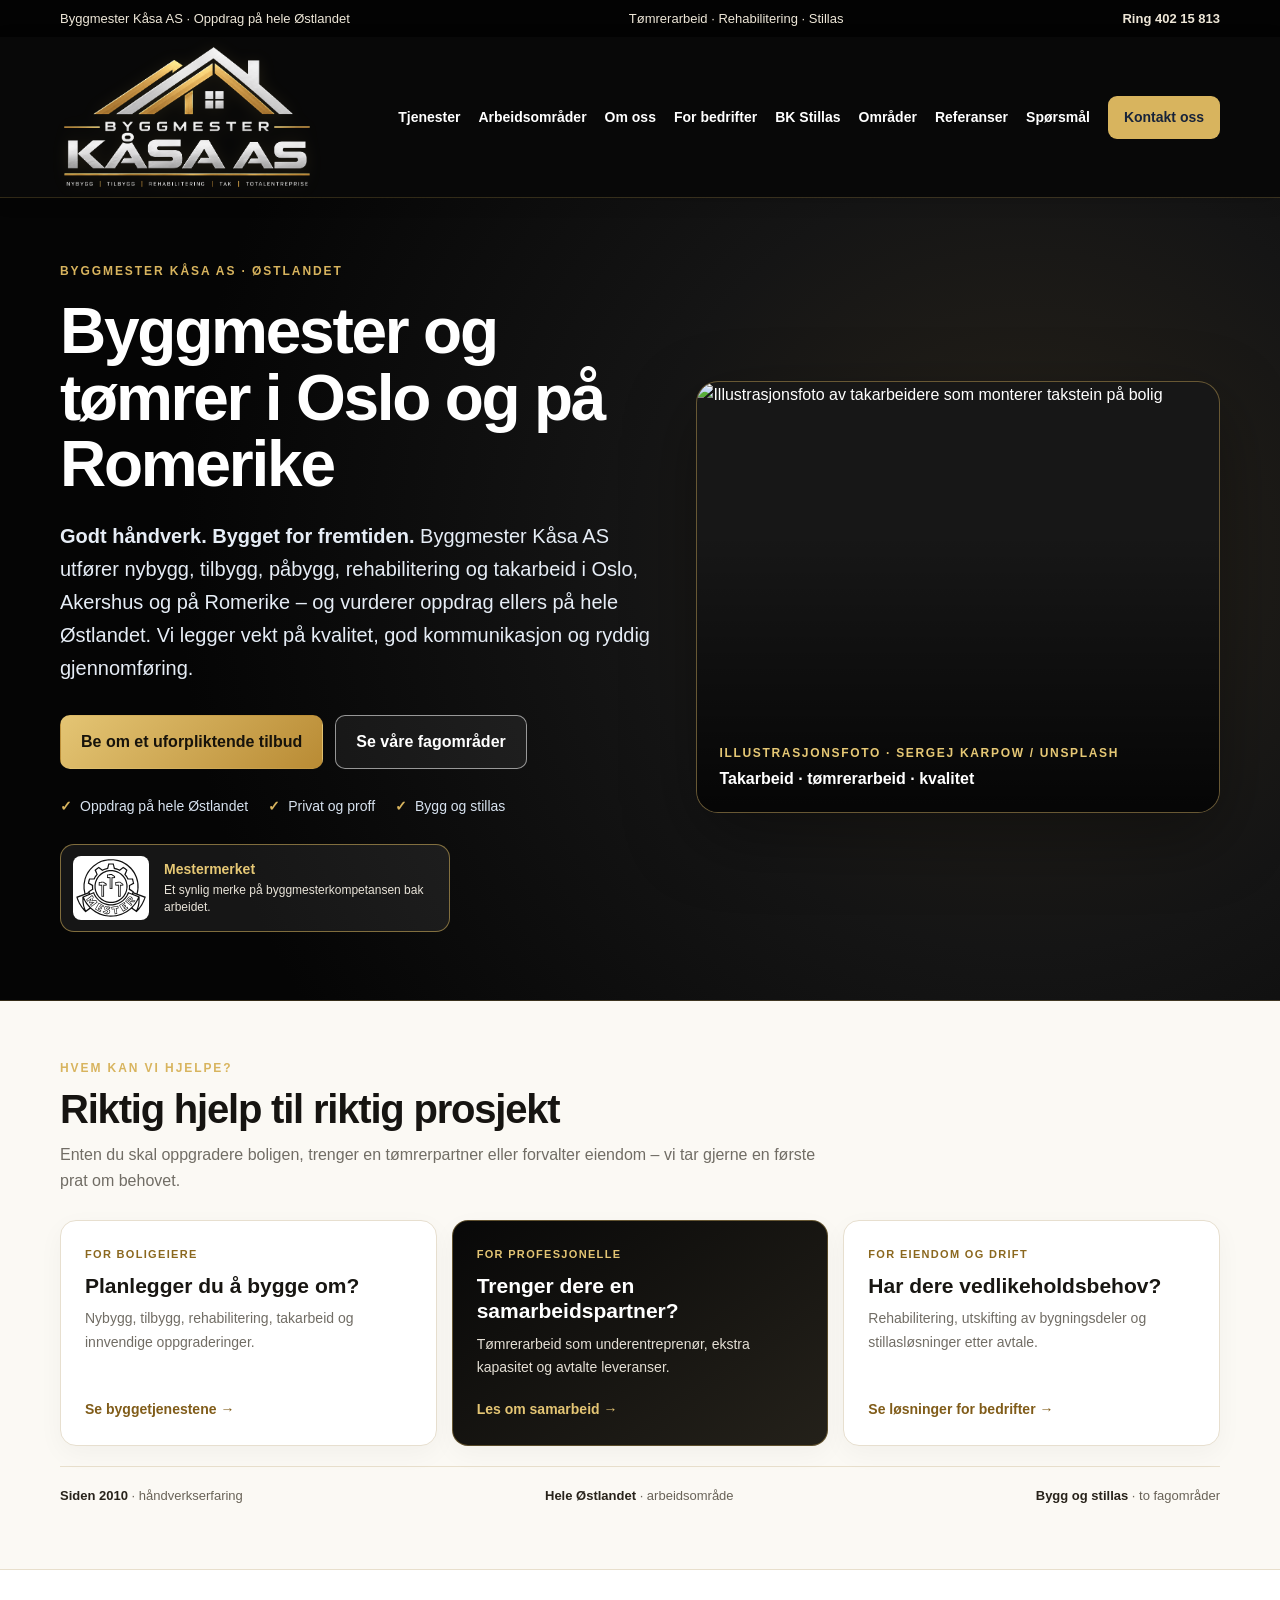
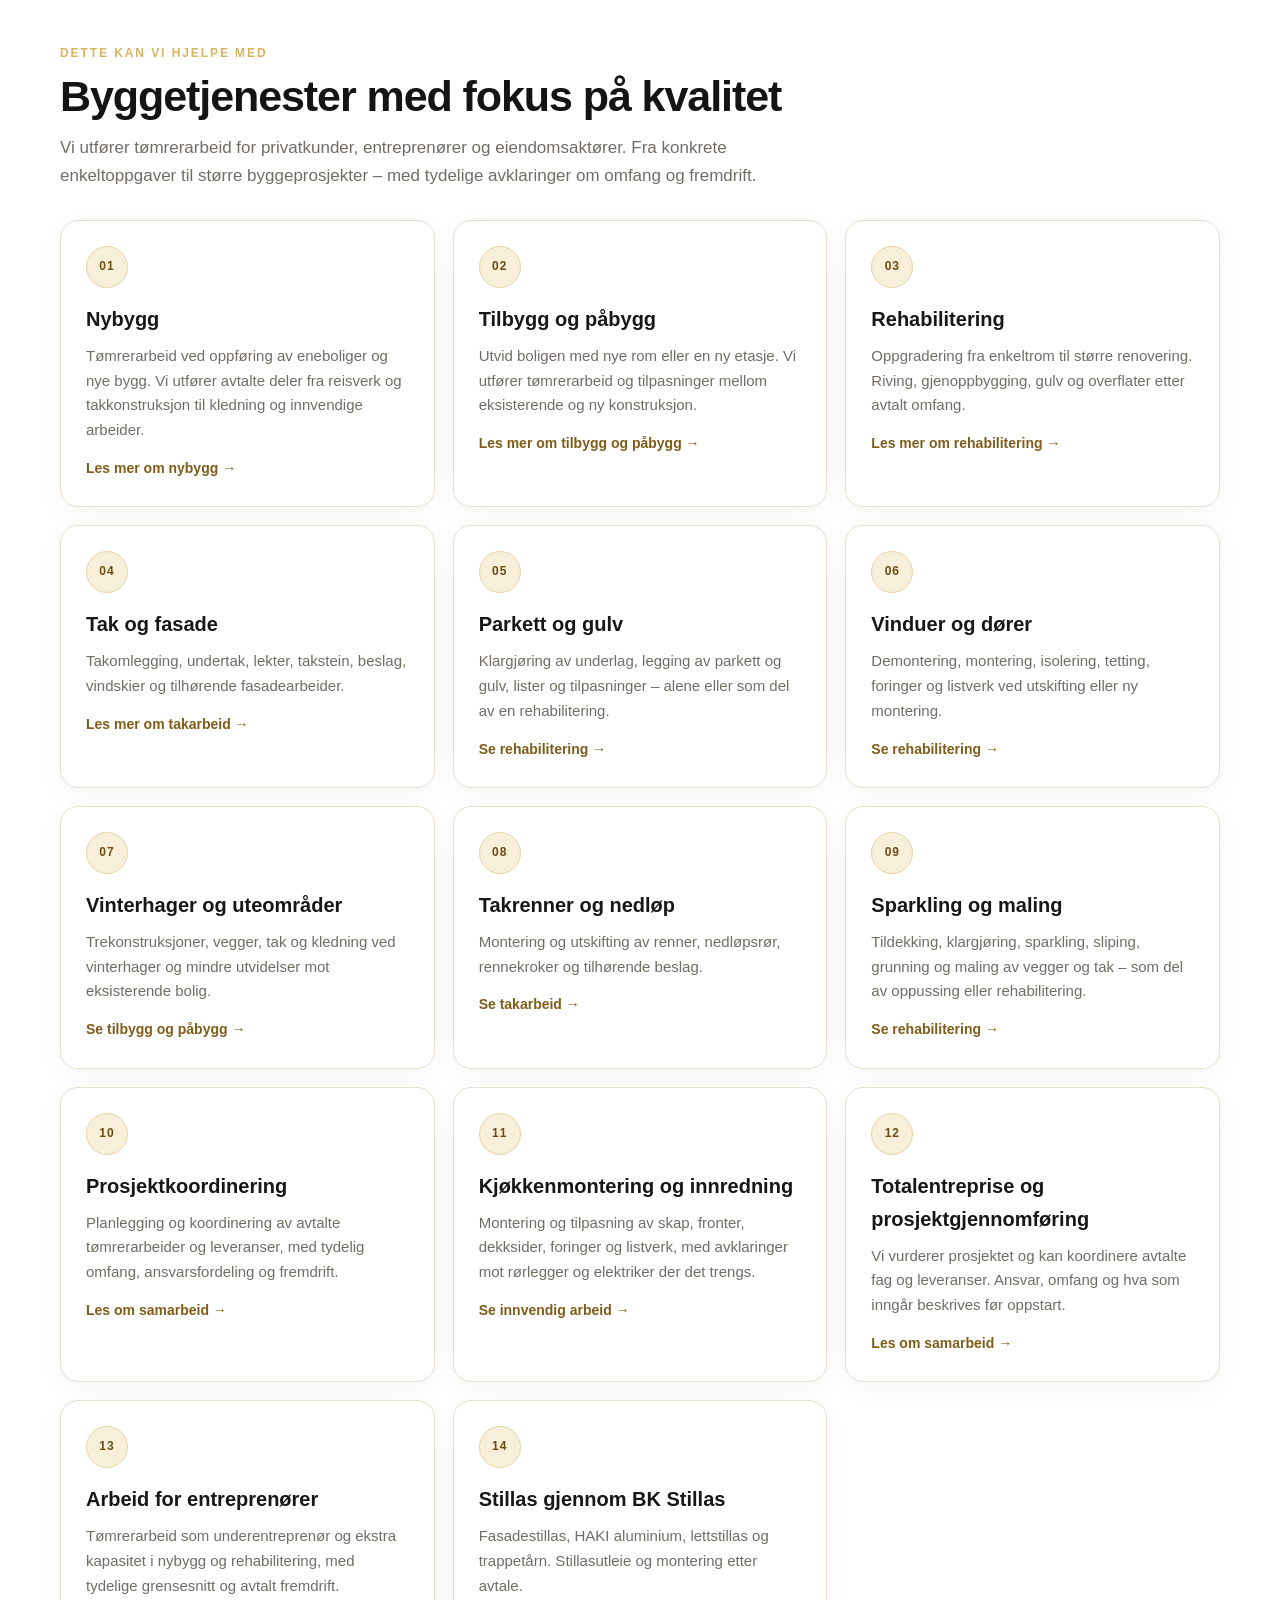
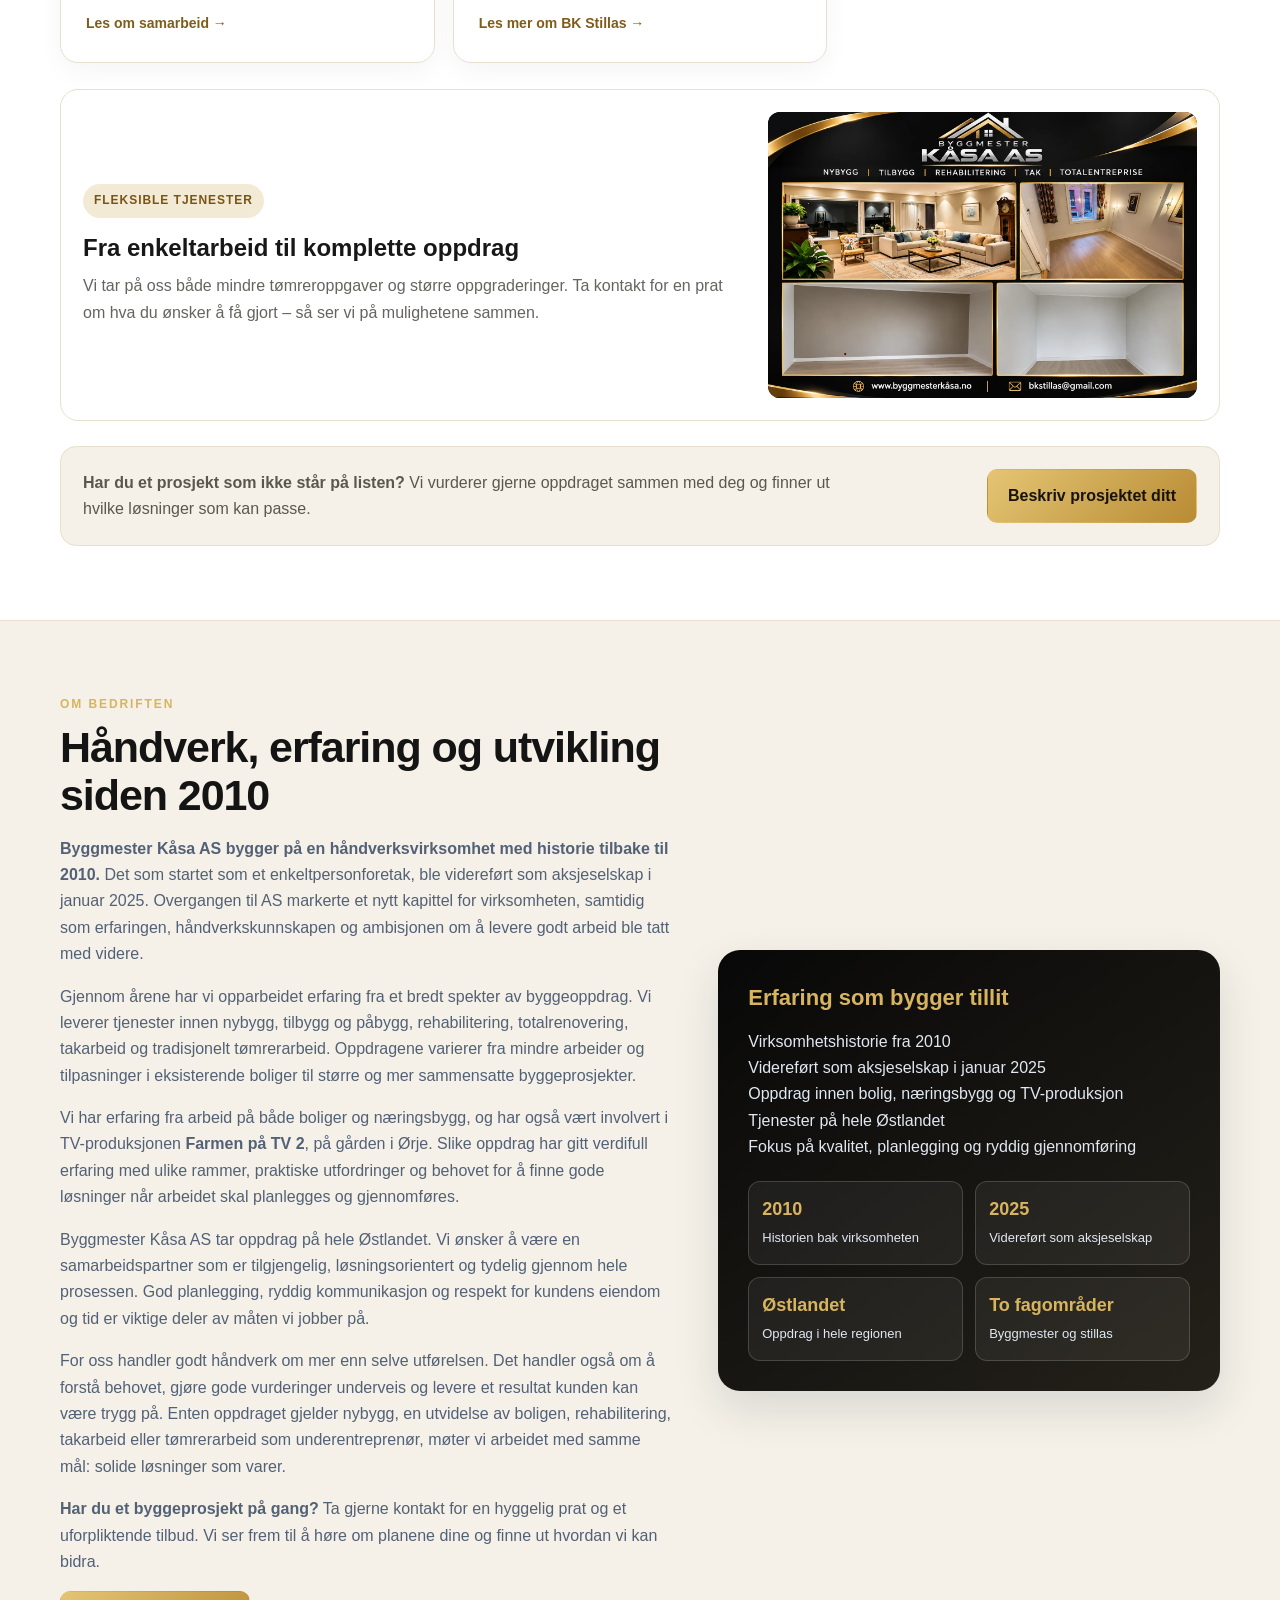
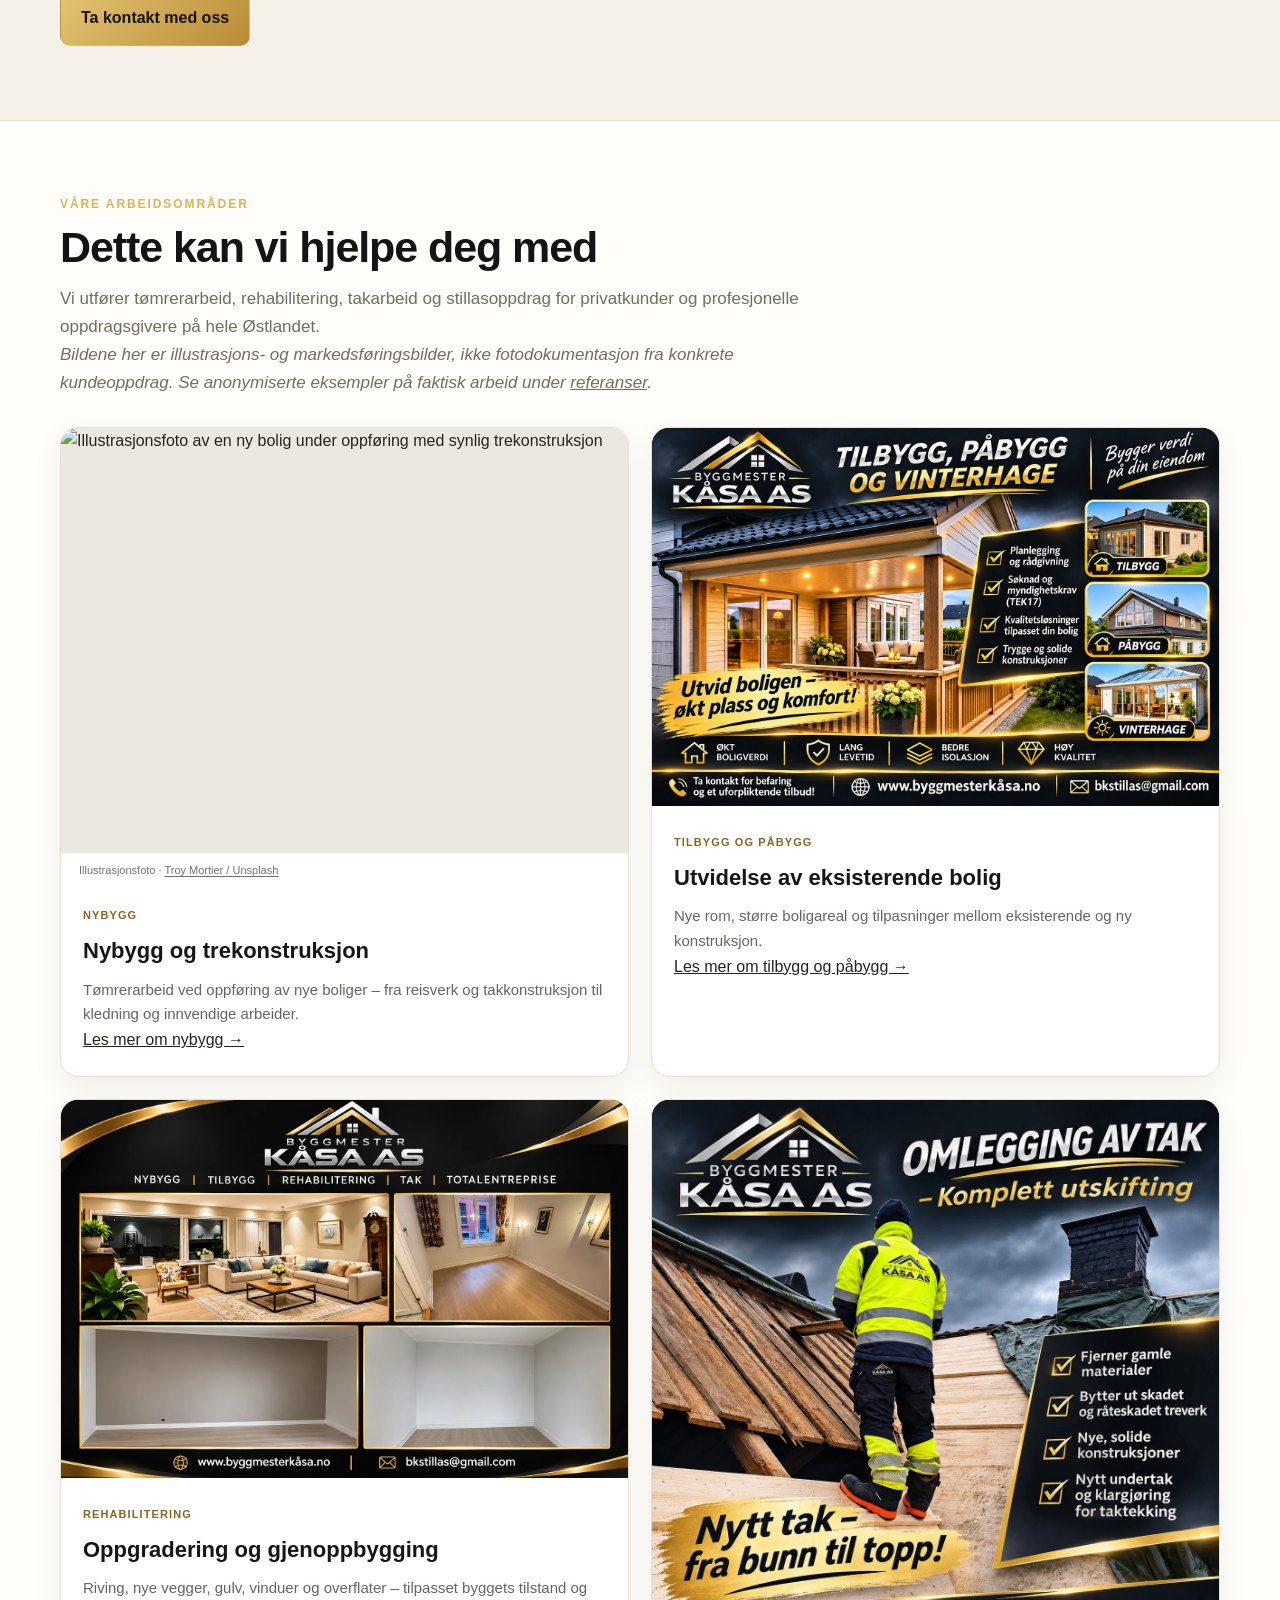
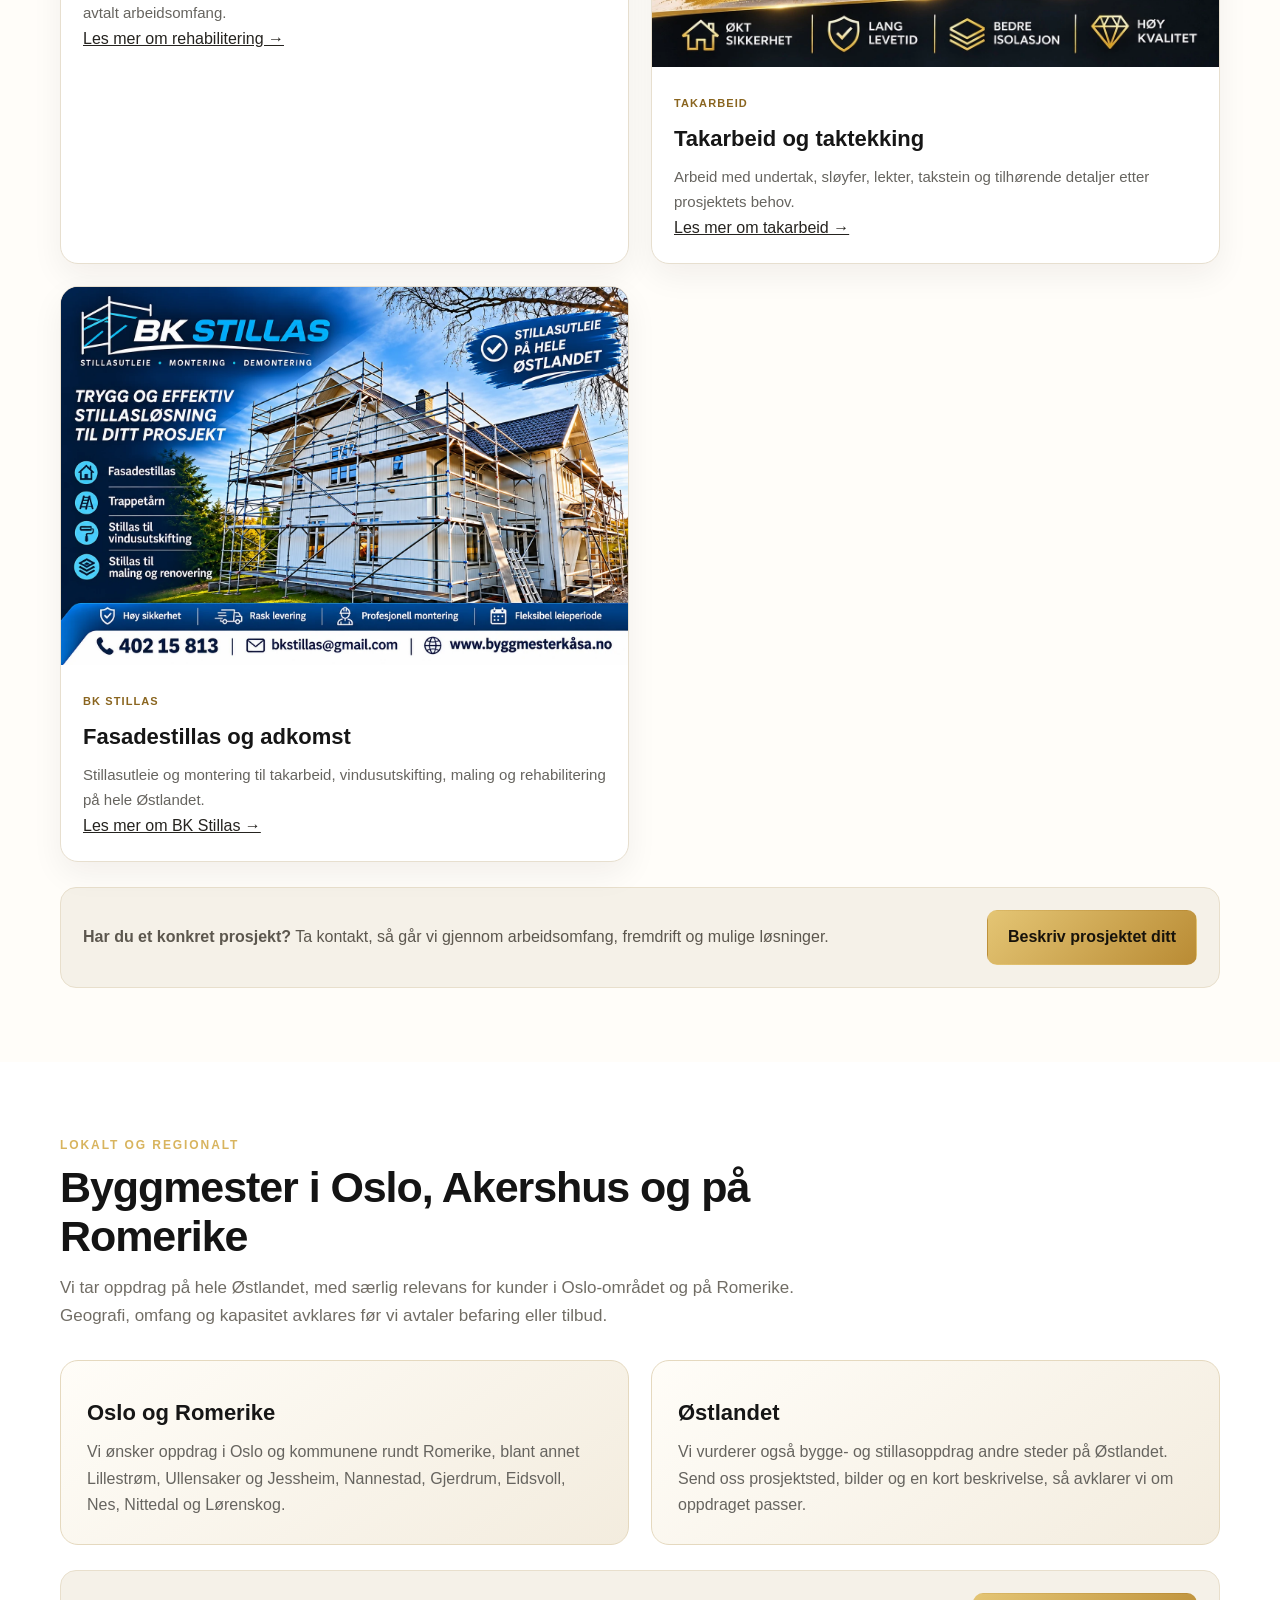
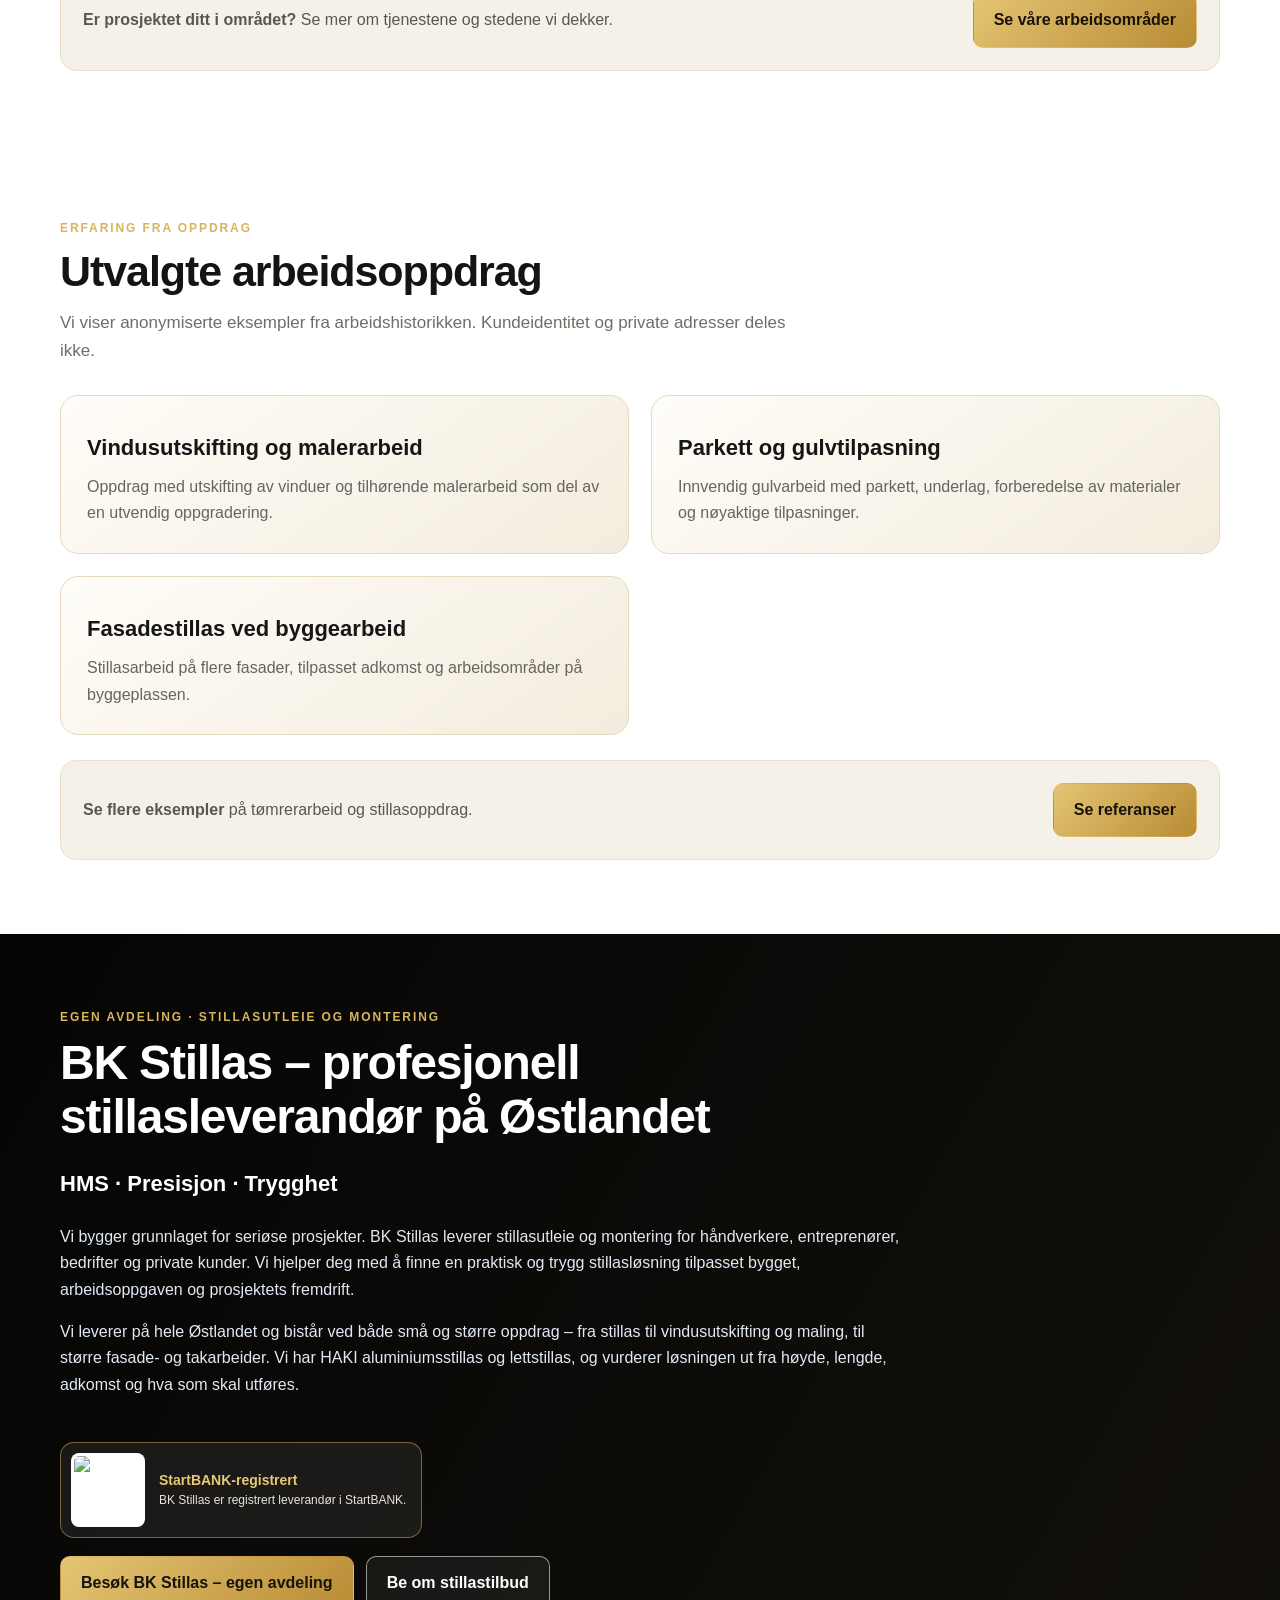
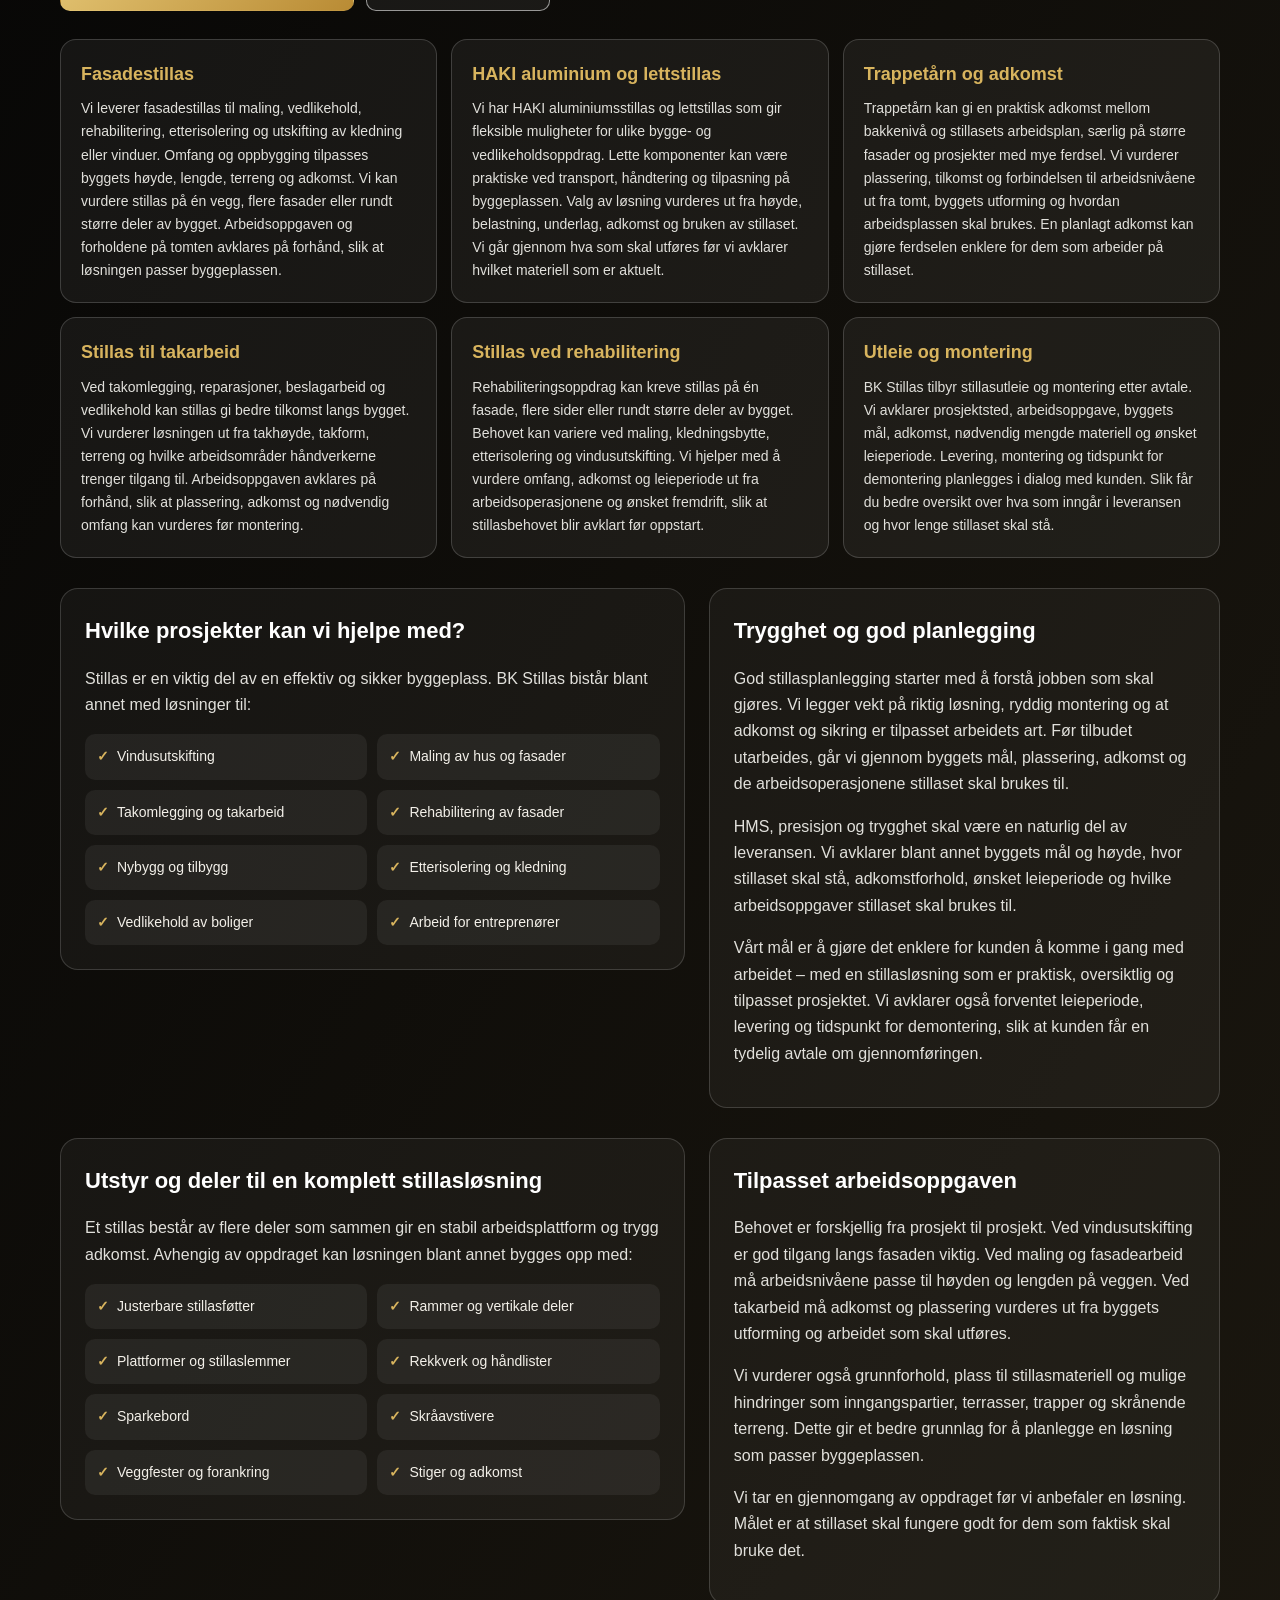
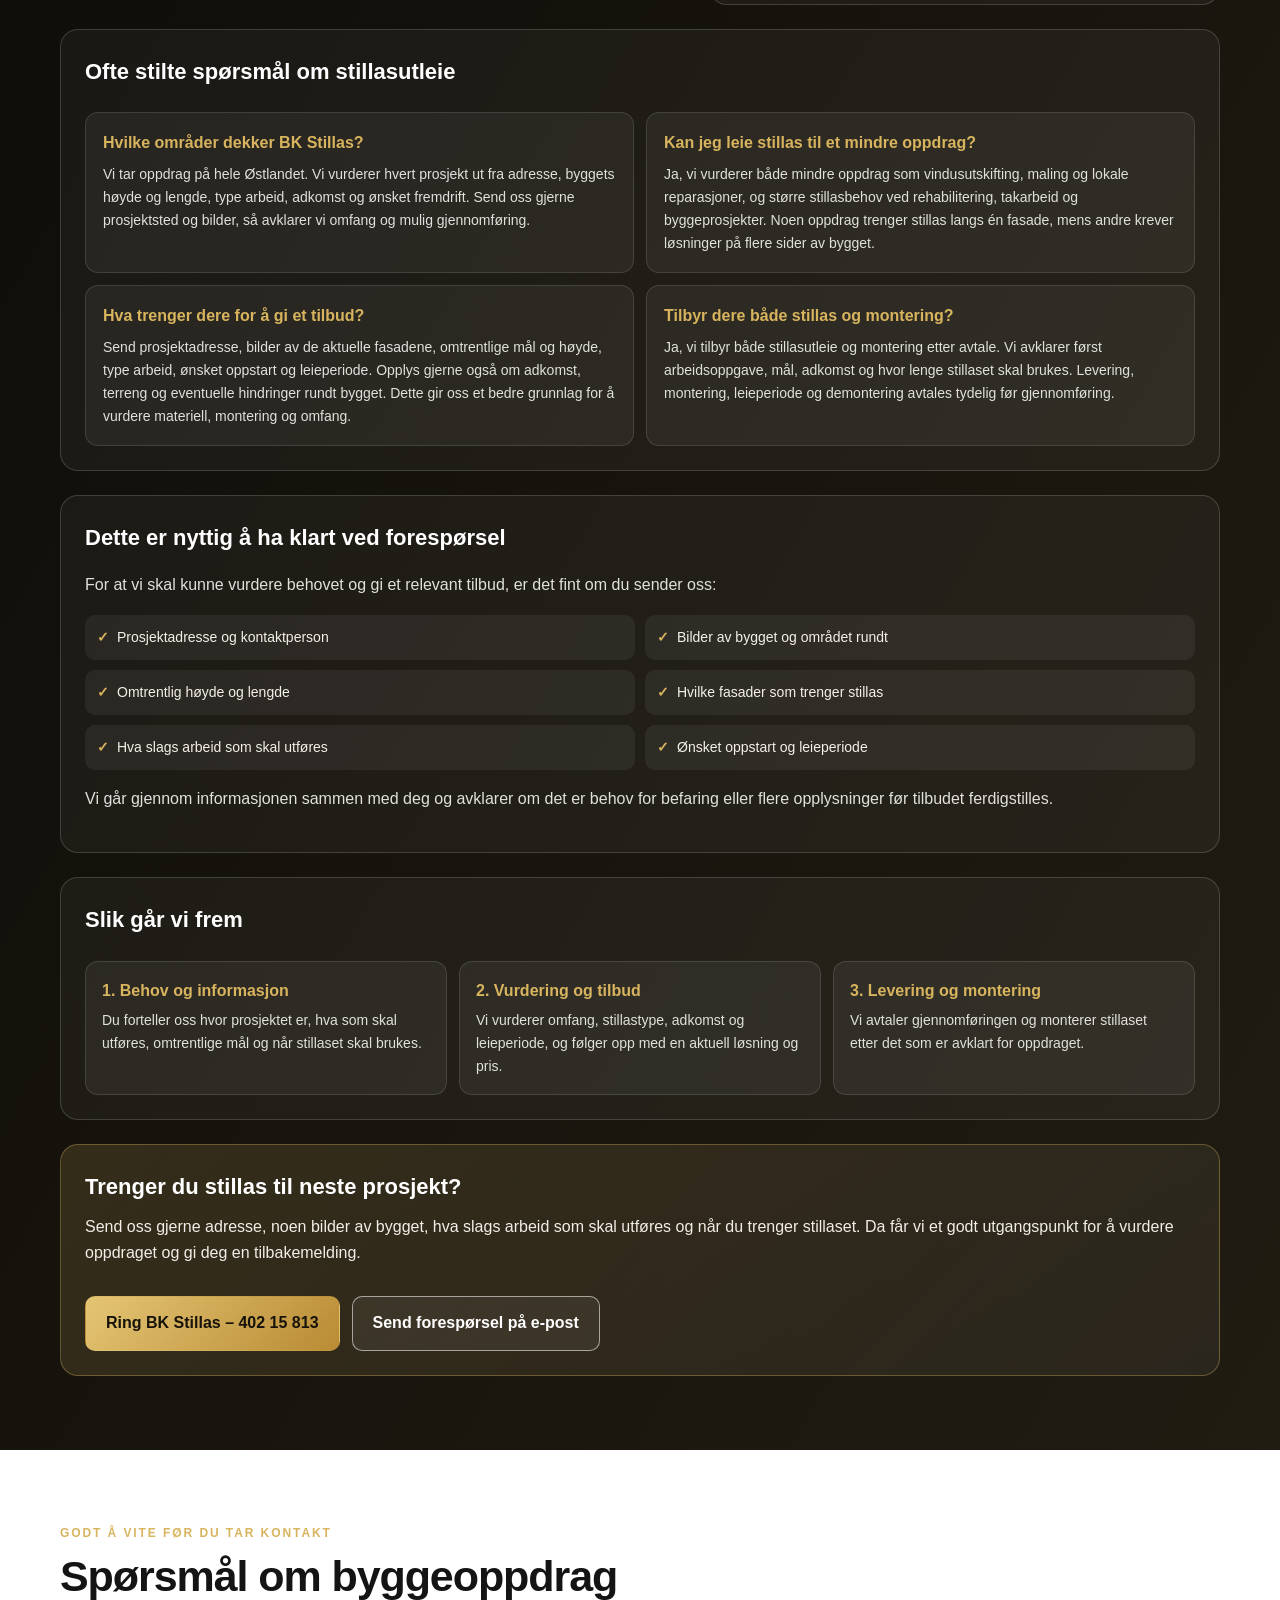
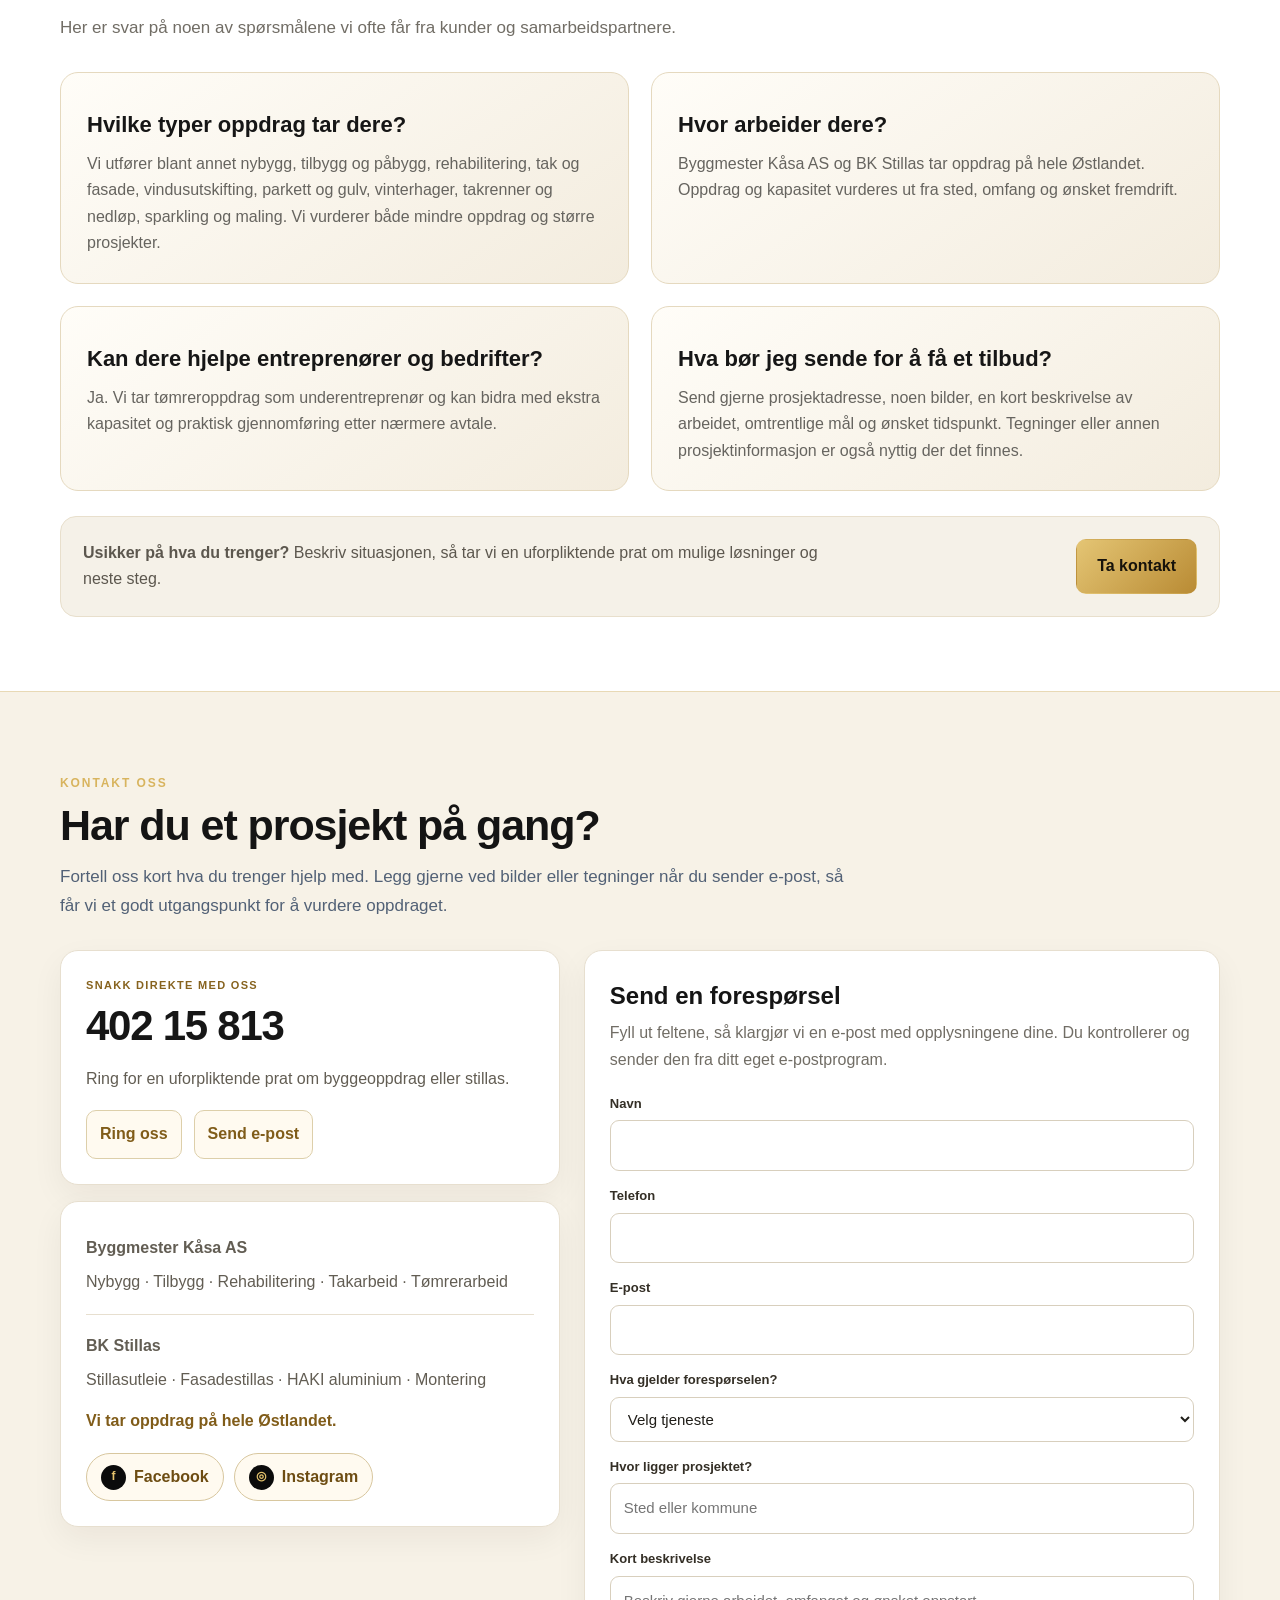
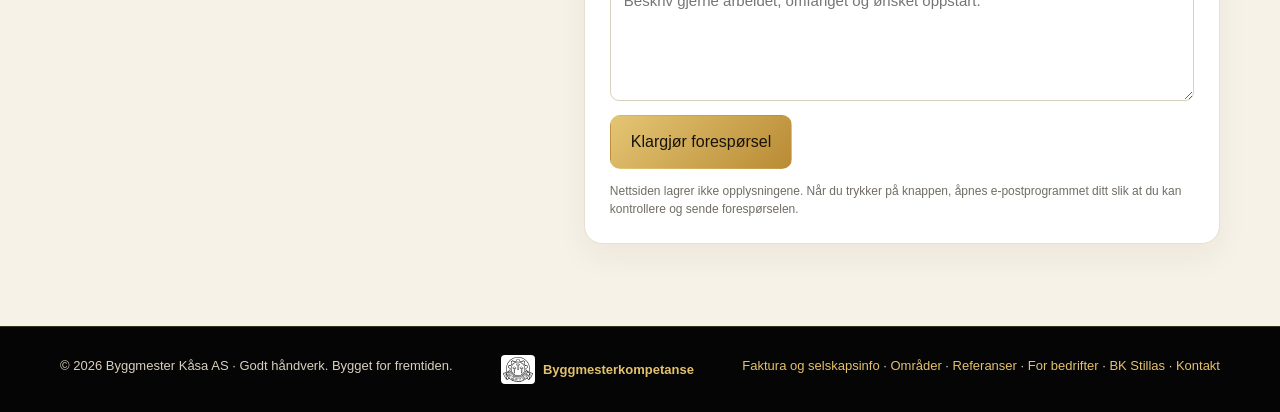
==== index.html @ 10909e26 "Styrk lokal SEO og legg til områdeside og referanser" ====
<!DOCTYPE html>
<html lang="no">
<head>
  <meta charset="UTF-8">
  <meta name="viewport" content="width=device-width, initial-scale=1">
  <meta name="theme-color" content="#080808">
  <title>Byggmester og tømrer i Oslo og på Romerike | Kåsa AS</title>
  <meta name="description" content="Byggmester Kåsa AS utfører nybygg, tilbygg, rehabilitering og takarbeid i Oslo, Akershus og på Romerike. BK Stillas tilbyr stillasutleie på Østlandet.">
  <meta property="og:title" content="Byggmester Kåsa AS – tømrer i Oslo og på Romerike">
  <meta property="og:description" content="Byggmester Kåsa AS utfører nybygg, tilbygg, rehabilitering og takarbeid i Oslo, Akershus og på Romerike. BK Stillas tilbyr stillasutleie på Østlandet.">
  <meta property="og:type" content="website">
  <meta property="og:url" content="https://xn--byggmesterksa-zfb.no/">
  <meta property="og:image" content="https://xn--byggmesterksa-zfb.no/images/tilbygg-pabygg-vinterhage-kasa.webp">
  <meta property="og:image:alt" content="Byggmester Kåsa AS – tilbygg, påbygg og vinterhager">
  <meta name="twitter:card" content="summary_large_image">
  <meta name="robots" content="index,follow,max-image-preview:large">
  <link rel="canonical" href="https://xn--byggmesterksa-zfb.no/">
  <link rel="preload" as="image" href="/byggmester-kasa-logo-transparent.png">
  <link rel="preload" as="image" href="https://images.unsplash.com/photo-1763665814538-8ba04597286c?auto=format&fit=crop&w=1800&q=82">
  <script type="application/ld+json">
  {
    "@context":"https://schema.org",
    "@type":"GeneralContractor",
    "@id":"https://xn--byggmesterksa-zfb.no/#company",
    "name":"Byggmester Kåsa AS",
    "alternateName":"Byggmester Kåsa",
    "url":"https://xn--byggmesterksa-zfb.no/",
    "logo":"https://xn--byggmesterksa-zfb.no/byggmester-kasa-logo-transparent.png",
    "image":"https://xn--byggmesterksa-zfb.no/images/tilbygg-pabygg-vinterhage-kasa.webp",
    "telephone":"+4740215813",
    "email":"bkstillas@gmail.com",
    "identifier":"934974069",
    "areaServed":[{"@type":"AdministrativeArea","name":"Oslo, Norge"},{"@type":"AdministrativeArea","name":"Akershus, Norge"},{"@type":"AdministrativeArea","name":"Romerike, Norge"},{"@type":"AdministrativeArea","name":"Østlandet, Norge"}],
    "sameAs":[
      "https://www.facebook.com/profile.php?id=61595675554910",
      "https://www.instagram.com/byggmester_kasa"
    ]
  }
  </script>
  <style>
    :root{--navy:#08090b;--navy2:#171717;--blue:#a77d2b;--blueLight:#f8f3e8;--gold:#d8b45e;--ink:#25231f;--muted:#716d65;--line:#e7dfcf;--soft:#f6f3ec}
    *{box-sizing:border-box}html{scroll-behavior:smooth}body{margin:0;font-family:Arial,Helvetica,sans-serif;color:var(--ink);line-height:1.65;background:#fff}a{color:inherit}img{max-width:100%;height:auto}
    .container{width:min(1160px,calc(100% - 40px));margin:0 auto}
    .topbar{background:#030303;color:#eee7d8;font-size:13px}.topbar .container{display:flex;justify-content:space-between;gap:16px;padding:8px 0;flex-wrap:wrap}
    header{background:#080808;color:#fff;position:sticky;top:0;z-index:20;box-shadow:0 4px 18px rgba(0,0,0,.12)}
    .nav-wrap{min-height:190px;display:flex;align-items:center;justify-content:space-between;gap:26px}
    .brand img{display:block;width:320px;max-width:100%;height:168px;object-fit:contain;object-position:left center;border-radius:0;filter:drop-shadow(0 2px 8px rgba(216,180,94,.12))}
    nav{display:flex;align-items:center;gap:18px;flex-wrap:wrap}nav a{color:#fff;text-decoration:none;font-size:14px;font-weight:700}nav a:hover{color:var(--gold)}nav .nav-cta{background:var(--gold);color:#17233a;padding:10px 16px;border-radius:9px}
    .hero{color:#fff;background:radial-gradient(circle at 78% 48%,#28231a 0,#151515 28%,#050505 72%);padding:76px 0 82px;border-top:1px solid rgba(216,180,94,.22);border-bottom:1px solid rgba(216,180,94,.22)}
    .eyebrow{letter-spacing:.16em;text-transform:uppercase;color:var(--gold);font-weight:800;font-size:12px}
    .hero h1{font-size:clamp(40px,6vw,70px);line-height:1.04;max-width:790px;margin:16px 0 22px;letter-spacing:-.035em}
    .hero p{max-width:690px;font-size:clamp(17px,2vw,20px);color:#e6edf6;margin:0}
    .actions{display:flex;flex-wrap:wrap;gap:12px;margin-top:30px}
    .btn{display:inline-flex;justify-content:center;align-items:center;padding:13px 20px;border-radius:10px;text-decoration:none;font-weight:800;border:1px solid transparent;transition:.2s}
    .btn:hover{transform:translateY(-2px)}.btn-primary{background:linear-gradient(135deg,#e4c574,#b98b34);color:#17130b}.btn-secondary{border-color:rgba(255,255,255,.55);color:#fff;background:rgba(255,255,255,.06)}.btn-blue{background:linear-gradient(135deg,#e4c574,#b98b34);color:#17130b}
    .trust-row{display:flex;flex-wrap:wrap;gap:22px;margin-top:40px;color:#d7e2ef;font-size:14px}.trust-row span:before{content:"✓";color:var(--gold);font-weight:900;margin-right:8px}
    section{padding:74px 0}.section-head{max-width:760px;margin-bottom:30px}.section-head h2,.about-copy h2,.stillas h2,.contact h2{color:#141414;font-size:clamp(30px,4vw,43px);line-height:1.12;margin:8px 0 14px;letter-spacing:-.025em}.section-head p{color:var(--muted);margin:0;font-size:17px}
    .services-grid{display:grid;grid-template-columns:repeat(3,1fr);gap:18px}.service{padding:25px;border:1px solid #e7dfcf;border-radius:18px;background:#fff;box-shadow:0 8px 26px rgba(16,16,16,.045)}
    .service .icon{width:42px;height:42px;display:grid;place-items:center;border-radius:50%;background:#f7efd9;color:#6d4c12;border:1px solid #e7d5a8;font-size:12px;font-weight:900;letter-spacing:.08em;margin-bottom:15px}.service h3{color:#171717;font-size:20px;margin:0 0 8px}.service p{color:var(--muted);margin:0;font-size:15px}
    .about{background:#f5f1e8;border-top:1px solid #e8dfcc;border-bottom:1px solid #e8dfcc}.about-grid{display:grid;grid-template-columns:1.1fr .9fr;gap:45px;align-items:center}.about-copy p{color:#526176}
    .about-panel{background:linear-gradient(145deg,#080808,#24211a);color:#fff;border-radius:22px;padding:30px;box-shadow:0 18px 45px rgba(13,31,58,.12)}.about-panel h3{margin:0 0 12px;color:var(--gold);font-size:22px}.about-panel p{margin:0;color:#e0e8f2}
    .projects{background:#fffdf9}.project-note{border:1px dashed #b7c5d6;background:#f8fafc;border-radius:18px;padding:27px;color:var(--muted)}
    .service .service-link{display:inline-block;margin-top:14px;color:#805c19;font-weight:800;text-decoration:none;font-size:14px}
    .section-kicker{display:inline-flex;align-items:center;gap:8px;padding:7px 11px;border-radius:999px;background:#f3ead5;color:#795514;font-size:12px;font-weight:800;letter-spacing:.08em;text-transform:uppercase}
    .project-grid{display:grid;grid-template-columns:repeat(2,minmax(0,1fr));gap:22px}
    .project-photo-note{margin:12px 0 0;color:#81786a;font-size:13px;font-style:italic}
    .project-card{overflow:hidden;border:1px solid #e7dfcf;background:#fff;border-radius:18px;box-shadow:0 12px 32px rgba(30,24,12,.06)}
    .project-card img{display:block;width:100%;height:auto;aspect-ratio:4/3;object-fit:cover;background:#ece8df}
    .project-photo-credit{padding:8px 18px 0;color:#77736c;font-size:11px}
    .project-photo-credit a,.service-photo-credit a{color:inherit;text-decoration:underline;text-underline-offset:2px}
    .service-photo-credit{margin:7px 0 0;color:#77736c;font-size:11px}
    .project-body{padding:22px}
    .project-body .project-type{display:inline-block;margin-bottom:9px;color:#8a651f;text-transform:uppercase;letter-spacing:.1em;font-size:11px;font-weight:800}
    .project-body h3{margin:0 0 8px;font-size:22px;color:#161616}
    .project-body p{margin:0;color:#66645f;font-size:15px}
    .project-tags{display:flex;flex-wrap:wrap;gap:7px;margin-top:14px}
    .project-tags span{padding:5px 9px;border-radius:999px;background:#f5f1e8;color:#69552e;font-size:12px;font-weight:700}
    .project-gallery{display:grid;grid-template-columns:repeat(3,minmax(0,1fr));gap:8px;padding:0 12px 12px}
    .project-gallery img{height:125px;border-radius:10px}
    .project-text-card{padding:26px;border:1px solid #e5d9bf;border-radius:18px;background:linear-gradient(145deg,#fffdf8,#f3ecde)}
    .project-text-card h3{font-size:22px;color:#161616;margin:8px 0}
    .project-text-card p{color:#66645f;margin:0}
    .project-text-card ul{padding-left:20px;color:#625d53;margin:12px 0 0}
    .service-band{margin-top:25px;padding:22px;border-radius:16px;background:#f5f1e8;border:1px solid #e8dfcc;display:flex;align-items:center;justify-content:space-between;gap:20px;flex-wrap:wrap}
    .service-band p{margin:0;color:#5c574e;max-width:760px}
    .service-promo{display:grid;grid-template-columns:minmax(0,1fr) minmax(220px,.65fr);gap:24px;align-items:center;margin-top:26px;padding:22px;border:1px solid #e7dfcf;border-radius:18px;background:#fff}
    .service-promo h3{margin:10px 0 6px;color:#171717;font-size:24px}
    .service-promo p{margin:0;color:#66645f}
    .service-promo img{display:block;width:100%;border-radius:12px}
    .service-promo-visual{min-width:0}
    .service-photo-credit{margin:7px 0 0;color:#77736c;font-size:11px}
    .service-photo-credit a{color:inherit;text-decoration:underline;text-underline-offset:2px}
    a:focus-visible,button:focus-visible{outline:3px solid #d8b45e;outline-offset:3px}
    section[id],div[id]{scroll-margin-top:210px}
    @media(prefers-reduced-motion:reduce){html{scroll-behavior:auto}*,*::before,*::after{transition-duration:.01ms!important;animation-duration:.01ms!important;animation-iteration-count:1!important}}

    .about-facts{display:grid;grid-template-columns:1fr 1fr;gap:12px;margin-top:20px}
    .about-fact{padding:13px;border:1px solid rgba(255,255,255,.16);border-radius:12px;background:rgba(255,255,255,.06)}
    .about-fact b{display:block;color:var(--gold);font-size:18px}
    .about-fact span{font-size:13px;color:#e0e8f2}
    .stillas-visuals{display:grid;grid-template-columns:1.2fr .8fr;gap:14px;margin:30px 0}
    .stillas-visuals img{display:block;width:100%;height:250px;object-fit:cover;border-radius:16px;border:1px solid rgba(255,255,255,.16)}
    .stillas-visuals .banner{object-fit:contain;background:#071b36}
    .contact-options{display:flex;gap:12px;flex-wrap:wrap;margin-top:18px}
    .contact-options a{display:inline-flex;align-items:center;gap:8px;padding:10px 13px;border:1px solid #ddcfaa;border-radius:10px;background:#fffaf0;text-decoration:none;font-weight:800;color:#775617}
    .contact-options a:hover{background:#f7edda}
    @media(max-width:820px){.project-grid{grid-template-columns:1fr}.project-card img{height:230px}.stillas-visuals{grid-template-columns:1fr}.stillas-visuals img{height:auto;max-height:340px}.project-gallery img{height:120px}}
    @media(max-width:520px){.project-gallery{grid-template-columns:repeat(2,minmax(0,1fr))}.project-gallery img{height:105px}.project-body{padding:18px}.about-facts{grid-template-columns:1fr}}
    @media(max-width:640px){.service-promo{grid-template-columns:1fr}.service-promo img{max-height:240px;object-fit:cover}}

    .stillas{background:linear-gradient(120deg,#050505,#211c12);color:#fff;position:relative;overflow:hidden}.stillas h2{color:#fff;font-size:clamp(34px,4.5vw,48px)}.stillas p{color:#e1e9f4}.stillas .eyebrow{color:var(--gold)}
    .stillas-grid{display:grid;grid-template-columns:1fr 1fr;gap:46px;align-items:center;position:relative;z-index:1}.stillas-list{display:grid;grid-template-columns:1fr 1fr;gap:12px;margin:22px 0 0;padding:0;list-style:none}
    .stillas-list li{border:1px solid rgba(255,255,255,.17);border-radius:11px;padding:12px;color:#f1f5f9;background:rgba(255,255,255,.04)}
    .stillas-card{border:1px solid rgba(255,255,255,.18);background:rgba(255,255,255,.07);border-radius:20px;padding:28px}.stillas-card strong{color:var(--gold);font-size:22px;display:block;margin-bottom:8px}
    .stillas-intro{max-width:850px;margin-bottom:28px}
    .stillas-intro .lead{font-size:clamp(18px,2.2vw,22px);color:#fff;font-weight:700}
    .stillas-feature-grid{display:grid;grid-template-columns:repeat(3,1fr);gap:14px;margin:28px 0}
    .stillas-feature{border:1px solid rgba(255,255,255,.17);border-radius:16px;padding:20px;background:rgba(255,255,255,.055)}
    .stillas-feature h3{margin:0 0 8px;color:var(--gold);font-size:18px}
    .stillas-feature p{margin:0;color:#e1e0db;font-size:14px}
    .stillas-detail-grid{display:grid;grid-template-columns:1.1fr .9fr;gap:24px;align-items:start;margin-top:30px}
    .stillas-detail{border:1px solid rgba(255,255,255,.16);border-radius:18px;padding:24px;background:rgba(255,255,255,.045)}
    .stillas-detail h3{margin:0 0 14px;color:#fff;font-size:22px}
    .stillas-detail p{color:#e1e0db}
    .stillas-checks{display:grid;grid-template-columns:1fr 1fr;gap:10px;margin:0;padding:0;list-style:none}
    .stillas-checks li{padding:11px 12px;border-radius:10px;background:rgba(255,255,255,.06);color:#f3f0e9;font-size:14px}
    .stillas-checks li:before{content:"✓";color:var(--gold);font-weight:900;margin-right:8px}
    .stillas-process{display:grid;grid-template-columns:repeat(3,1fr);gap:12px;margin-top:22px}
    .stillas-step{padding:16px;border-radius:13px;background:rgba(255,255,255,.06);border:1px solid rgba(255,255,255,.12)}
    .stillas-step b{display:block;color:var(--gold);margin-bottom:5px}
    .stillas-step span{display:block;color:#e1e0db;font-size:14px}

    .stillas-faq{display:grid;grid-template-columns:repeat(2,1fr);gap:12px;margin-top:22px}
    .stillas-faq article{padding:17px;border-radius:13px;background:rgba(255,255,255,.055);border:1px solid rgba(255,255,255,.12)}
    .stillas-faq h4{margin:0 0 6px;color:var(--gold);font-size:16px}
    .stillas-faq p{margin:0;color:#e1e0db;font-size:14px}
    @media(max-width:520px){.stillas-faq{grid-template-columns:1fr}}
    .stillas-contact{margin-top:24px;padding:24px;border-radius:18px;background:linear-gradient(135deg,rgba(216,180,94,.16),rgba(255,255,255,.05));border:1px solid rgba(216,180,94,.35)}
    .stillas-contact h3{color:#fff;margin:0 0 8px;font-size:22px}
    .stillas-contact p{margin:0 0 16px;color:#f1eee7}
    @media(max-width:820px){.stillas-feature-grid{grid-template-columns:repeat(2,1fr)}.stillas-detail-grid{grid-template-columns:1fr}.stillas-process{grid-template-columns:1fr}}
    @media(max-width:520px){.stillas-feature-grid,.stillas-checks{grid-template-columns:1fr}.stillas-detail{padding:19px}}


    .master-badge{display:inline-flex;align-items:center;gap:15px;margin-top:26px;padding:11px 17px 11px 12px;border:1px solid rgba(216,180,94,.55);border-radius:14px;background:rgba(255,255,255,.07);max-width:390px;color:#fff}
    .startbank-badge{display:inline-flex;align-items:center;gap:14px;margin:16px 0 0;padding:10px 15px 10px 10px;border:1px solid rgba(216,180,94,.5);border-radius:14px;background:rgba(255,255,255,.07);max-width:390px;color:#fff}
    .startbank-badge img{width:74px;height:74px;object-fit:contain;background:#fff;border-radius:8px;padding:3px;flex:0 0 auto}
    .startbank-badge strong{display:block;color:#e6c875;font-size:14px;line-height:1.35}
    .startbank-badge span{display:block;color:#e8e3d8;font-size:12px;line-height:1.45;margin-top:3px}
    @media(max-width:520px){.startbank-badge{max-width:100%;gap:10px;padding:9px}.startbank-badge img{width:78px;height:56px}}
    .master-badge img{width:76px;height:64px;object-fit:contain;background:#fff;border-radius:8px;padding:3px;flex:0 0 auto}
    .master-badge strong{display:block;color:#e6c875;font-size:14px;line-height:1.35}
    .master-badge span{display:block;color:#e8e3d8;font-size:12px;line-height:1.45;margin-top:3px}
    .footer-master{display:inline-flex;align-items:center;gap:8px;color:#e3c16c!important;font-weight:700}
    .footer-master img{width:34px;height:29px;object-fit:contain;background:#fff;border-radius:4px;padding:2px}
    @media(max-width:520px){.master-badge{max-width:100%;margin-top:20px}.master-badge img{width:65px;height:56px}}

    .contact{background:#f7f2e7;border-top:1px solid #e8d9b5}.contact-grid{display:grid;grid-template-columns:1fr 1fr;gap:38px;align-items:start}.contact p{color:#526176}
    .contact-card{background:#fff;border-radius:18px;padding:25px;border:1px solid #d7e4f1}.contact-card p{margin:10px 0}.contact-card a{color:#805c19;font-weight:700;text-decoration:none}.contact-card a:hover{text-decoration:underline}
    .social-links{display:flex;flex-wrap:wrap;gap:10px;margin-top:18px}
    .social-links a{display:inline-flex;align-items:center;gap:8px;padding:10px 14px;border:1px solid #d8c79f;border-radius:999px;background:#fffaf0;color:#6d4c12;font-weight:800;text-decoration:none;transition:.2s}
    .social-links a:hover{background:#f5e8c6;text-decoration:none;transform:translateY(-1px)}
    .social-links .social-mark{display:inline-grid;place-items:center;width:25px;height:25px;border-radius:50%;background:#0b0b0b;color:#e5c36c;font-size:12px;font-weight:900}

    footer{background:#050505;color:#d8d0bf;border-top:1px solid rgba(216,180,94,.25);padding:28px 0;font-size:13px}.footer-inner{display:flex;justify-content:space-between;gap:15px;flex-wrap:wrap}.footer-inner a{color:#e3c16c;text-decoration:none}
    @media(max-width:820px){.nav-wrap{padding:13px 0;align-items:flex-start;flex-direction:column;gap:12px}nav{gap:14px}.services-grid{grid-template-columns:repeat(2,1fr)}.about-grid,.stillas-grid,.contact-grid{grid-template-columns:1fr;gap:26px}.hero{padding:68px 0 75px}}
    @media(max-width:520px){.container{width:calc(100% - 28px)}.brand img{width:250px;height:132px;object-position:left center}nav{gap:11px}nav a{font-size:13px}.services-grid,.stillas-list{grid-template-columns:1fr}section{padding:56px 0}.topbar .container{font-size:12px}}

    /* Oppdatert layout, tilgjengelighet og mobilopplevelse */
    .skip-link{position:absolute;left:14px;top:-60px;z-index:1000;padding:10px 14px;background:var(--gold);color:#111;border-radius:8px;font-weight:800}
    .skip-link:focus{top:12px}
    .nav-wrap{min-height:160px}
    .brand img{width:300px;height:148px}
    .hero{padding:64px 0 68px;background:radial-gradient(circle at 80% 45%,#28231a 0,#151515 35%,#050505 76%)}
    .hero-layout{display:grid;grid-template-columns:minmax(0,1.06fr) minmax(300px,.94fr);gap:46px;align-items:center}
    .hero-copy{max-width:680px}
    .hero h1{font-size:clamp(42px,5vw,66px);max-width:760px}
    .hero-visual{position:relative;min-height:390px;border:1px solid rgba(216,180,94,.42);border-radius:22px;overflow:hidden;box-shadow:0 24px 70px rgba(0,0,0,.35);background:#171717}
    .hero-visual:after{content:"";position:absolute;inset:35% 0 0;background:linear-gradient(transparent,rgba(0,0,0,.76))}
    .hero-visual img{display:block;width:100%;height:430px;object-fit:cover}
    .hero-image-label{position:absolute;z-index:1;left:22px;right:22px;bottom:20px;display:flex;flex-direction:column;gap:2px;color:#fff}
    .hero-image-label span{font-size:12px;text-transform:uppercase;letter-spacing:.14em;color:#e6c875;font-weight:800}
    .hero-image-label strong{font-size:16px}
    .hero .trust-row{margin-top:26px;gap:13px 20px}
    .service,.project-card{transition:transform .2s ease,box-shadow .2s ease}
    .service:hover,.project-card:hover{transform:translateY(-3px);box-shadow:0 16px 36px rgba(16,16,16,.09)}
    .contact{padding:82px 0}
    .contact-heading{max-width:800px}
    .contact-grid{grid-template-columns:minmax(0,.88fr) minmax(0,1.12fr);gap:24px}
    .contact-intro{display:grid;gap:16px}
    .contact-card{border:1px solid #e7dfcf;box-shadow:0 12px 32px rgba(30,24,12,.055)}
    .contact-label{display:block;color:#87631f;text-transform:uppercase;letter-spacing:.12em;font-size:11px;font-weight:800}
    .contact-phone{display:inline-block;margin:7px 0;font-size:clamp(30px,4vw,42px);line-height:1.2;font-weight:900;letter-spacing:-.03em;color:#161616!important}
    .contact-direct p,.contact-company p{margin:8px 0;color:#625d53}
    .contact-company hr{border:0;border-top:1px solid #e7dfcf;margin:18px 0}
    .contact-area{font-weight:800;color:#805c19!important;margin-top:15px!important}
    .contact-form-card h3{margin:0 0 5px;color:#151515;font-size:24px}
    .contact-form-card>p{margin:0 0 20px;color:#716d65}
    .form-row{display:grid;gap:6px;margin:0 0 14px}
    .form-row label{font-size:13px;font-weight:800;color:#342f26}
    .form-row input,.form-row select,.form-row textarea{width:100%;border:1px solid #d8cfbd;border-radius:9px;padding:12px 13px;font:inherit;font-size:15px;color:#201e19;background:#fff}
    .form-row input:focus,.form-row select:focus,.form-row textarea:focus{outline:3px solid rgba(216,180,94,.28);border-color:#a77d2b}
    .form-row textarea{resize:vertical;min-height:110px}
    .form-submit{cursor:pointer;font:inherit}
    .form-note{font-size:12px!important;line-height:1.5;color:#716d65!important;margin:13px 0 0!important}
    .menu-toggle{display:none;width:46px;height:46px;border:1px solid rgba(216,180,94,.55);border-radius:10px;background:#111;align-items:center;justify-content:center;flex-direction:column;gap:5px;cursor:pointer}
    .menu-toggle span{display:block;width:20px;height:2px;border-radius:2px;background:#f4e5bd;transition:transform .2s ease,opacity .2s ease}
    header.menu-open .menu-toggle span:first-child{transform:translateY(7px) rotate(45deg)}
    header.menu-open .menu-toggle span:nth-child(2){opacity:0}
    header.menu-open .menu-toggle span:last-child{transform:translateY(-7px) rotate(-45deg)}
    .mobile-contact-bar{display:none}
    @media(max-width:900px){
      .nav-wrap{min-height:112px;flex-direction:row;align-items:center;padding:8px 0;gap:15px}
      .brand img{width:240px;height:105px}
      .menu-toggle{display:flex;flex:0 0 auto}
      header nav{display:none;position:absolute;top:100%;left:0;right:0;flex-direction:column;align-items:stretch;gap:0;padding:10px 14px 16px;background:#080808;border:1px solid rgba(216,180,94,.28);border-top:0;border-radius:0 0 14px 14px;box-shadow:0 18px 30px rgba(0,0,0,.3)}
      header.menu-open nav{display:flex}
      header nav a{padding:12px 9px;border-bottom:1px solid rgba(255,255,255,.09);font-size:15px}
      header nav a:last-child{border-bottom:0}
      header nav .nav-cta{margin-top:8px;text-align:center}
      .hero-layout{grid-template-columns:1fr;gap:28px}
      .hero-copy{max-width:760px}
      .hero-visual{min-height:280px}
      .hero-visual img{height:330px}
      .contact-grid{grid-template-columns:1fr}
    }
    @media(max-width:520px){
      .nav-wrap{min-height:94px}
      .brand img{width:205px;height:86px}
      .hero{padding:48px 0 50px}
      .hero h1{font-size:clamp(38px,11vw,52px)}
      .hero-visual{min-height:230px;border-radius:16px}
      .hero-visual img{height:260px}
      .hero-image-label{left:15px;right:15px;bottom:14px}
      .hero .actions .btn{width:100%}
      .hero .trust-row{font-size:12px;gap:9px 14px}
      .contact{padding:58px 0 92px}
      .contact-card{padding:19px}
      .mobile-contact-bar{position:fixed;z-index:30;left:10px;right:10px;bottom:10px;display:grid;grid-template-columns:1fr 1fr;gap:8px;padding:7px;background:rgba(5,5,5,.94);border:1px solid rgba(216,180,94,.42);border-radius:14px;box-shadow:0 8px 28px rgba(0,0,0,.3);backdrop-filter:blur(12px)}
      .mobile-contact-bar a{display:flex;justify-content:center;align-items:center;min-height:44px;border-radius:9px;text-decoration:none;font-size:14px;font-weight:900}
      .mobile-contact-bar a:first-child{background:linear-gradient(135deg,#e4c574,#b98b34);color:#17130b}
      .mobile-contact-bar a:last-child{border:1px solid rgba(255,255,255,.4);color:#fff}
    }


    /* Kundeinnganger og tillitselementer */
    .audiences{padding:58px 0 62px;background:#fbf9f4;border-bottom:1px solid #e8dfcc}
    .audience-heading{max-width:760px;margin-bottom:25px}
    .audience-heading h2{font-size:clamp(29px,4vw,40px);line-height:1.12;letter-spacing:-.03em;color:#161411;margin:8px 0 10px}
    .audience-heading p{margin:0;color:#716d65;font-size:16px}
    .audience-grid{display:grid;grid-template-columns:repeat(3,minmax(0,1fr));gap:15px}
    .audience-card{padding:24px;border:1px solid #e7dfcf;border-radius:16px;background:#fff;box-shadow:0 8px 26px rgba(20,18,12,.04);display:flex;flex-direction:column;min-height:220px}
    .audience-card .audience-kicker{font-size:11px;text-transform:uppercase;letter-spacing:.12em;color:#8b681f;font-weight:900}
    .audience-card h3{font-size:21px;line-height:1.22;margin:10px 0 9px;color:#181612}
    .audience-card p{color:#716d65;font-size:14px;margin:0 0 19px}
    .audience-card a{margin-top:auto;color:#805c19;text-decoration:none;font-weight:900;font-size:14px}
    .audience-card a:hover{text-decoration:underline;text-underline-offset:3px}
    .audience-card.audience-dark{background:linear-gradient(145deg,#080808,#24211a);border-color:rgba(216,180,94,.38)}
    .audience-dark h3{color:#fff}
    .audience-dark p{color:#e4dfd5}
    .audience-dark .audience-kicker{color:#e4c574}
    .audience-dark a{color:#e4c574}
    .proof-strip{display:flex;justify-content:space-between;gap:12px 22px;flex-wrap:wrap;margin-top:20px;padding-top:18px;border-top:1px solid #e8dfcc;color:#696358;font-size:13px}
    .proof-strip strong{color:#28231b}
    @media(max-width:820px){.audience-grid{grid-template-columns:1fr 1fr}.audience-card:last-child{grid-column:1/-1}}
    @media(max-width:520px){.audiences{padding:46px 0}.audience-grid{grid-template-columns:1fr}.audience-card:last-child{grid-column:auto}.audience-card{min-height:unset;padding:21px}.proof-strip{display:grid;gap:9px}}

  </style>
  <link rel="preconnect" href="https://images.unsplash.com" crossorigin>
</head>
<body id="toppen">
  <a class="skip-link" href="#hovedinnhold">Hopp til innhold</a>
  <div class="topbar"><div class="container"><span>Byggmester Kåsa AS · Oppdrag på hele Østlandet</span><span>Tømrerarbeid · Rehabilitering · Stillas</span><span><a href="tel:+4740215813" style="color:inherit;text-decoration:none;font-weight:700">Ring 402 15 813</a></span></div></div>
  <header><div class="container nav-wrap">
    <a class="brand" href="#toppen" aria-label="Byggmester Kåsa AS – forsiden"><img src="byggmester-kasa-logo-transparent.png?v=6" alt="Byggmester Kåsa AS – original logo i gull og sølv" fetchpriority="high" decoding="async"></a>
    <button class="menu-toggle" type="button" aria-expanded="false" aria-controls="main-navigation" aria-label="Åpne meny"><span></span><span></span><span></span></button>
    <nav id="main-navigation" aria-label="Hovedmeny">
      <a href="#tjenester">Tjenester</a><a href="#prosjekter">Arbeidsområder</a><a href="#om-oss">Om oss</a><a href="samarbeid.html">For bedrifter</a><a href="#bk-stillas">BK Stillas</a><a href="omrader.html">Områder</a><a href="referanser.html">Referanser</a><a href="#sporsmal">Spørsmål</a><a class="nav-cta" href="#kontakt">Kontakt oss</a>
    </nav>
  </div></header>
  <main id="hovedinnhold">
    <section class="hero"><div class="container hero-layout">
      <div class="hero-copy">
        <div class="eyebrow">Byggmester Kåsa AS · Østlandet</div>
        <h1>Byggmester og tømrer i Oslo og på Romerike</h1>
        <p><strong>Godt håndverk. Bygget for fremtiden.</strong> Byggmester Kåsa AS utfører nybygg, tilbygg, påbygg, rehabilitering og takarbeid i Oslo, Akershus og på Romerike – og vurderer oppdrag ellers på hele Østlandet. Vi legger vekt på kvalitet, god kommunikasjon og ryddig gjennomføring.</p>
        <div class="actions"><a class="btn btn-primary" href="#kontakt">Be om et uforpliktende tilbud</a><a class="btn btn-secondary" href="#prosjekter">Se våre fagområder</a></div>
        <div class="trust-row"><span>Oppdrag på hele Østlandet</span><span>Privat og proff</span><span>Bygg og stillas</span></div>
        <div class="master-badge" aria-label="Mestermerket – byggmesterkompetanse"><img src="images/mestermerke.svg" alt="Mestermerket, kompetansemerke for byggmester" loading="eager" decoding="async"><div><strong>Mestermerket</strong><span>Et synlig merke på byggmesterkompetansen bak arbeidet.</span></div></div>
      </div>
      <div class="hero-visual">
        <img src="https://images.unsplash.com/photo-1763665814538-8ba04597286c?auto=format&fit=crop&w=1800&q=82" alt="Illustrasjonsfoto av takarbeidere som monterer takstein på bolig" fetchpriority="high" decoding="async">
        <div class="hero-image-label"><span>Illustrasjonsfoto · Sergej Karpow / Unsplash</span><strong>Takarbeid · tømrerarbeid · kvalitet</strong></div>
      </div>
    </div></section>
    <section class="audiences" aria-labelledby="kundetyper-heading">
      <div class="container">
        <div class="audience-heading">
          <div class="eyebrow">Hvem kan vi hjelpe?</div>
          <h2 id="kundetyper-heading">Riktig hjelp til riktig prosjekt</h2>
          <p>Enten du skal oppgradere boligen, trenger en tømrerpartner eller forvalter eiendom – vi tar gjerne en første prat om behovet.</p>
        </div>
        <div class="audience-grid">
          <article class="audience-card">
            <span class="audience-kicker">For boligeiere</span>
            <h3>Planlegger du å bygge om?</h3>
            <p>Nybygg, tilbygg, rehabilitering, takarbeid og innvendige oppgraderinger.</p>
            <a href="#tjenester">Se byggetjenestene <span aria-hidden="true">→</span></a>
          </article>
          <article class="audience-card audience-dark">
            <span class="audience-kicker">For profesjonelle</span>
            <h3>Trenger dere en samarbeidspartner?</h3>
            <p>Tømrerarbeid som underentreprenør, ekstra kapasitet og avtalte leveranser.</p>
            <a href="samarbeid.html">Les om samarbeid <span aria-hidden="true">→</span></a>
          </article>
          <article class="audience-card">
            <span class="audience-kicker">For eiendom og drift</span>
            <h3>Har dere vedlikeholdsbehov?</h3>
            <p>Rehabilitering, utskifting av bygningsdeler og stillasløsninger etter avtale.</p>
            <a href="samarbeid.html">Se løsninger for bedrifter <span aria-hidden="true">→</span></a>
          </article>
        </div>
        <div class="proof-strip">
          <span><strong>Siden 2010</strong> · håndverkserfaring</span>
          <span><strong>Hele Østlandet</strong> · arbeidsområde</span>
          <span><strong>Bygg og stillas</strong> · to fagområder</span>
        </div>
      </div>
    </section>
    <section id="tjenester"><div class="container">
      <div class="section-head"><div class="eyebrow">Dette kan vi hjelpe med</div><h2>Byggetjenester med fokus på kvalitet</h2><p>Vi utfører tømrerarbeid for privatkunder, entreprenører og eiendomsaktører. Fra konkrete enkeltoppgaver til større byggeprosjekter – med tydelige avklaringer om omfang og fremdrift.</p></div>
      <div class="services-grid">
        <article class="service"><div class="icon">01</div><h3>Nybygg</h3><p>Tømrerarbeid ved oppføring av eneboliger og nye bygg. Vi utfører avtalte deler fra reisverk og takkonstruksjon til kledning og innvendige arbeider.</p><a class="service-link" href="nybygg.html">Les mer om nybygg →</a></article>
        <article class="service"><div class="icon">02</div><h3>Tilbygg og påbygg</h3><p>Utvid boligen med nye rom eller en ny etasje. Vi utfører tømrerarbeid og tilpasninger mellom eksisterende og ny konstruksjon.</p><a class="service-link" href="tilbygg-pabygg.html">Les mer om tilbygg og påbygg →</a></article>
        <article class="service"><div class="icon">03</div><h3>Rehabilitering</h3><p>Oppgradering fra enkeltrom til større renovering. Riving, gjenoppbygging, gulv og overflater etter avtalt omfang.</p><a class="service-link" href="rehabilitering.html">Les mer om rehabilitering →</a></article>
        <article class="service"><div class="icon">04</div><h3>Tak og fasade</h3><p>Takomlegging, undertak, lekter, takstein, beslag, vindskier og tilhørende fasadearbeider.</p><a class="service-link" href="takarbeid.html">Les mer om takarbeid →</a></article>
        <article class="service"><div class="icon">05</div><h3>Parkett og gulv</h3><p>Klargjøring av underlag, legging av parkett og gulv, lister og tilpasninger – alene eller som del av en rehabilitering.</p><a class="service-link" href="rehabilitering.html">Se rehabilitering →</a></article>
        <article class="service"><div class="icon">06</div><h3>Vinduer og dører</h3><p>Demontering, montering, isolering, tetting, foringer og listverk ved utskifting eller ny montering.</p><a class="service-link" href="rehabilitering.html">Se rehabilitering →</a></article>
        <article class="service"><div class="icon">07</div><h3>Vinterhager og uteområder</h3><p>Trekonstruksjoner, vegger, tak og kledning ved vinterhager og mindre utvidelser mot eksisterende bolig.</p><a class="service-link" href="tilbygg-pabygg.html">Se tilbygg og påbygg →</a></article>
        <article class="service"><div class="icon">08</div><h3>Takrenner og nedløp</h3><p>Montering og utskifting av renner, nedløpsrør, rennekroker og tilhørende beslag.</p><a class="service-link" href="takarbeid.html">Se takarbeid →</a></article>
        <article class="service"><div class="icon">09</div><h3>Sparkling og maling</h3><p>Tildekking, klargjøring, sparkling, sliping, grunning og maling av vegger og tak – som del av oppussing eller rehabilitering.</p><a class="service-link" href="rehabilitering.html">Se rehabilitering →</a></article>
        <article class="service"><div class="icon">10</div><h3>Prosjektkoordinering</h3><p>Planlegging og koordinering av avtalte tømrerarbeider og leveranser, med tydelig omfang, ansvarsfordeling og fremdrift.</p><a class="service-link" href="samarbeid.html">Les om samarbeid →</a></article>
        <article class="service"><div class="icon">11</div><h3>Kjøkkenmontering og innredning</h3><p>Montering og tilpasning av skap, fronter, dekksider, foringer og listverk, med avklaringer mot rørlegger og elektriker der det trengs.</p><a class="service-link" href="rehabilitering.html">Se innvendig arbeid →</a></article>
        <article class="service"><div class="icon">12</div><h3>Totalentreprise og prosjektgjennomføring</h3><p>Vi vurderer prosjektet og kan koordinere avtalte fag og leveranser. Ansvar, omfang og hva som inngår beskrives før oppstart.</p><a class="service-link" href="samarbeid.html">Les om samarbeid →</a></article>
        <article class="service"><div class="icon">13</div><h3>Arbeid for entreprenører</h3><p>Tømrerarbeid som underentreprenør og ekstra kapasitet i nybygg og rehabilitering, med tydelige grensesnitt og avtalt fremdrift.</p><a class="service-link" href="samarbeid.html">Les om samarbeid →</a></article>
        <article class="service"><div class="icon">14</div><h3>Stillas gjennom BK Stillas</h3><p>Fasadestillas, HAKI aluminium, lettstillas og trappetårn. Stillasutleie og montering etter avtale.</p><a class="service-link" href="bk-stillas.html">Les mer om BK Stillas →</a></article>
      </div>
      <div class="service-promo">
        <div><span class="section-kicker">Fleksible tjenester</span><h3>Fra enkeltarbeid til komplette oppdrag</h3><p>Vi tar på oss både mindre tømreroppgaver og større oppgraderinger. Ta kontakt for en prat om hva du ønsker å få gjort – så ser vi på mulighetene sammen.</p></div>
        <div class="service-promo-visual">
          <img src="images/rehabilitering-innvendig-oppgradering-kasa.webp" alt="Byggmester Kåsa AS – rehabilitering og innvendige oppgraderinger" width="1536" height="1024" loading="lazy" decoding="async" style="height:auto;aspect-ratio:3/2;object-fit:contain;background:#080808;">
        </div>
      </div>
      <div class="service-band"><p><strong>Har du et prosjekt som ikke står på listen?</strong> Vi vurderer gjerne oppdraget sammen med deg og finner ut hvilke løsninger som kan passe.</p><a class="btn btn-blue" href="#kontakt">Beskriv prosjektet ditt</a></div>
    </div></section>
    <section id="om-oss" class="about"><div class="container about-grid">
      <div class="about-copy">
        <div class="eyebrow">Om bedriften</div>
        <h2>Håndverk, erfaring og utvikling siden 2010</h2>
        <p><strong>Byggmester Kåsa AS bygger på en håndverksvirksomhet med historie tilbake til 2010.</strong> Det som startet som et enkeltpersonforetak, ble videreført som aksjeselskap i januar 2025. Overgangen til AS markerte et nytt kapittel for virksomheten, samtidig som erfaringen, håndverkskunnskapen og ambisjonen om å levere godt arbeid ble tatt med videre.</p>
        <p>Gjennom årene har vi opparbeidet erfaring fra et bredt spekter av byggeoppdrag. Vi leverer tjenester innen nybygg, tilbygg og påbygg, rehabilitering, totalrenovering, takarbeid og tradisjonelt tømrerarbeid. Oppdragene varierer fra mindre arbeider og tilpasninger i eksisterende boliger til større og mer sammensatte byggeprosjekter.</p>
        <p>Vi har erfaring fra arbeid på både boliger og næringsbygg, og har også vært involvert i TV-produksjonen <strong>Farmen på TV 2</strong>, på gården i Ørje. Slike oppdrag har gitt verdifull erfaring med ulike rammer, praktiske utfordringer og behovet for å finne gode løsninger når arbeidet skal planlegges og gjennomføres.</p>
        <p>Byggmester Kåsa AS tar oppdrag på hele Østlandet. Vi ønsker å være en samarbeidspartner som er tilgjengelig, løsningsorientert og tydelig gjennom hele prosessen. God planlegging, ryddig kommunikasjon og respekt for kundens eiendom og tid er viktige deler av måten vi jobber på.</p>
        <p>For oss handler godt håndverk om mer enn selve utførelsen. Det handler også om å forstå behovet, gjøre gode vurderinger underveis og levere et resultat kunden kan være trygg på. Enten oppdraget gjelder nybygg, en utvidelse av boligen, rehabilitering, takarbeid eller tømrerarbeid som underentreprenør, møter vi arbeidet med samme mål: solide løsninger som varer.</p>
        <p><strong>Har du et byggeprosjekt på gang?</strong> Ta gjerne kontakt for en hyggelig prat og et uforpliktende tilbud. Vi ser frem til å høre om planene dine og finne ut hvordan vi kan bidra.</p>
        <a class="btn btn-blue" href="#kontakt">Ta kontakt med oss</a>
      </div>
      <aside class="about-panel">
        <h3>Erfaring som bygger tillit</h3>
        <p>Virksomhetshistorie fra 2010</p>
        <p>Videreført som aksjeselskap i januar 2025</p>
        <p>Oppdrag innen bolig, næringsbygg og TV-produksjon</p>
        <p>Tjenester på hele Østlandet</p>
        <p>Fokus på kvalitet, planlegging og ryddig gjennomføring</p>
        <div class="about-facts">
          <div class="about-fact"><b>2010</b><span>Historien bak virksomheten</span></div>
          <div class="about-fact"><b>2025</b><span>Videreført som aksjeselskap</span></div>
          <div class="about-fact"><b>Østlandet</b><span>Oppdrag i hele regionen</span></div>
          <div class="about-fact"><b>To fagområder</b><span>Byggmester og stillas</span></div>
        </div>
      </aside>
    </div></section>
    <section id="prosjekter" class="projects"><div class="container">
      <div class="section-head">
        <div class="eyebrow">Våre arbeidsområder</div>
        <h2>Dette kan vi hjelpe deg med</h2>
        <p>Vi utfører tømrerarbeid, rehabilitering, takarbeid og stillasoppdrag for privatkunder og profesjonelle oppdragsgivere på hele Østlandet.</p>
        <p class="project-photo-note">Bildene her er illustrasjons- og markedsføringsbilder, ikke fotodokumentasjon fra konkrete kundeoppdrag. Se anonymiserte eksempler på faktisk arbeid under <a href="referanser.html">referanser</a>.</p>
      </div>
      <div class="project-grid">
        <article class="project-card">
          <img src="https://images.unsplash.com/photo-1676802037786-3697d60497ae?auto=format&fit=crop&w=1800&q=82" alt="Illustrasjonsfoto av en ny bolig under oppføring med synlig trekonstruksjon" loading="lazy" decoding="async">
          <div class="project-photo-credit">Illustrasjonsfoto · <a href="https://unsplash.com/photos/a-house-under-construction-with-wooden-framing-kkdfOe0iRu8" target="_blank" rel="noopener noreferrer">Troy Mortier / Unsplash</a></div>
          <div class="project-body">
            <span class="project-type">Nybygg</span>
            <h3>Nybygg og trekonstruksjon</h3>
            <p>Tømrerarbeid ved oppføring av nye boliger – fra reisverk og takkonstruksjon til kledning og innvendige arbeider.</p>
            <a class="service-link" href="nybygg.html">Les mer om nybygg →</a>
          </div>
        </article>
        <article class="project-card">
          <img src="images/tilbygg-pabygg-vinterhage-kasa.webp" alt="Byggmester Kåsa AS – tilbygg, påbygg og vinterhager" width="1536" height="1024" loading="lazy" decoding="async" style="height:auto;aspect-ratio:3/2;object-fit:contain;background:#080808;">
          <div class="project-body">
            <span class="project-type">Tilbygg og påbygg</span>
            <h3>Utvidelse av eksisterende bolig</h3>
            <p>Nye rom, større boligareal og tilpasninger mellom eksisterende og ny konstruksjon.</p>
            <a class="service-link" href="tilbygg-pabygg.html">Les mer om tilbygg og påbygg →</a>
          </div>
        </article>
        <article class="project-card">
          <img src="images/rehabilitering-innvendig-oppgradering-kasa.webp" alt="Byggmester Kåsa AS – rehabilitering og innvendige oppgraderinger" width="1536" height="1024" loading="lazy" decoding="async" style="height:auto;aspect-ratio:3/2;object-fit:contain;background:#080808;">
          <div class="project-body">
            <span class="project-type">Rehabilitering</span>
            <h3>Oppgradering og gjenoppbygging</h3>
            <p>Riving, nye vegger, gulv, vinduer og overflater – tilpasset byggets tilstand og avtalt arbeidsomfang.</p>
            <a class="service-link" href="rehabilitering.html">Les mer om rehabilitering →</a>
          </div>
        </article>
        <article class="project-card">
          <img src="images/takarbeid-kasa-presentasjon.webp" alt="Byggmester Kåsa AS – takomlegging og komplett utskifting av tak" width="1254" height="1254" loading="lazy" decoding="async" style="height:auto;aspect-ratio:1/1;object-fit:contain;background:#080808;">
          <div class="project-body">
            <span class="project-type">Takarbeid</span>
            <h3>Takarbeid og taktekking</h3>
            <p>Arbeid med undertak, sløyfer, lekter, takstein og tilhørende detaljer etter prosjektets behov.</p>
            <a class="service-link" href="takarbeid.html">Les mer om takarbeid →</a>
          </div>
        </article>
        <article class="project-card">
          <img src="images/bk-stillas-presentasjon-final-1536.webp" alt="BK Stillas – stillasutleie, fasadestillas, trappetårn og montering på hele Østlandet" width="1536" height="1024" loading="lazy" decoding="async" style="aspect-ratio:3/2;object-fit:contain;background:#071b36;height:auto;">
          <div class="project-body">
            <span class="project-type">BK Stillas</span>
            <h3>Fasadestillas og adkomst</h3>
            <p>Stillasutleie og montering til takarbeid, vindusutskifting, maling og rehabilitering på hele Østlandet.</p>
            <a class="service-link" href="bk-stillas.html">Les mer om BK Stillas →</a>
          </div>
        </article>
      </div>
      <div class="service-band">
        <p><strong>Har du et konkret prosjekt?</strong> Ta kontakt, så går vi gjennom arbeidsomfang, fremdrift og mulige løsninger.</p>
        <a class="btn btn-blue" href="#kontakt">Beskriv prosjektet ditt</a>
      </div>
    </div></section>
        <section id="omrader">
      <div class="container">
        <div class="section-head">
          <div class="eyebrow">Lokalt og regionalt</div>
          <h2>Byggmester i Oslo, Akershus og på Romerike</h2>
          <p>Vi tar oppdrag på hele Østlandet, med særlig relevans for kunder i Oslo-området og på Romerike. Geografi, omfang og kapasitet avklares før vi avtaler befaring eller tilbud.</p>
        </div>
        <div class="project-grid">
          <article class="project-text-card"><h3>Oslo og Romerike</h3><p>Vi ønsker oppdrag i Oslo og kommunene rundt Romerike, blant annet Lillestrøm, Ullensaker og Jessheim, Nannestad, Gjerdrum, Eidsvoll, Nes, Nittedal og Lørenskog.</p></article>
          <article class="project-text-card"><h3>Østlandet</h3><p>Vi vurderer også bygge- og stillasoppdrag andre steder på Østlandet. Send oss prosjektsted, bilder og en kort beskrivelse, så avklarer vi om oppdraget passer.</p></article>
        </div>
        <div class="service-band"><p><strong>Er prosjektet ditt i området?</strong> Se mer om tjenestene og stedene vi dekker.</p><a class="btn btn-blue" href="omrader.html">Se våre arbeidsområder</a></div>
      </div>
    </section>
    <section id="referanser">
      <div class="container">
        <div class="section-head">
          <div class="eyebrow">Erfaring fra oppdrag</div>
          <h2>Utvalgte arbeidsoppdrag</h2>
          <p>Vi viser anonymiserte eksempler fra arbeidshistorikken. Kundeidentitet og private adresser deles ikke.</p>
        </div>
        <div class="project-grid">
          <article class="project-text-card"><h3>Vindusutskifting og malerarbeid</h3><p>Oppdrag med utskifting av vinduer og tilhørende malerarbeid som del av en utvendig oppgradering.</p></article>
          <article class="project-text-card"><h3>Parkett og gulvtilpasning</h3><p>Innvendig gulvarbeid med parkett, underlag, forberedelse av materialer og nøyaktige tilpasninger.</p></article>
          <article class="project-text-card"><h3>Fasadestillas ved byggearbeid</h3><p>Stillasarbeid på flere fasader, tilpasset adkomst og arbeidsområder på byggeplassen.</p></article>
        </div>
        <div class="service-band"><p><strong>Se flere eksempler</strong> på tømrerarbeid og stillasoppdrag.</p><a class="btn btn-blue" href="referanser.html">Se referanser</a></div>
      </div>
    </section>
    <section id="bk-stillas" class="stillas">
      <div class="container">
        <div class="stillas-intro">
          <div class="eyebrow">Egen avdeling · Stillasutleie og montering</div>
          <h2>BK Stillas – profesjonell stillasleverandør på Østlandet</h2>
          <p class="lead">HMS · Presisjon · Trygghet</p>
          <p>Vi bygger grunnlaget for seriøse prosjekter. BK Stillas leverer stillasutleie og montering for håndverkere, entreprenører, bedrifter og private kunder. Vi hjelper deg med å finne en praktisk og trygg stillasløsning tilpasset bygget, arbeidsoppgaven og prosjektets fremdrift.</p>
          <p>Vi leverer på hele Østlandet og bistår ved både små og større oppdrag – fra stillas til vindusutskifting og maling, til større fasade- og takarbeider. Vi har HAKI aluminiumsstillas og lettstillas, og vurderer løsningen ut fra høyde, lengde, adkomst og hva som skal utføres.</p>
        </div>
        <div class="startbank-badge" aria-label="BK Stillas er registrert leverandør i StartBANK">
          <img src="https://cdn.prod.website-files.com/64fec3b9868bc1cfae7cfbb5/6621049f15514a0073a85c6a_image005.jpg" alt="Achilles StartBANK registrert-merke" loading="lazy" decoding="async">
          <div><strong>StartBANK-registrert</strong><span>BK Stillas er registrert leverandør i StartBANK.</span></div>
        </div>

        <div class="actions" style="margin:18px 0 26px">
          <a class="btn btn-primary" href="bk-stillas.html">Besøk BK Stillas – egen avdeling</a>
          <a class="btn btn-secondary" href="#kontakt-stillas">Be om stillastilbud</a>
        </div>
        <div class="stillas-feature-grid">
          <article class="stillas-feature"><h3>Fasadestillas</h3><p>Vi leverer fasadestillas til maling, vedlikehold, rehabilitering, etterisolering og utskifting av kledning eller vinduer. Omfang og oppbygging tilpasses byggets høyde, lengde, terreng og adkomst. Vi kan vurdere stillas på én vegg, flere fasader eller rundt større deler av bygget. Arbeidsoppgaven og forholdene på tomten avklares på forhånd, slik at løsningen passer byggeplassen.</p></article>
          <article class="stillas-feature"><h3>HAKI aluminium og lettstillas</h3><p>Vi har HAKI aluminiumsstillas og lettstillas som gir fleksible muligheter for ulike bygge- og vedlikeholdsoppdrag. Lette komponenter kan være praktiske ved transport, håndtering og tilpasning på byggeplassen. Valg av løsning vurderes ut fra høyde, belastning, underlag, adkomst og bruken av stillaset. Vi går gjennom hva som skal utføres før vi avklarer hvilket materiell som er aktuelt.</p></article>
          <article class="stillas-feature"><h3>Trappetårn og adkomst</h3><p>Trappetårn kan gi en praktisk adkomst mellom bakkenivå og stillasets arbeidsplan, særlig på større fasader og prosjekter med mye ferdsel. Vi vurderer plassering, tilkomst og forbindelsen til arbeidsnivåene ut fra tomt, byggets utforming og hvordan arbeidsplassen skal brukes. En planlagt adkomst kan gjøre ferdselen enklere for dem som arbeider på stillaset.</p></article>
          <article class="stillas-feature"><h3>Stillas til takarbeid</h3><p>Ved takomlegging, reparasjoner, beslagarbeid og vedlikehold kan stillas gi bedre tilkomst langs bygget. Vi vurderer løsningen ut fra takhøyde, takform, terreng og hvilke arbeidsområder håndverkerne trenger tilgang til. Arbeidsoppgaven avklares på forhånd, slik at plassering, adkomst og nødvendig omfang kan vurderes før montering.</p></article>
          <article class="stillas-feature"><h3>Stillas ved rehabilitering</h3><p>Rehabiliteringsoppdrag kan kreve stillas på én fasade, flere sider eller rundt større deler av bygget. Behovet kan variere ved maling, kledningsbytte, etterisolering og vindusutskifting. Vi hjelper med å vurdere omfang, adkomst og leieperiode ut fra arbeidsoperasjonene og ønsket fremdrift, slik at stillasbehovet blir avklart før oppstart.</p></article>
          <article class="stillas-feature"><h3>Utleie og montering</h3><p>BK Stillas tilbyr stillasutleie og montering etter avtale. Vi avklarer prosjektsted, arbeidsoppgave, byggets mål, adkomst, nødvendig mengde materiell og ønsket leieperiode. Levering, montering og tidspunkt for demontering planlegges i dialog med kunden. Slik får du bedre oversikt over hva som inngår i leveransen og hvor lenge stillaset skal stå.</p></article>
        </div>

        <div class="stillas-detail-grid">
          <div class="stillas-detail">
            <h3>Hvilke prosjekter kan vi hjelpe med?</h3>
            <p>Stillas er en viktig del av en effektiv og sikker byggeplass. BK Stillas bistår blant annet med løsninger til:</p>
            <ul class="stillas-checks">
              <li>Vindusutskifting</li>
              <li>Maling av hus og fasader</li>
              <li>Takomlegging og takarbeid</li>
              <li>Rehabilitering av fasader</li>
              <li>Nybygg og tilbygg</li>
              <li>Etterisolering og kledning</li>
              <li>Vedlikehold av boliger</li>
              <li>Arbeid for entreprenører</li>
            </ul>
          </div>
          <div class="stillas-detail">
            <h3>Trygghet og god planlegging</h3>
            <p>God stillasplanlegging starter med å forstå jobben som skal gjøres. Vi legger vekt på riktig løsning, ryddig montering og at adkomst og sikring er tilpasset arbeidets art. Før tilbudet utarbeides, går vi gjennom byggets mål, plassering, adkomst og de arbeidsoperasjonene stillaset skal brukes til.</p>
            <p>HMS, presisjon og trygghet skal være en naturlig del av leveransen. Vi avklarer blant annet byggets mål og høyde, hvor stillaset skal stå, adkomstforhold, ønsket leieperiode og hvilke arbeidsoppgaver stillaset skal brukes til.</p>
            <p>Vårt mål er å gjøre det enklere for kunden å komme i gang med arbeidet – med en stillasløsning som er praktisk, oversiktlig og tilpasset prosjektet. Vi avklarer også forventet leieperiode, levering og tidspunkt for demontering, slik at kunden får en tydelig avtale om gjennomføringen.</p>
          </div>
        </div>

        <div class="stillas-detail-grid">
          <div class="stillas-detail">
            <h3>Utstyr og deler til en komplett stillasløsning</h3>
            <p>Et stillas består av flere deler som sammen gir en stabil arbeidsplattform og trygg adkomst. Avhengig av oppdraget kan løsningen blant annet bygges opp med:</p>
            <ul class="stillas-checks">
              <li>Justerbare stillasføtter</li>
              <li>Rammer og vertikale deler</li>
              <li>Plattformer og stillaslemmer</li>
              <li>Rekkverk og håndlister</li>
              <li>Sparkebord</li>
              <li>Skråavstivere</li>
              <li>Veggfester og forankring</li>
              <li>Stiger og adkomst</li>
            </ul>
          </div>
          <div class="stillas-detail">
            <h3>Tilpasset arbeidsoppgaven</h3>
            <p>Behovet er forskjellig fra prosjekt til prosjekt. Ved vindusutskifting er god tilgang langs fasaden viktig. Ved maling og fasadearbeid må arbeidsnivåene passe til høyden og lengden på veggen. Ved takarbeid må adkomst og plassering vurderes ut fra byggets utforming og arbeidet som skal utføres.</p>
            <p>Vi vurderer også grunnforhold, plass til stillasmateriell og mulige hindringer som inngangspartier, terrasser, trapper og skrånende terreng. Dette gir et bedre grunnlag for å planlegge en løsning som passer byggeplassen.</p>
            <p>Vi tar en gjennomgang av oppdraget før vi anbefaler en løsning. Målet er at stillaset skal fungere godt for dem som faktisk skal bruke det.</p>
          </div>
        </div>

        <div class="stillas-detail" style="margin-top:24px">
          <h3>Ofte stilte spørsmål om stillasutleie</h3>
          <div class="stillas-faq">
            <article><h4>Hvilke områder dekker BK Stillas?</h4><p>Vi tar oppdrag på hele Østlandet. Vi vurderer hvert prosjekt ut fra adresse, byggets høyde og lengde, type arbeid, adkomst og ønsket fremdrift. Send oss gjerne prosjektsted og bilder, så avklarer vi omfang og mulig gjennomføring.</p></article>
            <article><h4>Kan jeg leie stillas til et mindre oppdrag?</h4><p>Ja, vi vurderer både mindre oppdrag som vindusutskifting, maling og lokale reparasjoner, og større stillasbehov ved rehabilitering, takarbeid og byggeprosjekter. Noen oppdrag trenger stillas langs én fasade, mens andre krever løsninger på flere sider av bygget.</p></article>
            <article><h4>Hva trenger dere for å gi et tilbud?</h4><p>Send prosjektadresse, bilder av de aktuelle fasadene, omtrentlige mål og høyde, type arbeid, ønsket oppstart og leieperiode. Opplys gjerne også om adkomst, terreng og eventuelle hindringer rundt bygget. Dette gir oss et bedre grunnlag for å vurdere materiell, montering og omfang.</p></article>
            <article><h4>Tilbyr dere både stillas og montering?</h4><p>Ja, vi tilbyr både stillasutleie og montering etter avtale. Vi avklarer først arbeidsoppgave, mål, adkomst og hvor lenge stillaset skal brukes. Levering, montering, leieperiode og demontering avtales tydelig før gjennomføring.</p></article>
          </div>
        </div>

        <div class="stillas-detail" style="margin-top:24px">
          <h3>Dette er nyttig å ha klart ved forespørsel</h3>
          <p>For at vi skal kunne vurdere behovet og gi et relevant tilbud, er det fint om du sender oss:</p>
          <ul class="stillas-checks">
            <li>Prosjektadresse og kontaktperson</li>
            <li>Bilder av bygget og området rundt</li>
            <li>Omtrentlig høyde og lengde</li>
            <li>Hvilke fasader som trenger stillas</li>
            <li>Hva slags arbeid som skal utføres</li>
            <li>Ønsket oppstart og leieperiode</li>
          </ul>
          <p>Vi går gjennom informasjonen sammen med deg og avklarer om det er behov for befaring eller flere opplysninger før tilbudet ferdigstilles.</p>
        </div>

        <div class="stillas-detail" style="margin-top:24px">
          <h3>Slik går vi frem</h3>
          <div class="stillas-process">
            <div class="stillas-step"><b>1. Behov og informasjon</b><span>Du forteller oss hvor prosjektet er, hva som skal utføres, omtrentlige mål og når stillaset skal brukes.</span></div>
            <div class="stillas-step"><b>2. Vurdering og tilbud</b><span>Vi vurderer omfang, stillastype, adkomst og leieperiode, og følger opp med en aktuell løsning og pris.</span></div>
            <div class="stillas-step"><b>3. Levering og montering</b><span>Vi avtaler gjennomføringen og monterer stillaset etter det som er avklart for oppdraget.</span></div>
          </div>
        </div>

        <div class="stillas-contact" id="kontakt-stillas">
          <h3>Trenger du stillas til neste prosjekt?</h3>
          <p>Send oss gjerne adresse, noen bilder av bygget, hva slags arbeid som skal utføres og når du trenger stillaset. Da får vi et godt utgangspunkt for å vurdere oppdraget og gi deg en tilbakemelding.</p>
          <div class="actions">
            <a class="btn btn-primary" href="tel:+4740215813">Ring BK Stillas – 402 15 813</a>
            <a class="btn btn-secondary" href="mailto:bkstillas@gmail.com?subject=Foresp%C3%B8rsel%20om%20stillas">Send forespørsel på e-post</a>
          </div>
        </div>
      </div>
    </section>
    <section id="sporsmal" style="background:#fff">
      <div class="container">
        <div class="section-head">
          <div class="eyebrow">Godt å vite før du tar kontakt</div>
          <h2>Spørsmål om byggeoppdrag</h2>
          <p>Her er svar på noen av spørsmålene vi ofte får fra kunder og samarbeidspartnere.</p>
        </div>
        <div class="project-grid">
          <article class="project-text-card"><h3>Hvilke typer oppdrag tar dere?</h3><p>Vi utfører blant annet nybygg, tilbygg og påbygg, rehabilitering, tak og fasade, vindusutskifting, parkett og gulv, vinterhager, takrenner og nedløp, sparkling og maling. Vi vurderer både mindre oppdrag og større prosjekter.</p></article>
          <article class="project-text-card"><h3>Hvor arbeider dere?</h3><p>Byggmester Kåsa AS og BK Stillas tar oppdrag på hele Østlandet. Oppdrag og kapasitet vurderes ut fra sted, omfang og ønsket fremdrift.</p></article>
          <article class="project-text-card"><h3>Kan dere hjelpe entreprenører og bedrifter?</h3><p>Ja. Vi tar tømreroppdrag som underentreprenør og kan bidra med ekstra kapasitet og praktisk gjennomføring etter nærmere avtale.</p></article>
          <article class="project-text-card"><h3>Hva bør jeg sende for å få et tilbud?</h3><p>Send gjerne prosjektadresse, noen bilder, en kort beskrivelse av arbeidet, omtrentlige mål og ønsket tidspunkt. Tegninger eller annen prosjektinformasjon er også nyttig der det finnes.</p></article>
        </div>
        <div class="service-band"><p><strong>Usikker på hva du trenger?</strong> Beskriv situasjonen, så tar vi en uforpliktende prat om mulige løsninger og neste steg.</p><a class="btn btn-blue" href="#kontakt">Ta kontakt</a></div>
      </div>
    </section>
    <section id="kontakt" class="contact">
  <div class="container">
    <div class="section-head contact-heading">
      <div class="eyebrow">Kontakt oss</div>
      <h2>Har du et prosjekt på gang?</h2>
      <p>Fortell oss kort hva du trenger hjelp med. Legg gjerne ved bilder eller tegninger når du sender e-post, så får vi et godt utgangspunkt for å vurdere oppdraget.</p>
    </div>
    <div class="contact-grid">
      <div class="contact-intro">
        <div class="contact-card contact-direct">
          <span class="contact-label">Snakk direkte med oss</span>
          <a class="contact-phone" href="tel:+4740215813">402 15 813</a>
          <p>Ring for en uforpliktende prat om byggeoppdrag eller stillas.</p>
          <div class="contact-options"><a href="tel:+4740215813">Ring oss</a><a href="mailto:bkstillas@gmail.com">Send e-post</a></div>
        </div>
        <div class="contact-card contact-company">
          <p><strong>Byggmester Kåsa AS</strong></p>
          <p>Nybygg · Tilbygg · Rehabilitering · Takarbeid · Tømrerarbeid</p>
          <hr>
          <p><strong>BK Stillas</strong></p>
          <p>Stillasutleie · Fasadestillas · HAKI aluminium · Montering</p>
          <p class="contact-area">Vi tar oppdrag på hele Østlandet.</p>
          <div class="social-links">
            <a href="https://www.facebook.com/profile.php?id=61595675554910" target="_blank" rel="noopener noreferrer"><span class="social-mark">f</span> Facebook</a>
            <a href="https://www.instagram.com/byggmester_kasa" target="_blank" rel="noopener noreferrer"><span class="social-mark">◎</span> Instagram</a>
          </div>
        </div>
      </div>
      <div class="contact-card contact-form-card">
        <h3>Send en forespørsel</h3>
        <p>Fyll ut feltene, så klargjør vi en e-post med opplysningene dine. Du kontrollerer og sender den fra ditt eget e-postprogram.</p>
        <form id="contact-form">
          <div class="form-row"><label for="contact-name">Navn</label><input id="contact-name" name="name" autocomplete="name" required></div>
          <div class="form-row"><label for="contact-phone">Telefon</label><input id="contact-phone" name="phone" type="tel" autocomplete="tel"></div>
          <div class="form-row"><label for="contact-email">E-post</label><input id="contact-email" name="email" type="email" autocomplete="email" required></div>
          <div class="form-row">
            <label for="contact-service">Hva gjelder forespørselen?</label>
            <select id="contact-service" name="service" required>
              <option value="">Velg tjeneste</option><option>Nybygg</option><option>Tilbygg eller påbygg</option><option>Rehabilitering</option><option>Tak eller fasade</option><option>Kjøkken eller innredning</option><option>Arbeid for entreprenør / underentreprise</option><option>Eiendomsforvaltning eller offentlig oppdrag</option><option>Stillasutleie eller montering</option><option>Annet</option>
            </select>
          </div>
          <div class="form-row"><label for="contact-location">Hvor ligger prosjektet?</label><input id="contact-location" name="location" autocomplete="address-level2" placeholder="Sted eller kommune"></div>
          <div class="form-row"><label for="contact-message">Kort beskrivelse</label><textarea id="contact-message" name="message" rows="4" required placeholder="Beskriv gjerne arbeidet, omfanget og ønsket oppstart."></textarea></div>
          <button class="btn btn-primary form-submit" type="submit">Klargjør forespørsel</button>
          <p class="form-note">Nettsiden lagrer ikke opplysningene. Når du trykker på knappen, åpnes e-postprogrammet ditt slik at du kan kontrollere og sende forespørselen.</p>
        </form>
      </div>
    </div>
  </div>
</section>
  </main>
  <footer><div class="container footer-inner"><span>© <span id="year"></span> Byggmester Kåsa AS · Godt håndverk. Bygget for fremtiden.</span><span class="footer-master"><img src="images/mestermerke.svg" alt="" loading="lazy">Byggmesterkompetanse</span><span><a href="selskapsinformasjon.html">Faktura og selskapsinfo</a> · <a href="omrader.html">Områder</a> · <a href="referanser.html">Referanser</a> · <a href="samarbeid.html">For bedrifter</a> · <a href="#bk-stillas">BK Stillas</a> · <a href="#kontakt">Kontakt</a></span></div></footer>
  <div class="mobile-contact-bar" aria-label="Rask kontakt"><a href="tel:+4740215813">Ring oss</a><a href="#kontakt">Be om tilbud</a></div>
  <script>
    document.getElementById('year').textContent = new Date().getFullYear();
    const header = document.querySelector('header');
    const menuButton = document.querySelector('.menu-toggle');
    const mainNavigation = document.getElementById('main-navigation');
    menuButton.addEventListener('click', () => {
      const isOpen = header.classList.toggle('menu-open');
      menuButton.setAttribute('aria-expanded', String(isOpen));
      menuButton.setAttribute('aria-label', isOpen ? 'Lukk meny' : 'Åpne meny');
    });
    mainNavigation.querySelectorAll('a').forEach((link) => {
      link.addEventListener('click', () => {
        header.classList.remove('menu-open');
        menuButton.setAttribute('aria-expanded', 'false');
        menuButton.setAttribute('aria-label', 'Åpne meny');
      });
    });
    const contactForm = document.getElementById('contact-form');
    contactForm.addEventListener('submit', (event) => {
      event.preventDefault();
      if (!contactForm.reportValidity()) return;
      const data = new FormData(contactForm);
      const lines = [
        'Ny forespørsel fra nettsiden til Byggmester Kåsa AS / BK Stillas',
        '',
        'Navn: ' + data.get('name'),
        'Telefon: ' + (data.get('phone') || 'Ikke oppgitt'),
        'E-post: ' + data.get('email'),
        'Tjeneste: ' + data.get('service'),
        'Prosjektsted: ' + (data.get('location') || 'Ikke oppgitt'),
        '',
        'Beskrivelse:',
        data.get('message')
      ];
      const subject = encodeURIComponent('Forespørsel fra nettsiden – ' + data.get('service'));
      const body = encodeURIComponent(lines.join('\n'));
      window.location.href = 'mailto:bkstillas@gmail.com?subject=' + subject + '&body=' + body;
    });
  </script>
</body>
</html>
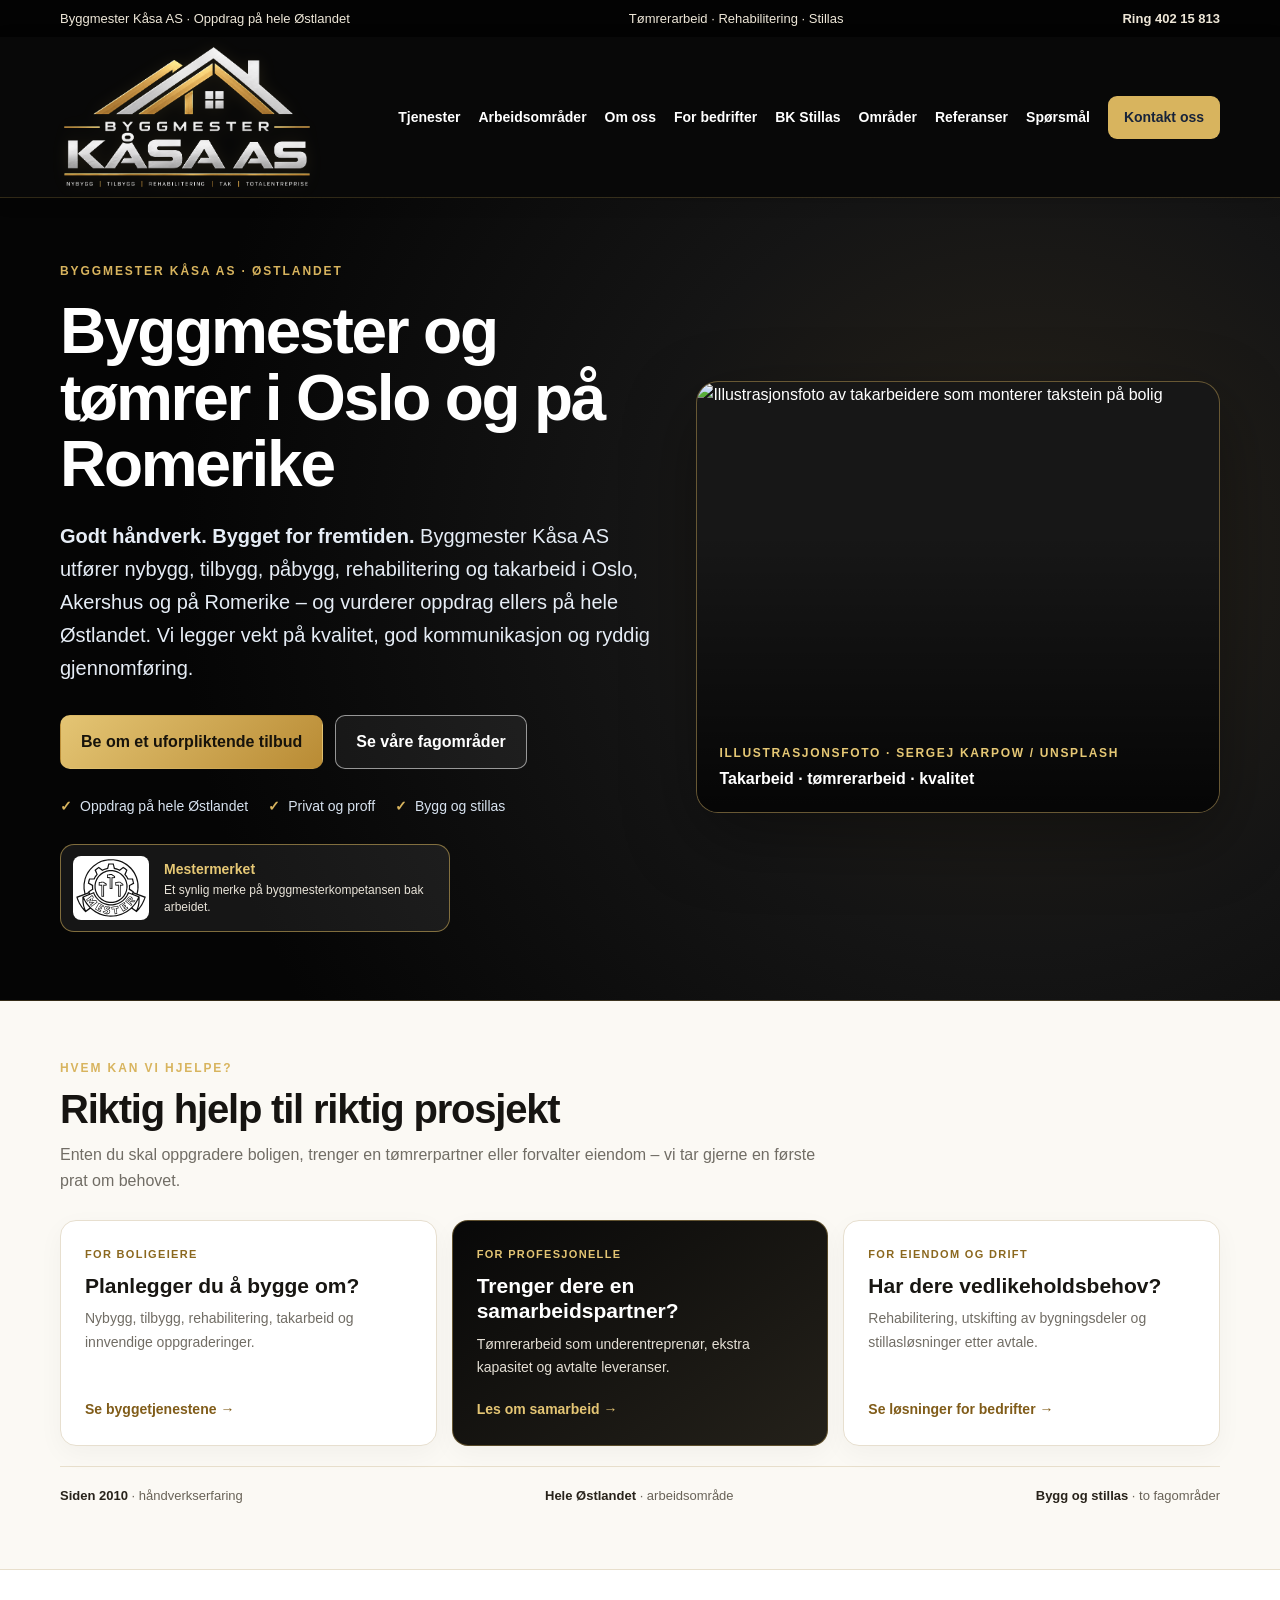
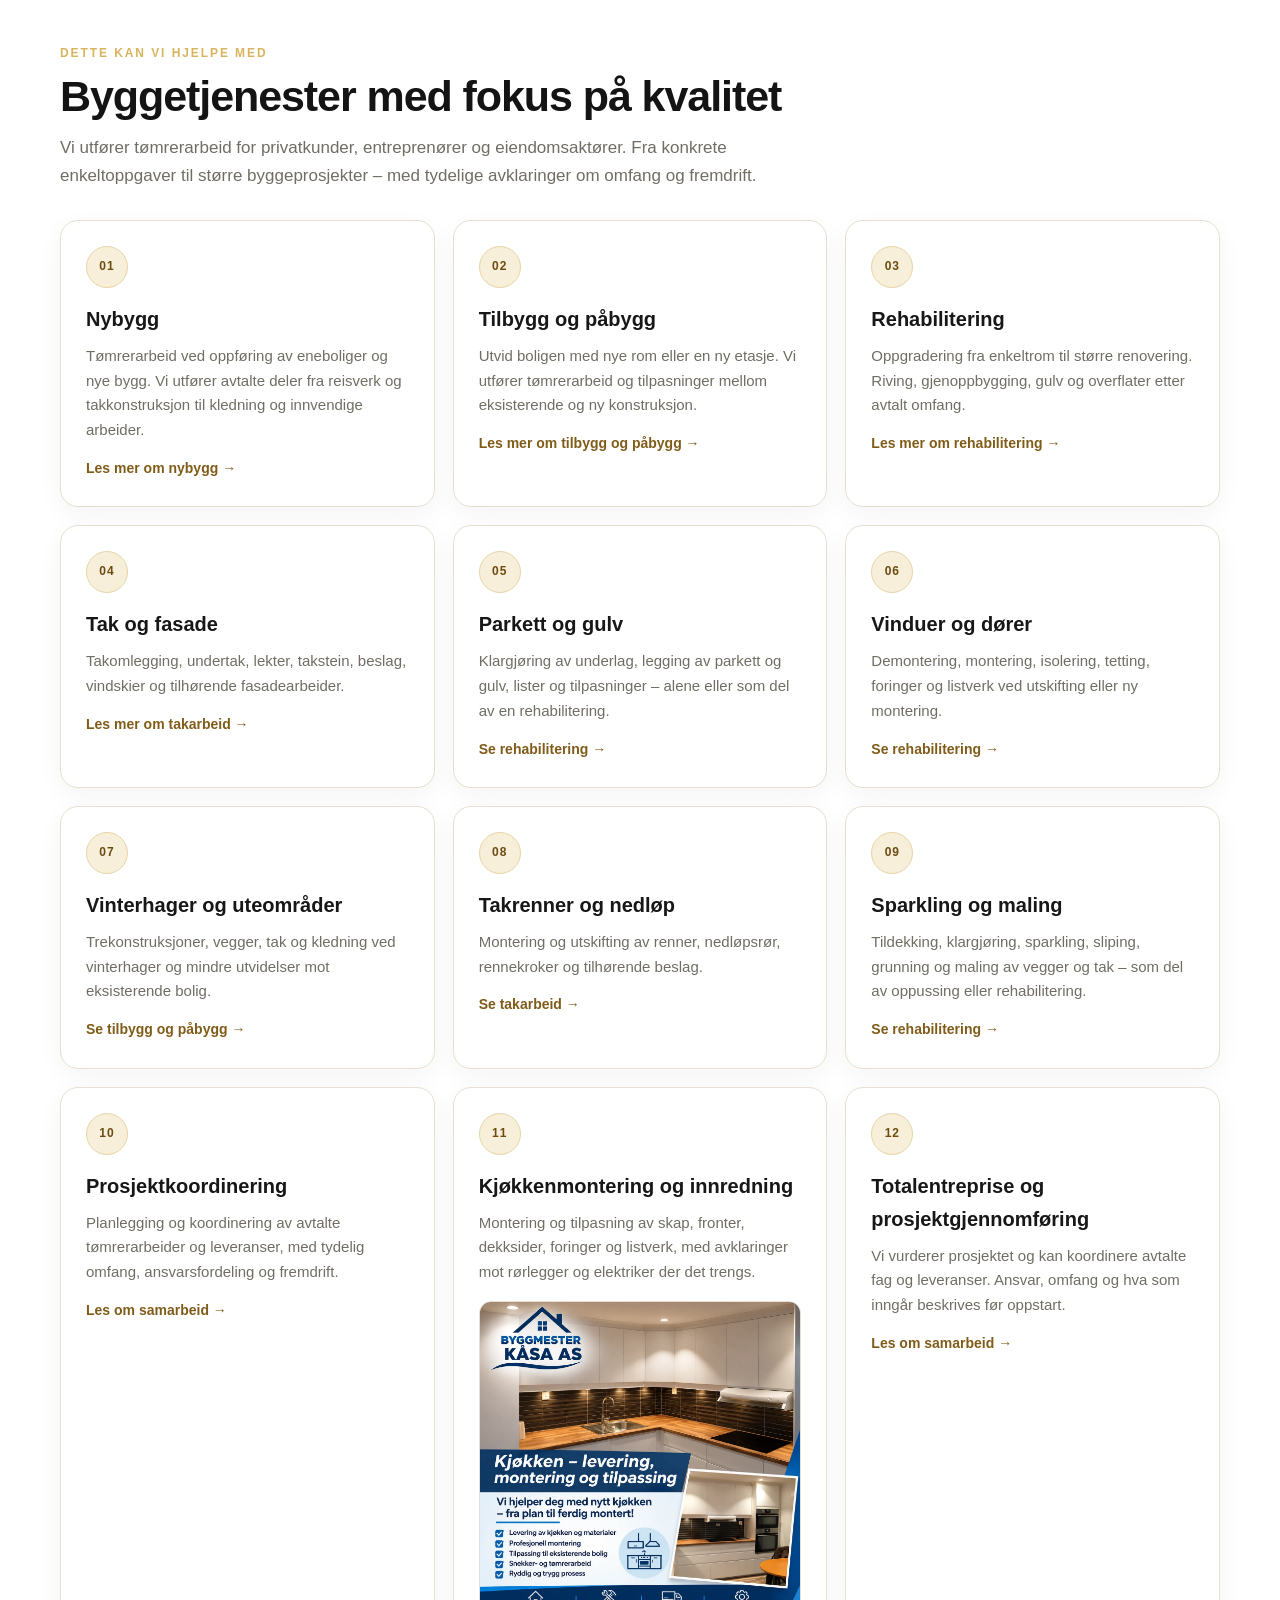
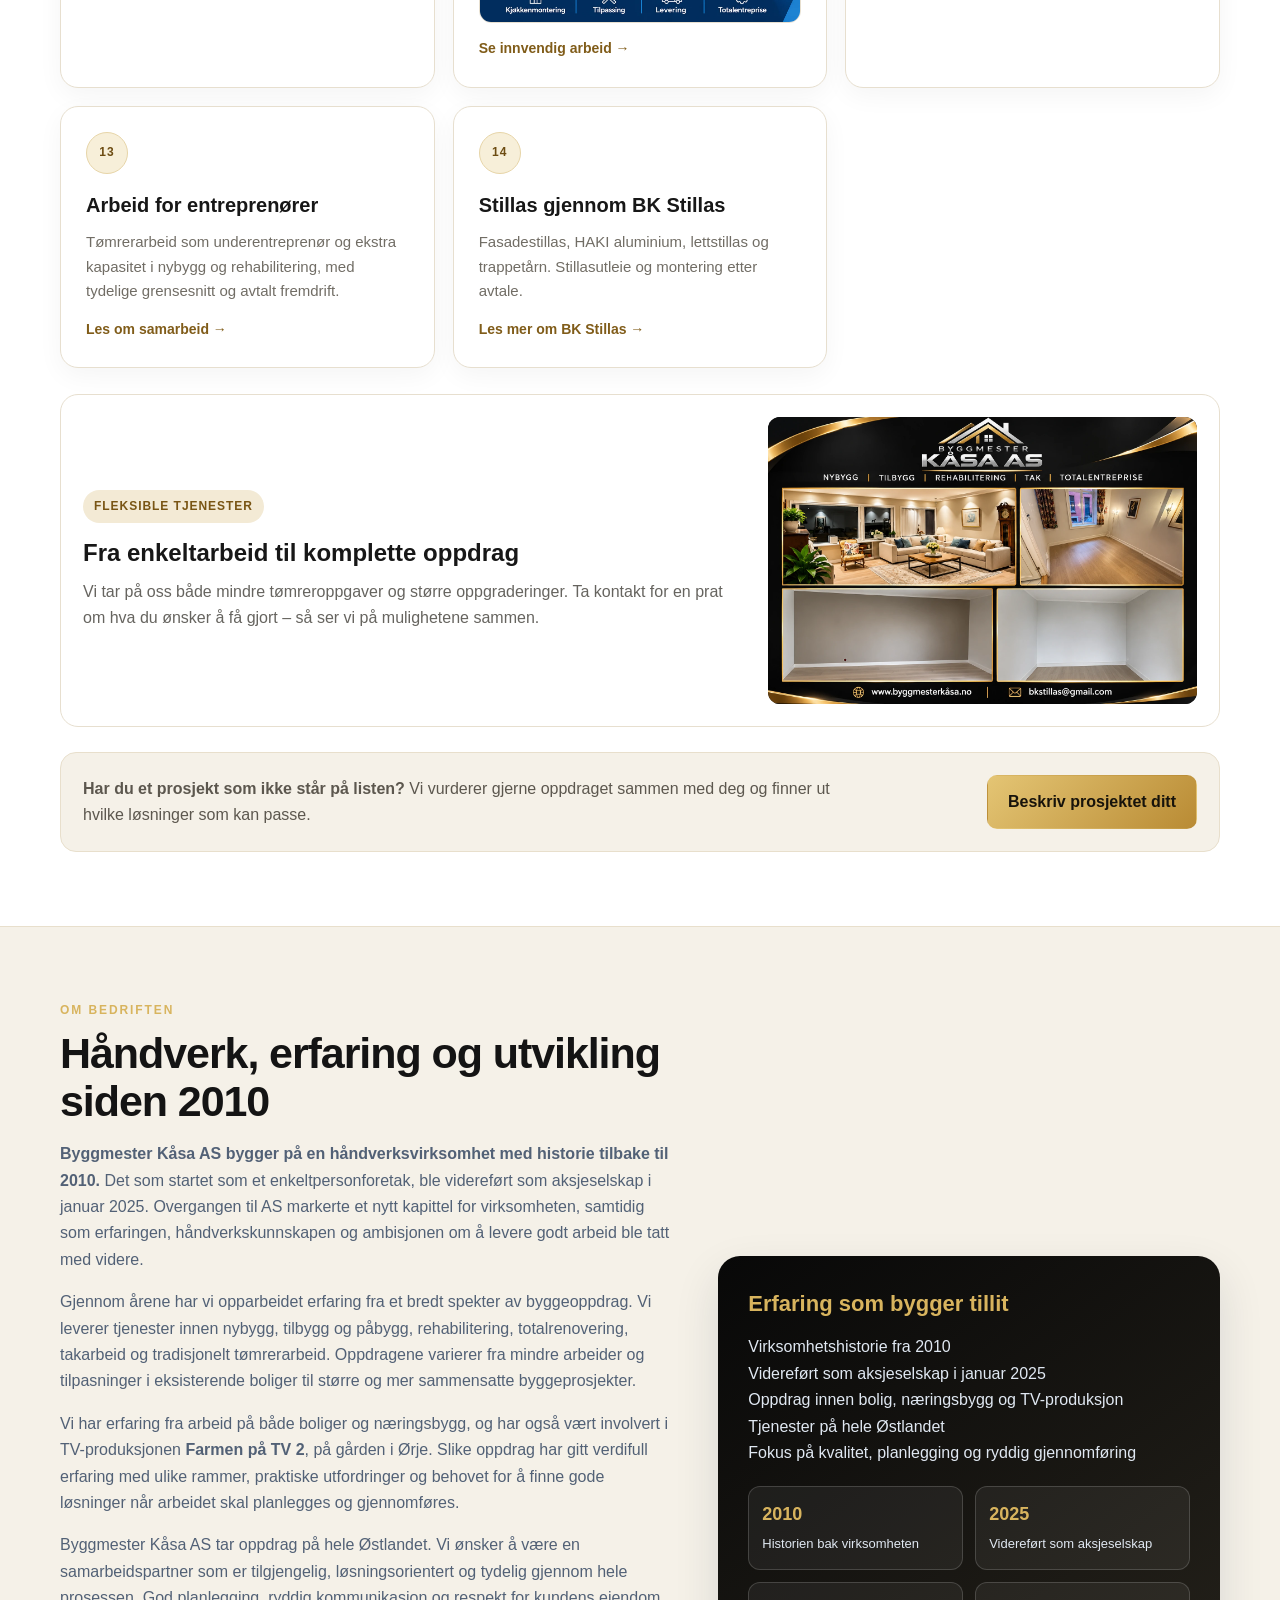
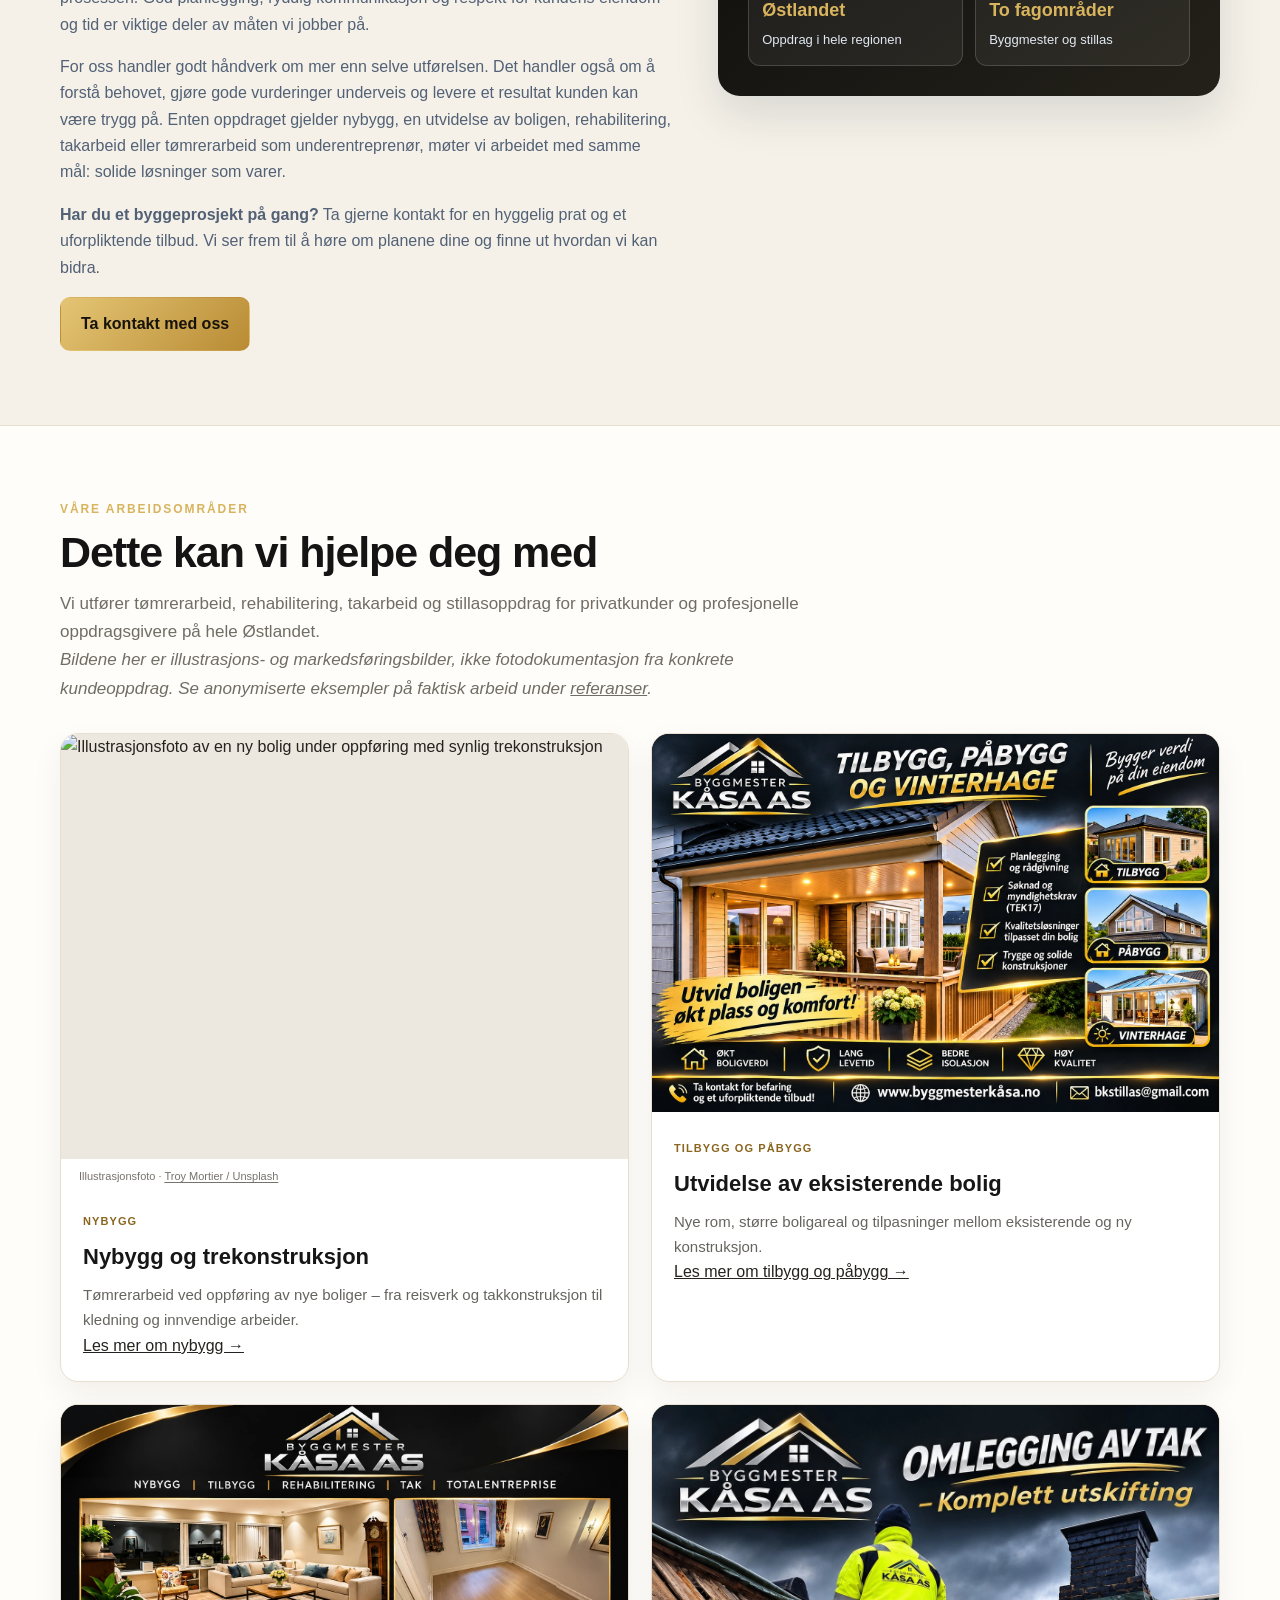
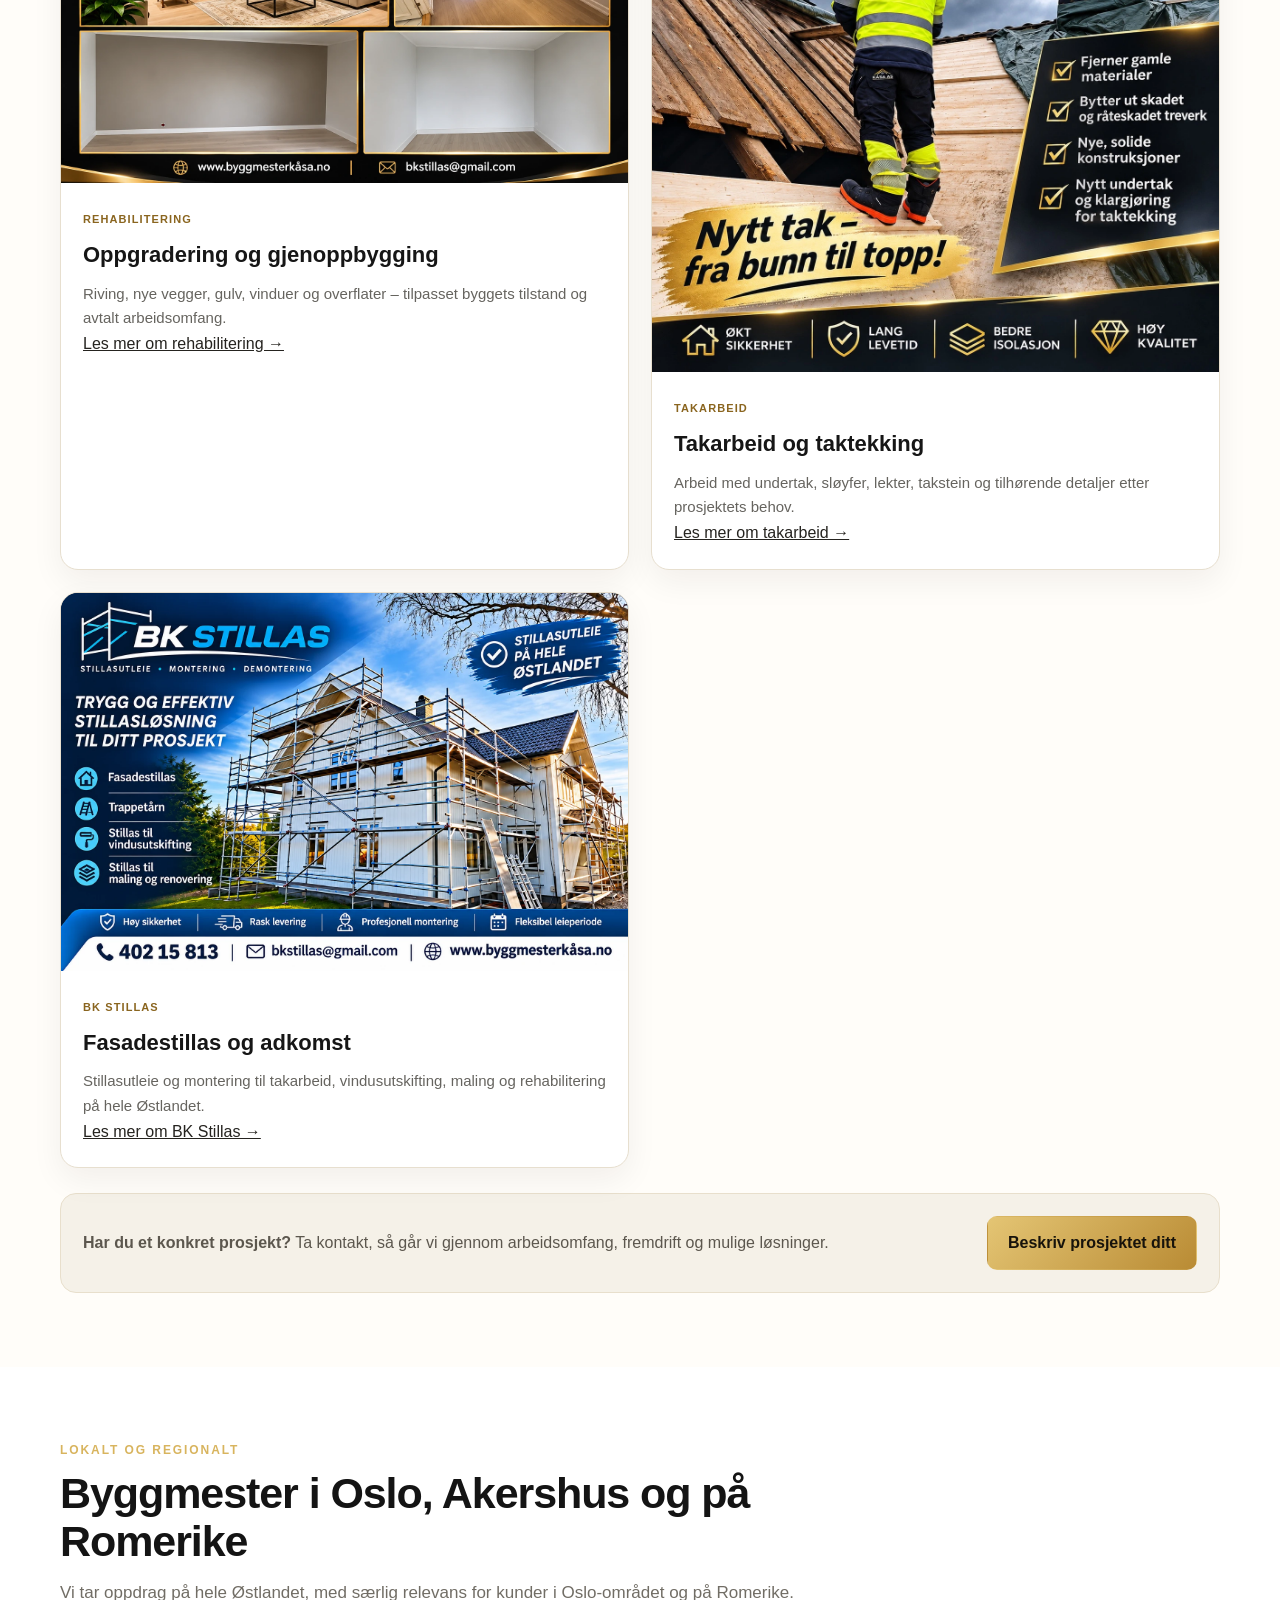
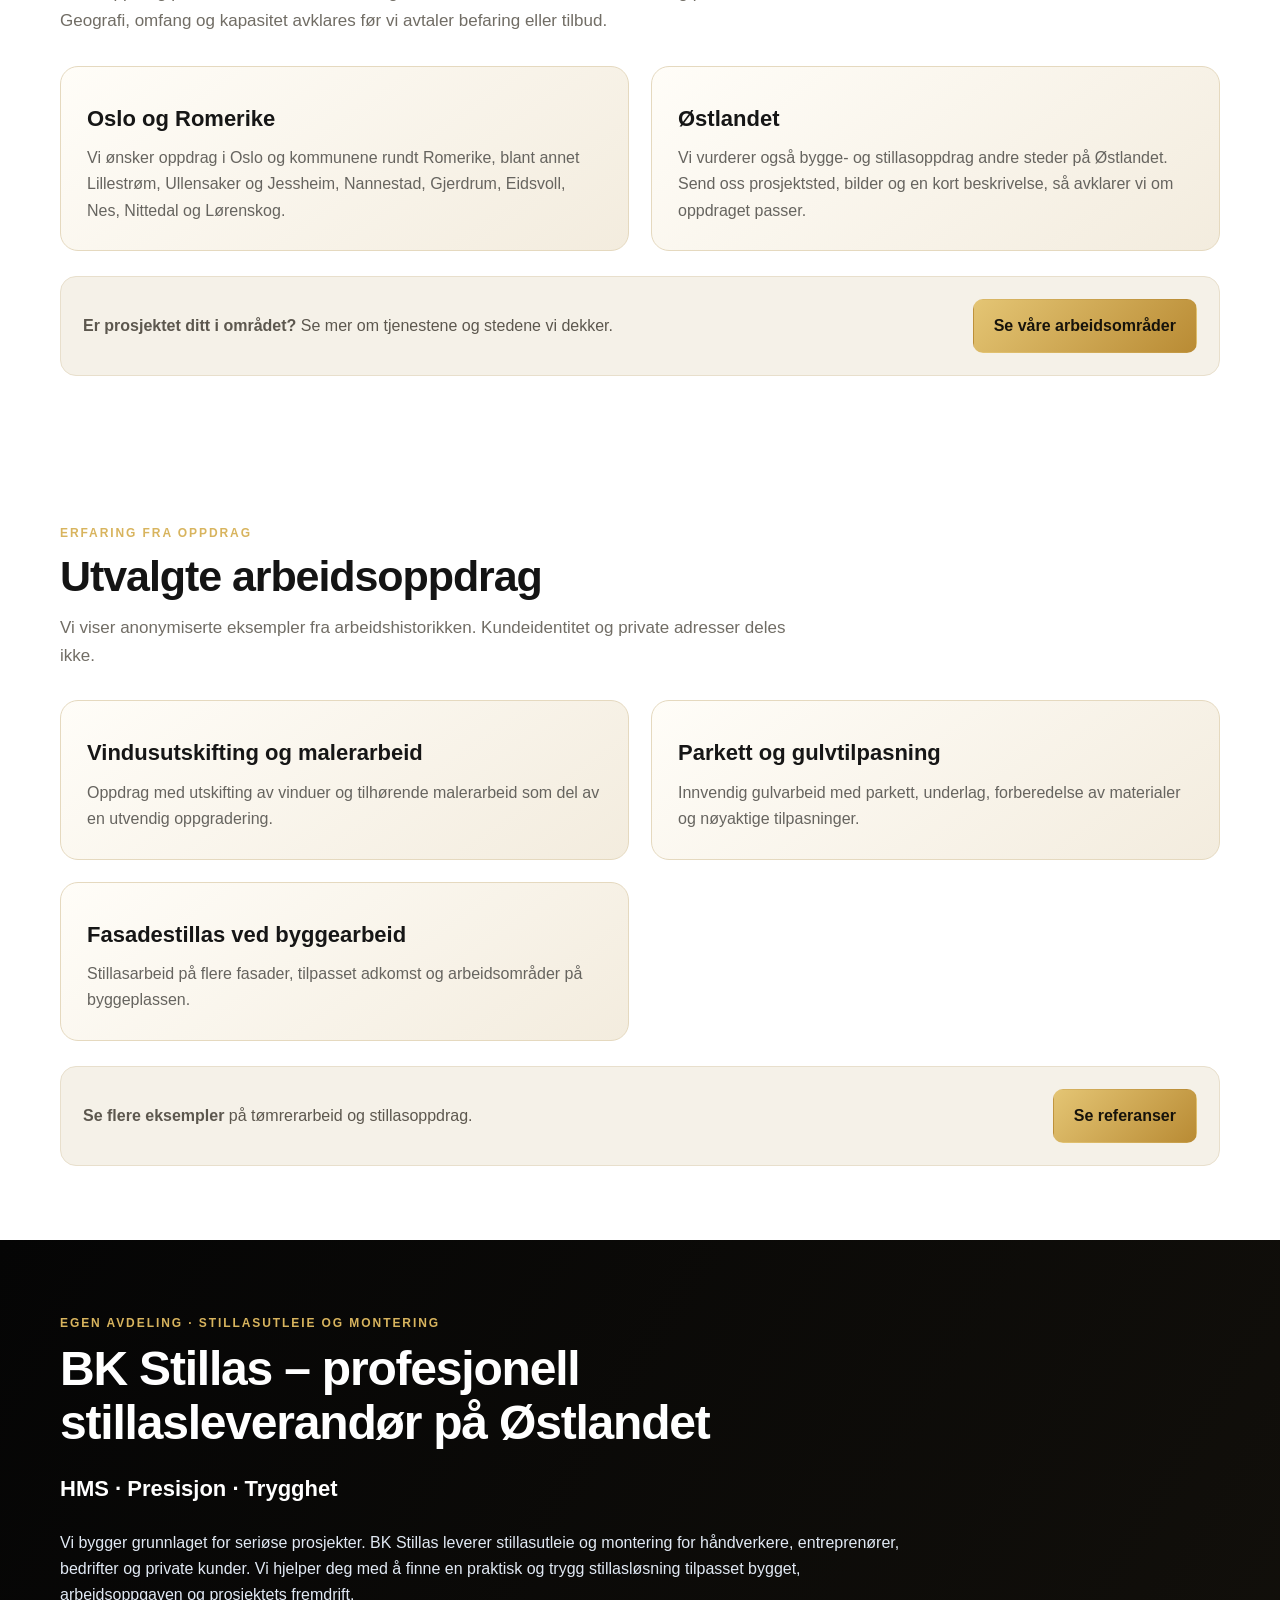
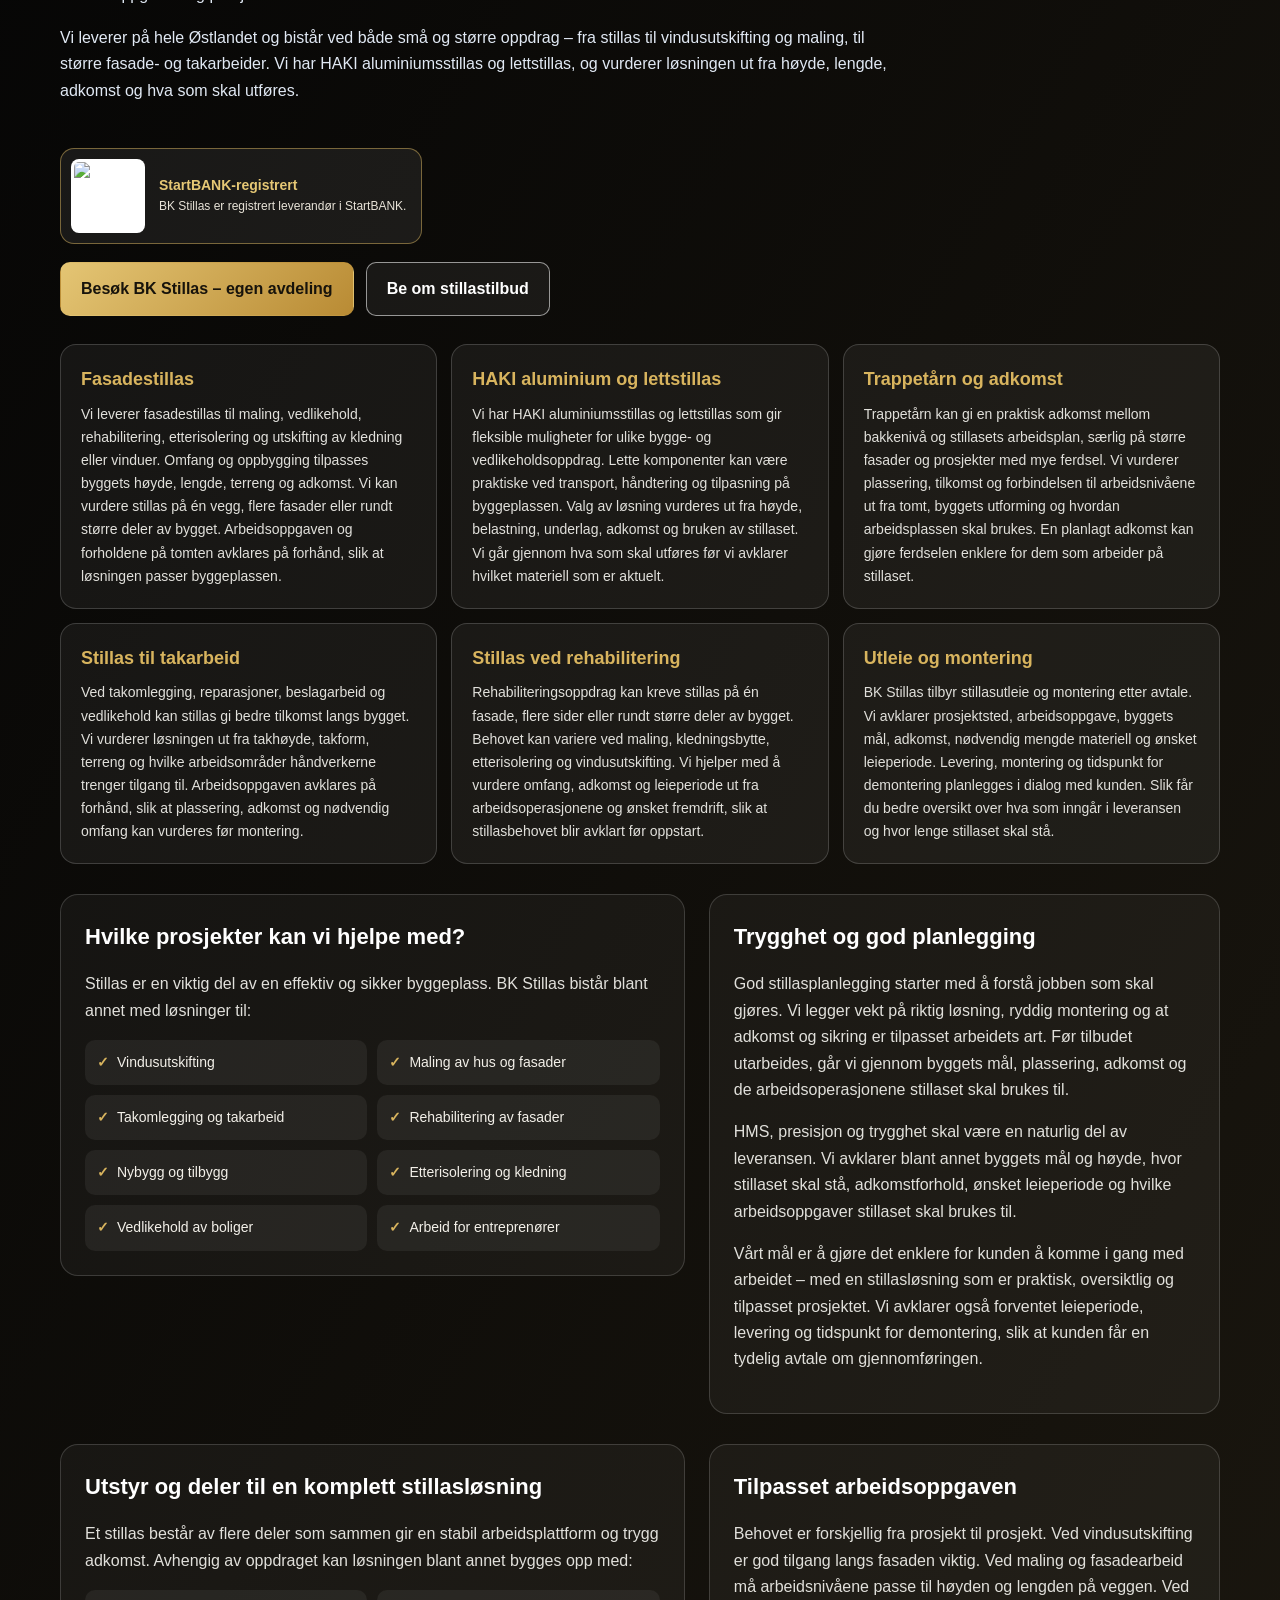
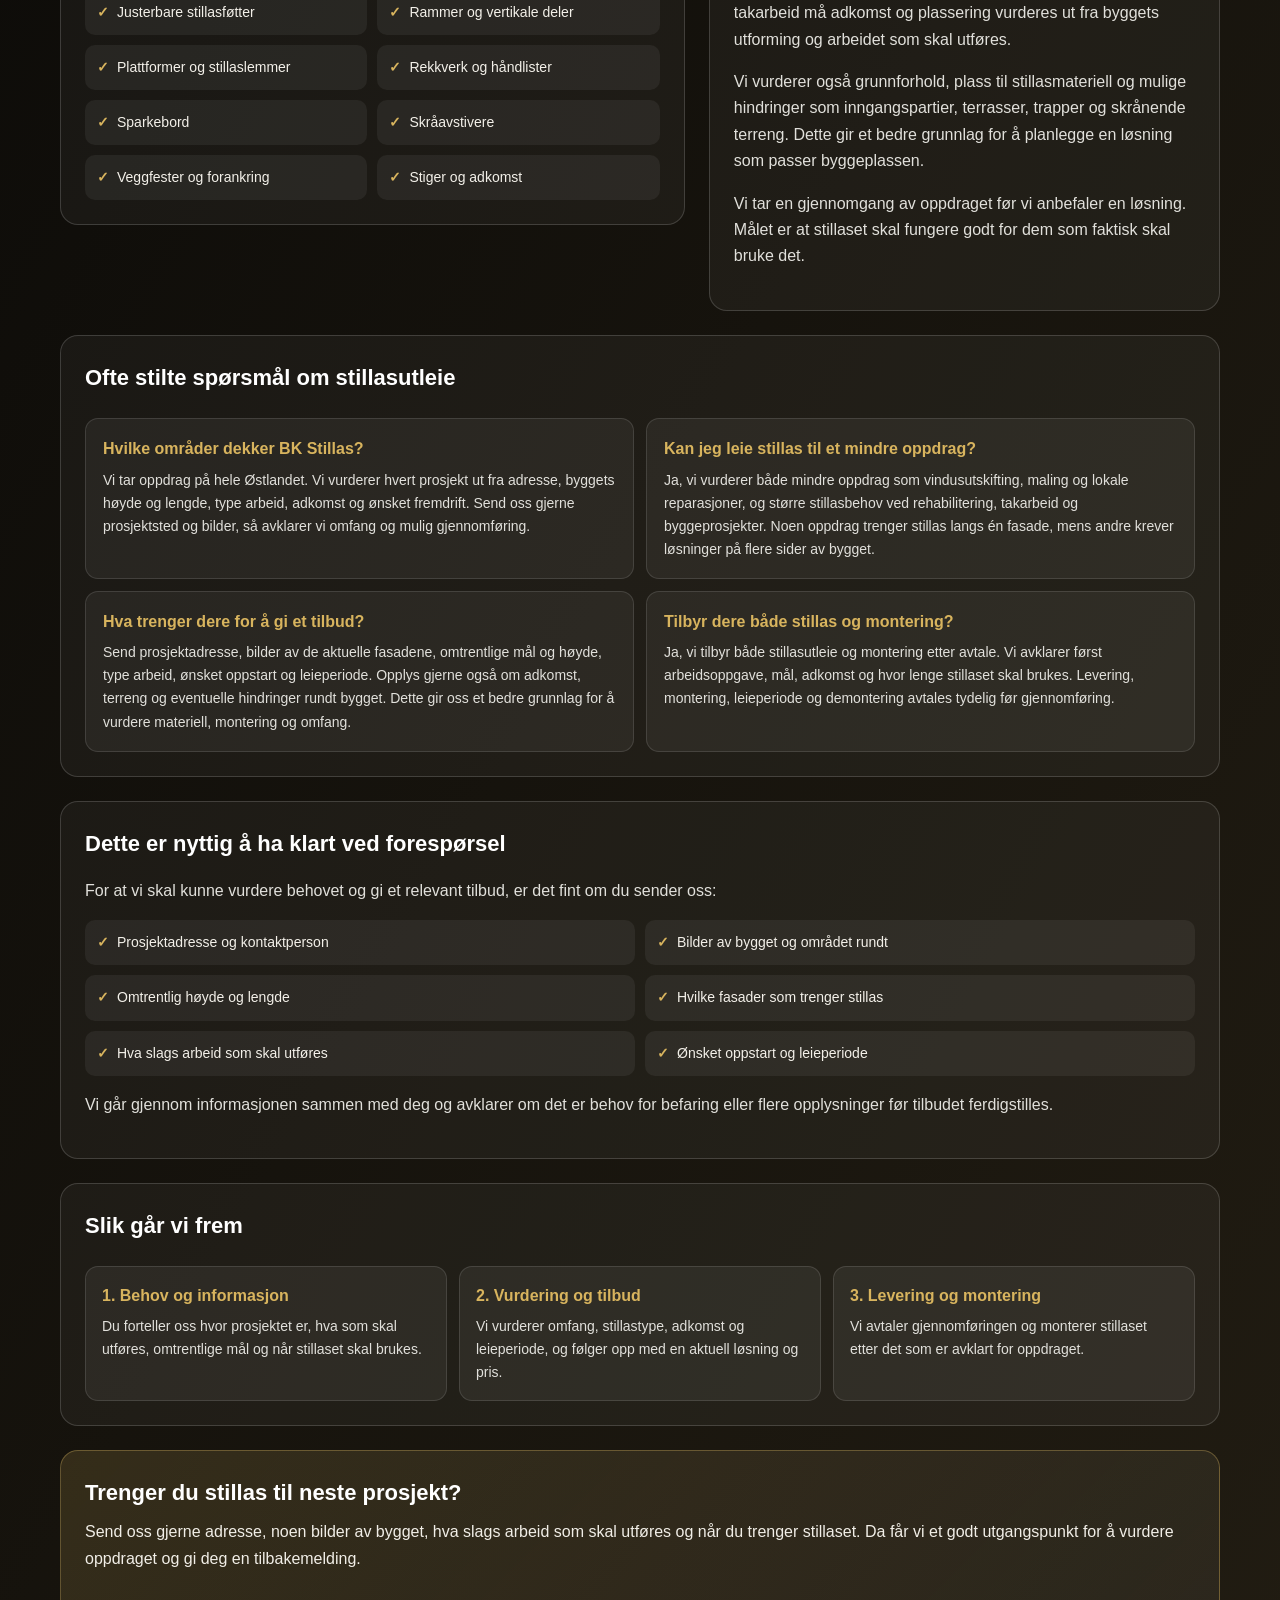
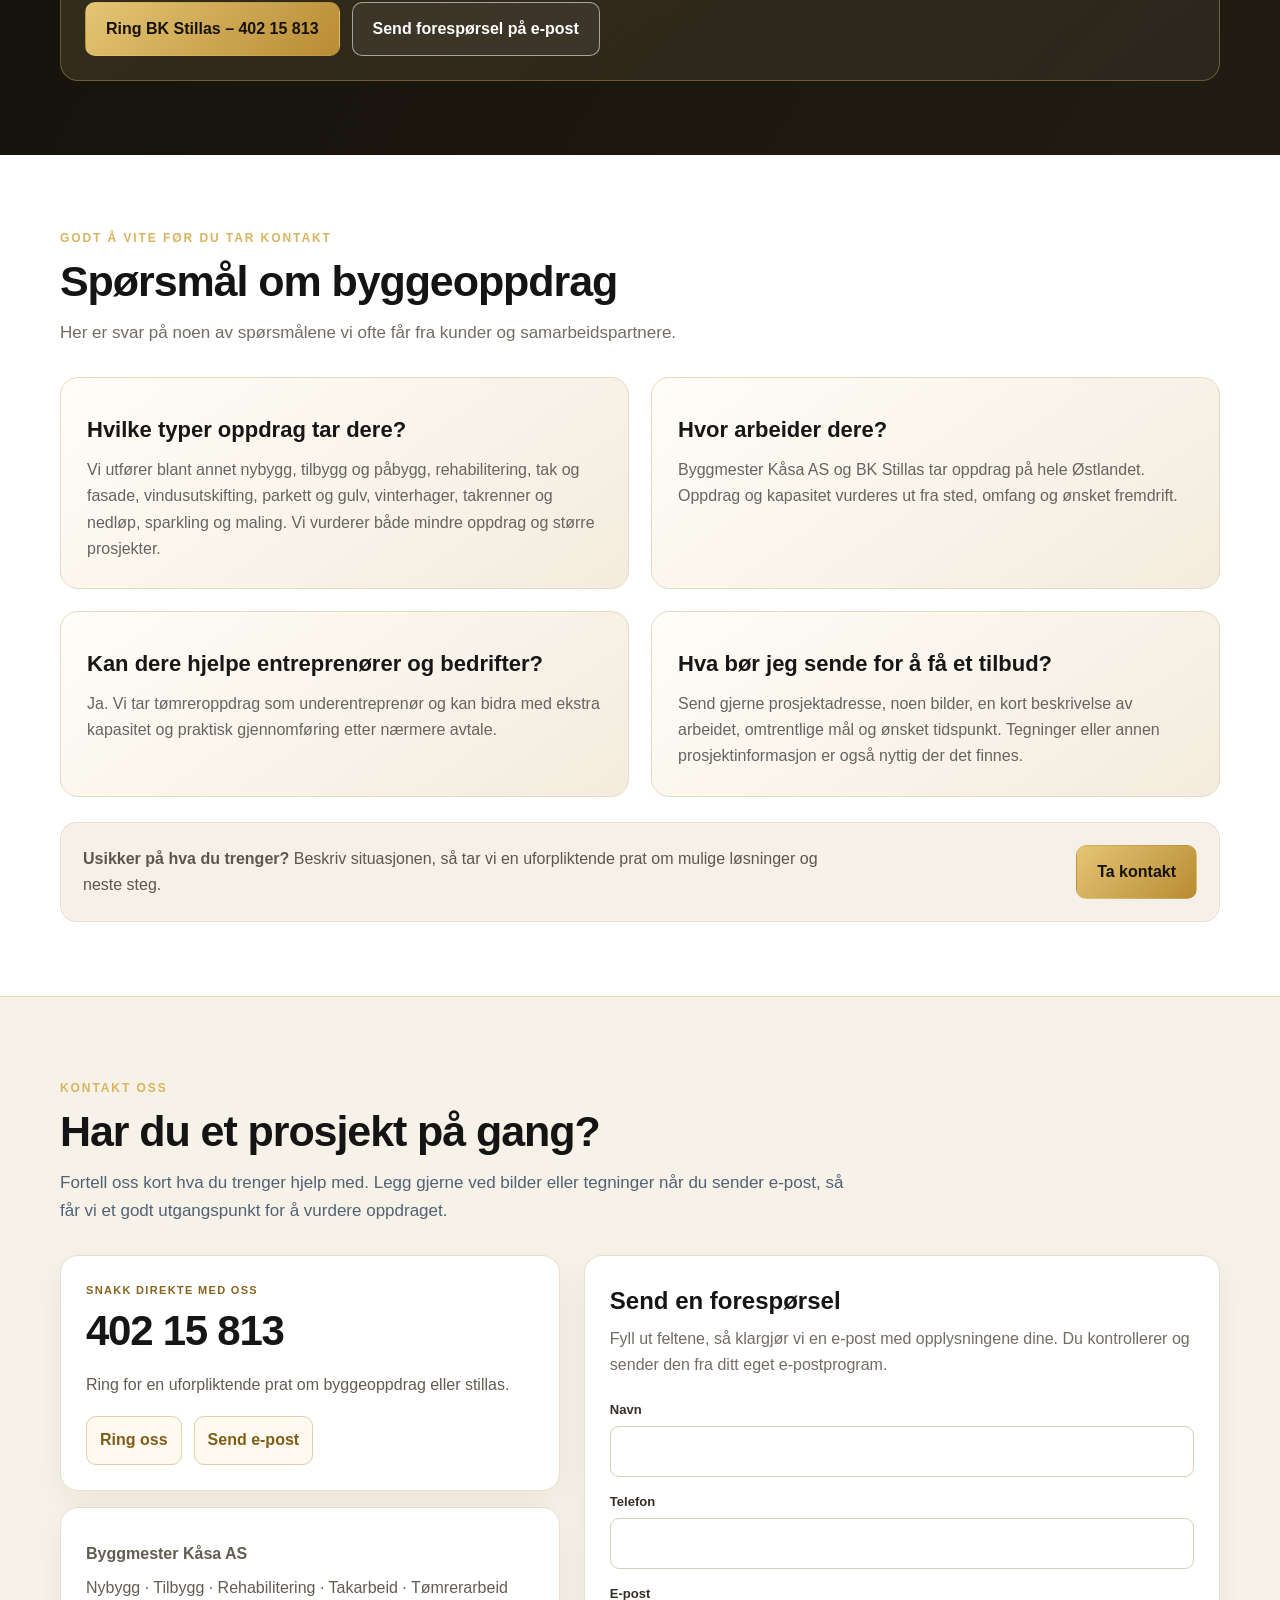
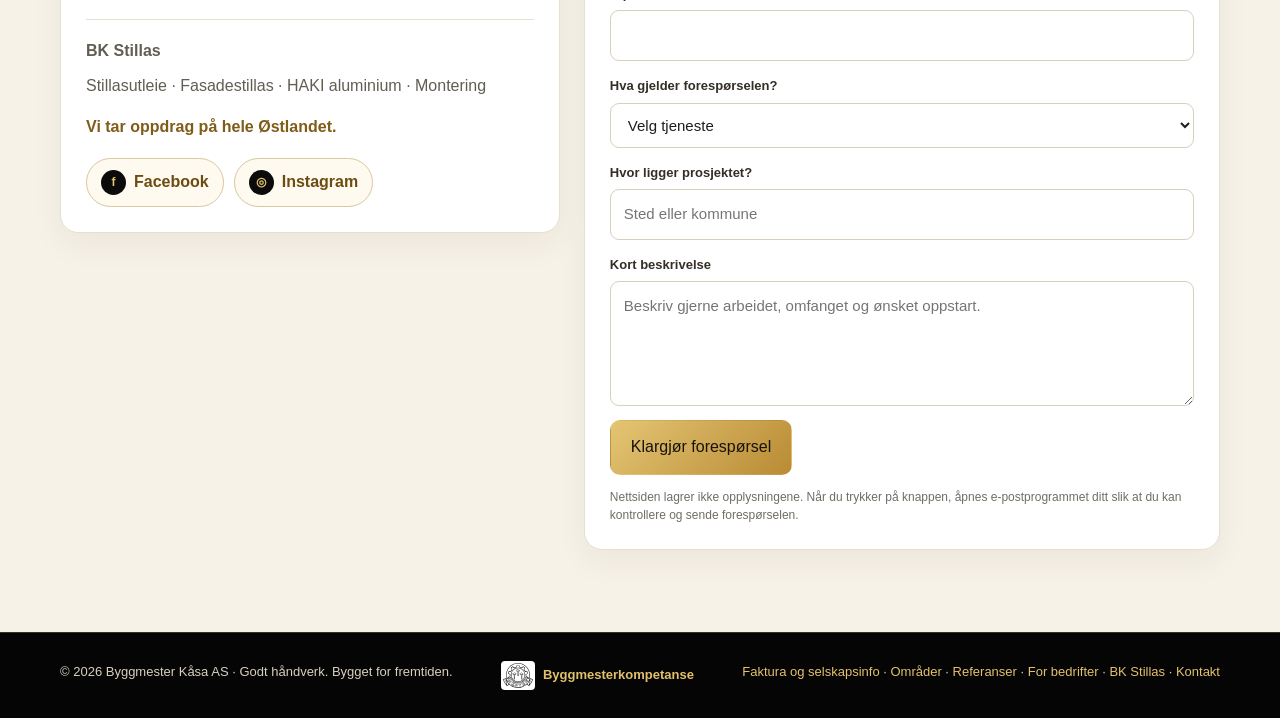
==== commit 2caabe8f: "Add kitchen installation image to services section" ====
--- a/index.html
+++ b/index.html
@@ -61,6 +61,7 @@
     .about-panel{background:linear-gradient(145deg,#080808,#24211a);color:#fff;border-radius:22px;padding:30px;box-shadow:0 18px 45px rgba(13,31,58,.12)}.about-panel h3{margin:0 0 12px;color:var(--gold);font-size:22px}.about-panel p{margin:0;color:#e0e8f2}
     .projects{background:#fffdf9}.project-note{border:1px dashed #b7c5d6;background:#f8fafc;border-radius:18px;padding:27px;color:var(--muted)}
     .service .service-link{display:inline-block;margin-top:14px;color:#805c19;font-weight:800;text-decoration:none;font-size:14px}
+    .service-kitchen-image{display:block;width:100%;height:auto;margin:16px 0 0;border-radius:12px;border:1px solid #e7dfcf}
     .section-kicker{display:inline-flex;align-items:center;gap:8px;padding:7px 11px;border-radius:999px;background:#f3ead5;color:#795514;font-size:12px;font-weight:800;letter-spacing:.08em;text-transform:uppercase}
     .project-grid{display:grid;grid-template-columns:repeat(2,minmax(0,1fr));gap:22px}
     .project-photo-note{margin:12px 0 0;color:#81786a;font-size:13px;font-style:italic}
@@ -340,7 +341,7 @@
         <article class="service"><div class="icon">08</div><h3>Takrenner og nedløp</h3><p>Montering og utskifting av renner, nedløpsrør, rennekroker og tilhørende beslag.</p><a class="service-link" href="takarbeid.html">Se takarbeid →</a></article>
         <article class="service"><div class="icon">09</div><h3>Sparkling og maling</h3><p>Tildekking, klargjøring, sparkling, sliping, grunning og maling av vegger og tak – som del av oppussing eller rehabilitering.</p><a class="service-link" href="rehabilitering.html">Se rehabilitering →</a></article>
         <article class="service"><div class="icon">10</div><h3>Prosjektkoordinering</h3><p>Planlegging og koordinering av avtalte tømrerarbeider og leveranser, med tydelig omfang, ansvarsfordeling og fremdrift.</p><a class="service-link" href="samarbeid.html">Les om samarbeid →</a></article>
-        <article class="service"><div class="icon">11</div><h3>Kjøkkenmontering og innredning</h3><p>Montering og tilpasning av skap, fronter, dekksider, foringer og listverk, med avklaringer mot rørlegger og elektriker der det trengs.</p><a class="service-link" href="rehabilitering.html">Se innvendig arbeid →</a></article>
+        <article class="service"><div class="icon">11</div><h3>Kjøkkenmontering og innredning</h3><p>Montering og tilpasning av skap, fronter, dekksider, foringer og listverk, med avklaringer mot rørlegger og elektriker der det trengs.</p><img class="service-kitchen-image" src="images/kjokkenmontering-kasa.webp" alt="Byggmester Kåsa AS – kjøkkenlevering, montering og tilpassing" loading="lazy" decoding="async"><a class="service-link" href="rehabilitering.html">Se innvendig arbeid →</a></article>
         <article class="service"><div class="icon">12</div><h3>Totalentreprise og prosjektgjennomføring</h3><p>Vi vurderer prosjektet og kan koordinere avtalte fag og leveranser. Ansvar, omfang og hva som inngår beskrives før oppstart.</p><a class="service-link" href="samarbeid.html">Les om samarbeid →</a></article>
         <article class="service"><div class="icon">13</div><h3>Arbeid for entreprenører</h3><p>Tømrerarbeid som underentreprenør og ekstra kapasitet i nybygg og rehabilitering, med tydelige grensesnitt og avtalt fremdrift.</p><a class="service-link" href="samarbeid.html">Les om samarbeid →</a></article>
         <article class="service"><div class="icon">14</div><h3>Stillas gjennom BK Stillas</h3><p>Fasadestillas, HAKI aluminium, lettstillas og trappetårn. Stillasutleie og montering etter avtale.</p><a class="service-link" href="bk-stillas.html">Les mer om BK Stillas →</a></article>
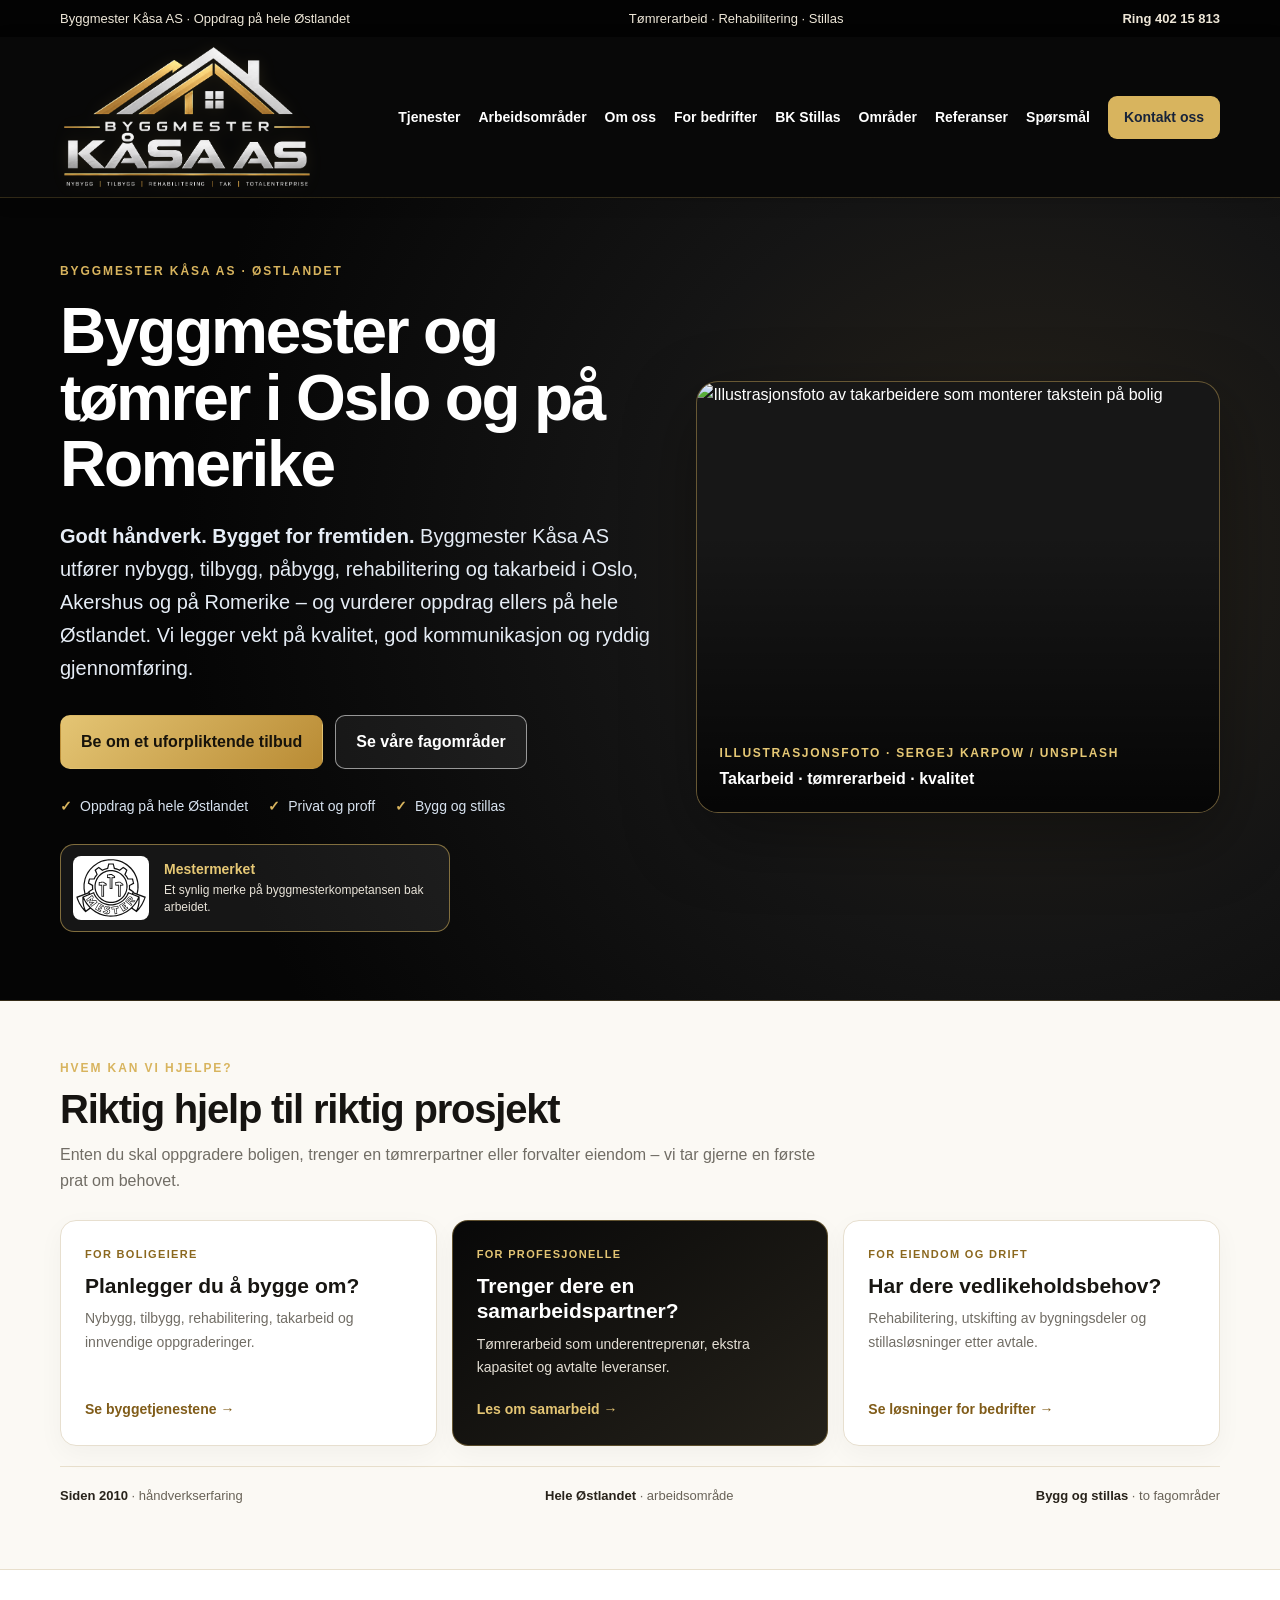
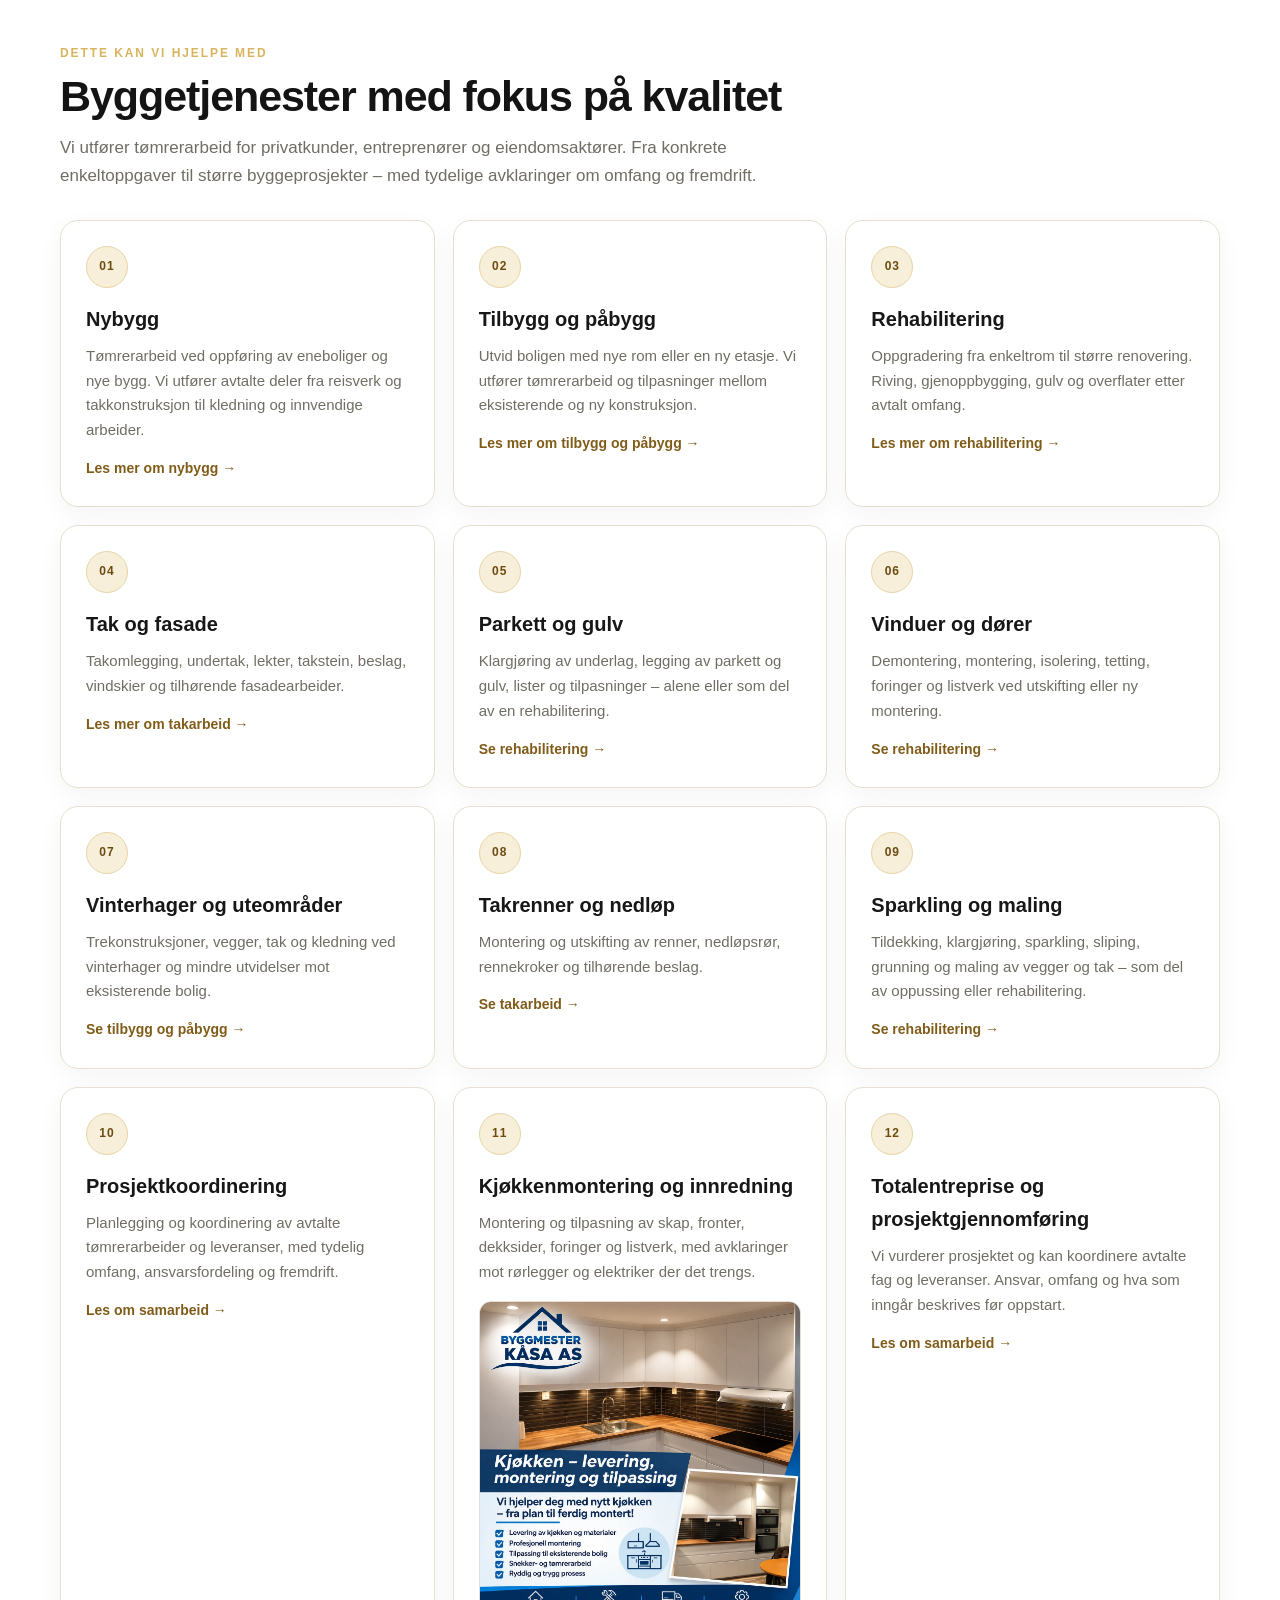
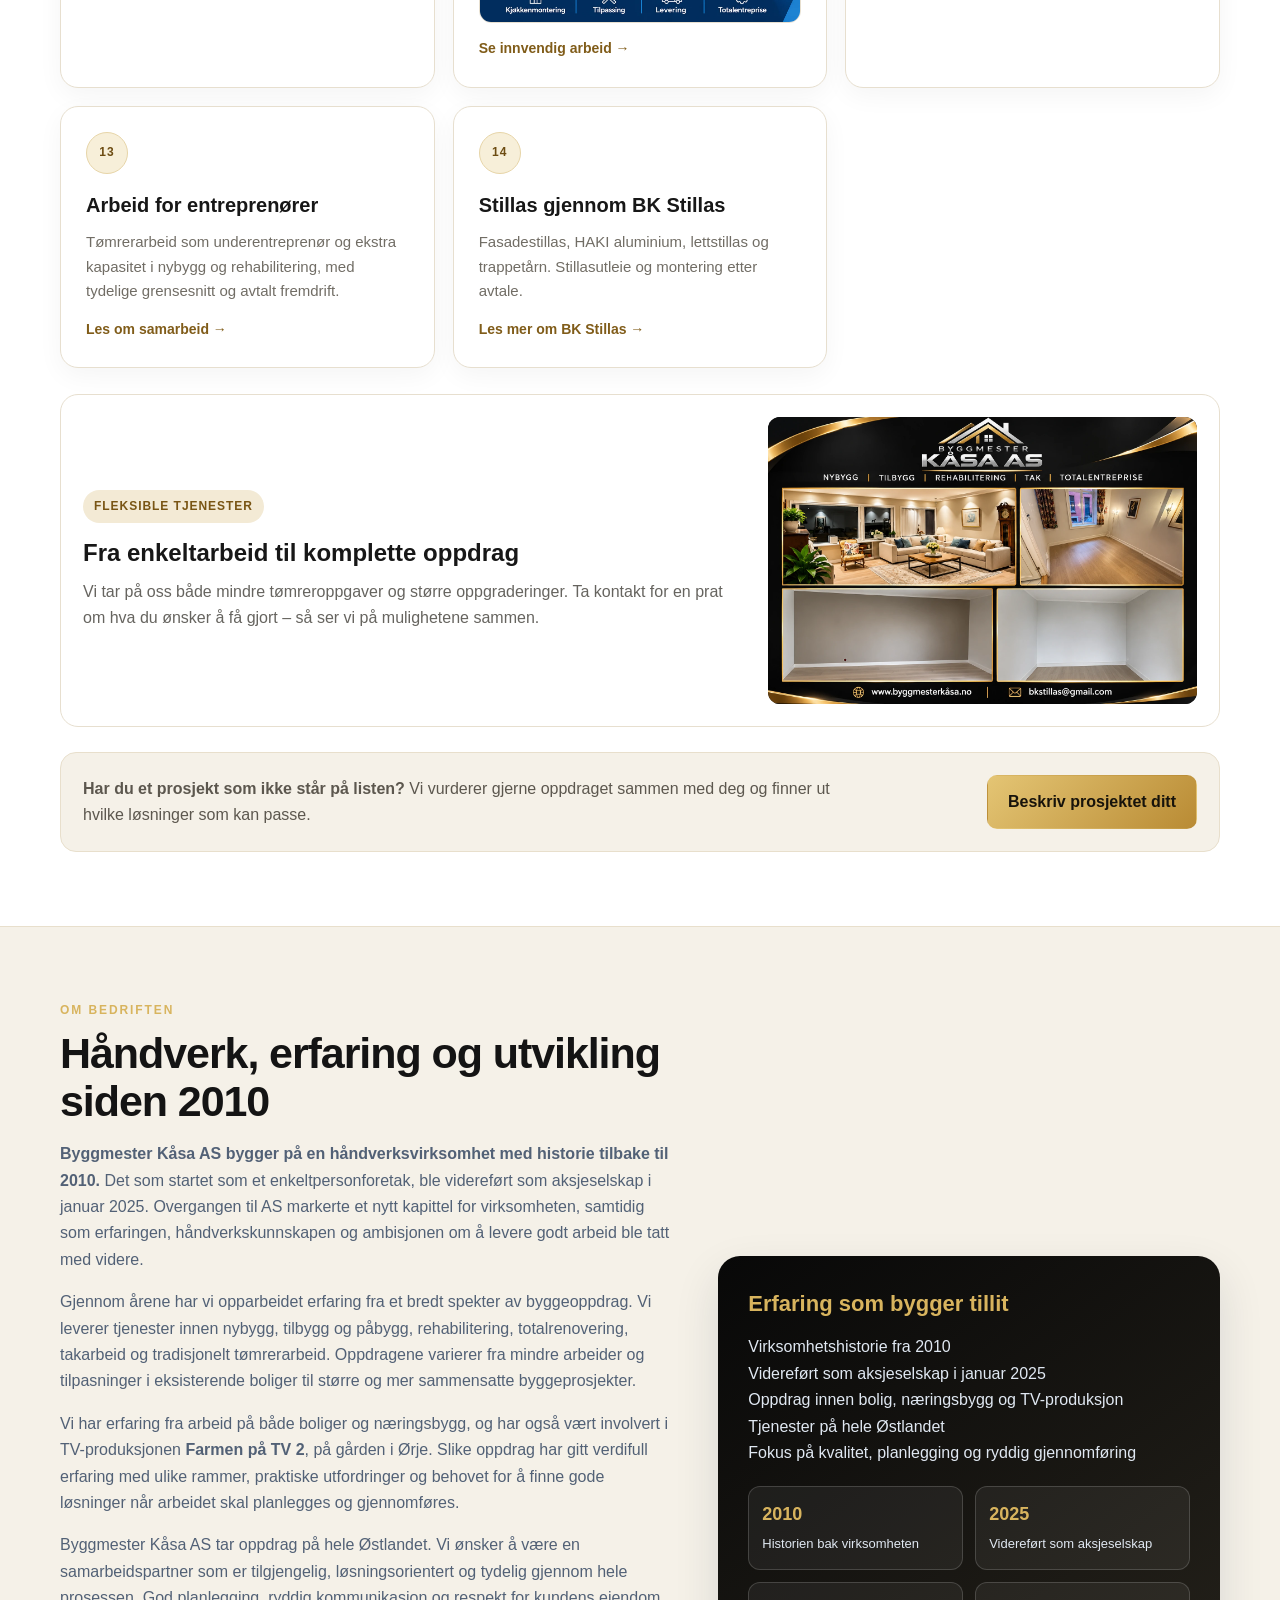
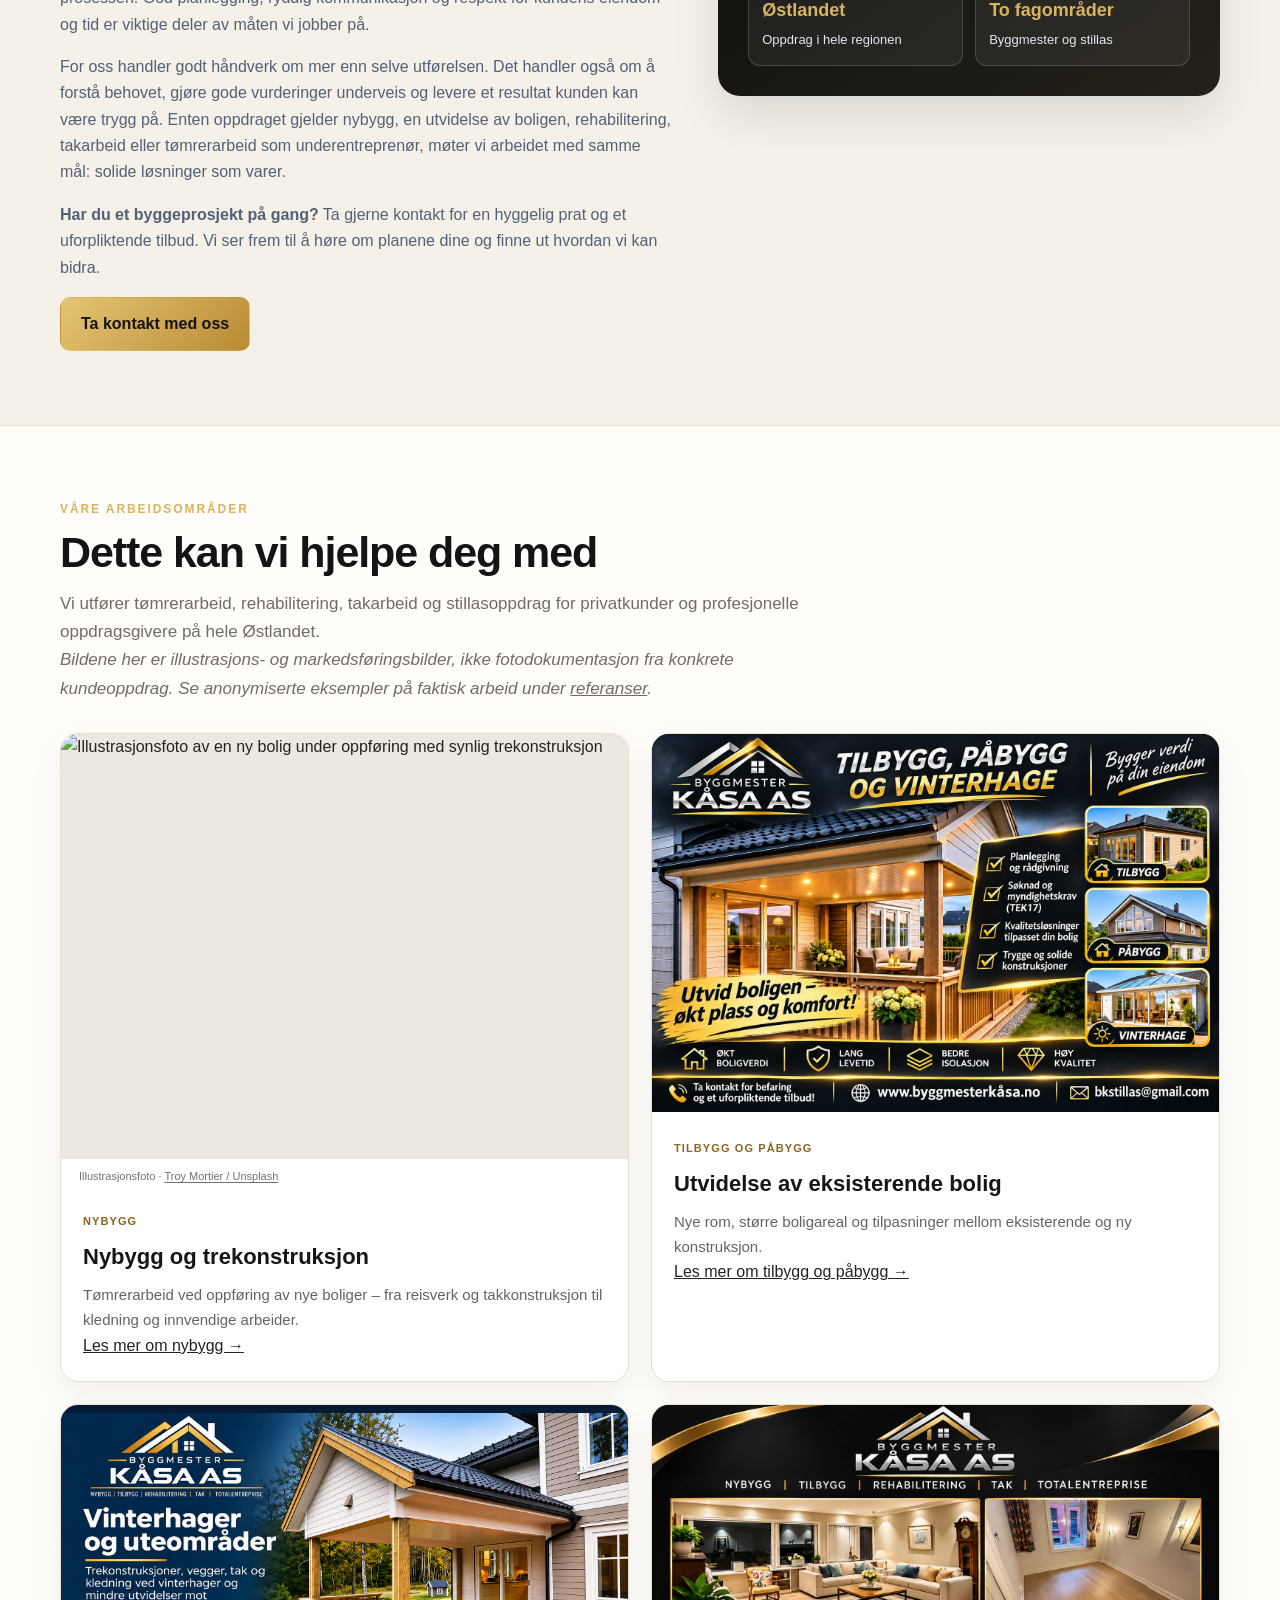
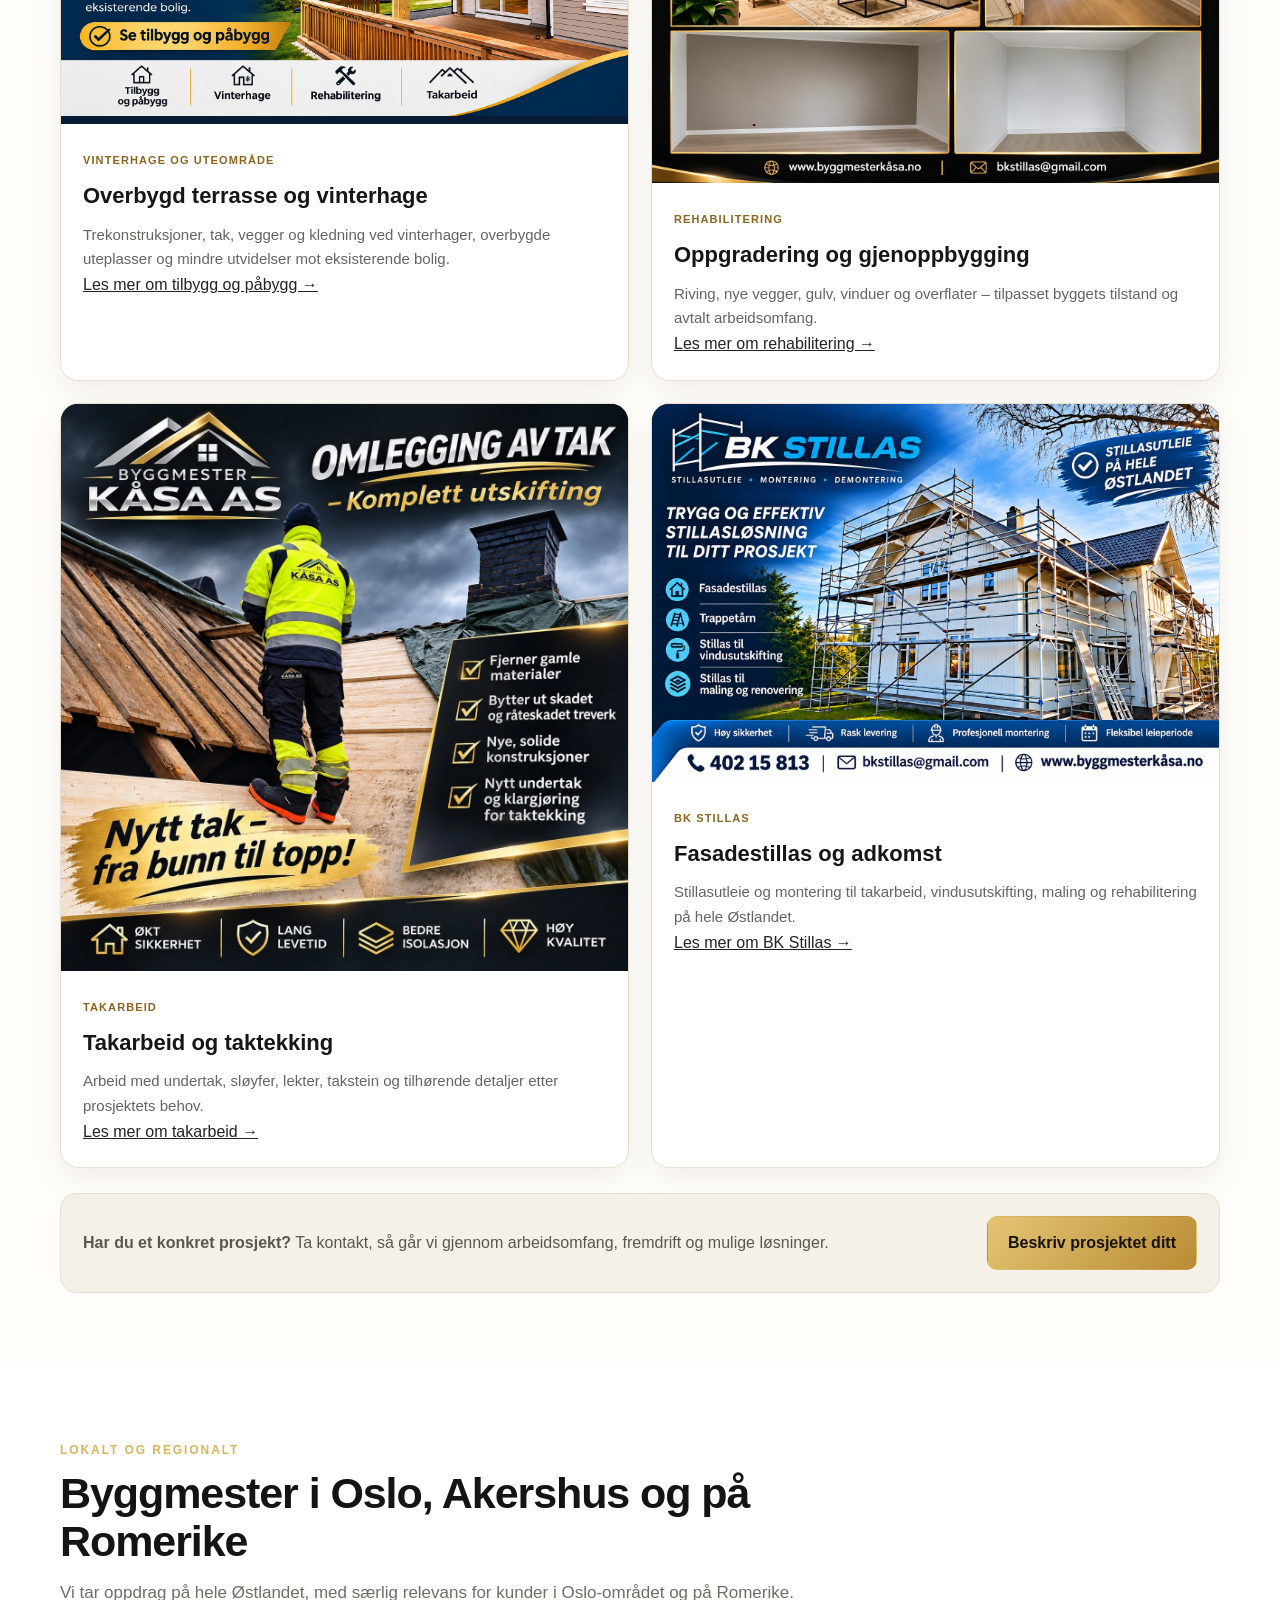
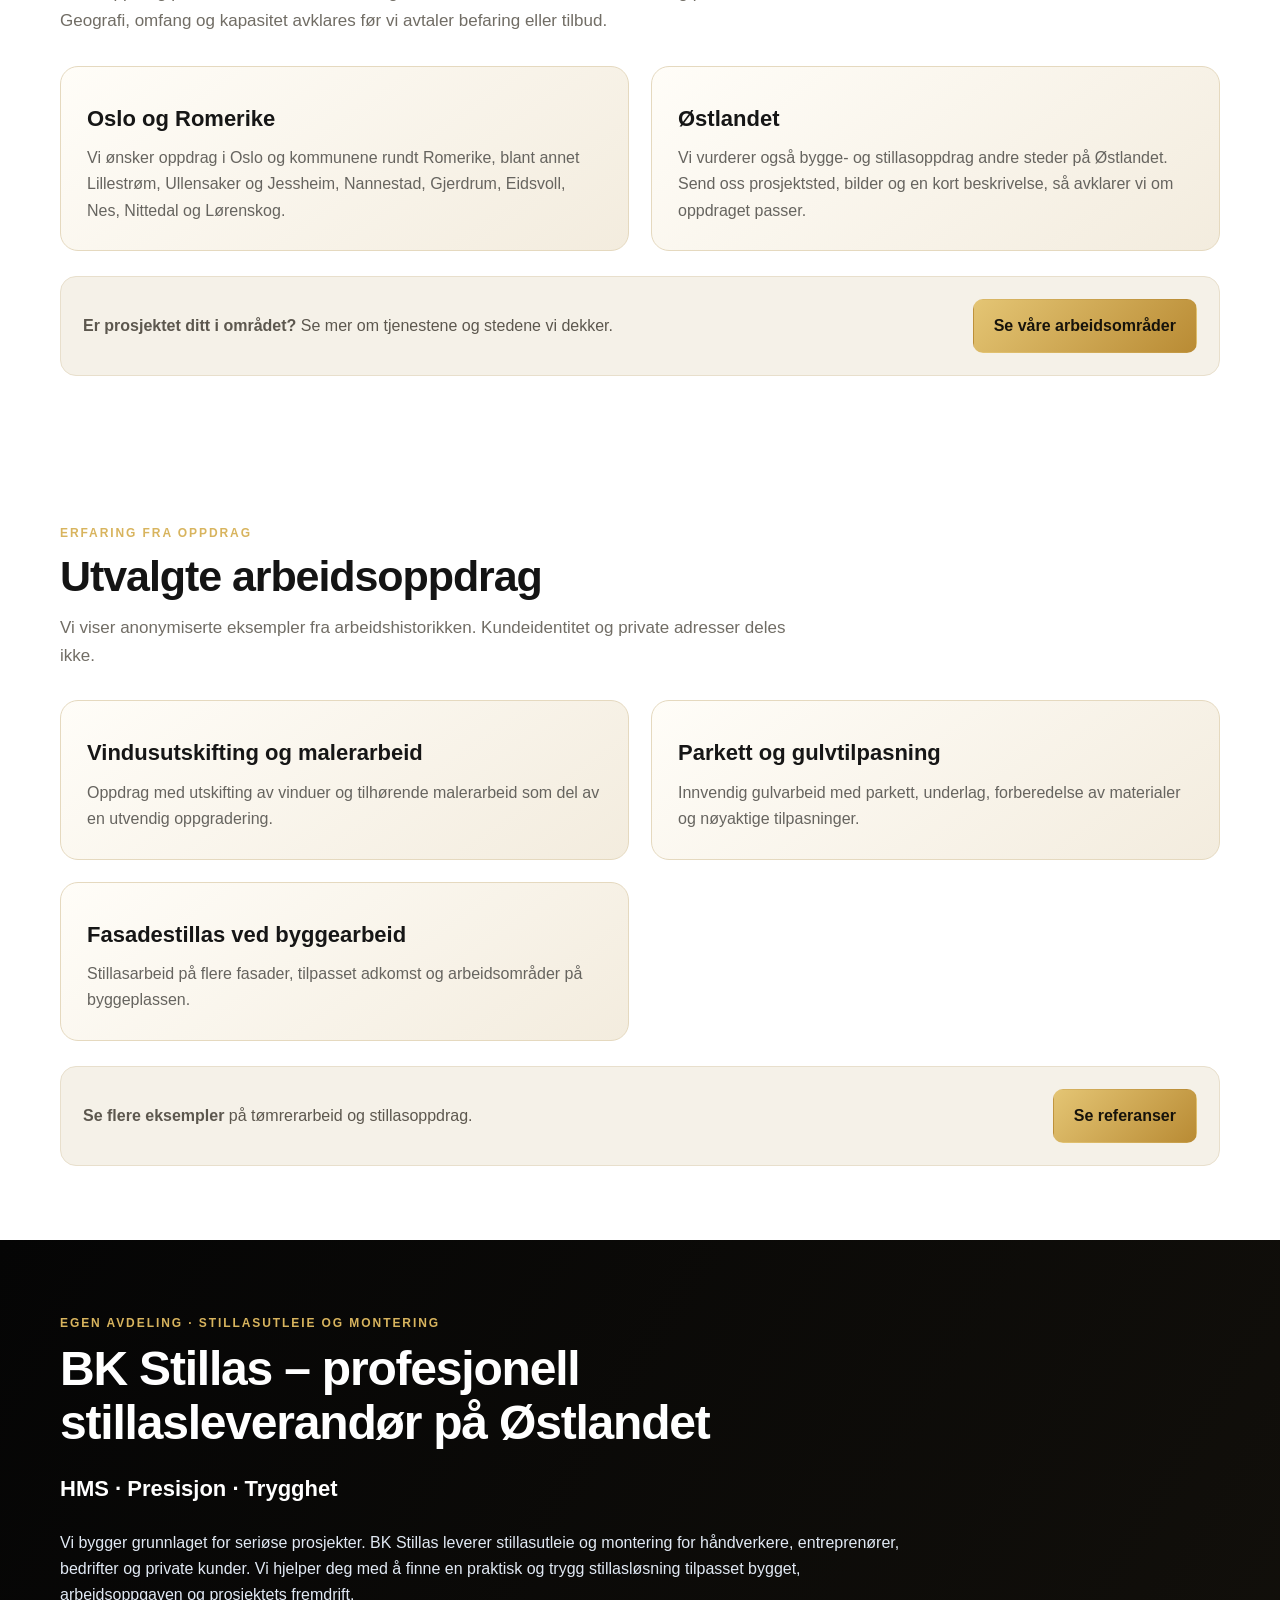
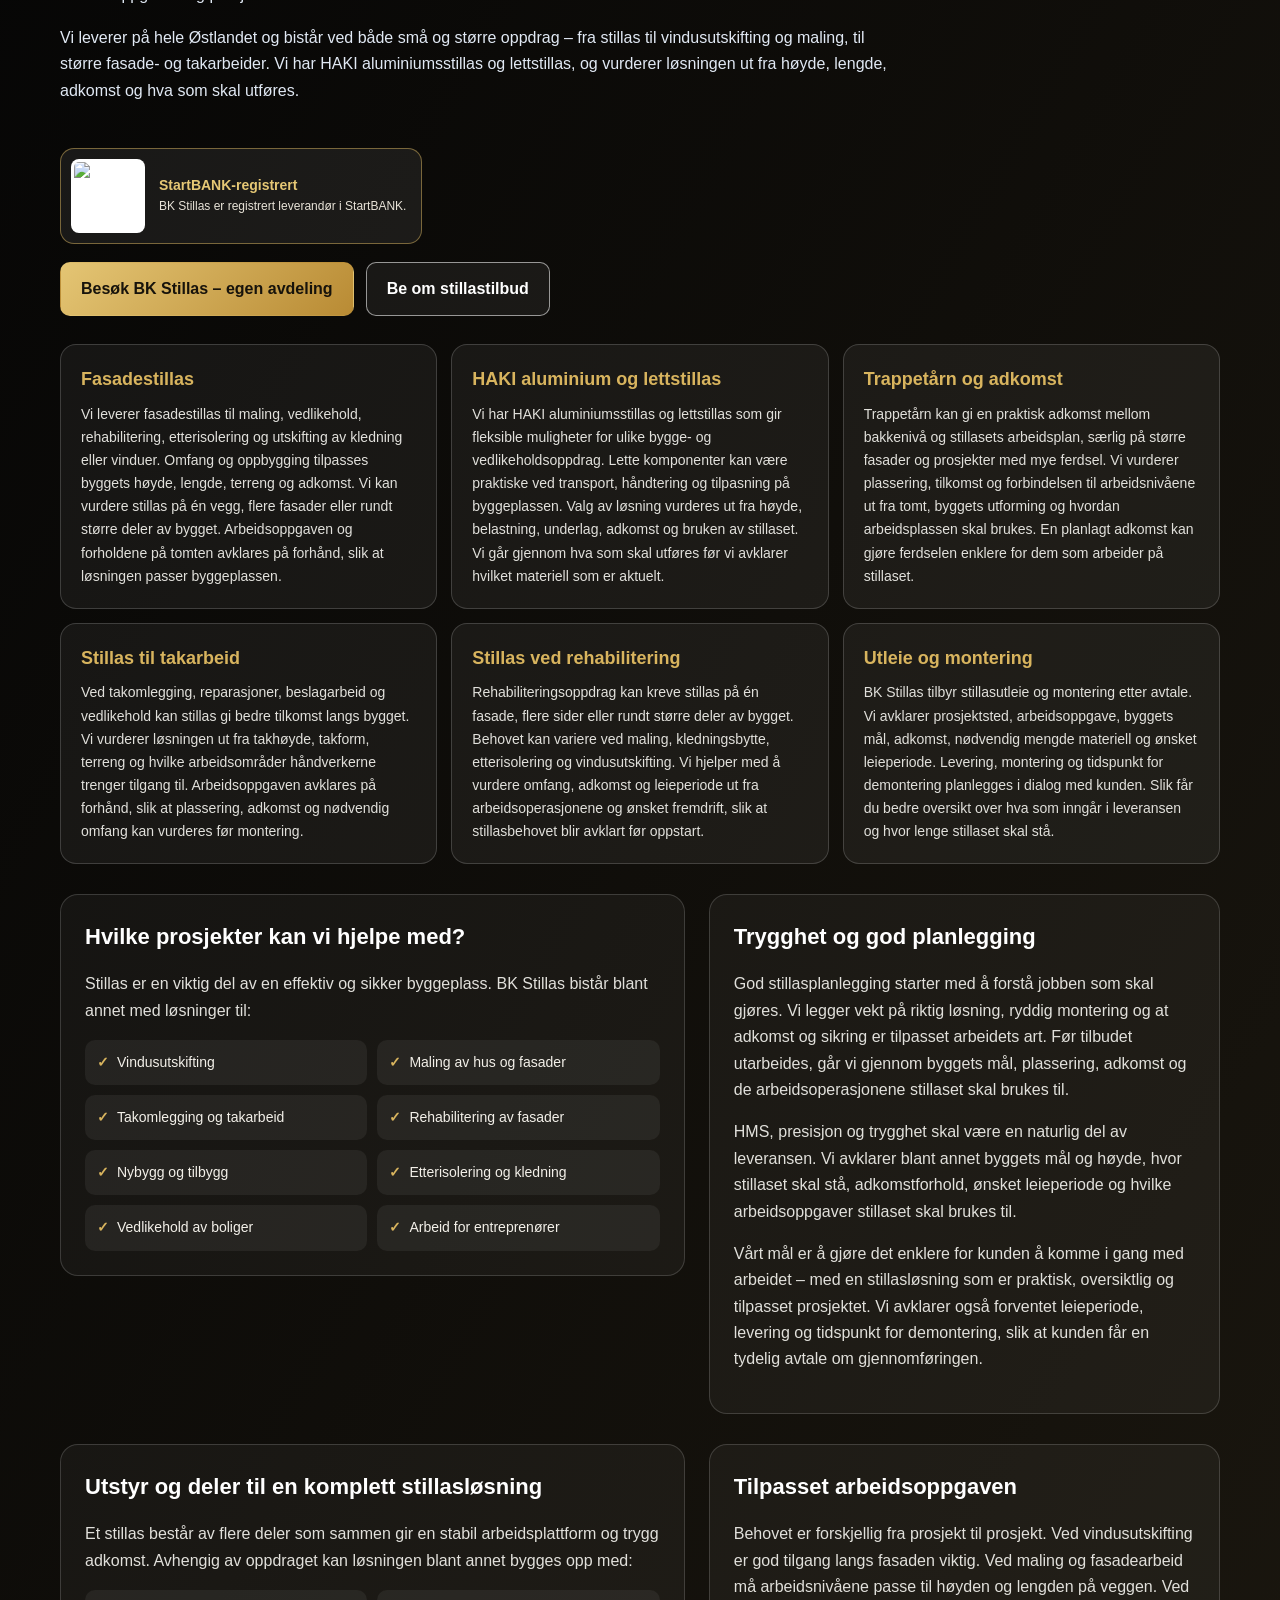
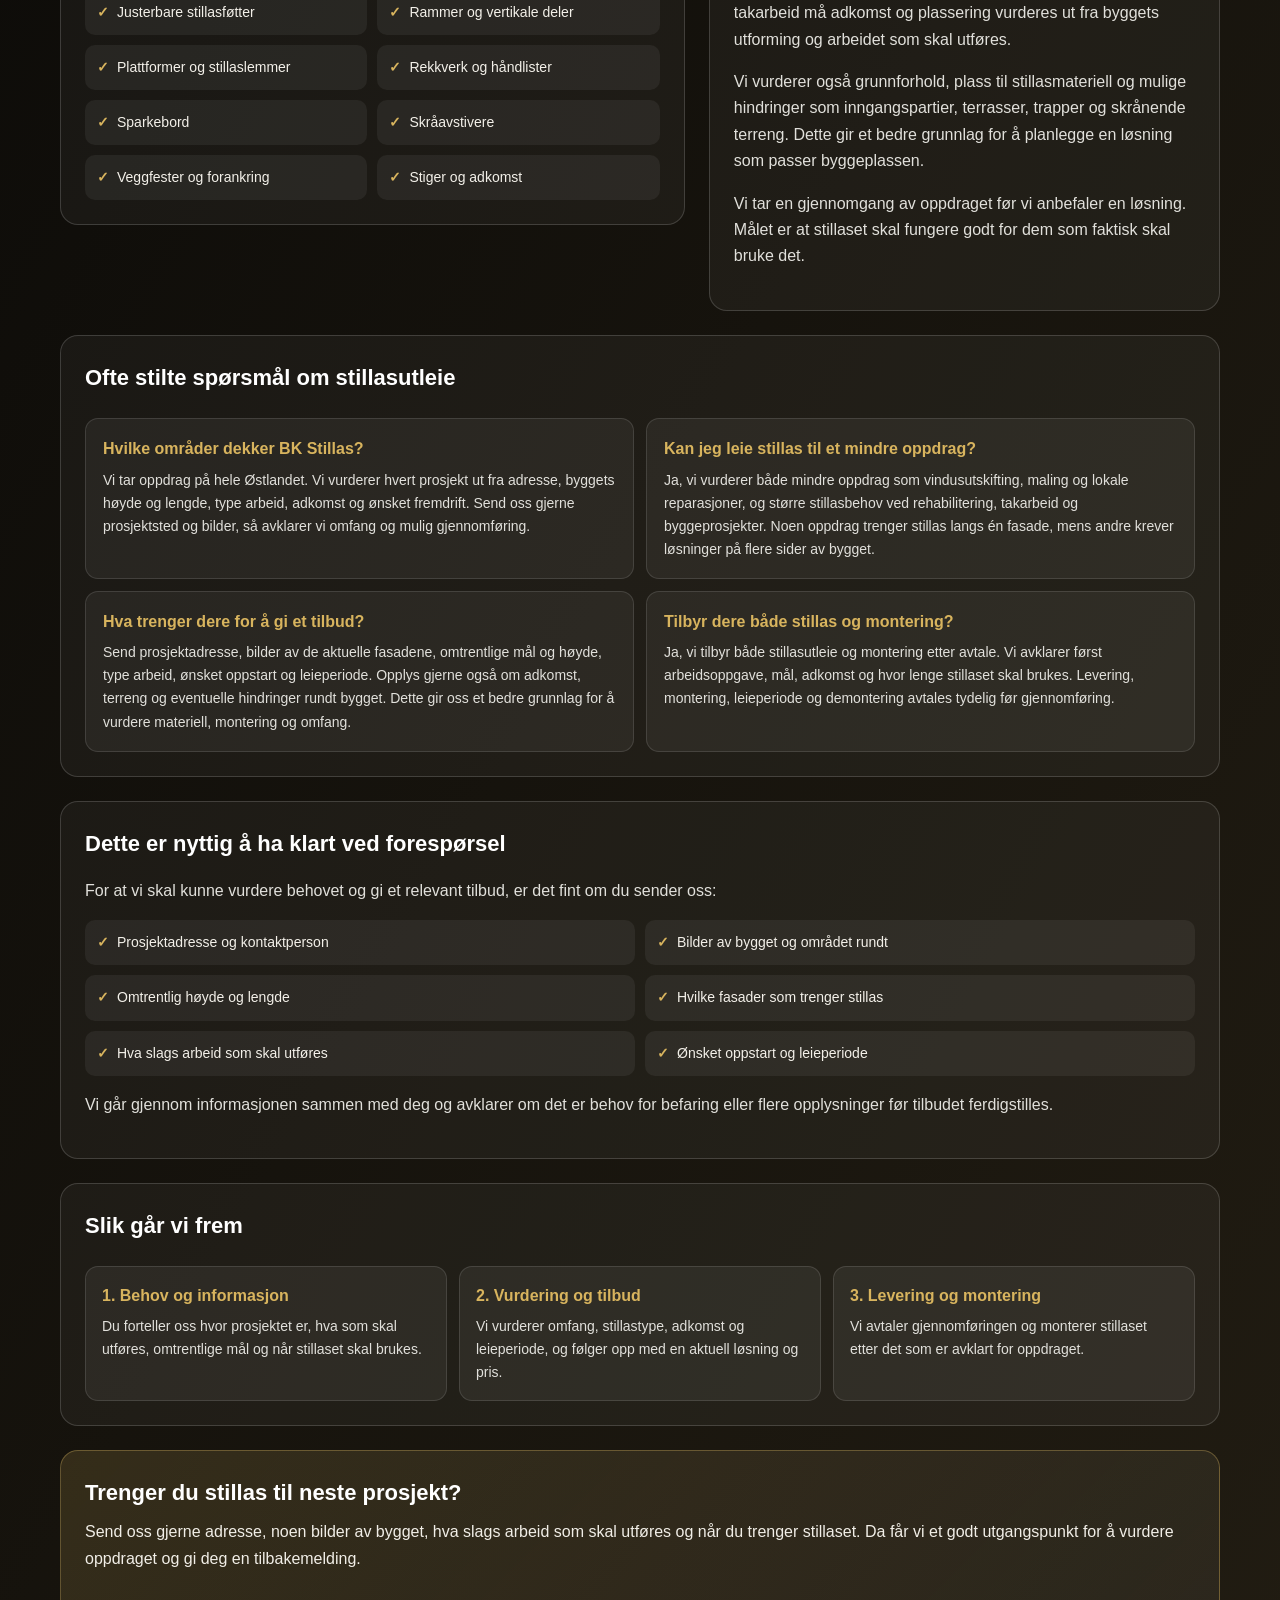
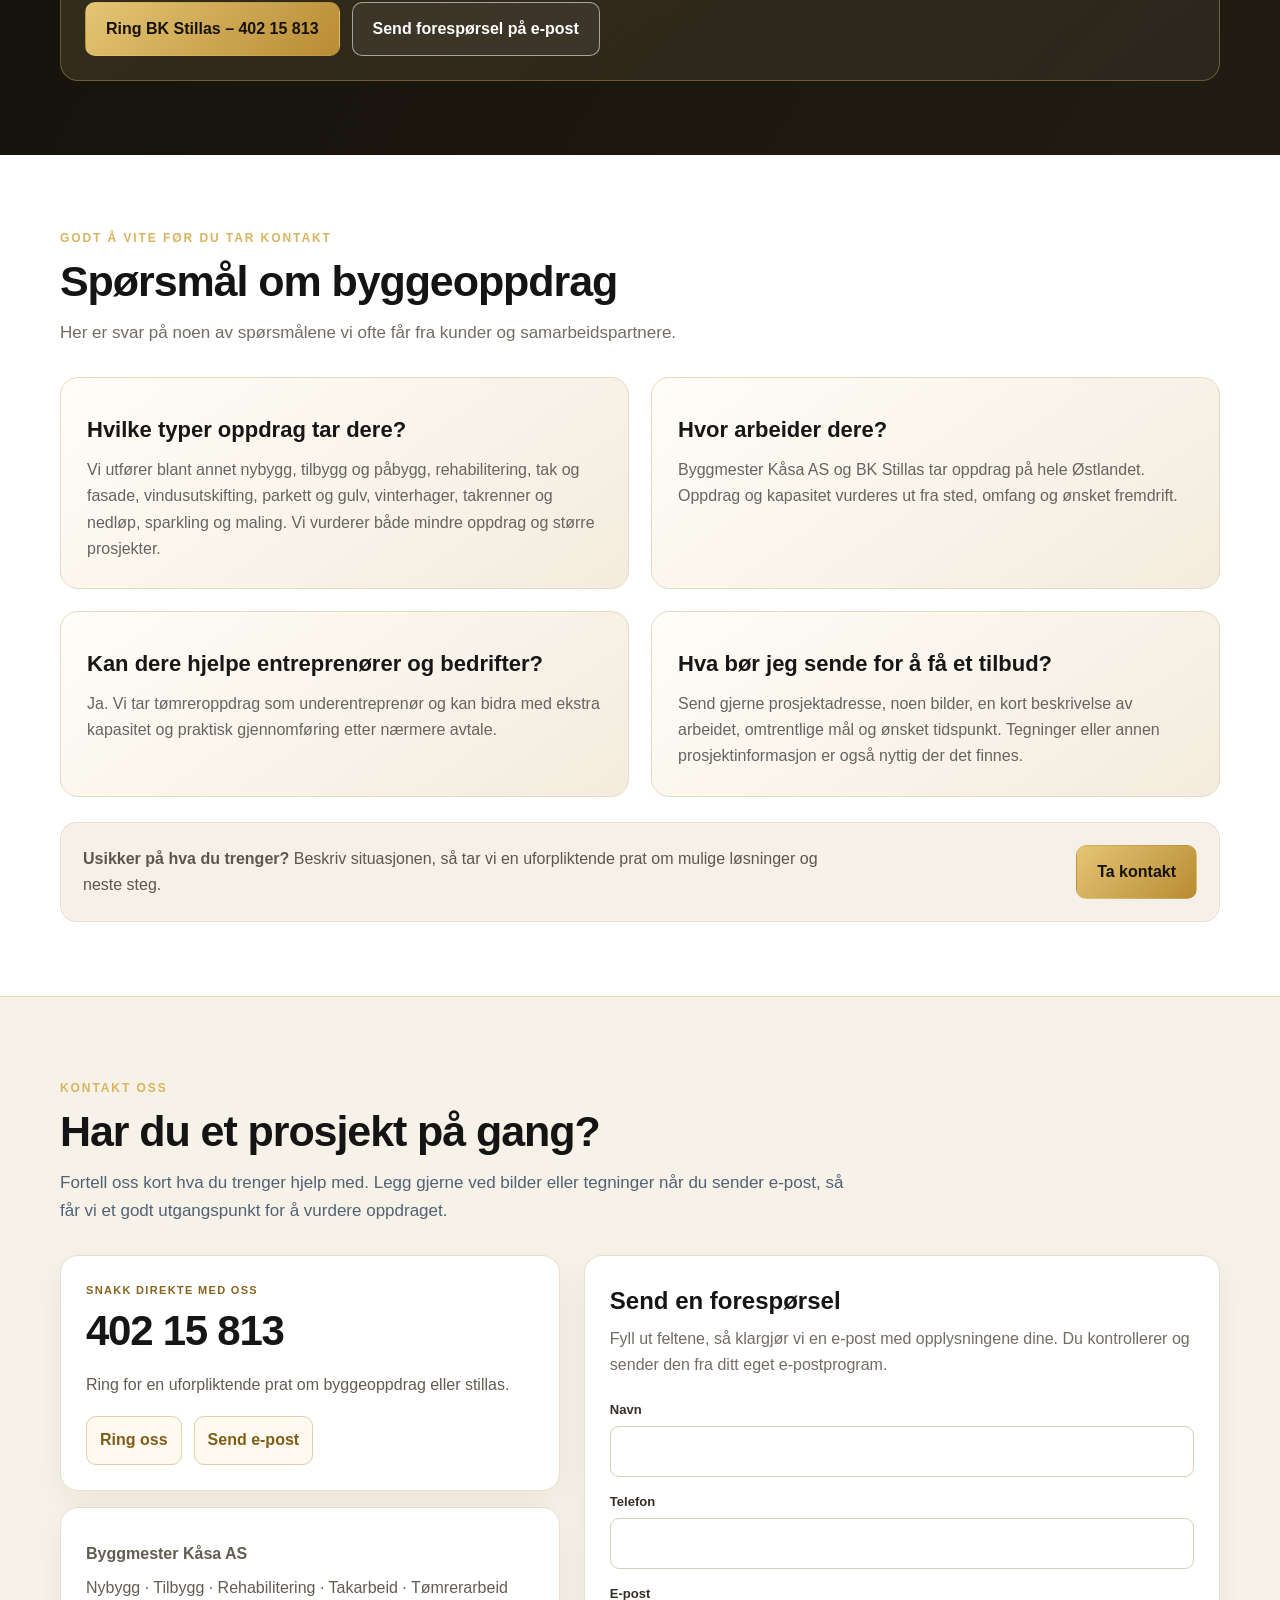
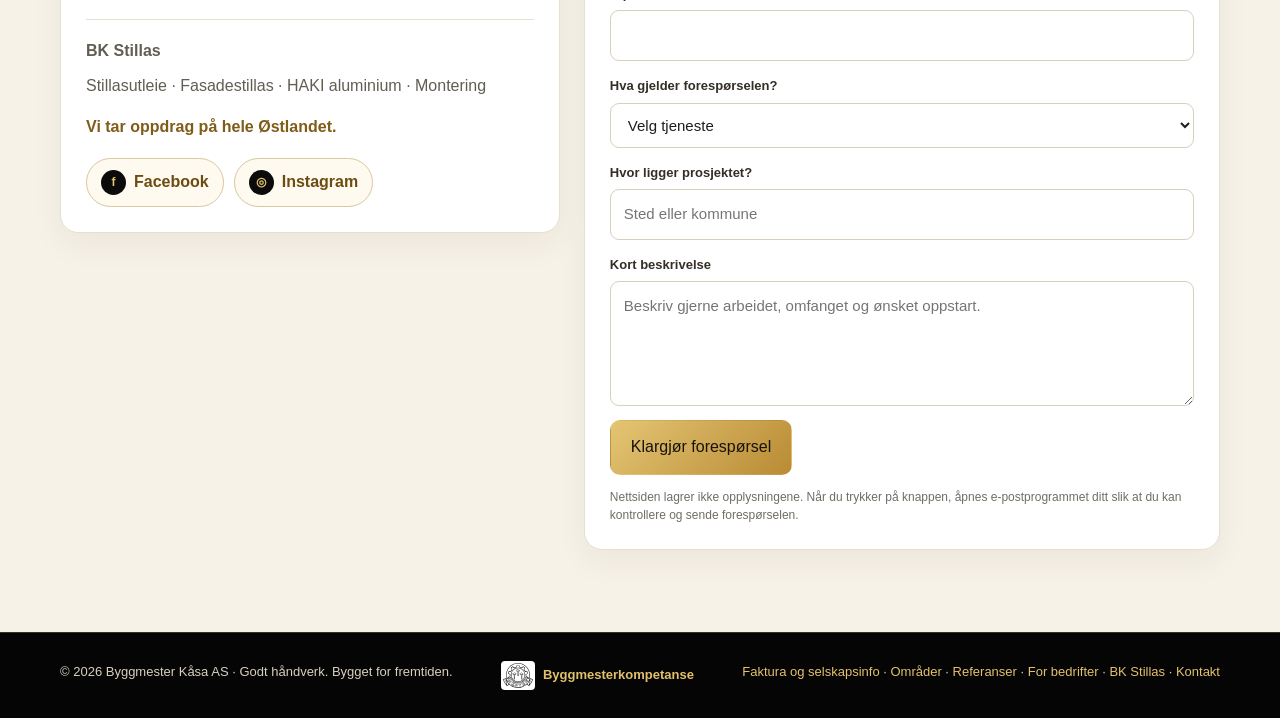
==== commit fb50a638: "Legg til vinterhageprosjekt i prosjektgalleriet" ====
--- a/index.html
+++ b/index.html
@@ -409,6 +409,15 @@
           </div>
         </article>
         <article class="project-card">
+          <img src="images/vinterhage-uteomrade-kasa.png.png" alt="Byggmester Kåsa AS – vinterhage, overbygd terrasse og uteområde" loading="lazy" decoding="async" style="height:auto;aspect-ratio:16/9;object-fit:contain;background:#071b36;">
+          <div class="project-body">
+            <span class="project-type">Vinterhage og uteområde</span>
+            <h3>Overbygd terrasse og vinterhage</h3>
+            <p>Trekonstruksjoner, tak, vegger og kledning ved vinterhager, overbygde uteplasser og mindre utvidelser mot eksisterende bolig.</p>
+            <a class="service-link" href="tilbygg-pabygg.html">Les mer om tilbygg og påbygg →</a>
+          </div>
+        </article>
+        <article class="project-card">
           <img src="images/rehabilitering-innvendig-oppgradering-kasa.webp" alt="Byggmester Kåsa AS – rehabilitering og innvendige oppgraderinger" width="1536" height="1024" loading="lazy" decoding="async" style="height:auto;aspect-ratio:3/2;object-fit:contain;background:#080808;">
           <div class="project-body">
             <span class="project-type">Rehabilitering</span>
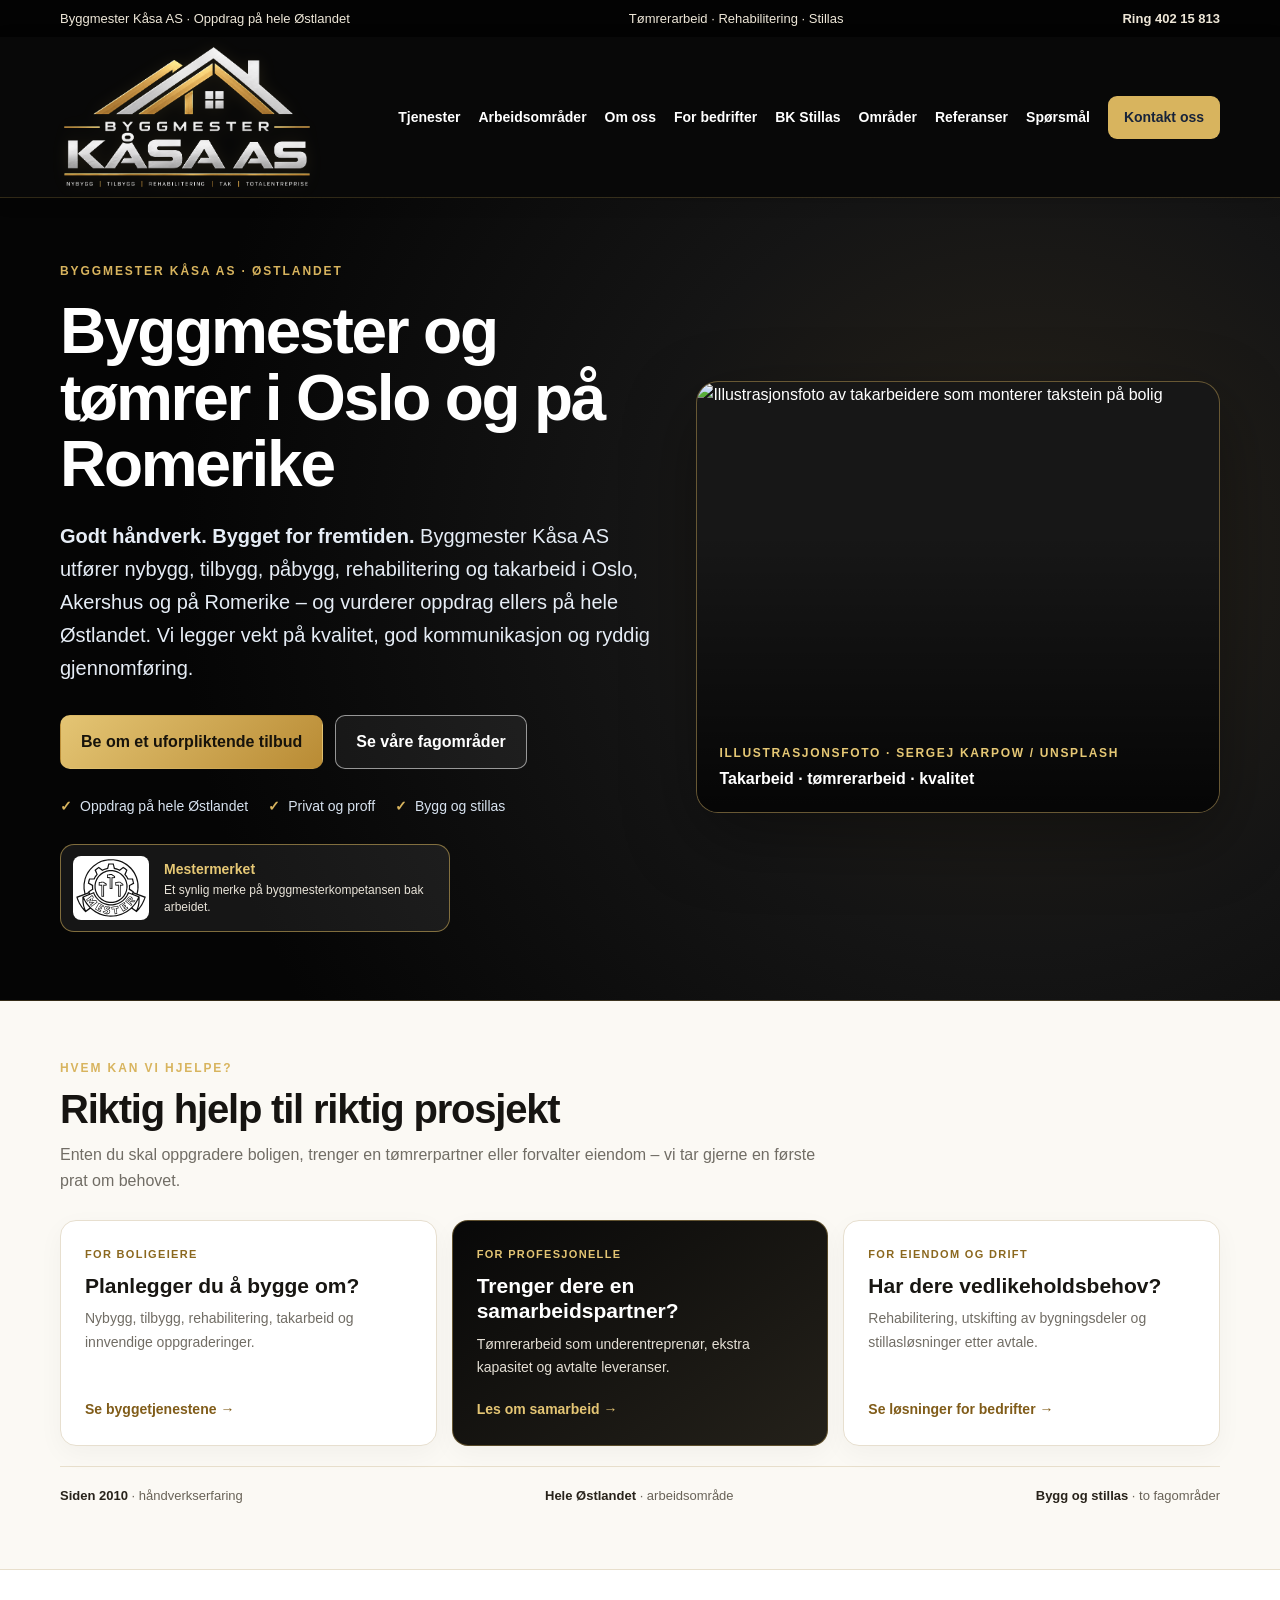
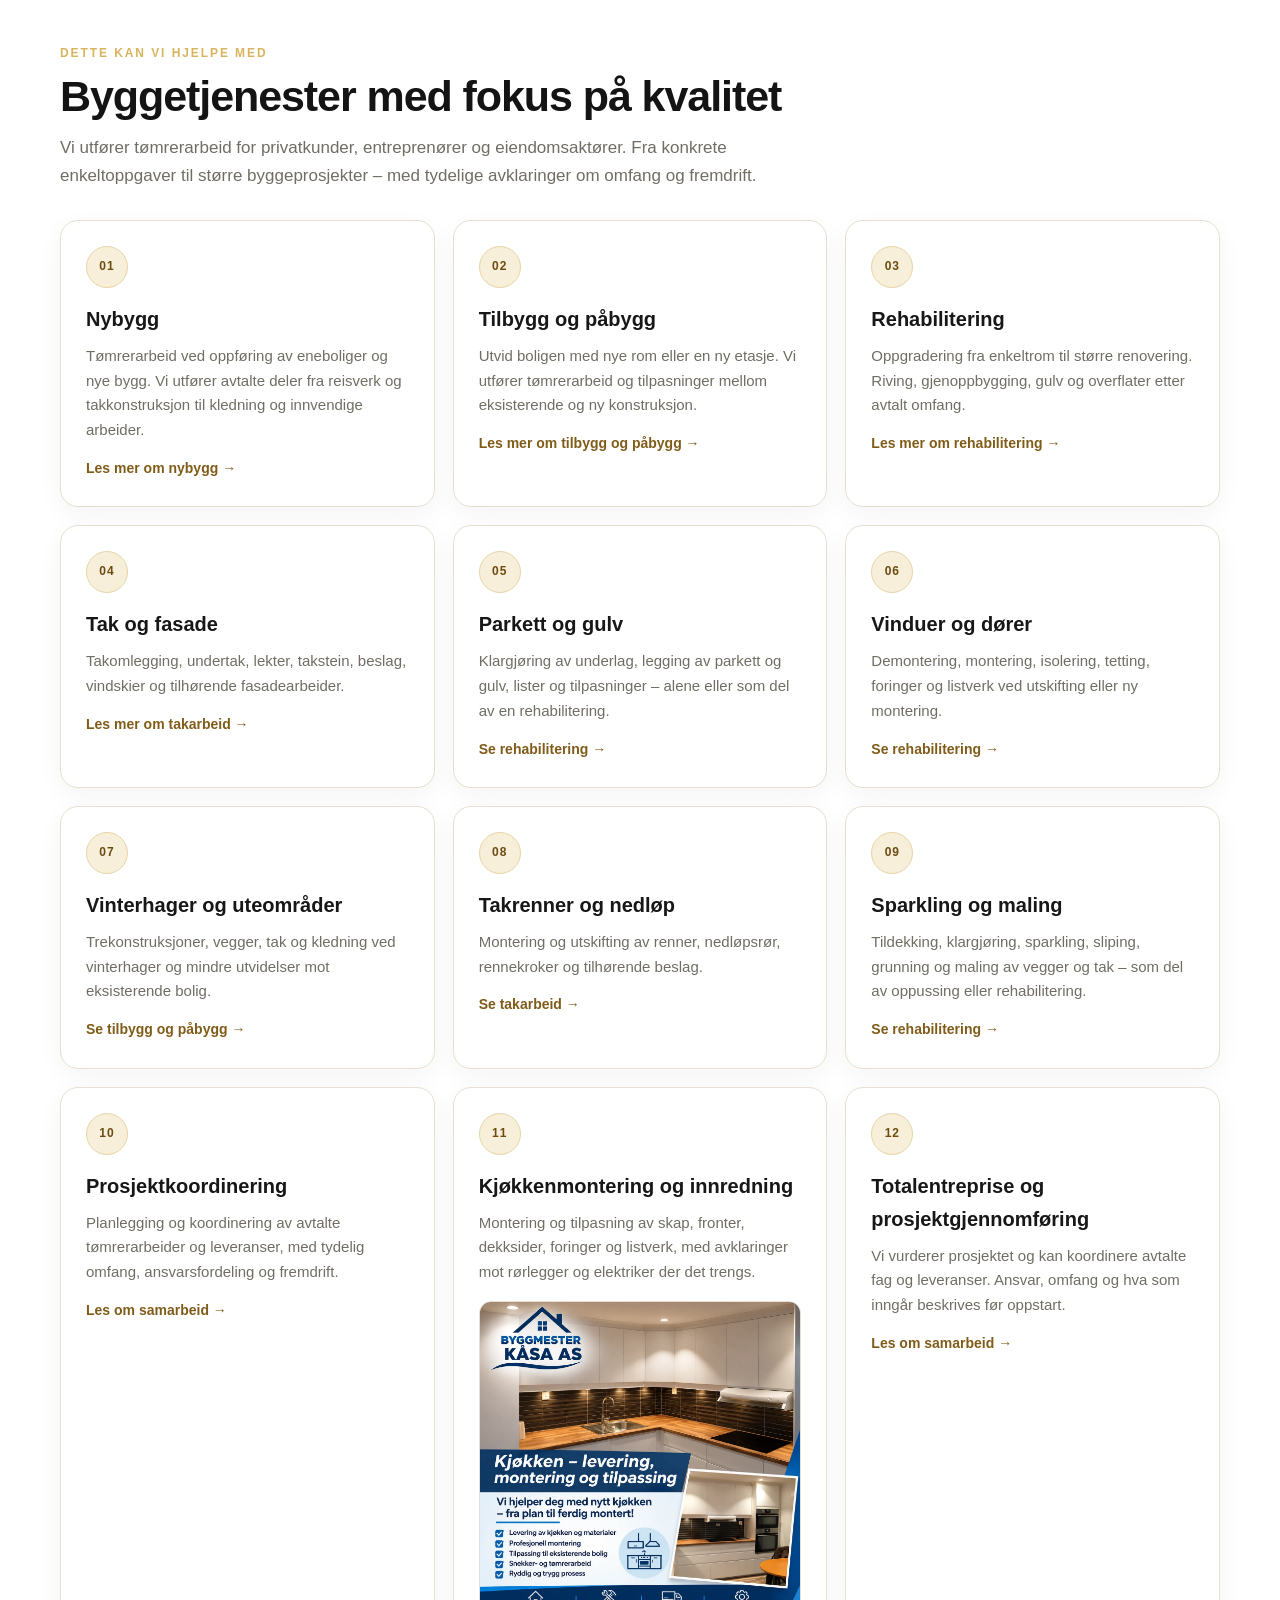
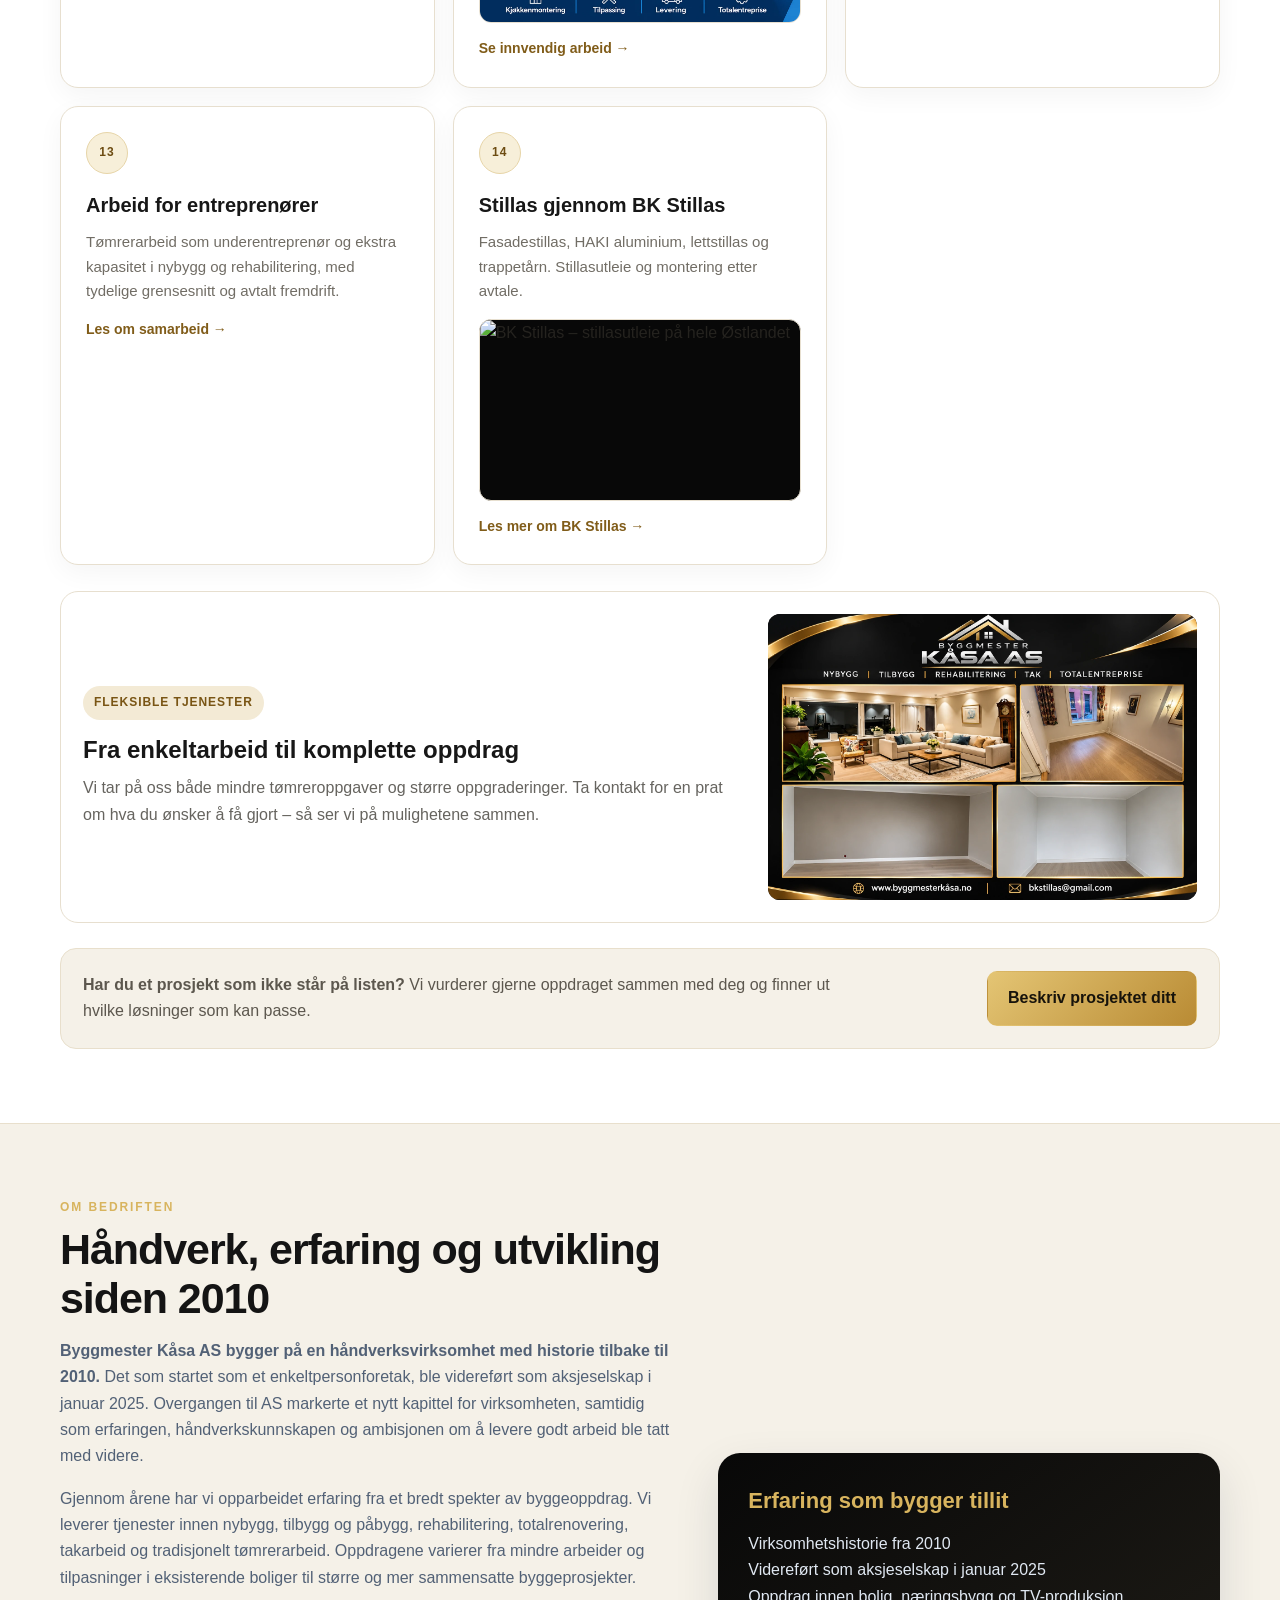
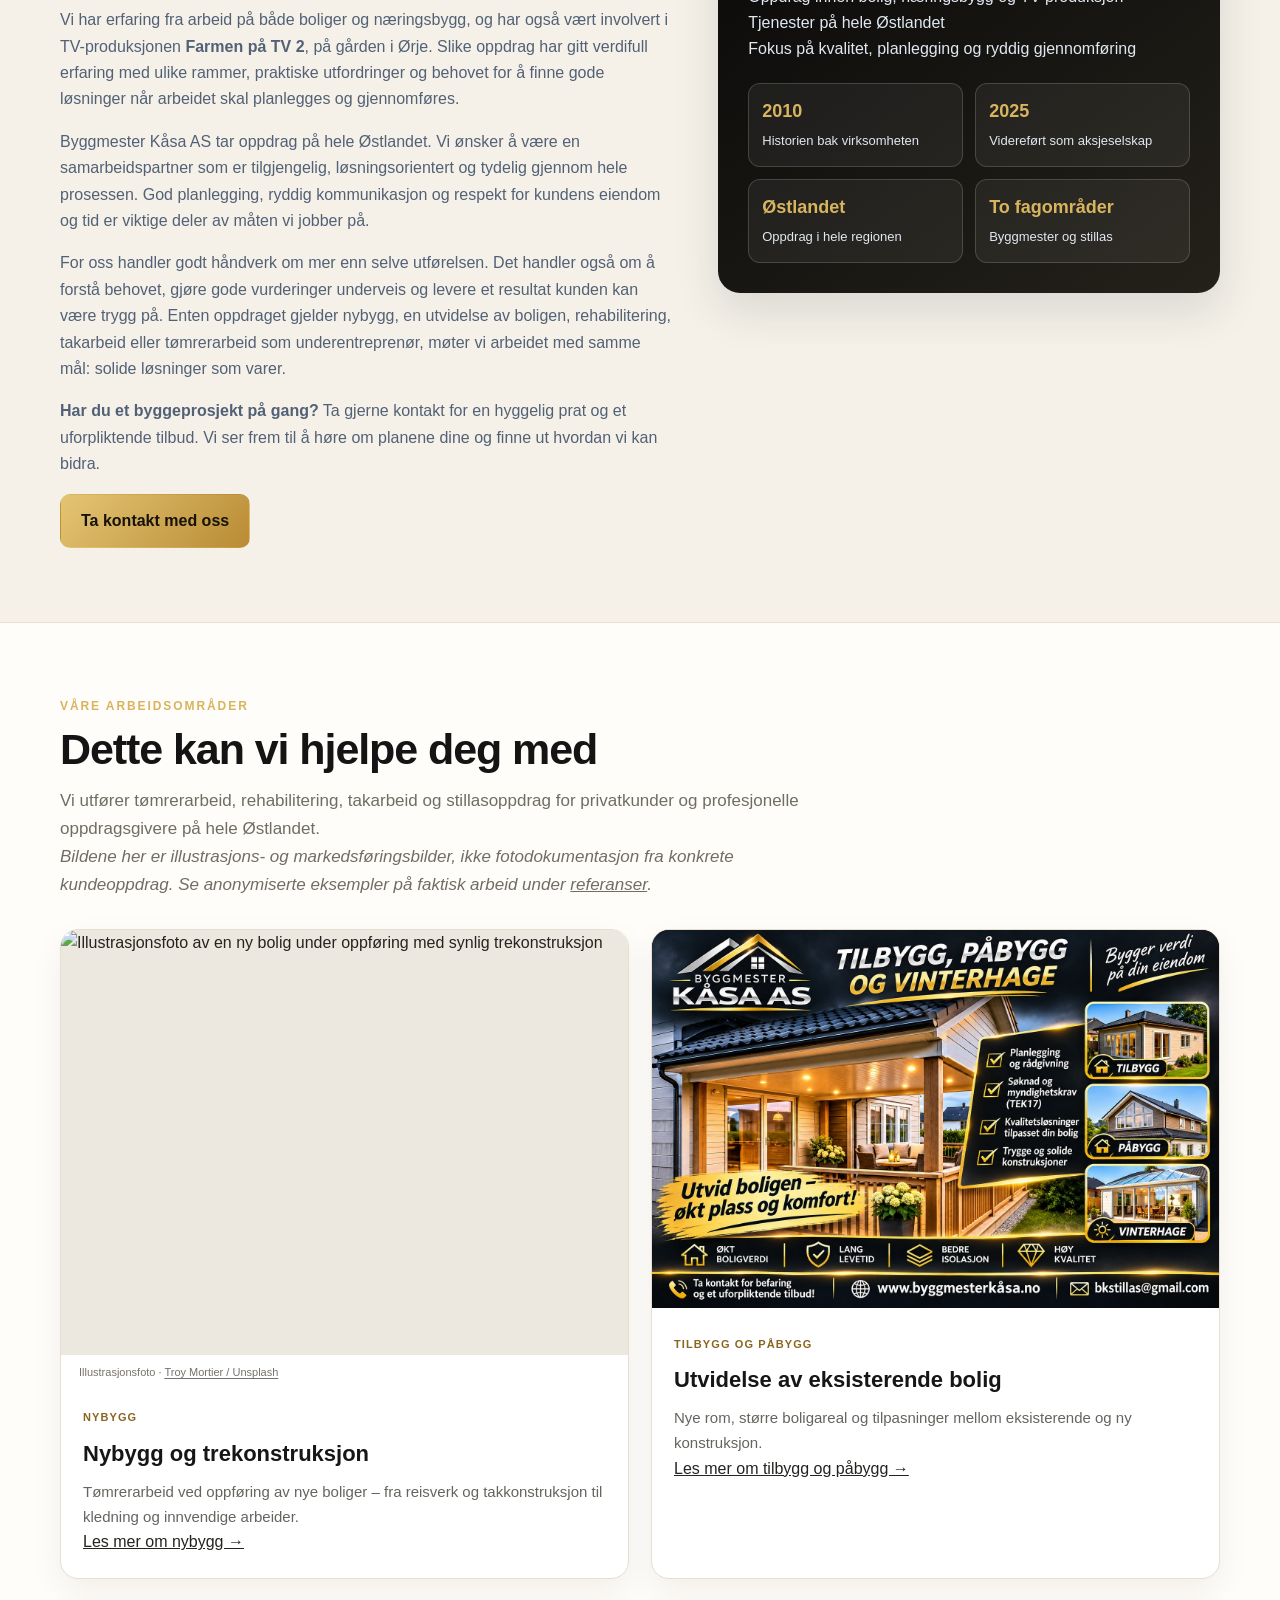
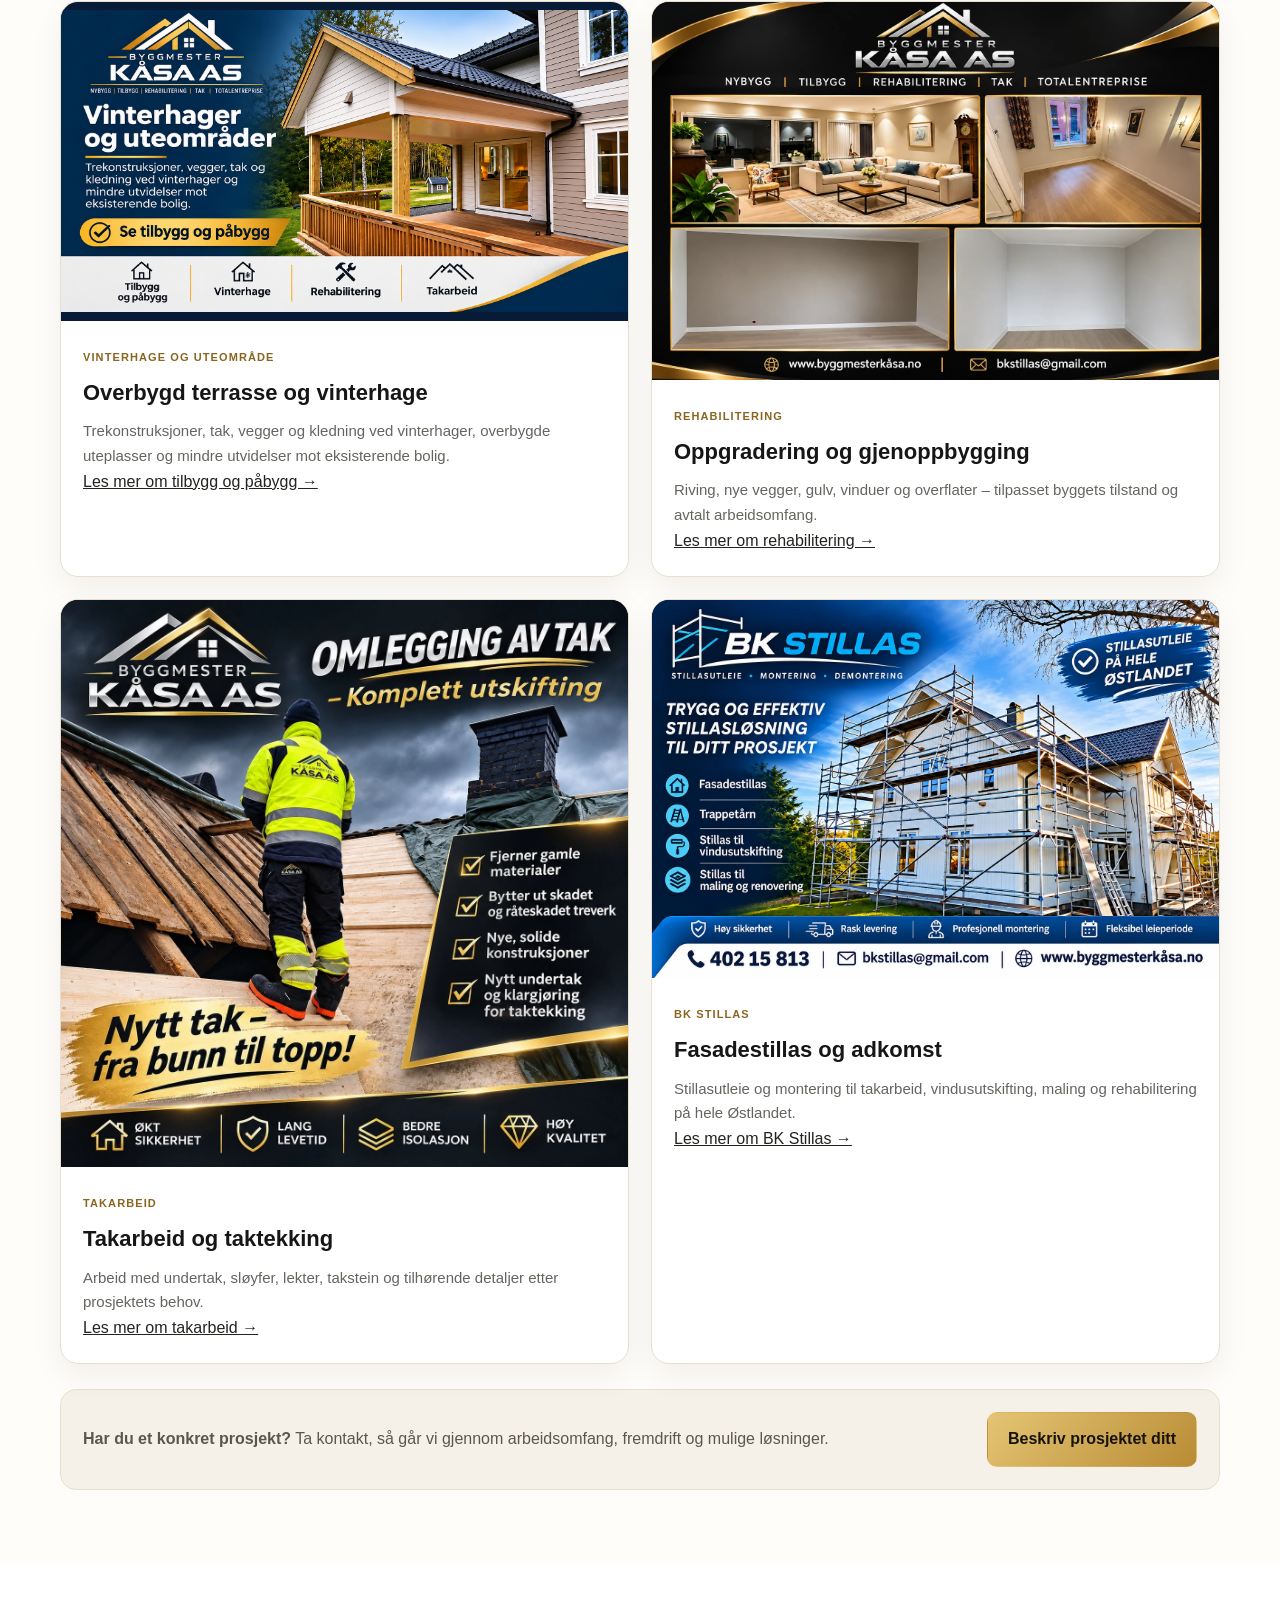
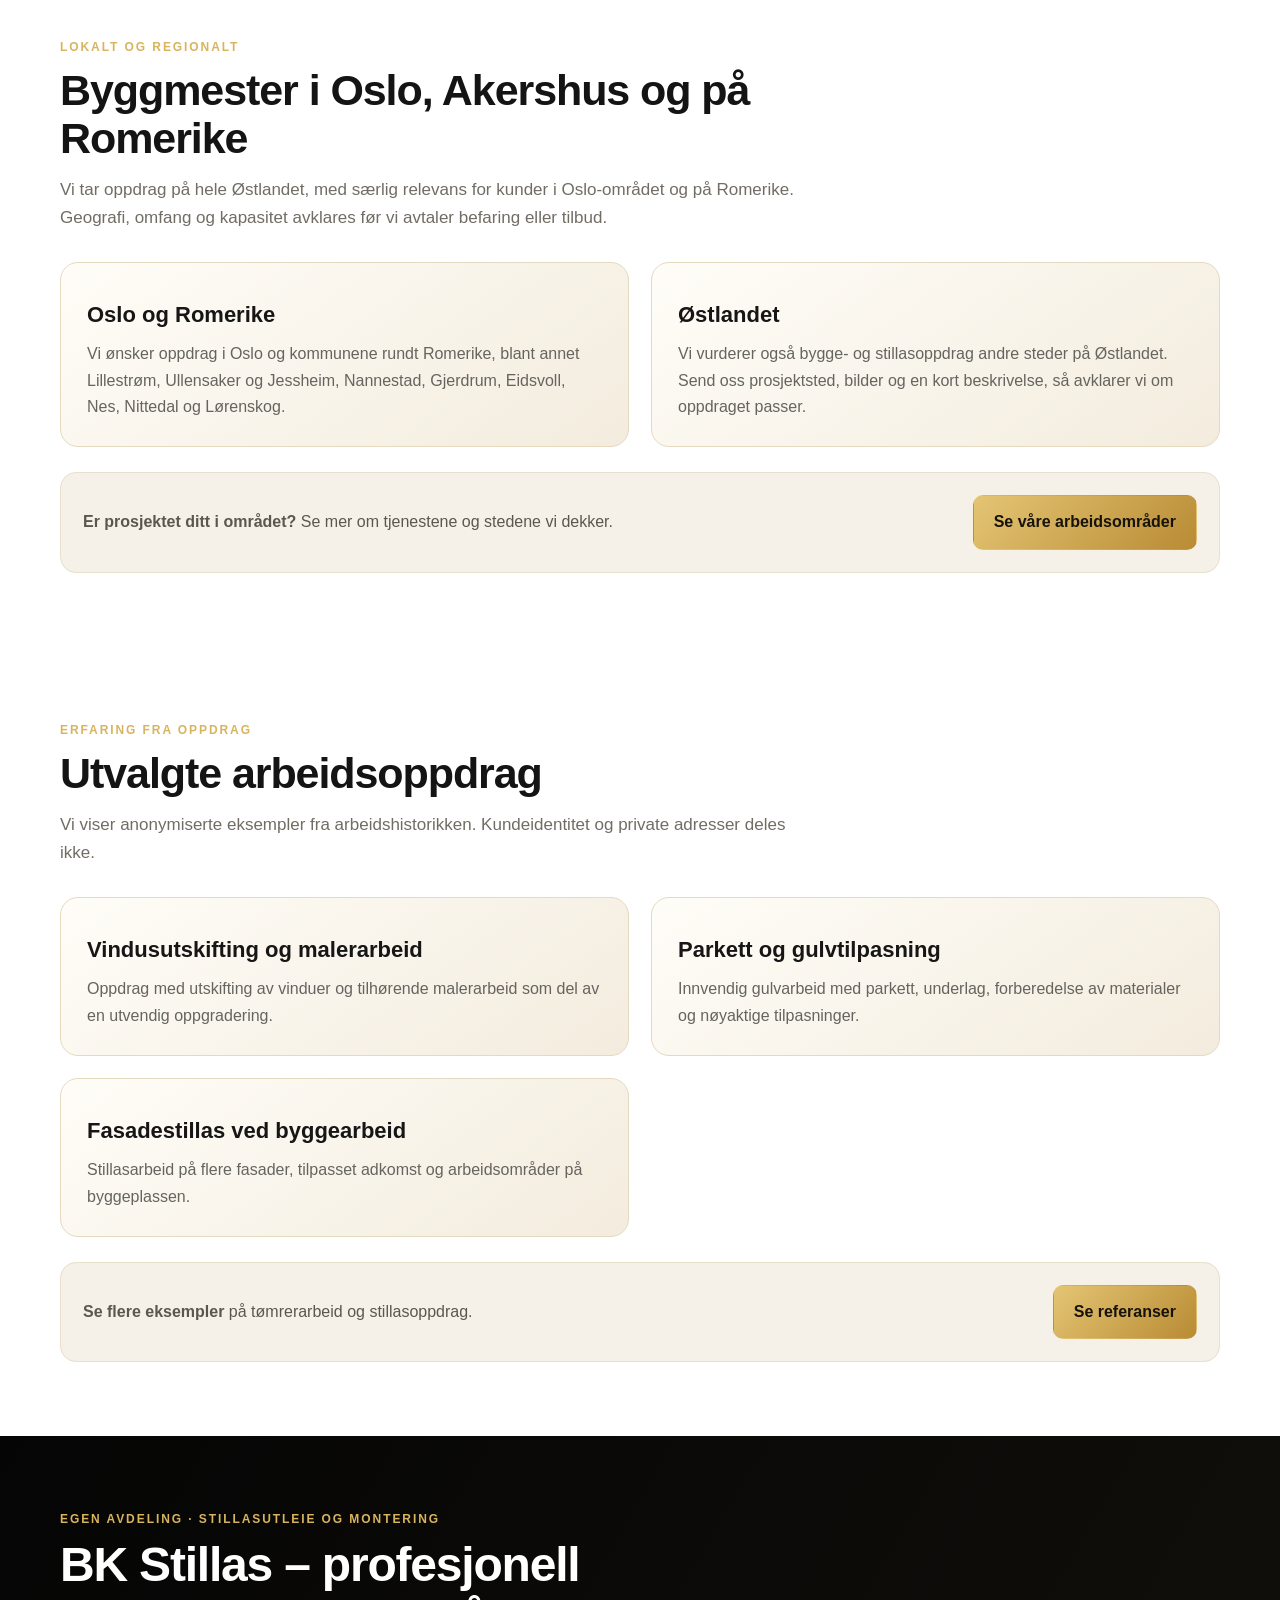
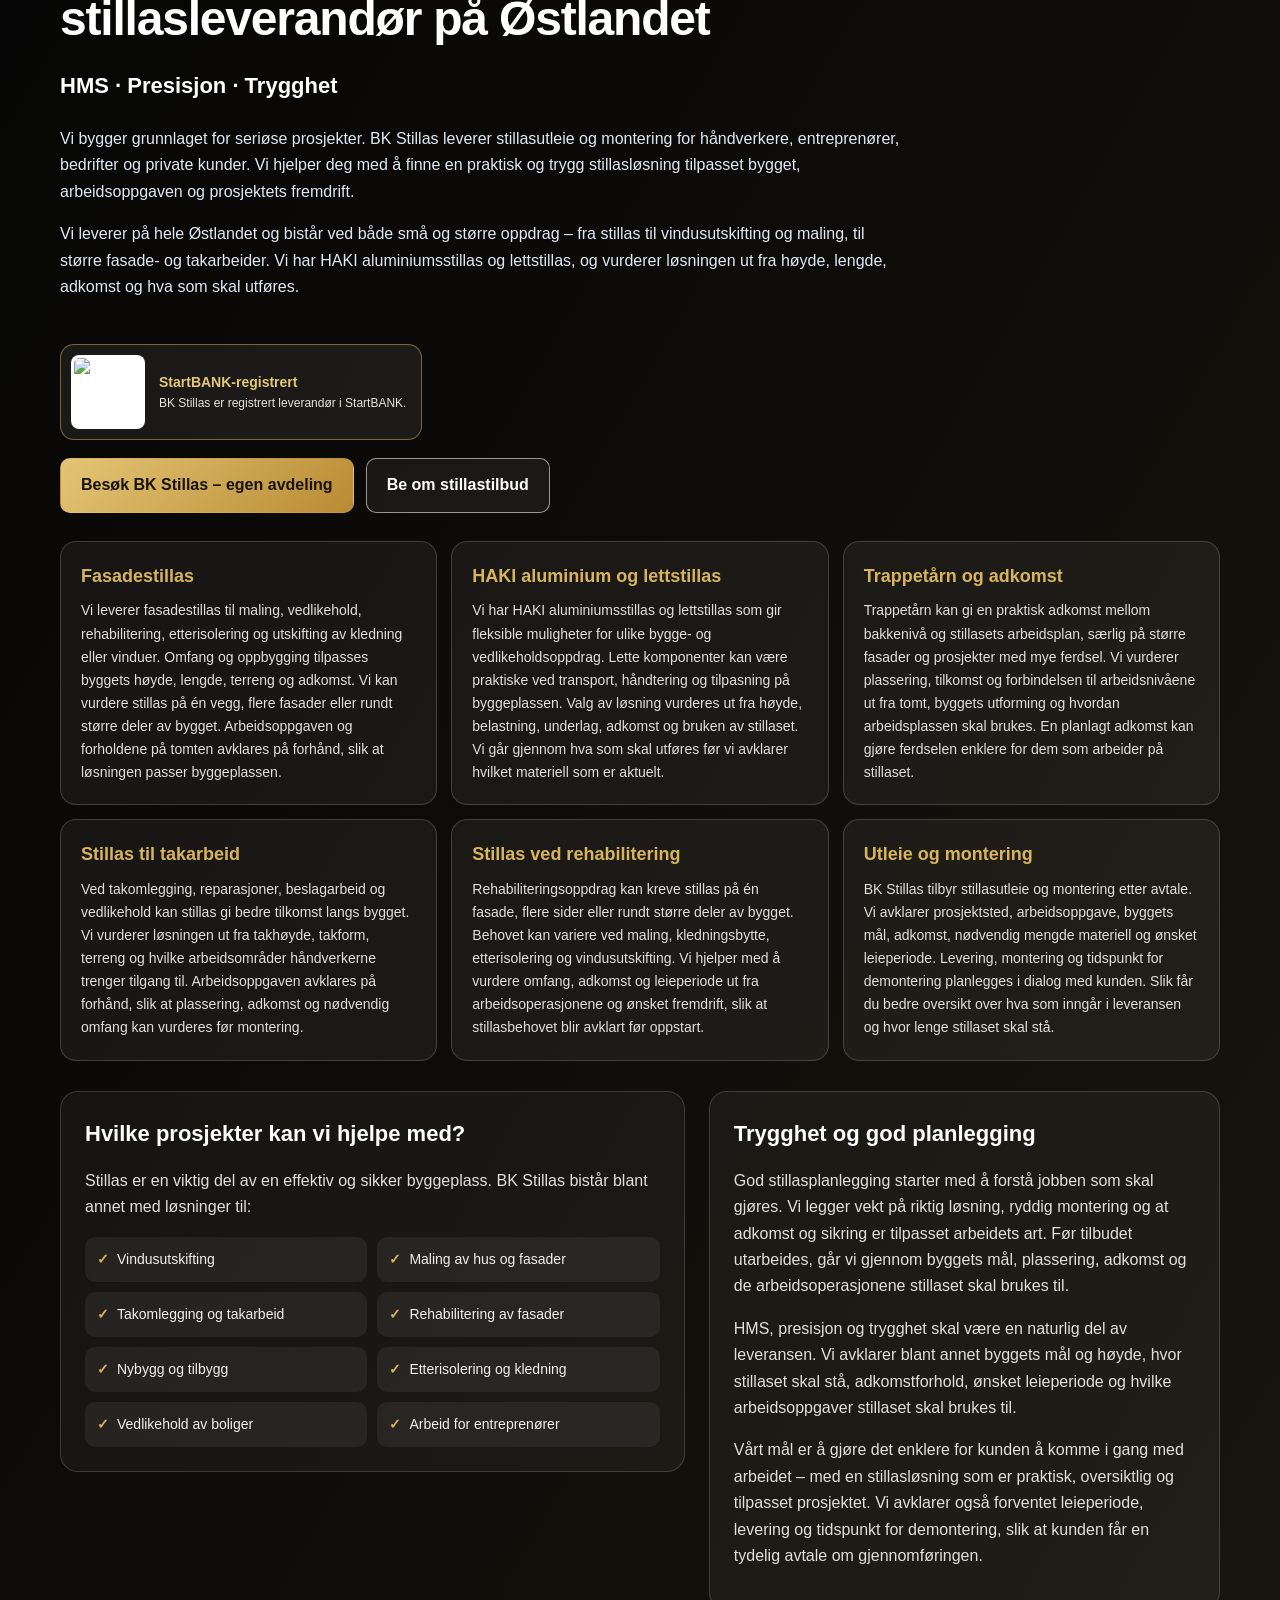
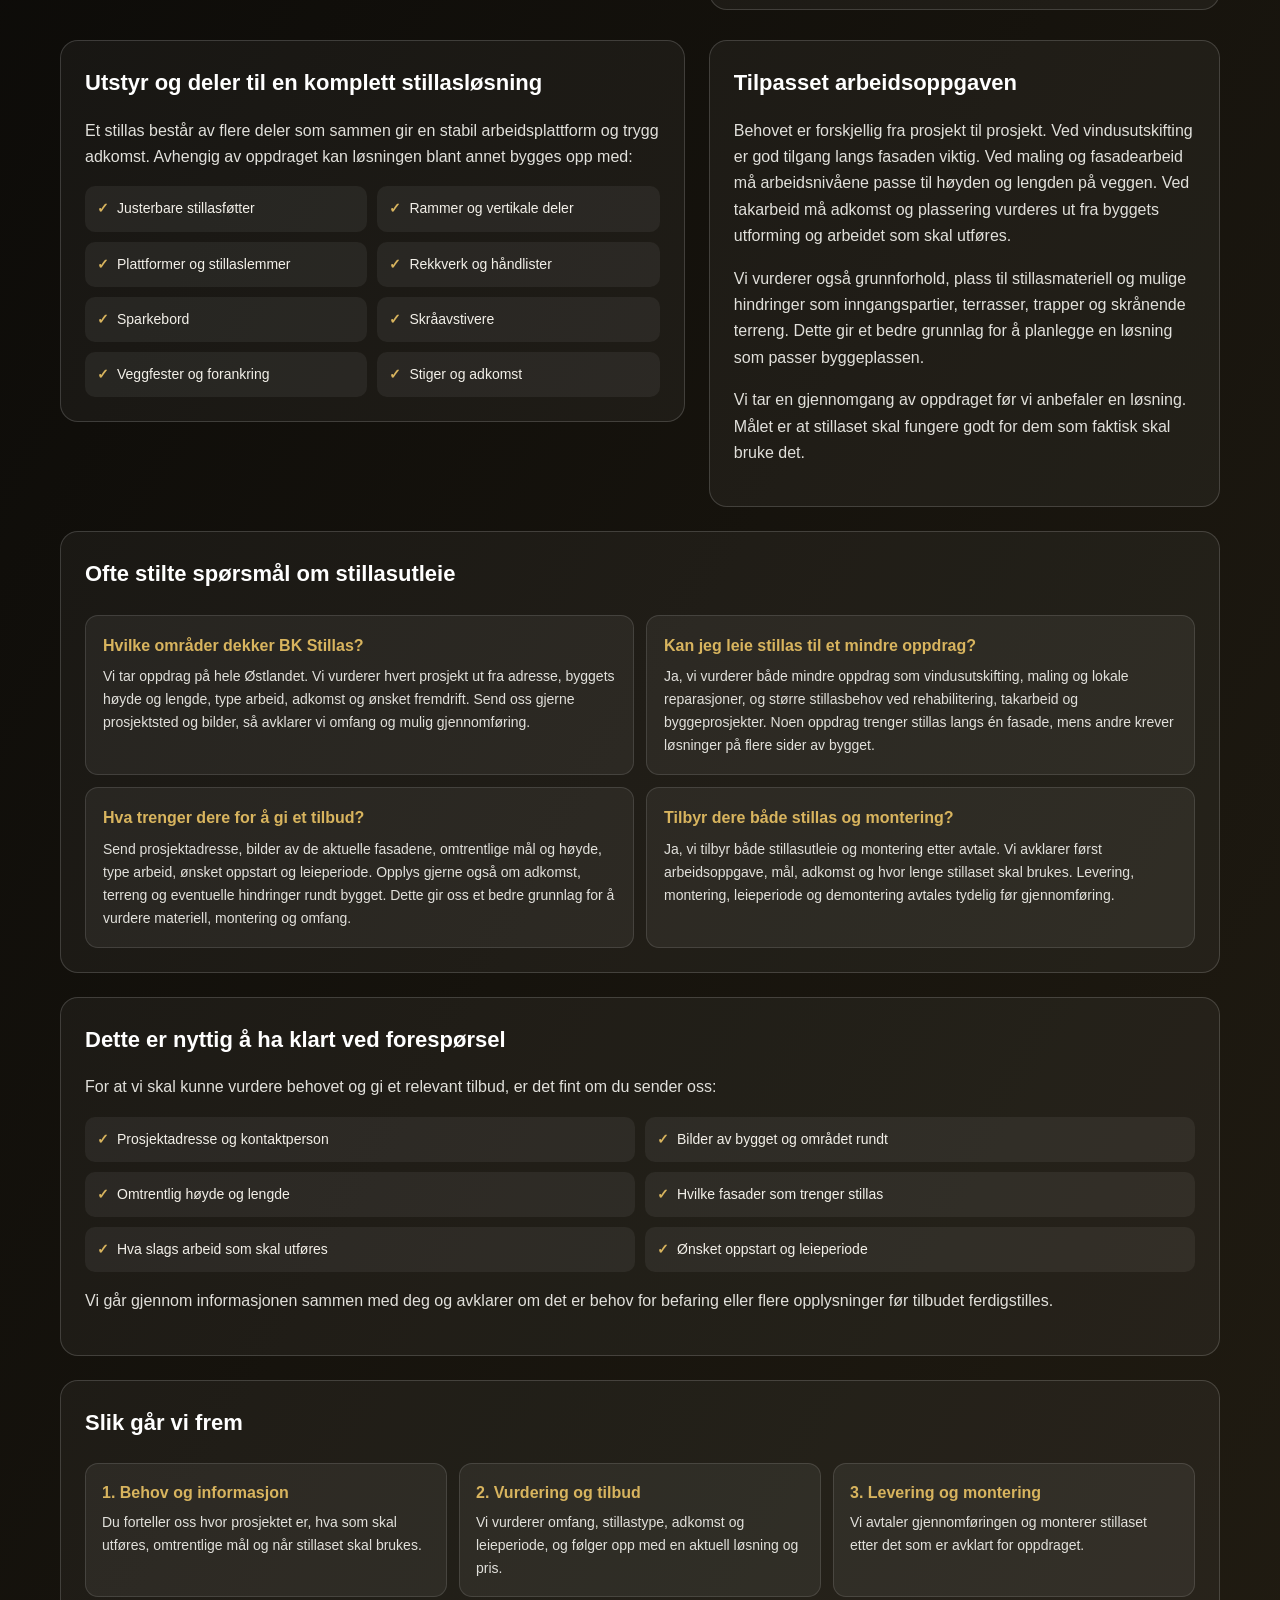
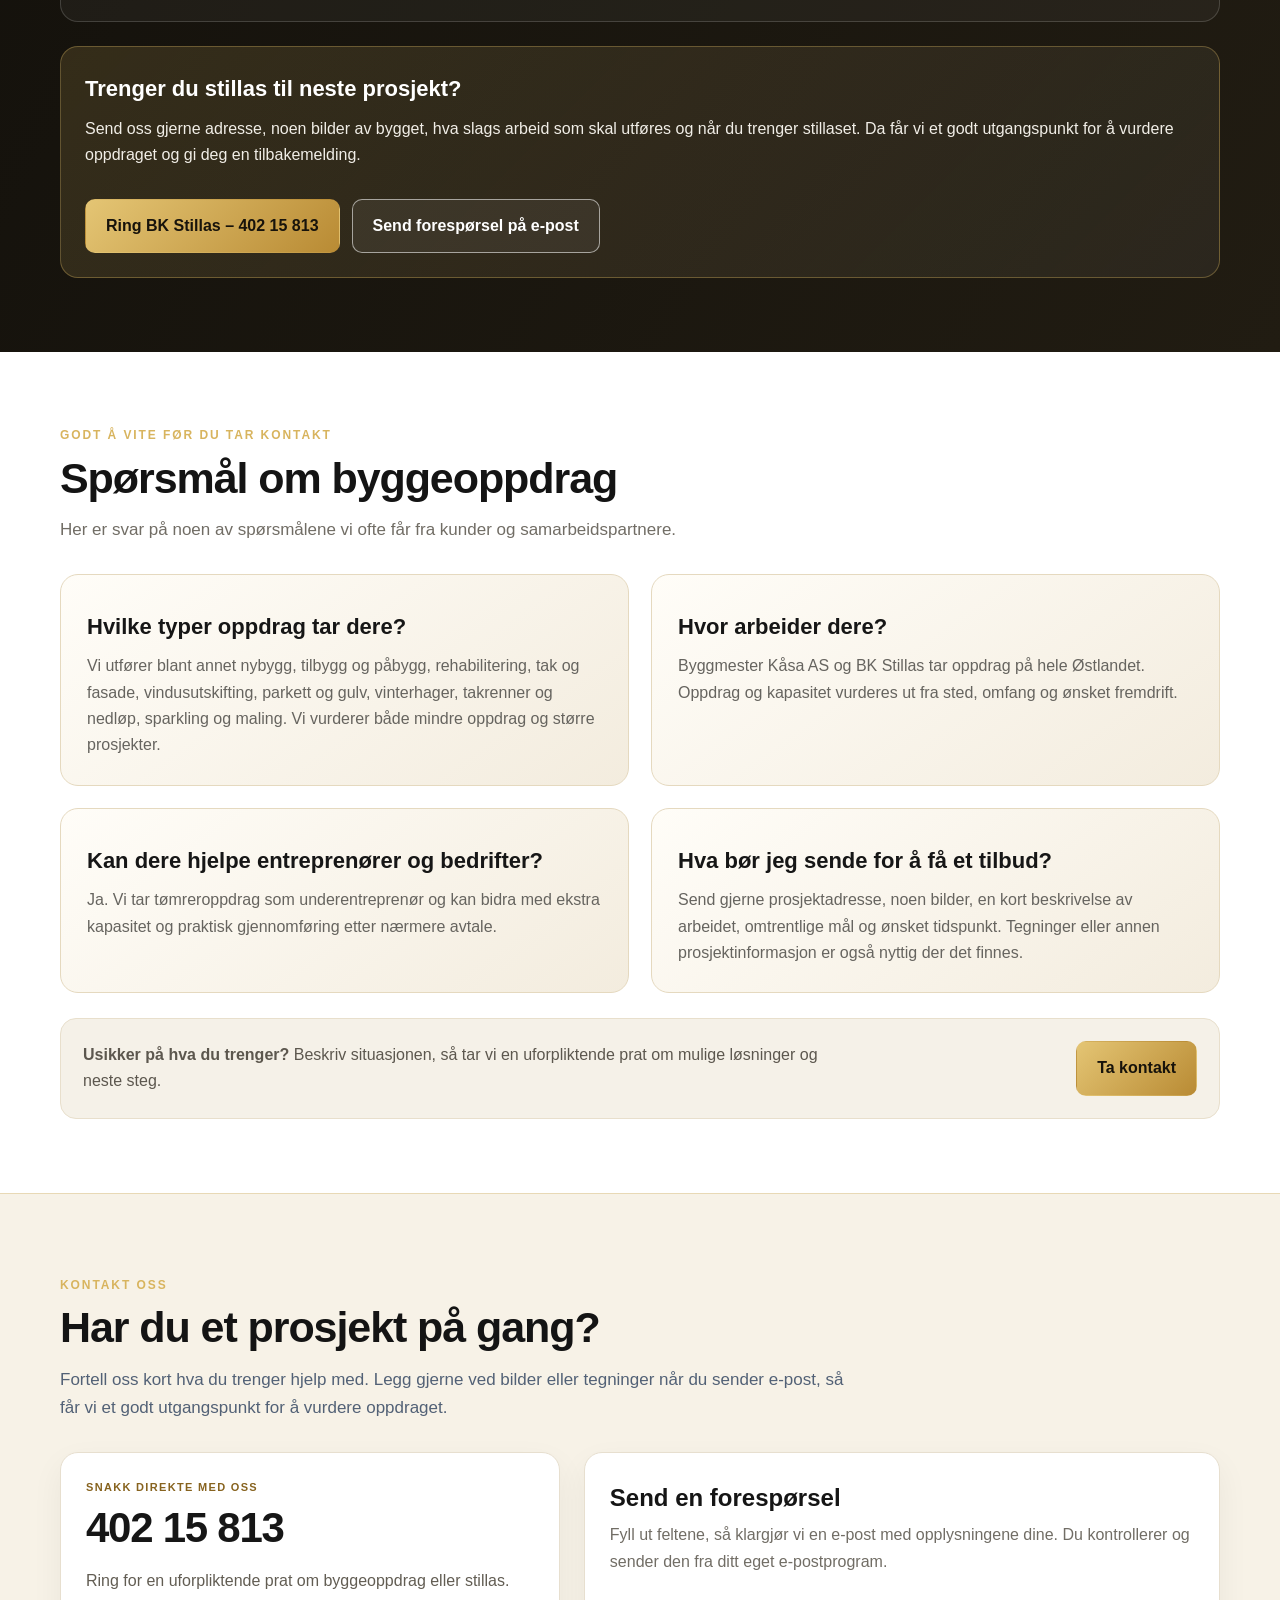
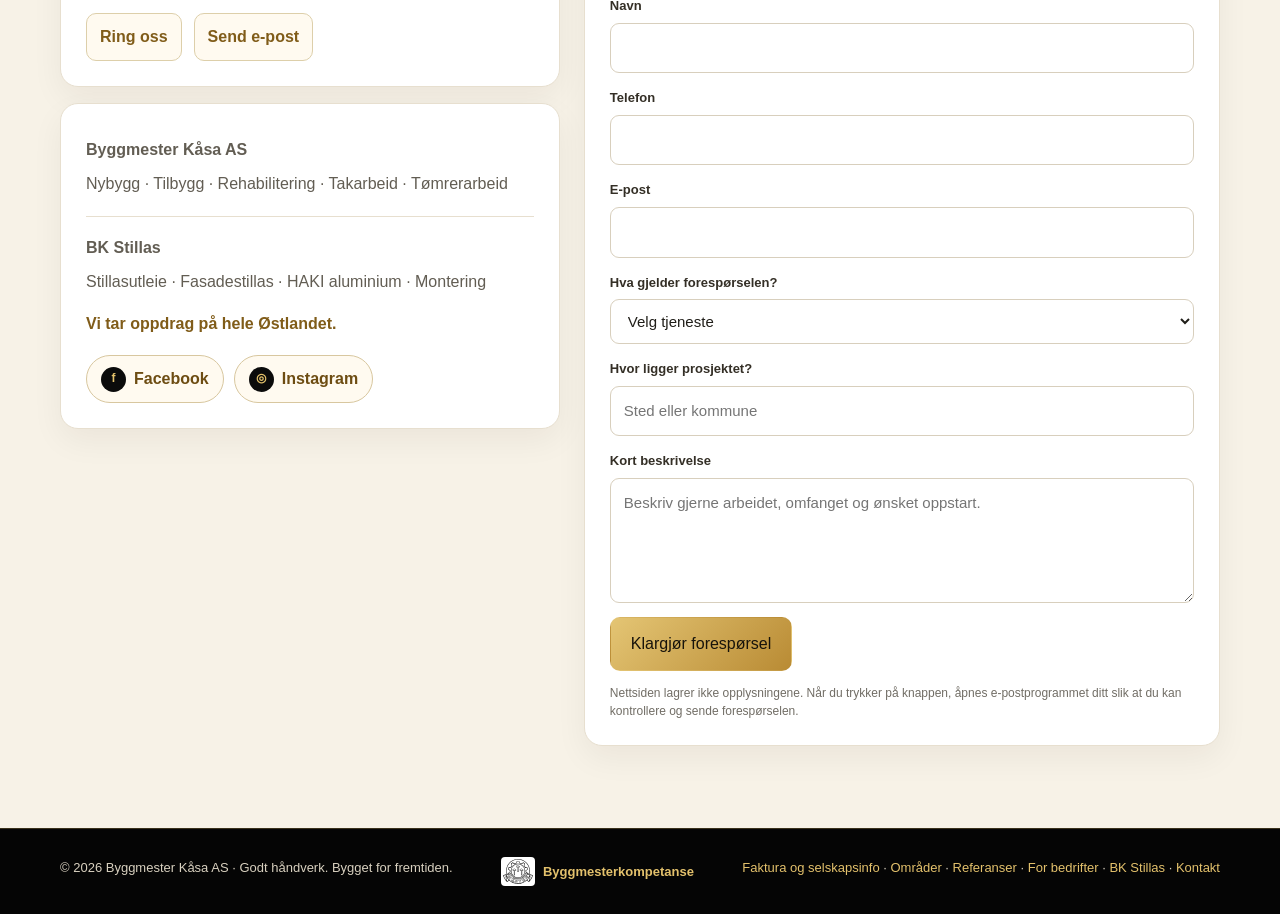
==== commit 05ece26d: "Legg til BK Stillas reklamebilde i tjenestekortet" ====
--- a/index.html
+++ b/index.html
@@ -61,6 +61,7 @@
     .about-panel{background:linear-gradient(145deg,#080808,#24211a);color:#fff;border-radius:22px;padding:30px;box-shadow:0 18px 45px rgba(13,31,58,.12)}.about-panel h3{margin:0 0 12px;color:var(--gold);font-size:22px}.about-panel p{margin:0;color:#e0e8f2}
     .projects{background:#fffdf9}.project-note{border:1px dashed #b7c5d6;background:#f8fafc;border-radius:18px;padding:27px;color:var(--muted)}
     .service .service-link{display:inline-block;margin-top:14px;color:#805c19;font-weight:800;text-decoration:none;font-size:14px}
+    .service-stillas-image{display:block;width:100%;height:auto;aspect-ratio:16/9;object-fit:contain;margin:15px 0 0;border-radius:12px;border:1px solid #e7dfcf;background:#080808}
     .service-kitchen-image{display:block;width:100%;height:auto;margin:16px 0 0;border-radius:12px;border:1px solid #e7dfcf}
     .section-kicker{display:inline-flex;align-items:center;gap:8px;padding:7px 11px;border-radius:999px;background:#f3ead5;color:#795514;font-size:12px;font-weight:800;letter-spacing:.08em;text-transform:uppercase}
     .project-grid{display:grid;grid-template-columns:repeat(2,minmax(0,1fr));gap:22px}
@@ -344,7 +345,7 @@
         <article class="service"><div class="icon">11</div><h3>Kjøkkenmontering og innredning</h3><p>Montering og tilpasning av skap, fronter, dekksider, foringer og listverk, med avklaringer mot rørlegger og elektriker der det trengs.</p><img class="service-kitchen-image" src="images/kjokkenmontering-kasa.webp" alt="Byggmester Kåsa AS – kjøkkenlevering, montering og tilpassing" loading="lazy" decoding="async"><a class="service-link" href="rehabilitering.html">Se innvendig arbeid →</a></article>
         <article class="service"><div class="icon">12</div><h3>Totalentreprise og prosjektgjennomføring</h3><p>Vi vurderer prosjektet og kan koordinere avtalte fag og leveranser. Ansvar, omfang og hva som inngår beskrives før oppstart.</p><a class="service-link" href="samarbeid.html">Les om samarbeid →</a></article>
         <article class="service"><div class="icon">13</div><h3>Arbeid for entreprenører</h3><p>Tømrerarbeid som underentreprenør og ekstra kapasitet i nybygg og rehabilitering, med tydelige grensesnitt og avtalt fremdrift.</p><a class="service-link" href="samarbeid.html">Les om samarbeid →</a></article>
-        <article class="service"><div class="icon">14</div><h3>Stillas gjennom BK Stillas</h3><p>Fasadestillas, HAKI aluminium, lettstillas og trappetårn. Stillasutleie og montering etter avtale.</p><a class="service-link" href="bk-stillas.html">Les mer om BK Stillas →</a></article>
+        <article class="service"><div class="icon">14</div><h3>Stillas gjennom BK Stillas</h3><p>Fasadestillas, HAKI aluminium, lettstillas og trappetårn. Stillasutleie og montering etter avtale.</p><img class="service-stillas-image" src="images/bk-stillas-reklame.jpg" alt="BK Stillas – stillasutleie på hele Østlandet" width="1200" height="675" loading="lazy" decoding="async"><a class="service-link" href="bk-stillas.html">Les mer om BK Stillas →</a></article>
       </div>
       <div class="service-promo">
         <div><span class="section-kicker">Fleksible tjenester</span><h3>Fra enkeltarbeid til komplette oppdrag</h3><p>Vi tar på oss både mindre tømreroppgaver og større oppgraderinger. Ta kontakt for en prat om hva du ønsker å få gjort – så ser vi på mulighetene sammen.</p></div>
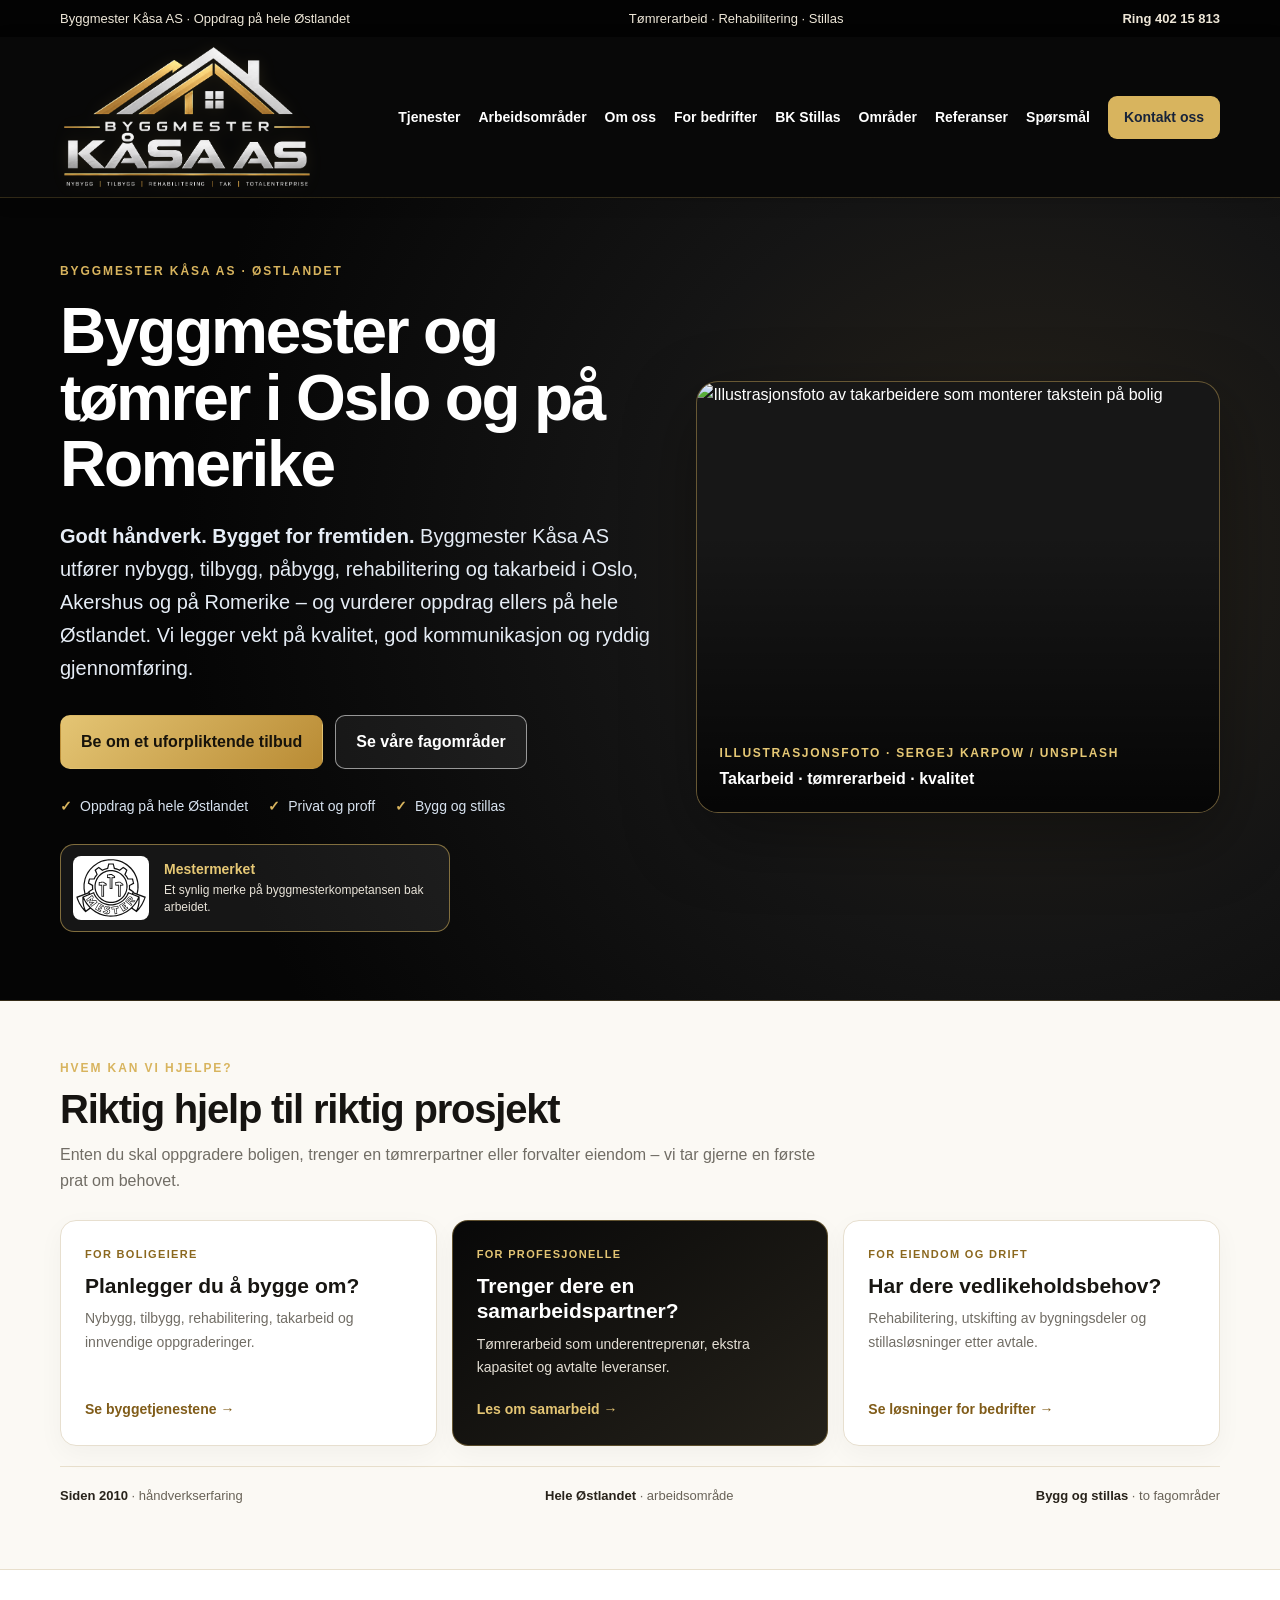
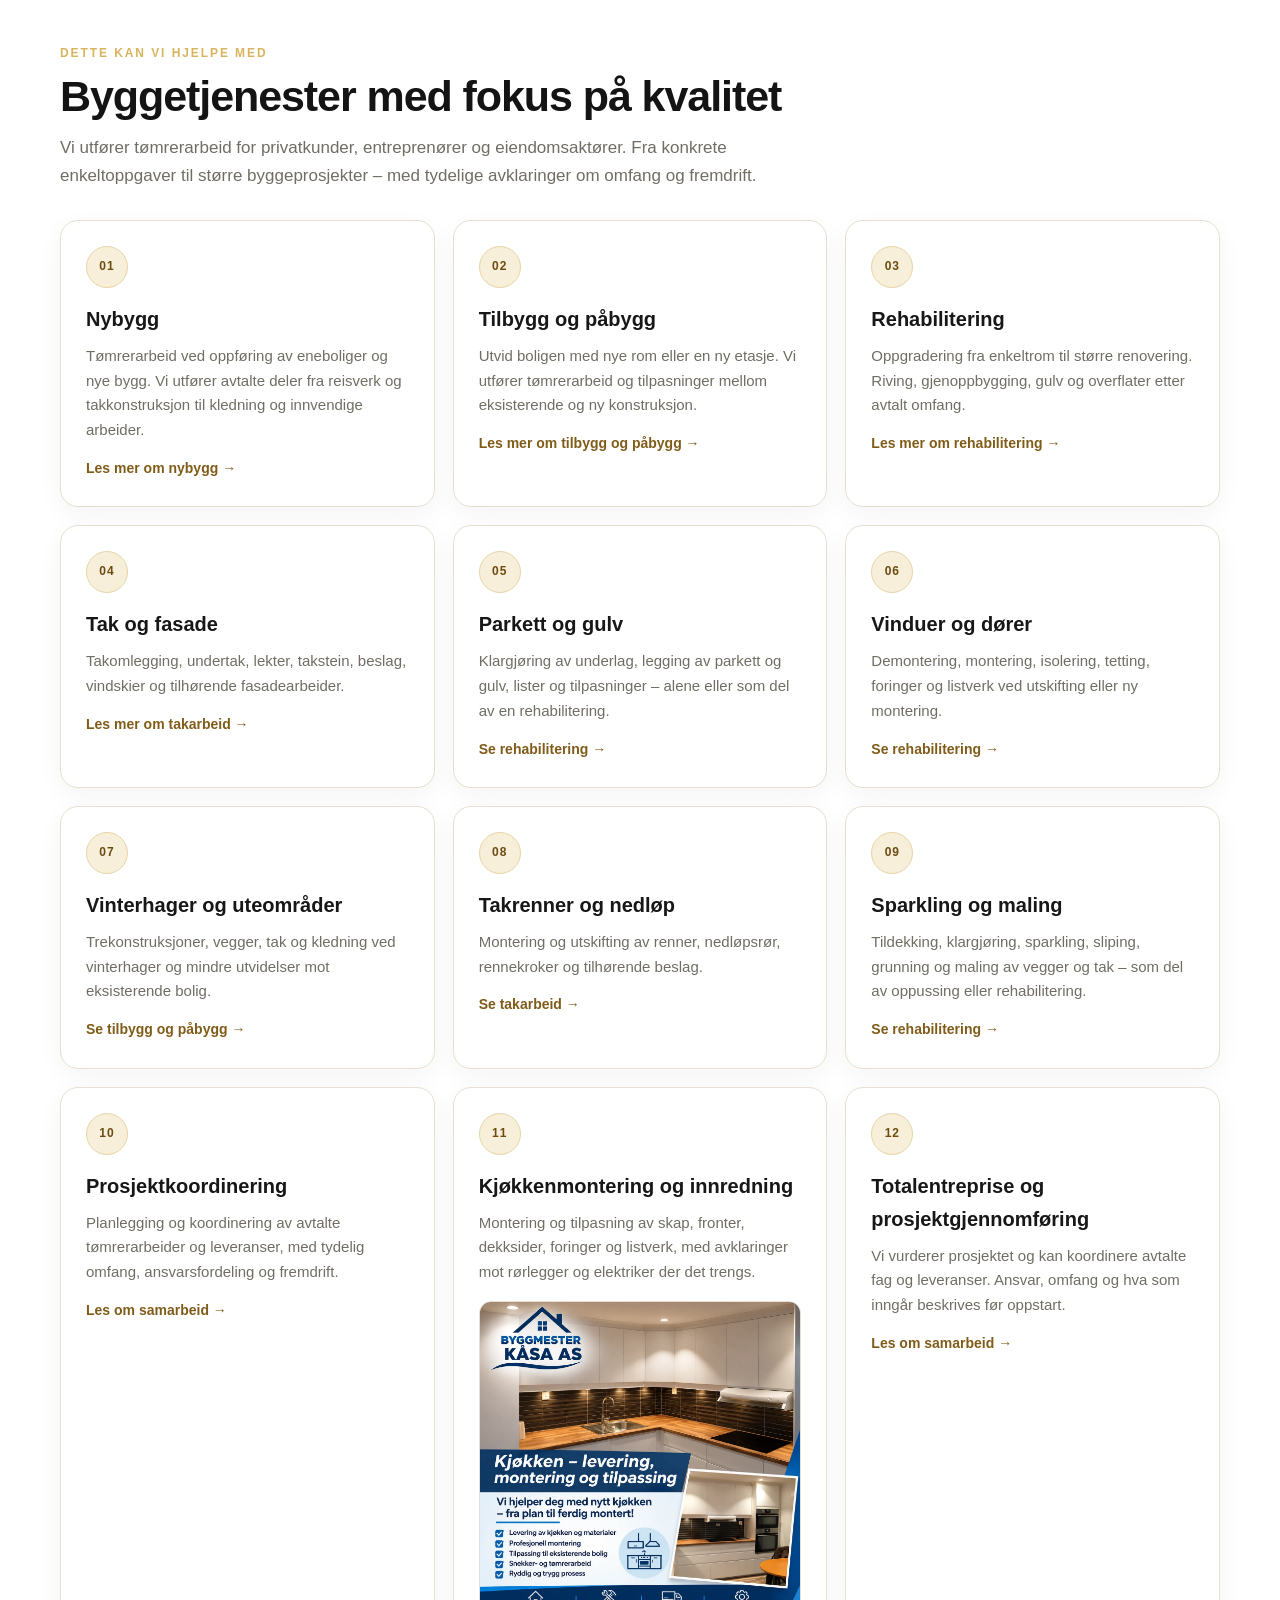
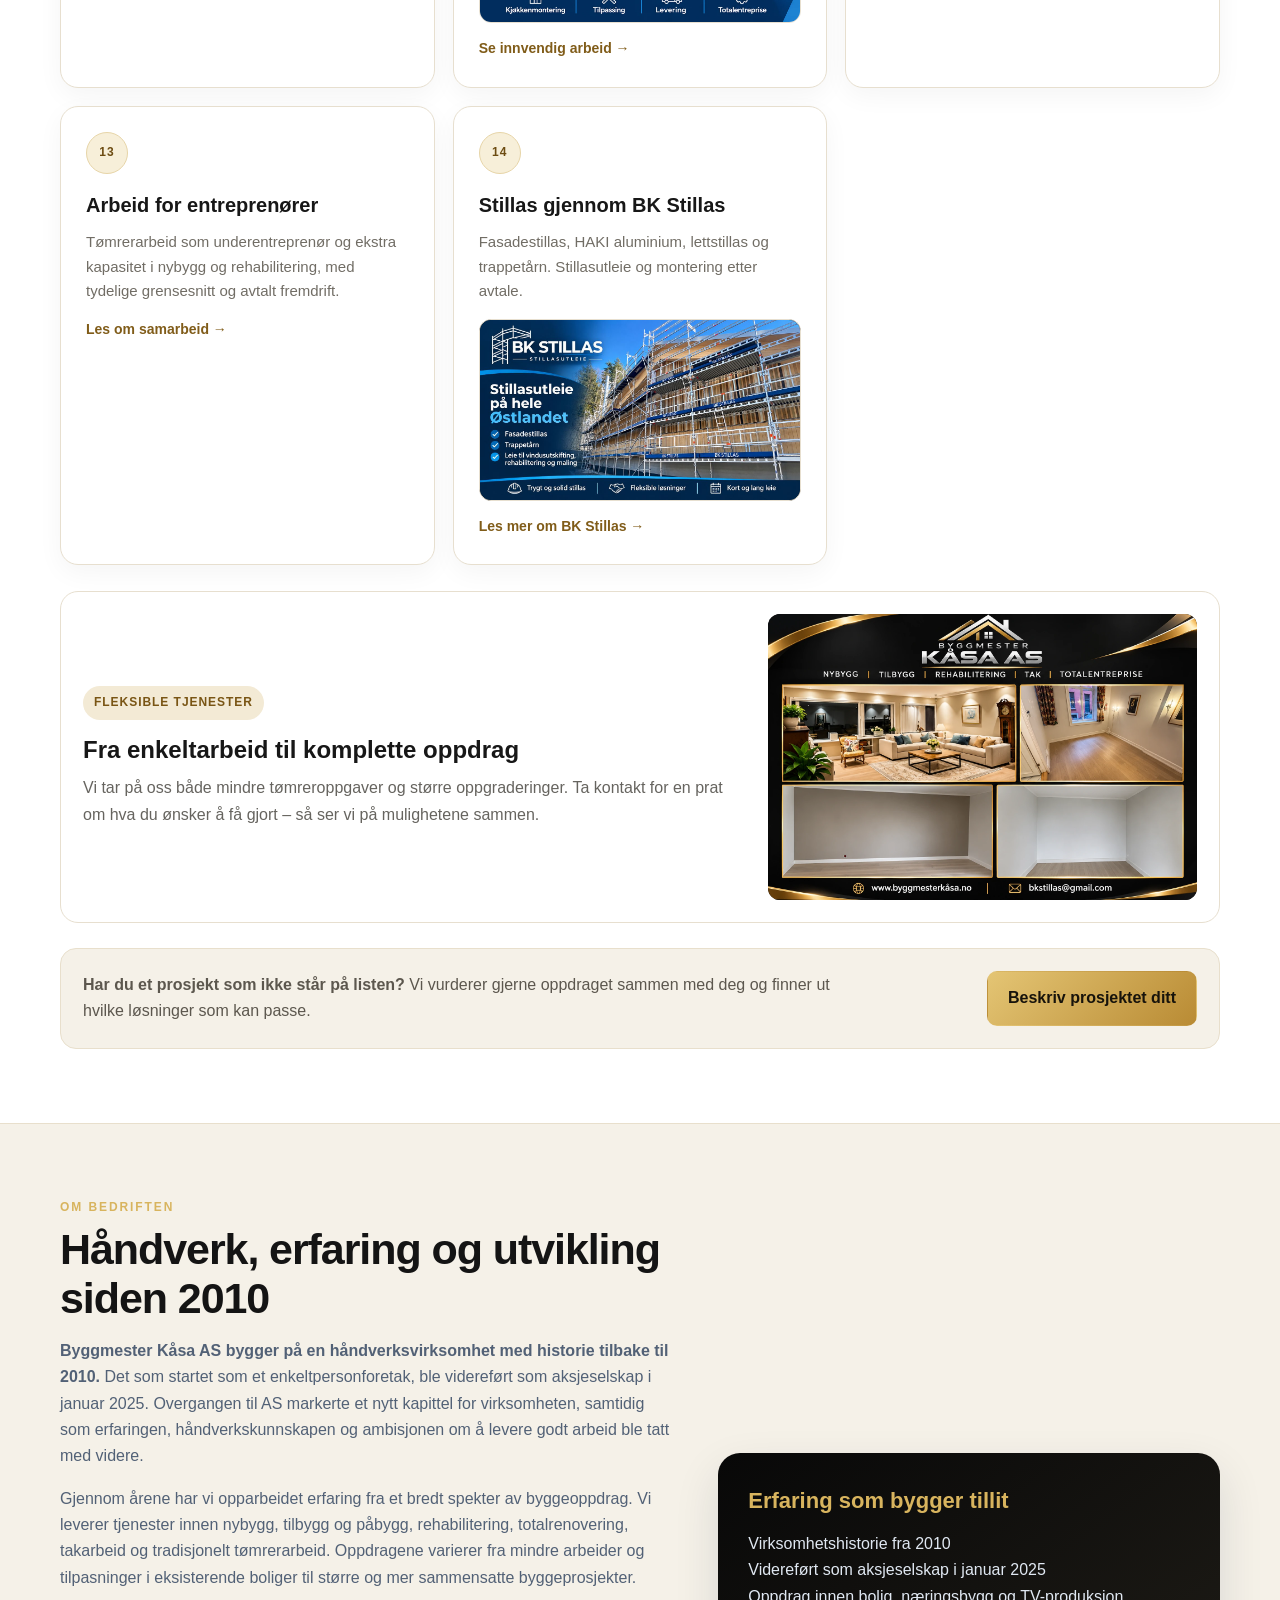
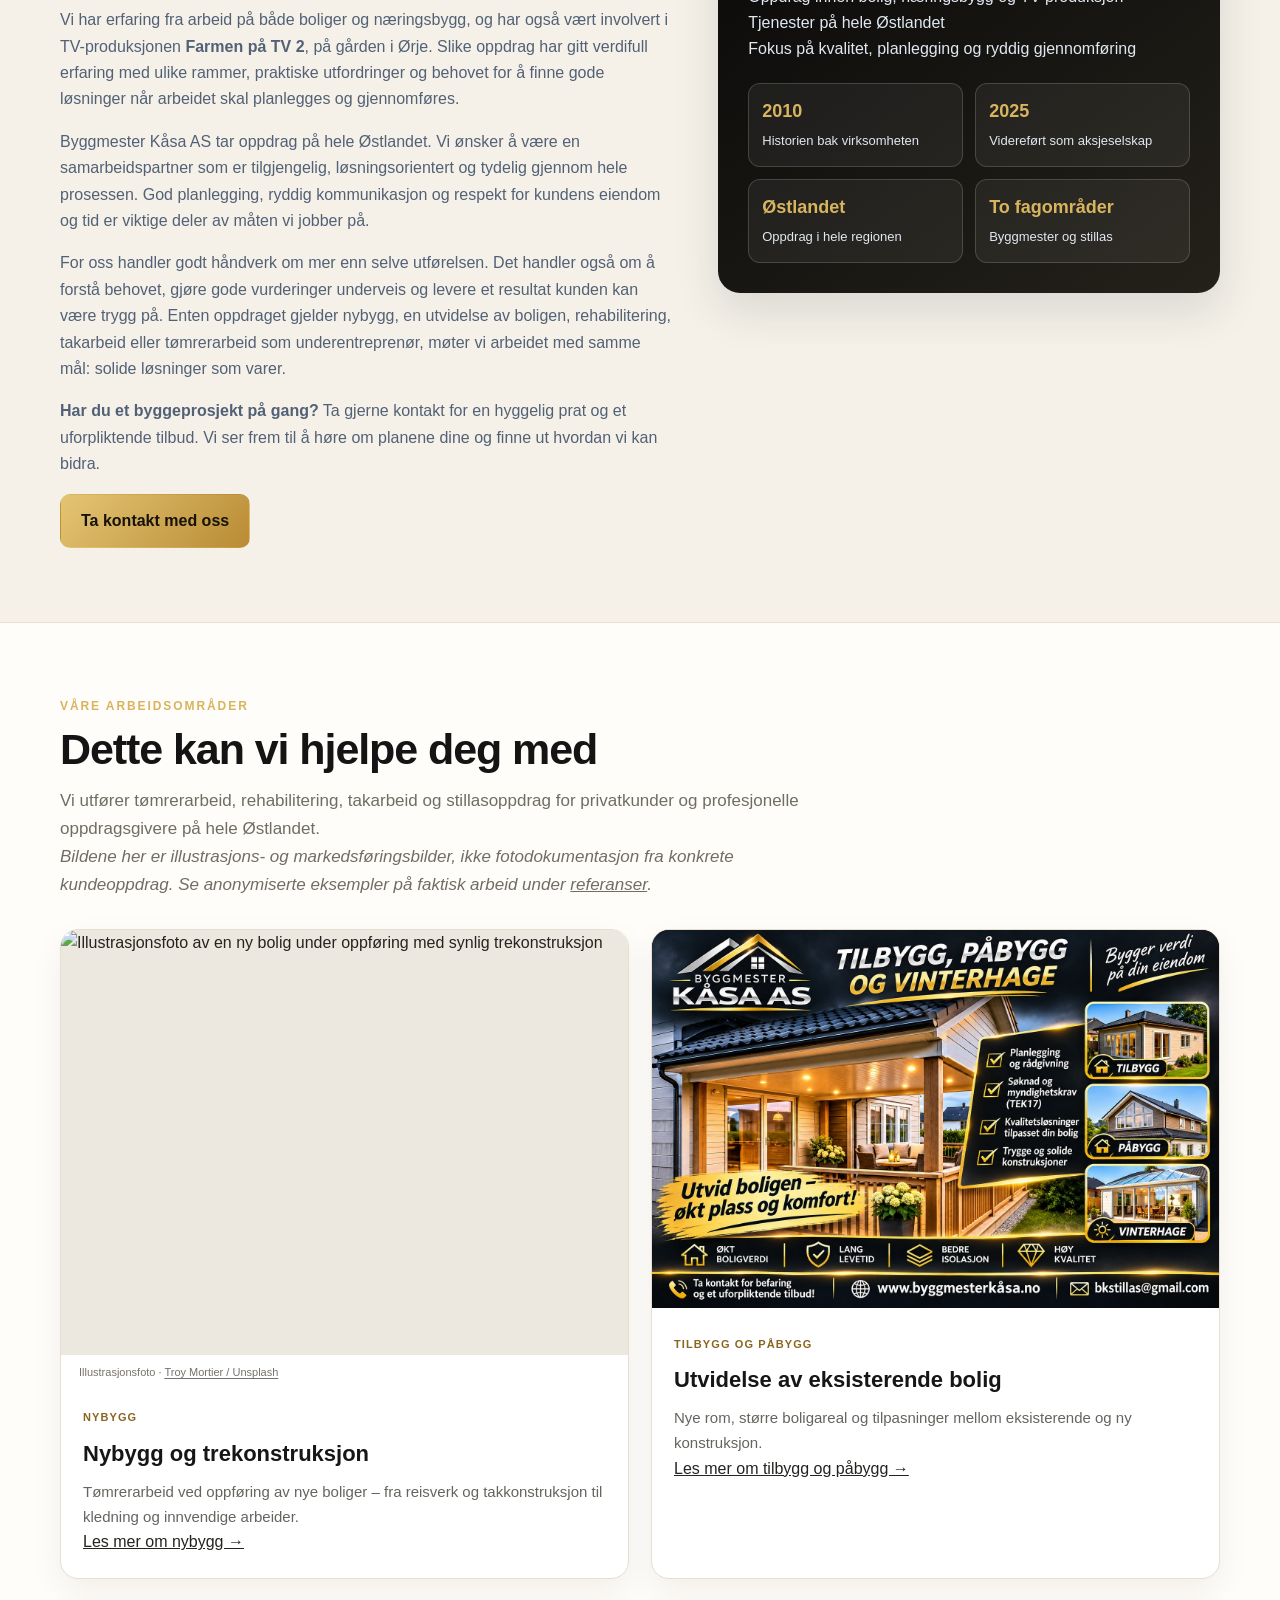
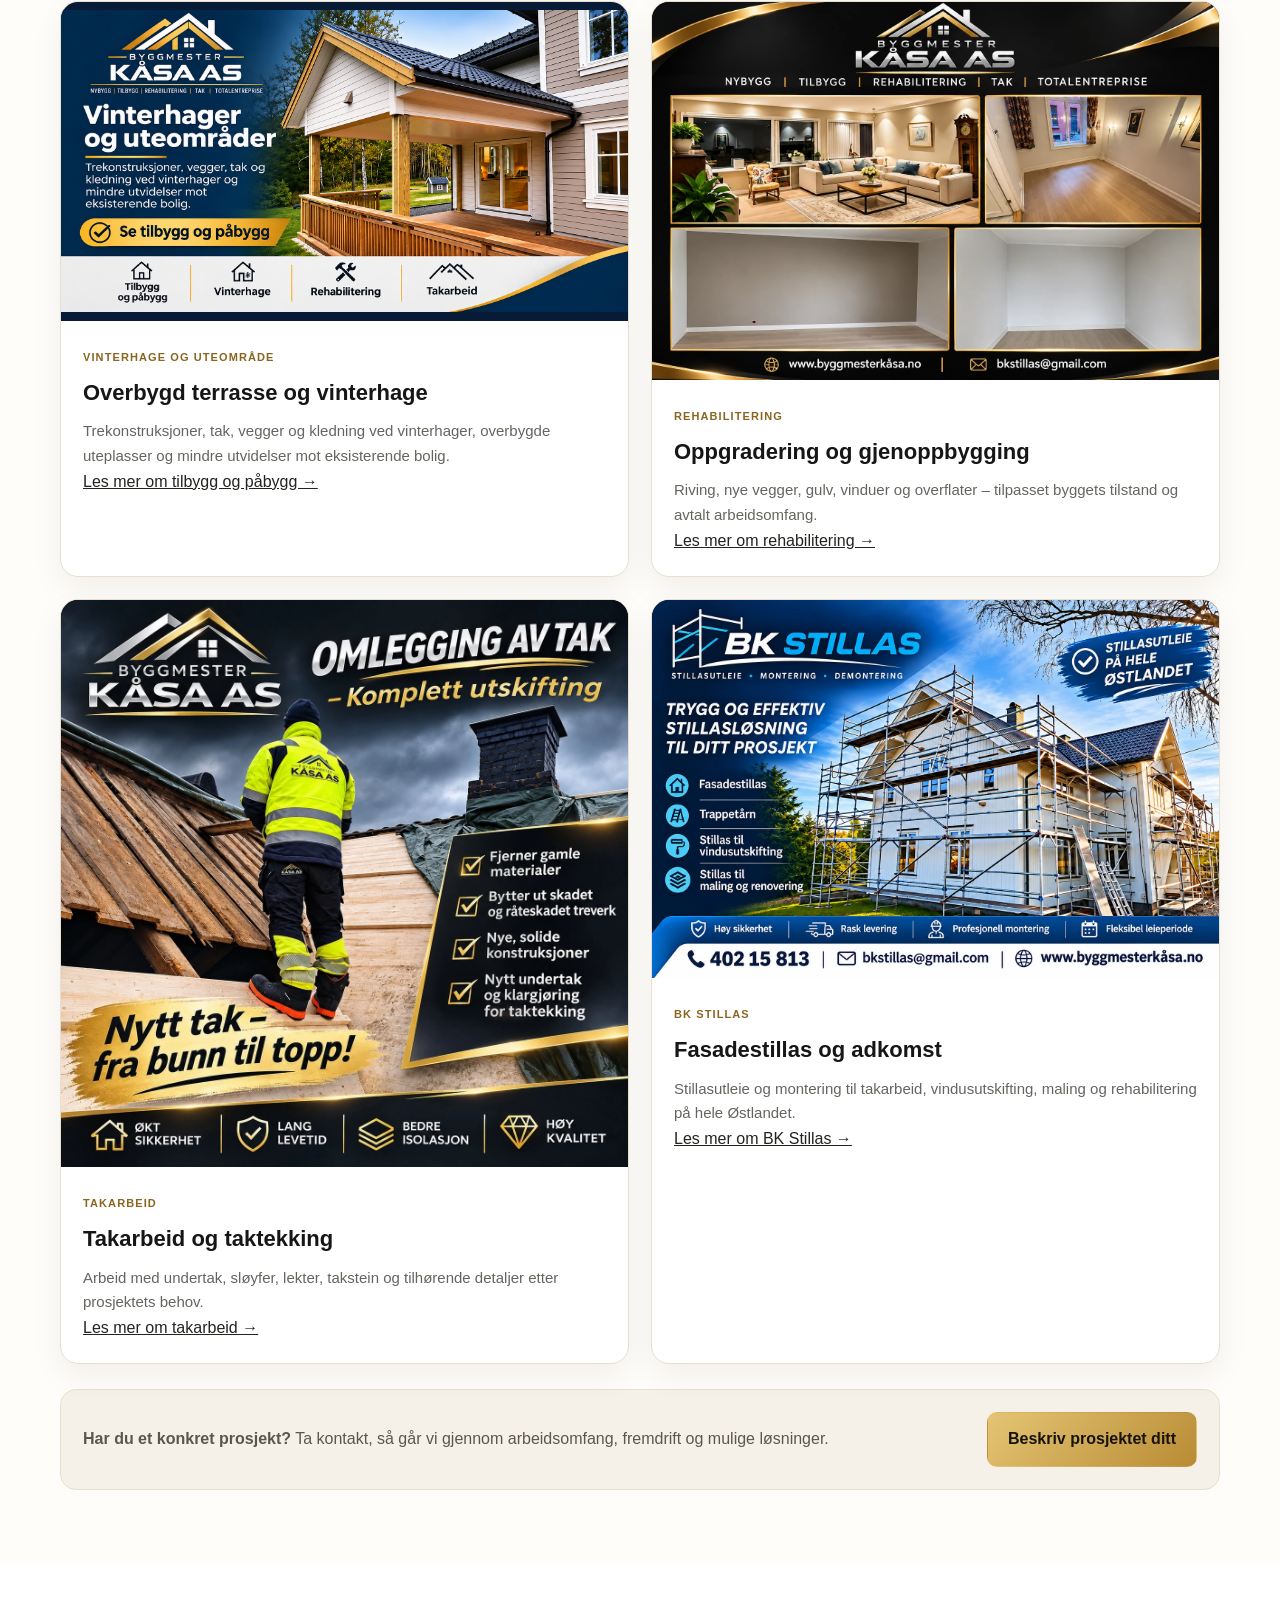
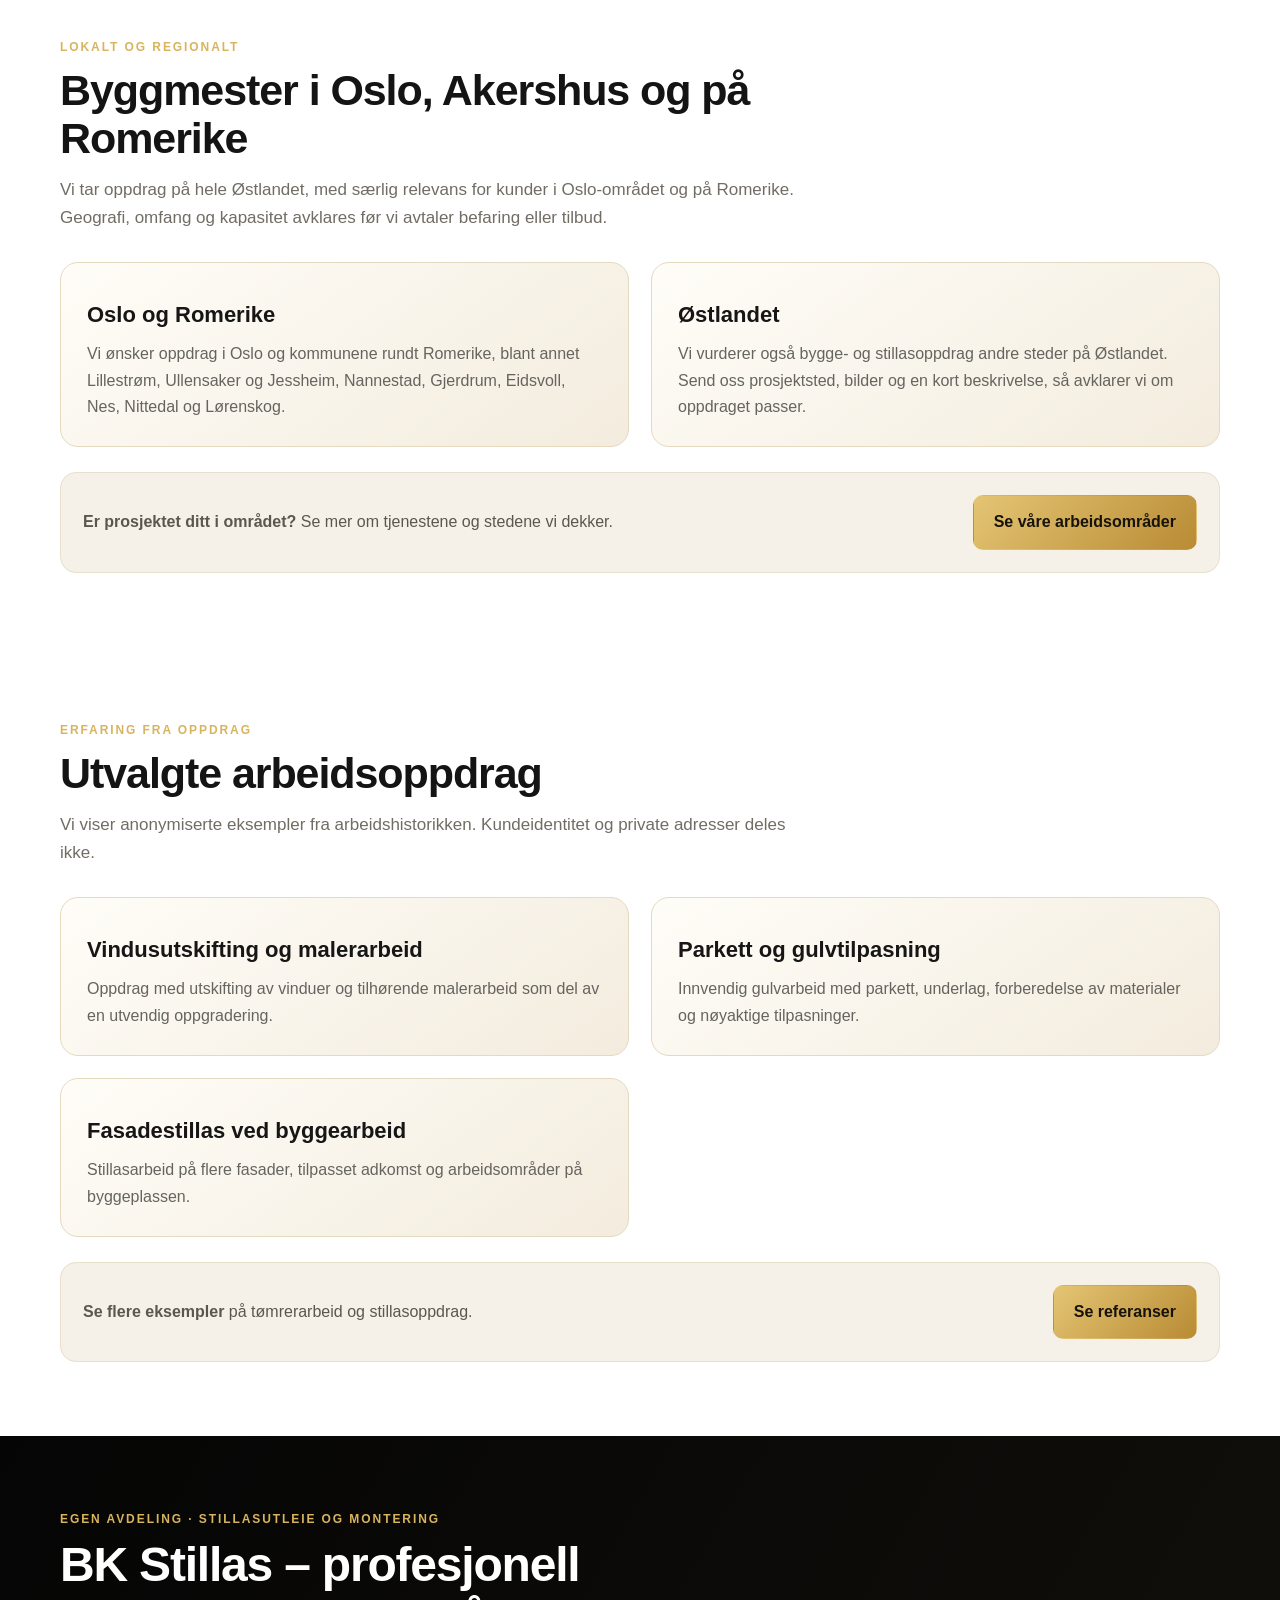
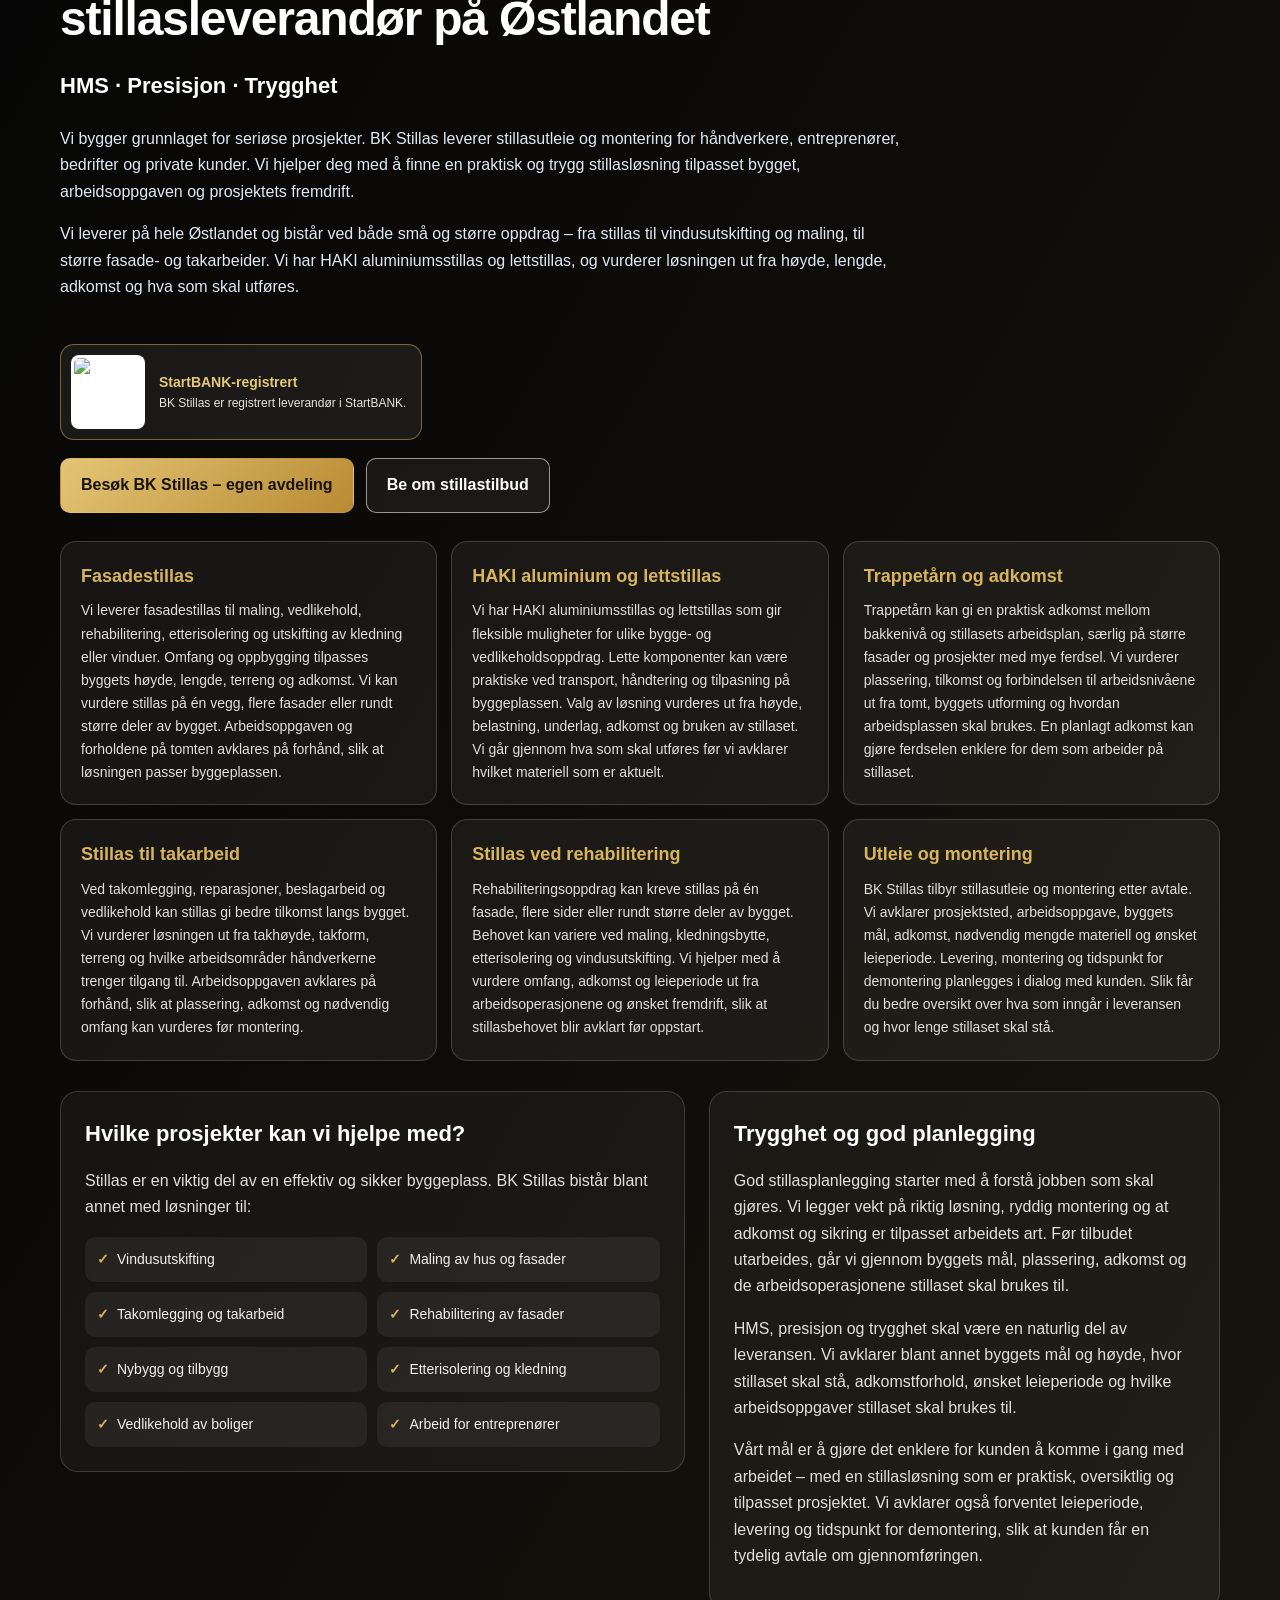
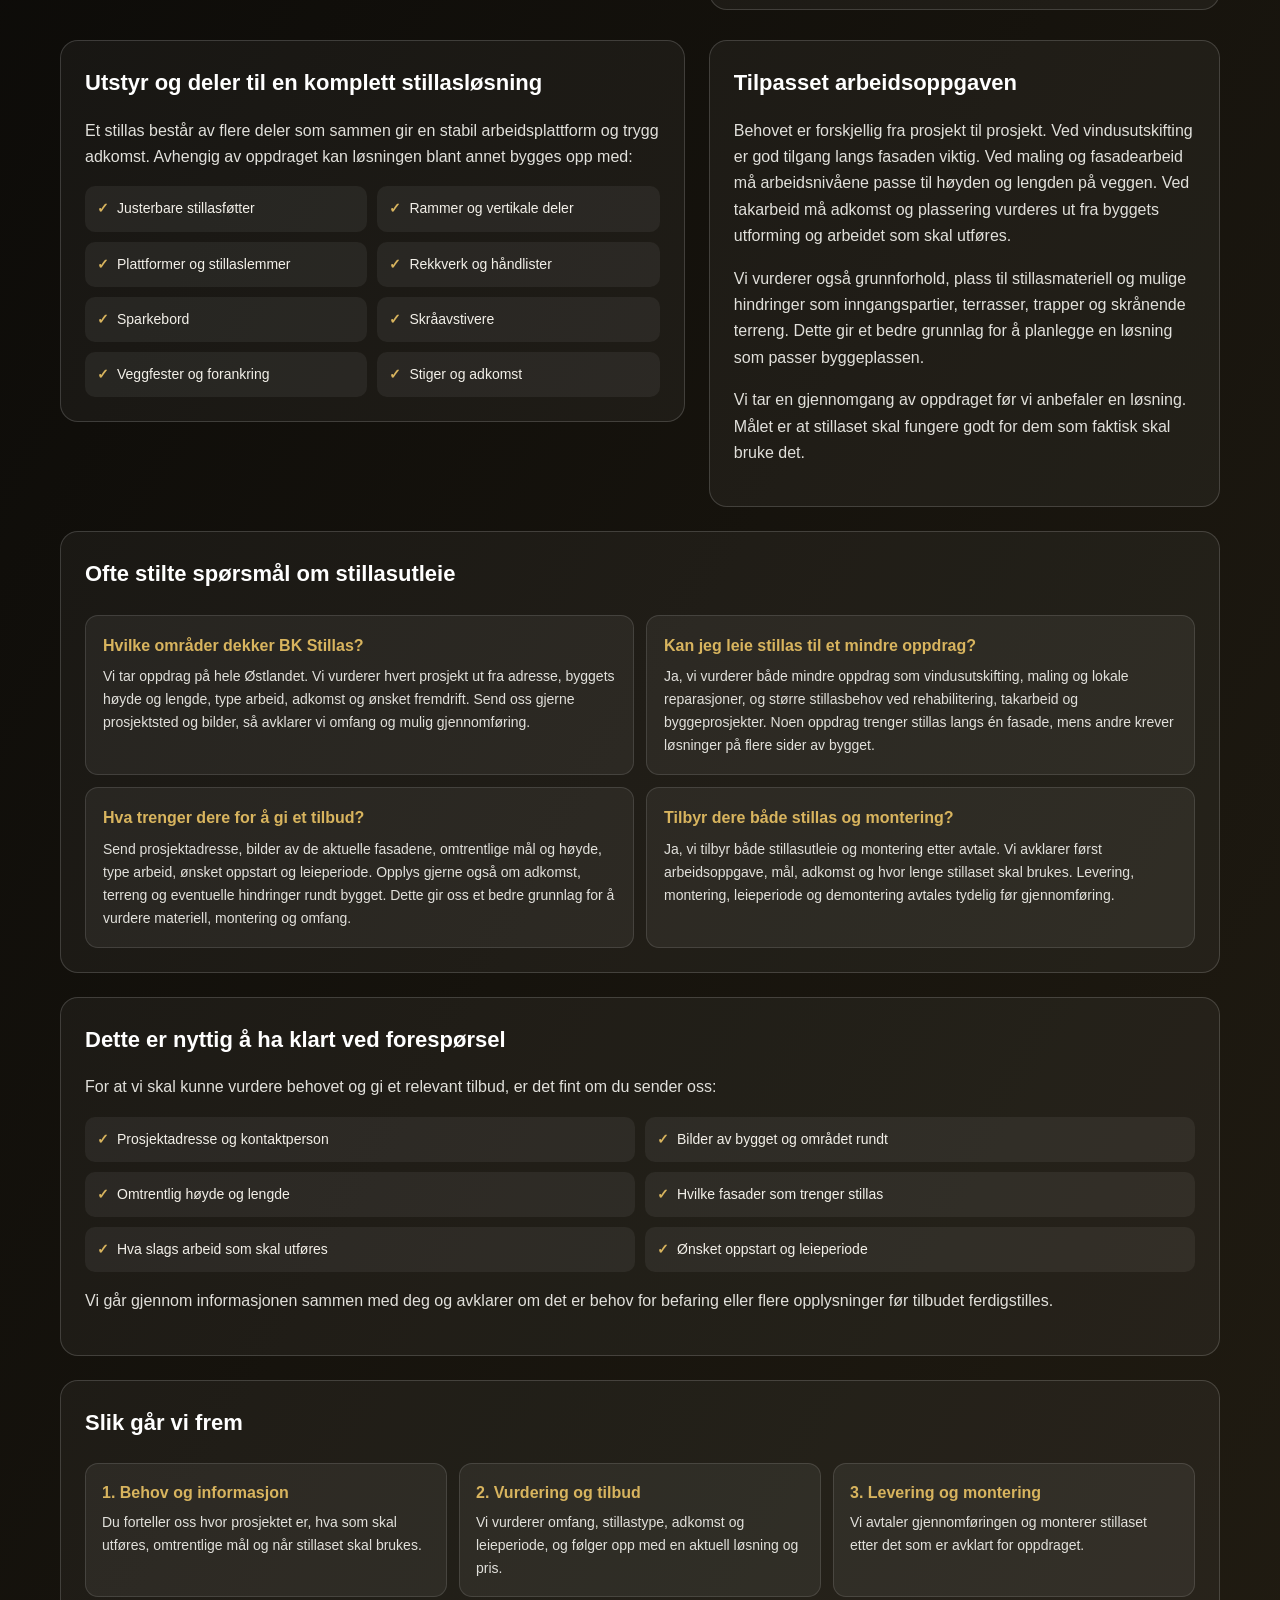
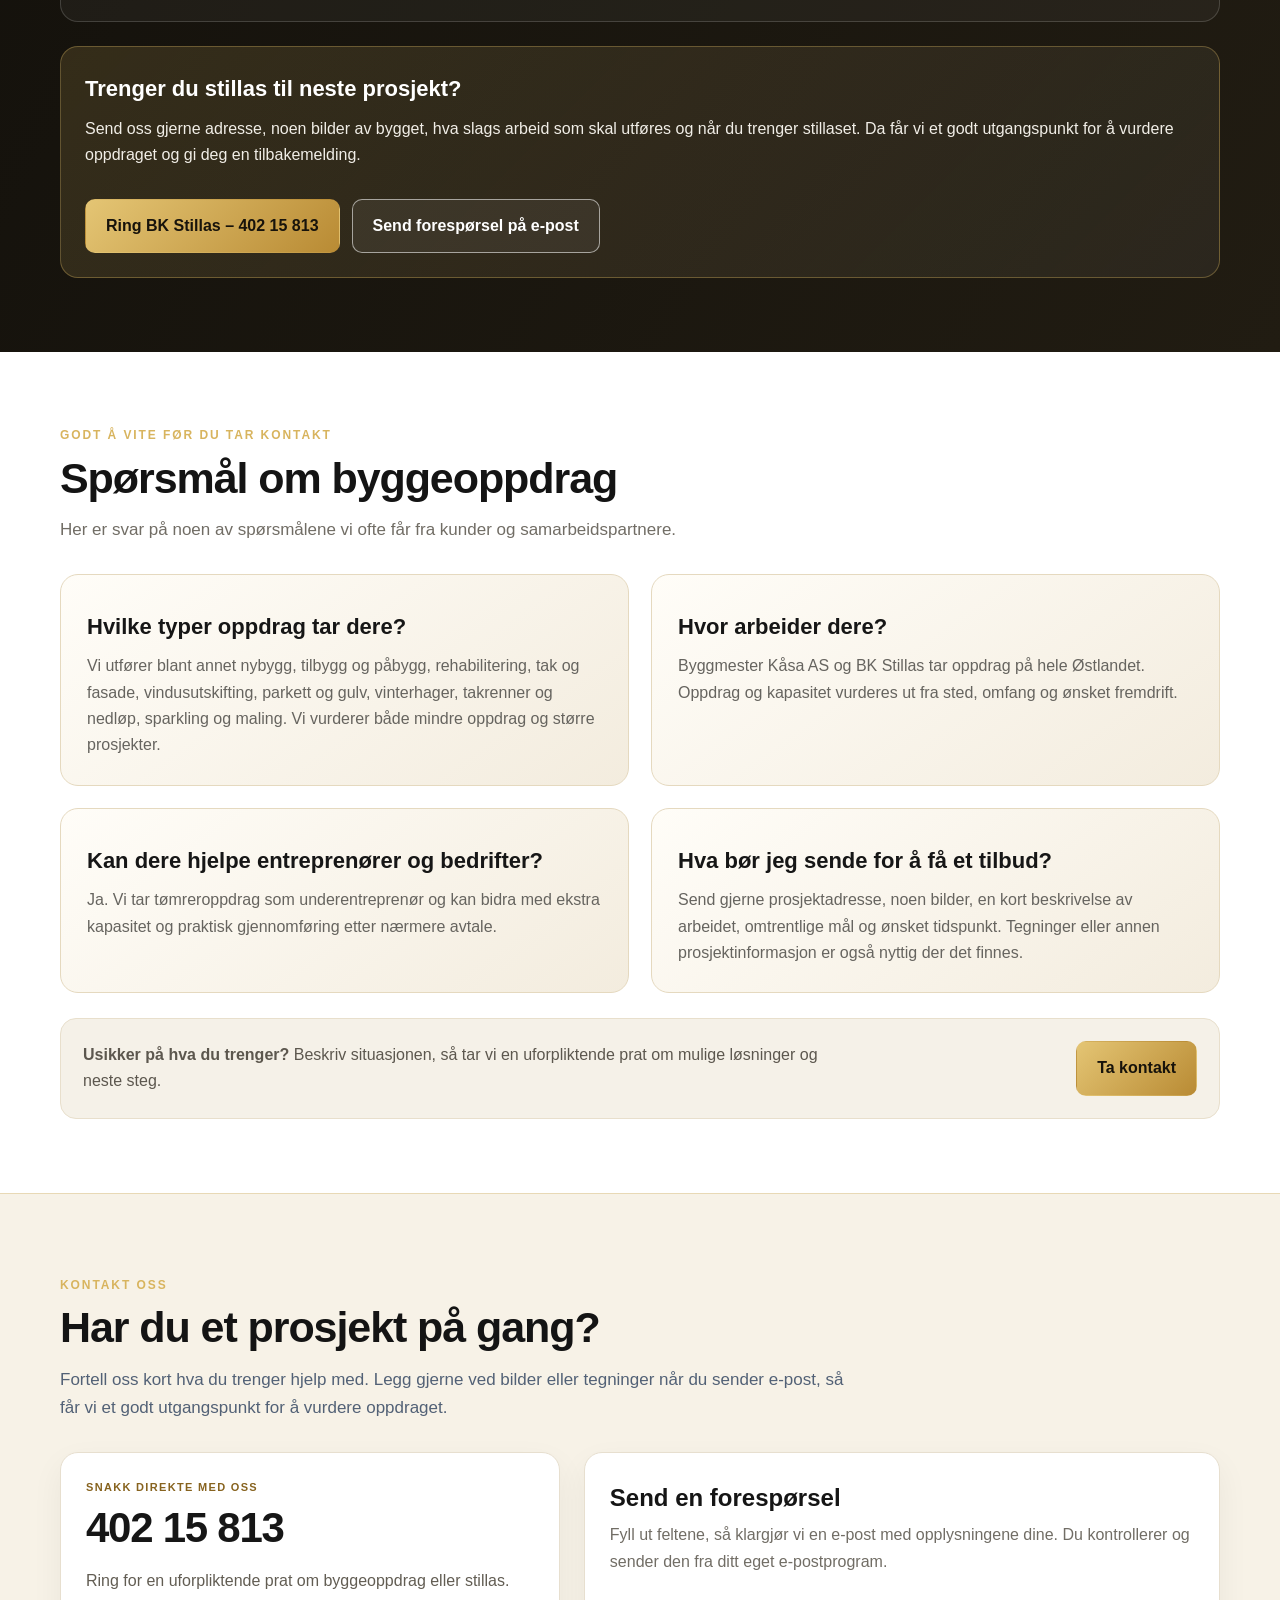
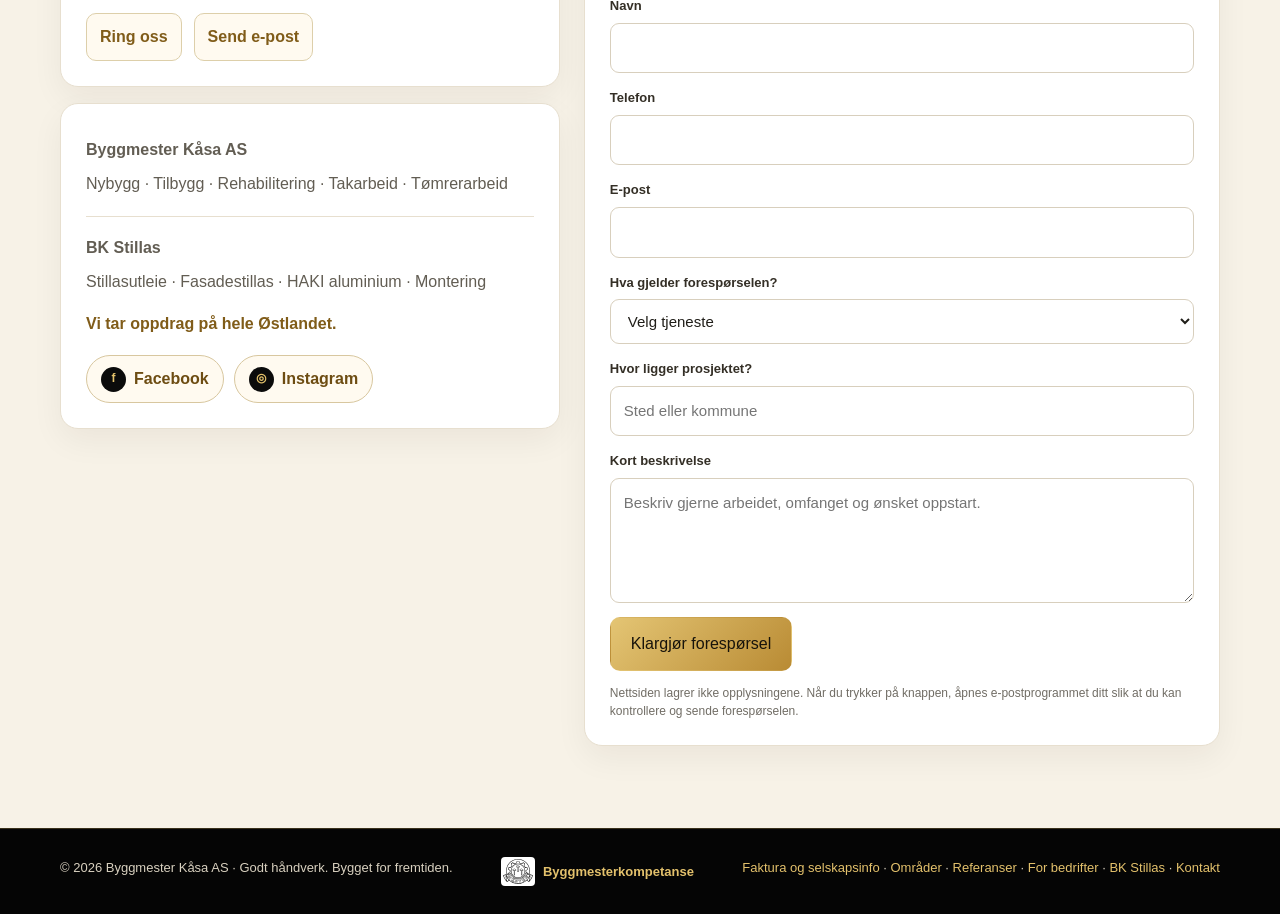
==== commit 81622376: "Koble BK Stillas-kortet til opplastet bildefil" ====
--- a/index.html
+++ b/index.html
@@ -345,7 +345,7 @@
         <article class="service"><div class="icon">11</div><h3>Kjøkkenmontering og innredning</h3><p>Montering og tilpasning av skap, fronter, dekksider, foringer og listverk, med avklaringer mot rørlegger og elektriker der det trengs.</p><img class="service-kitchen-image" src="images/kjokkenmontering-kasa.webp" alt="Byggmester Kåsa AS – kjøkkenlevering, montering og tilpassing" loading="lazy" decoding="async"><a class="service-link" href="rehabilitering.html">Se innvendig arbeid →</a></article>
         <article class="service"><div class="icon">12</div><h3>Totalentreprise og prosjektgjennomføring</h3><p>Vi vurderer prosjektet og kan koordinere avtalte fag og leveranser. Ansvar, omfang og hva som inngår beskrives før oppstart.</p><a class="service-link" href="samarbeid.html">Les om samarbeid →</a></article>
         <article class="service"><div class="icon">13</div><h3>Arbeid for entreprenører</h3><p>Tømrerarbeid som underentreprenør og ekstra kapasitet i nybygg og rehabilitering, med tydelige grensesnitt og avtalt fremdrift.</p><a class="service-link" href="samarbeid.html">Les om samarbeid →</a></article>
-        <article class="service"><div class="icon">14</div><h3>Stillas gjennom BK Stillas</h3><p>Fasadestillas, HAKI aluminium, lettstillas og trappetårn. Stillasutleie og montering etter avtale.</p><img class="service-stillas-image" src="images/bk-stillas-reklame.jpg" alt="BK Stillas – stillasutleie på hele Østlandet" width="1200" height="675" loading="lazy" decoding="async"><a class="service-link" href="bk-stillas.html">Les mer om BK Stillas →</a></article>
+        <article class="service"><div class="icon">14</div><h3>Stillas gjennom BK Stillas</h3><p>Fasadestillas, HAKI aluminium, lettstillas og trappetårn. Stillasutleie og montering etter avtale.</p><img class="service-stillas-image" src="images/bk-stillas-reklame%20(1).jpg" alt="BK Stillas – stillasutleie på hele Østlandet" width="1200" height="675" loading="lazy" decoding="async"><a class="service-link" href="bk-stillas.html">Les mer om BK Stillas →</a></article>
       </div>
       <div class="service-promo">
         <div><span class="section-kicker">Fleksible tjenester</span><h3>Fra enkeltarbeid til komplette oppdrag</h3><p>Vi tar på oss både mindre tømreroppgaver og større oppgraderinger. Ta kontakt for en prat om hva du ønsker å få gjort – så ser vi på mulighetene sammen.</p></div>
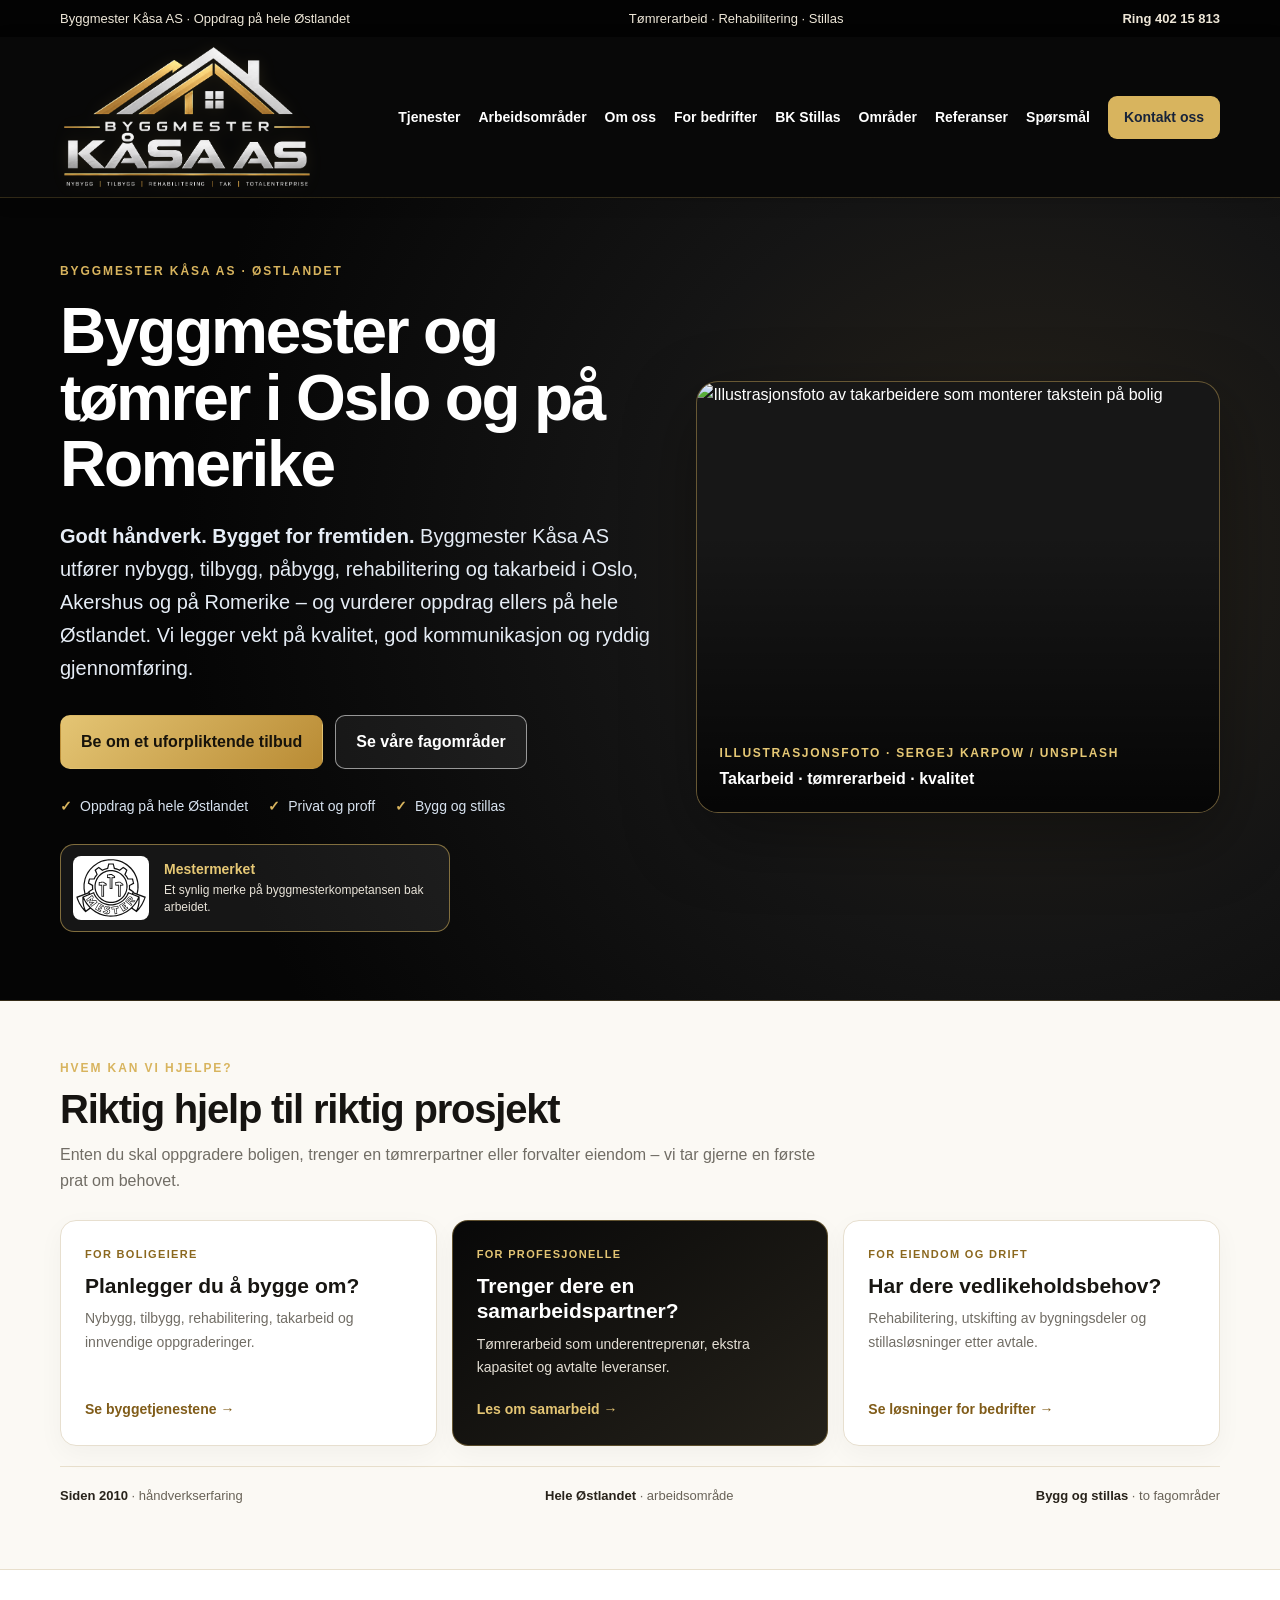
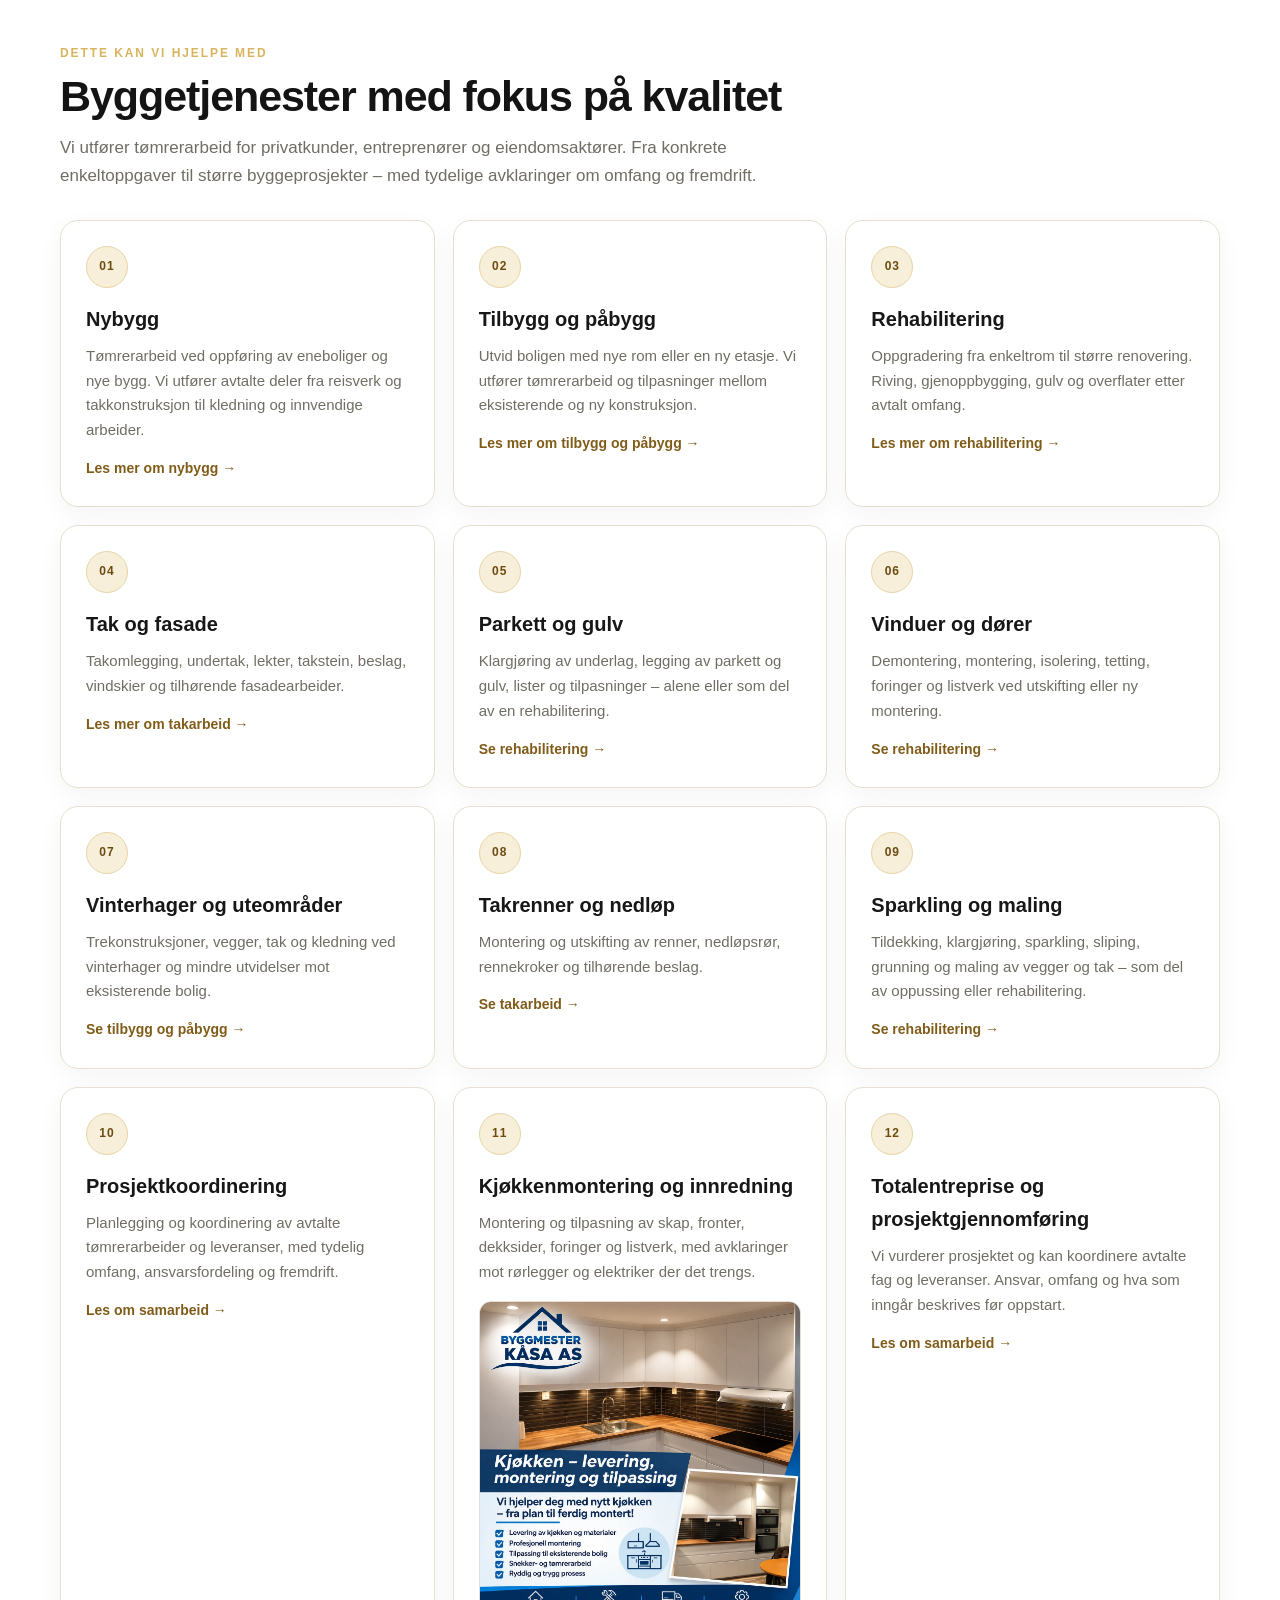
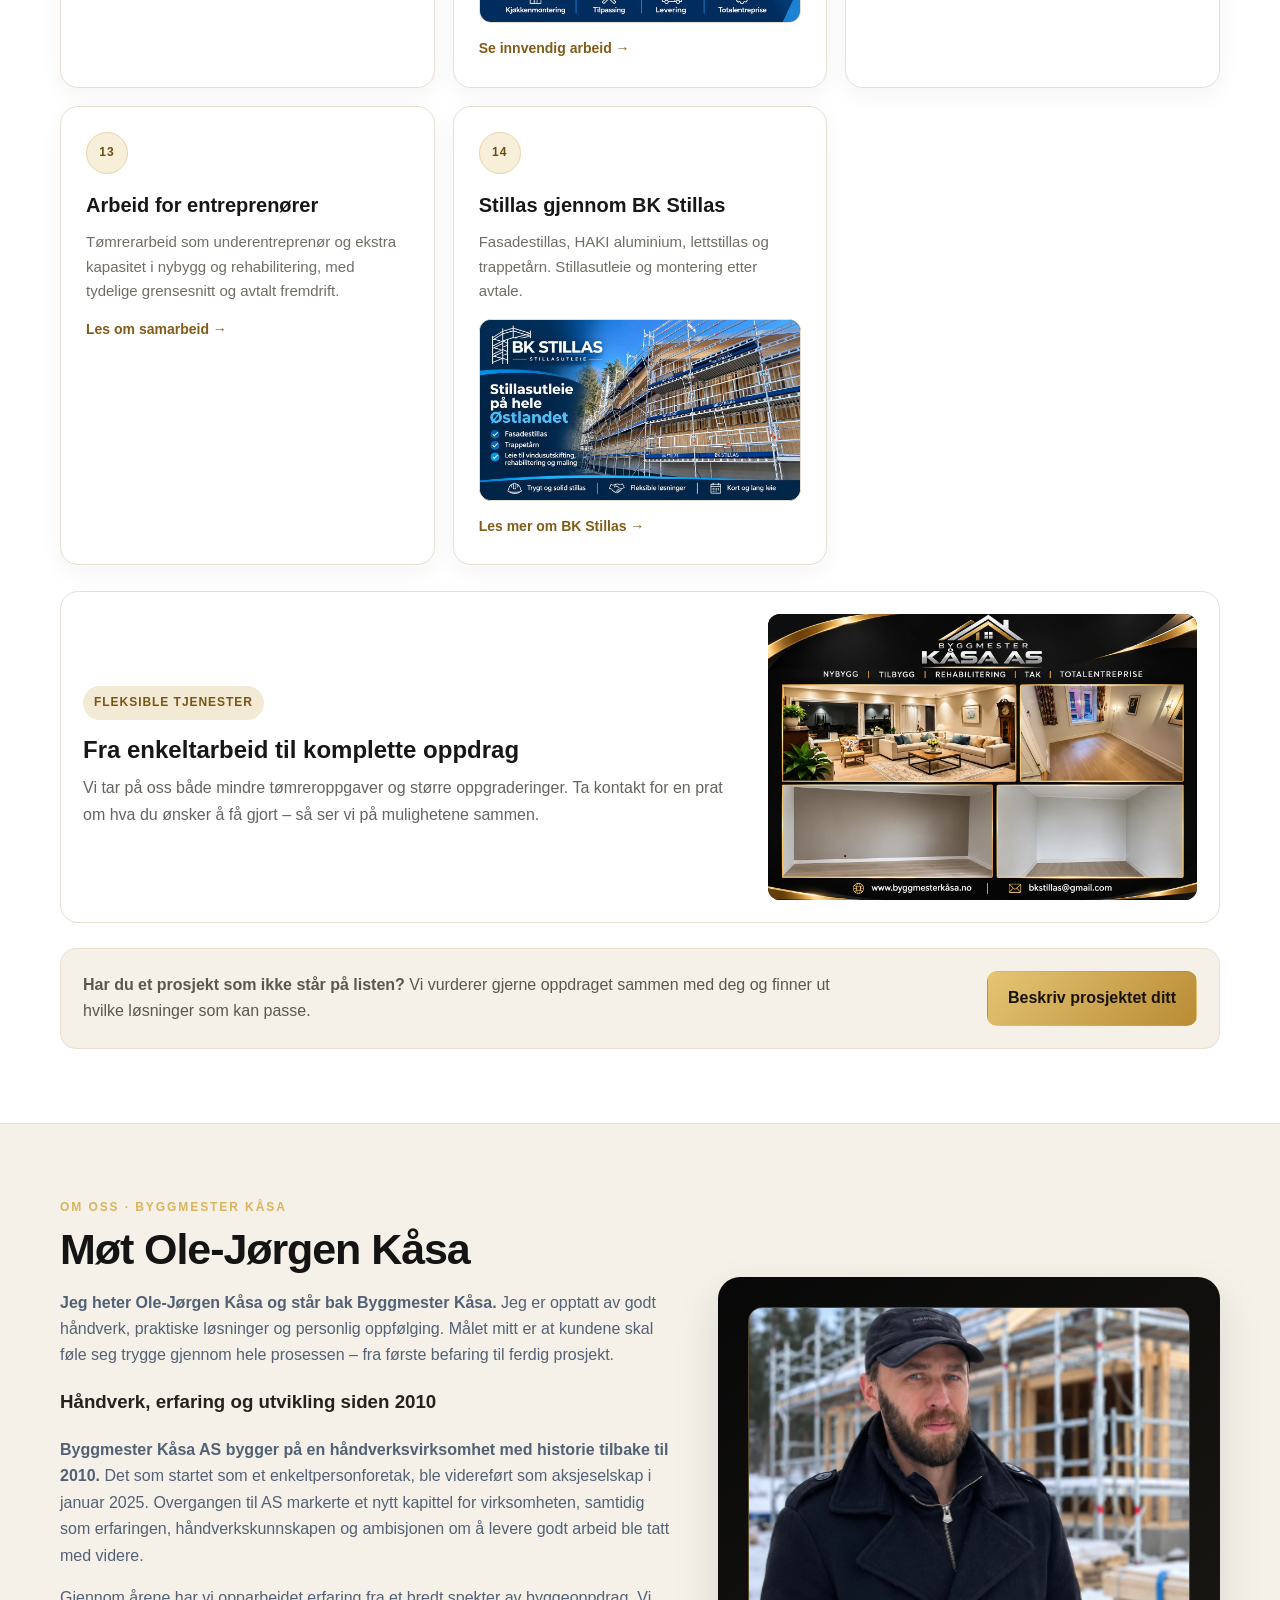
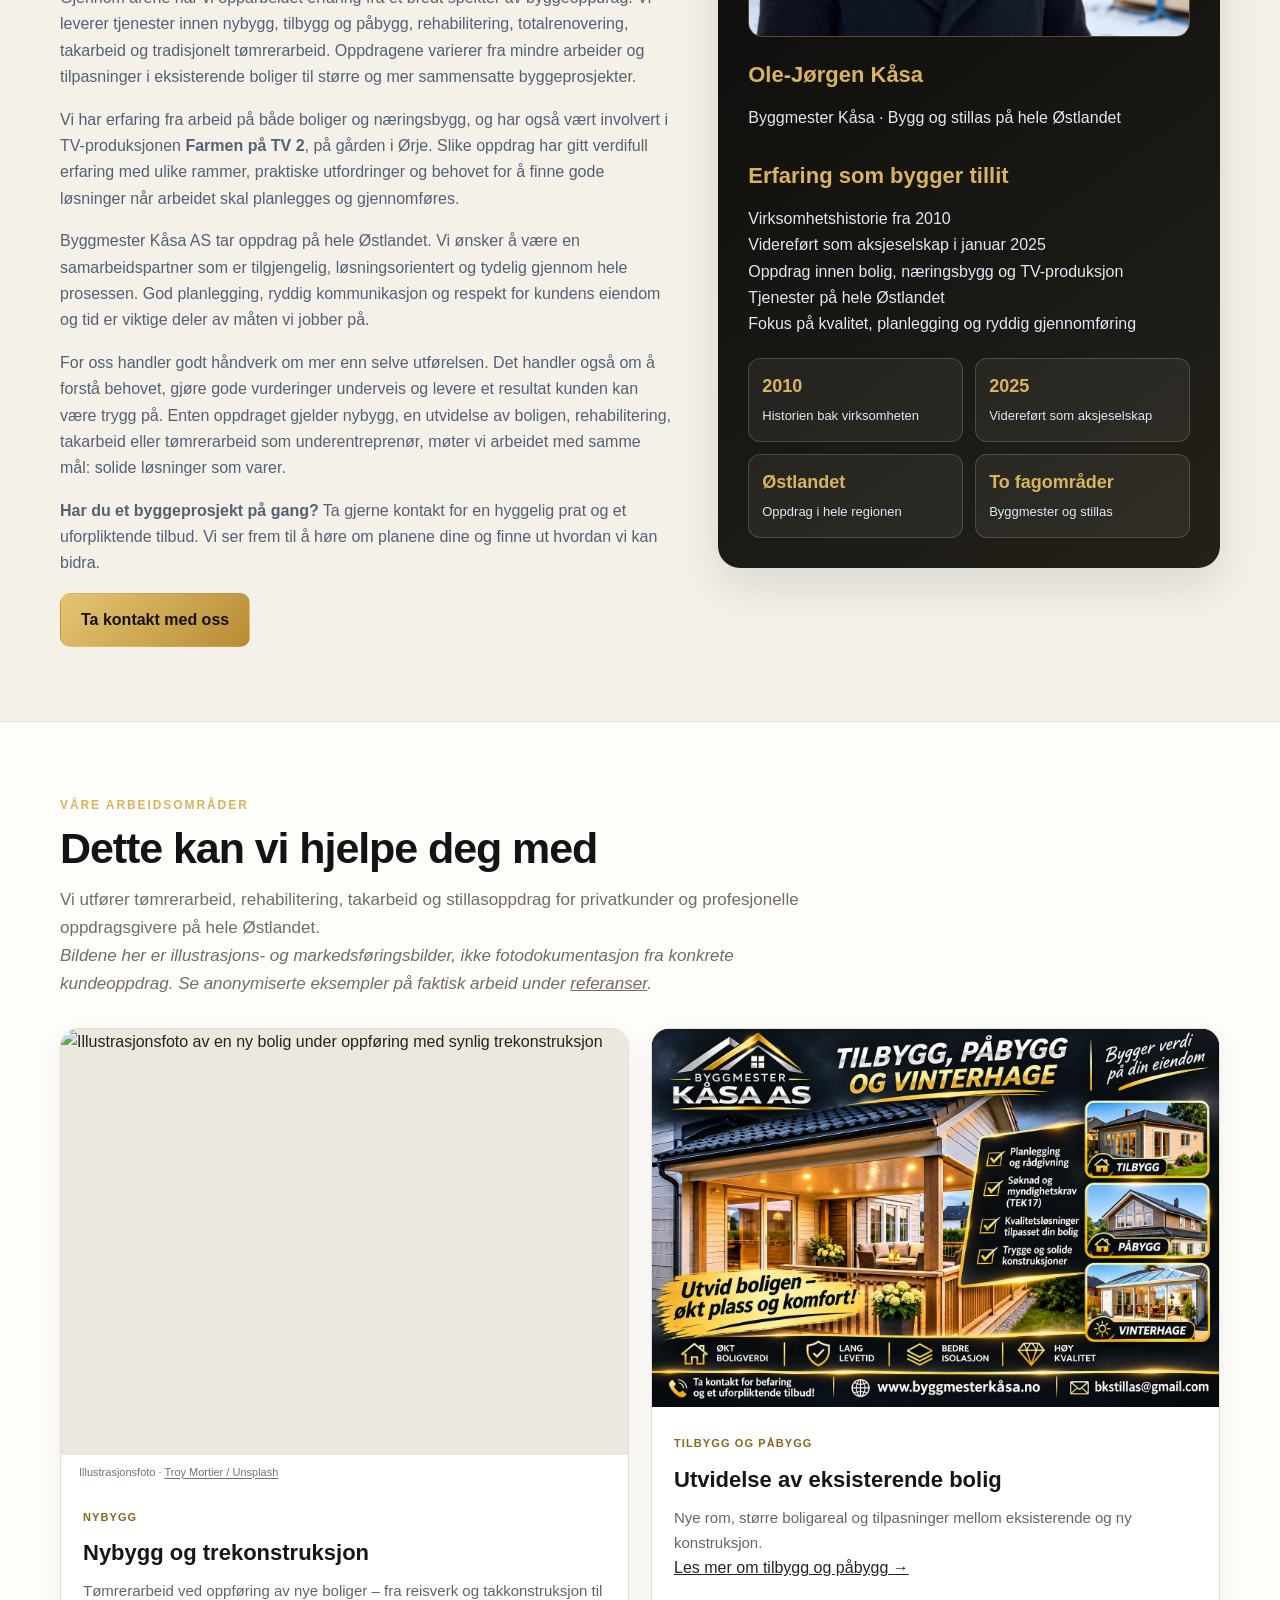
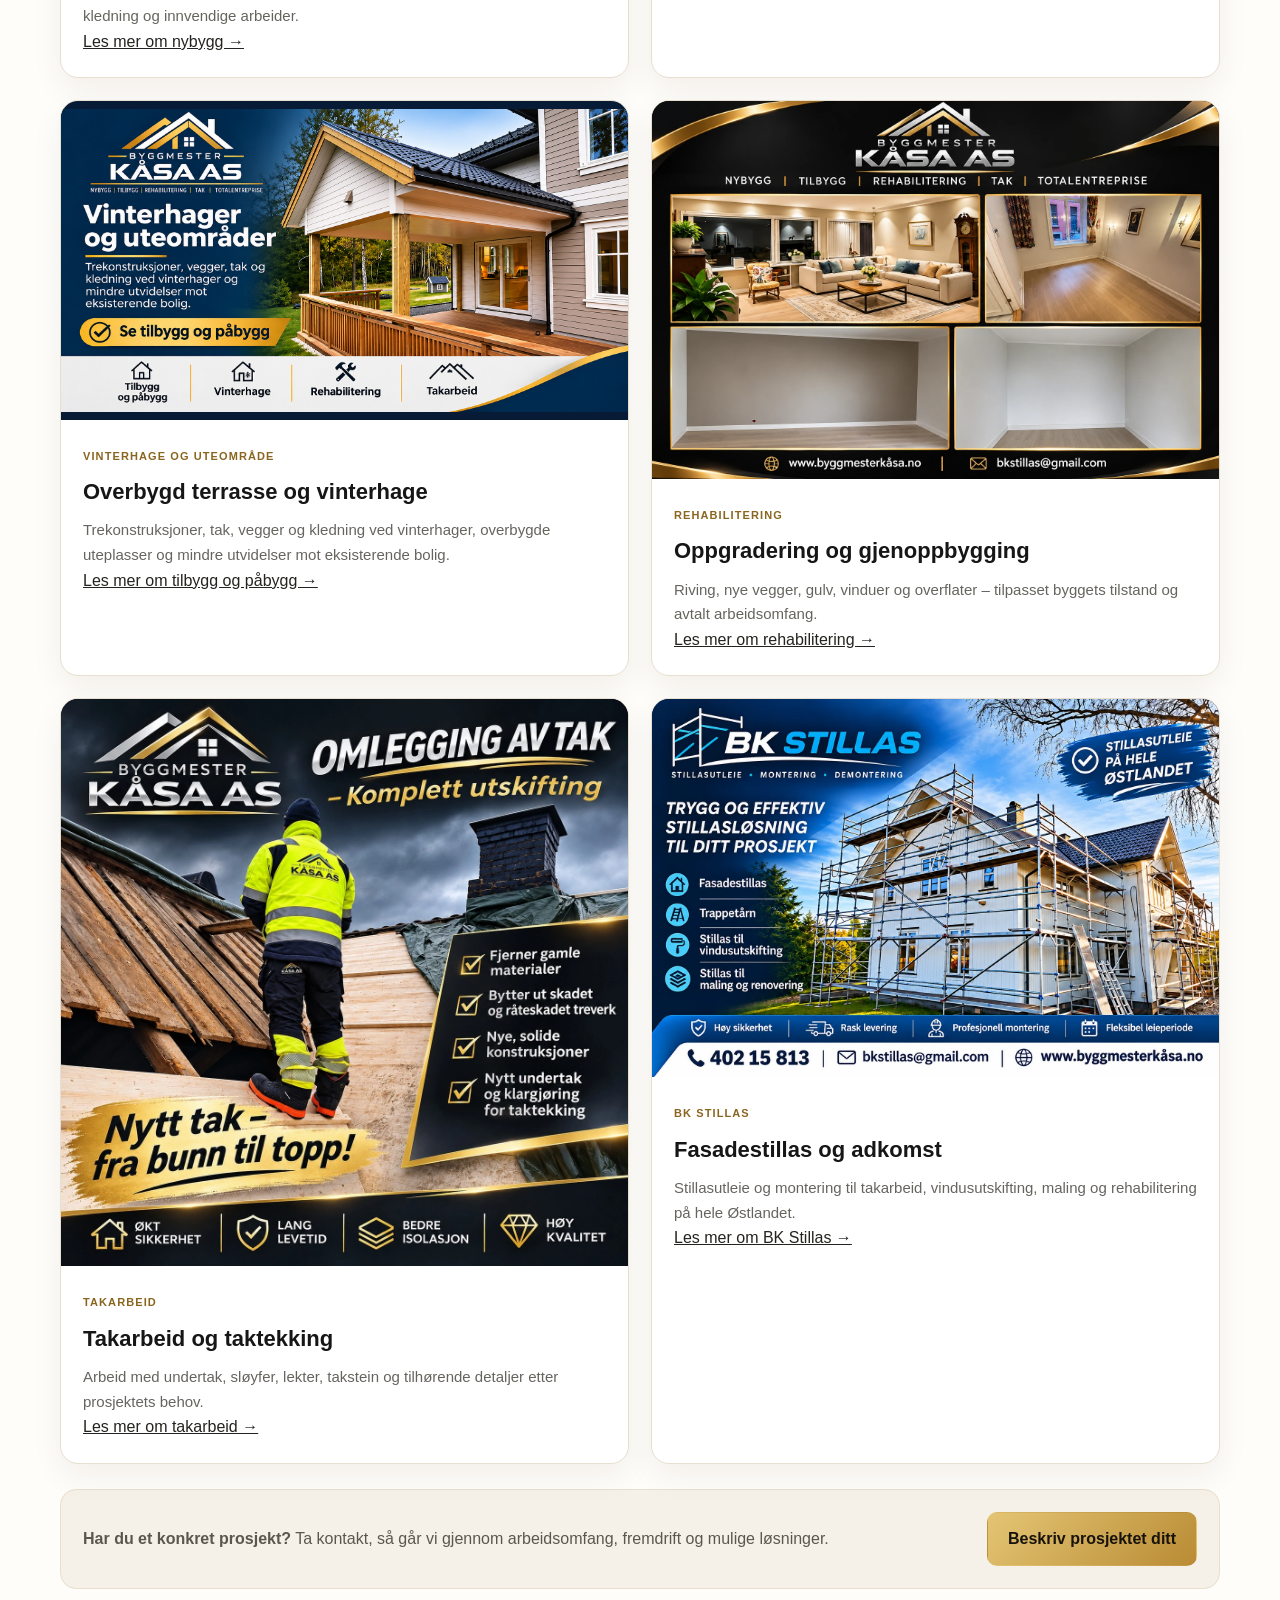
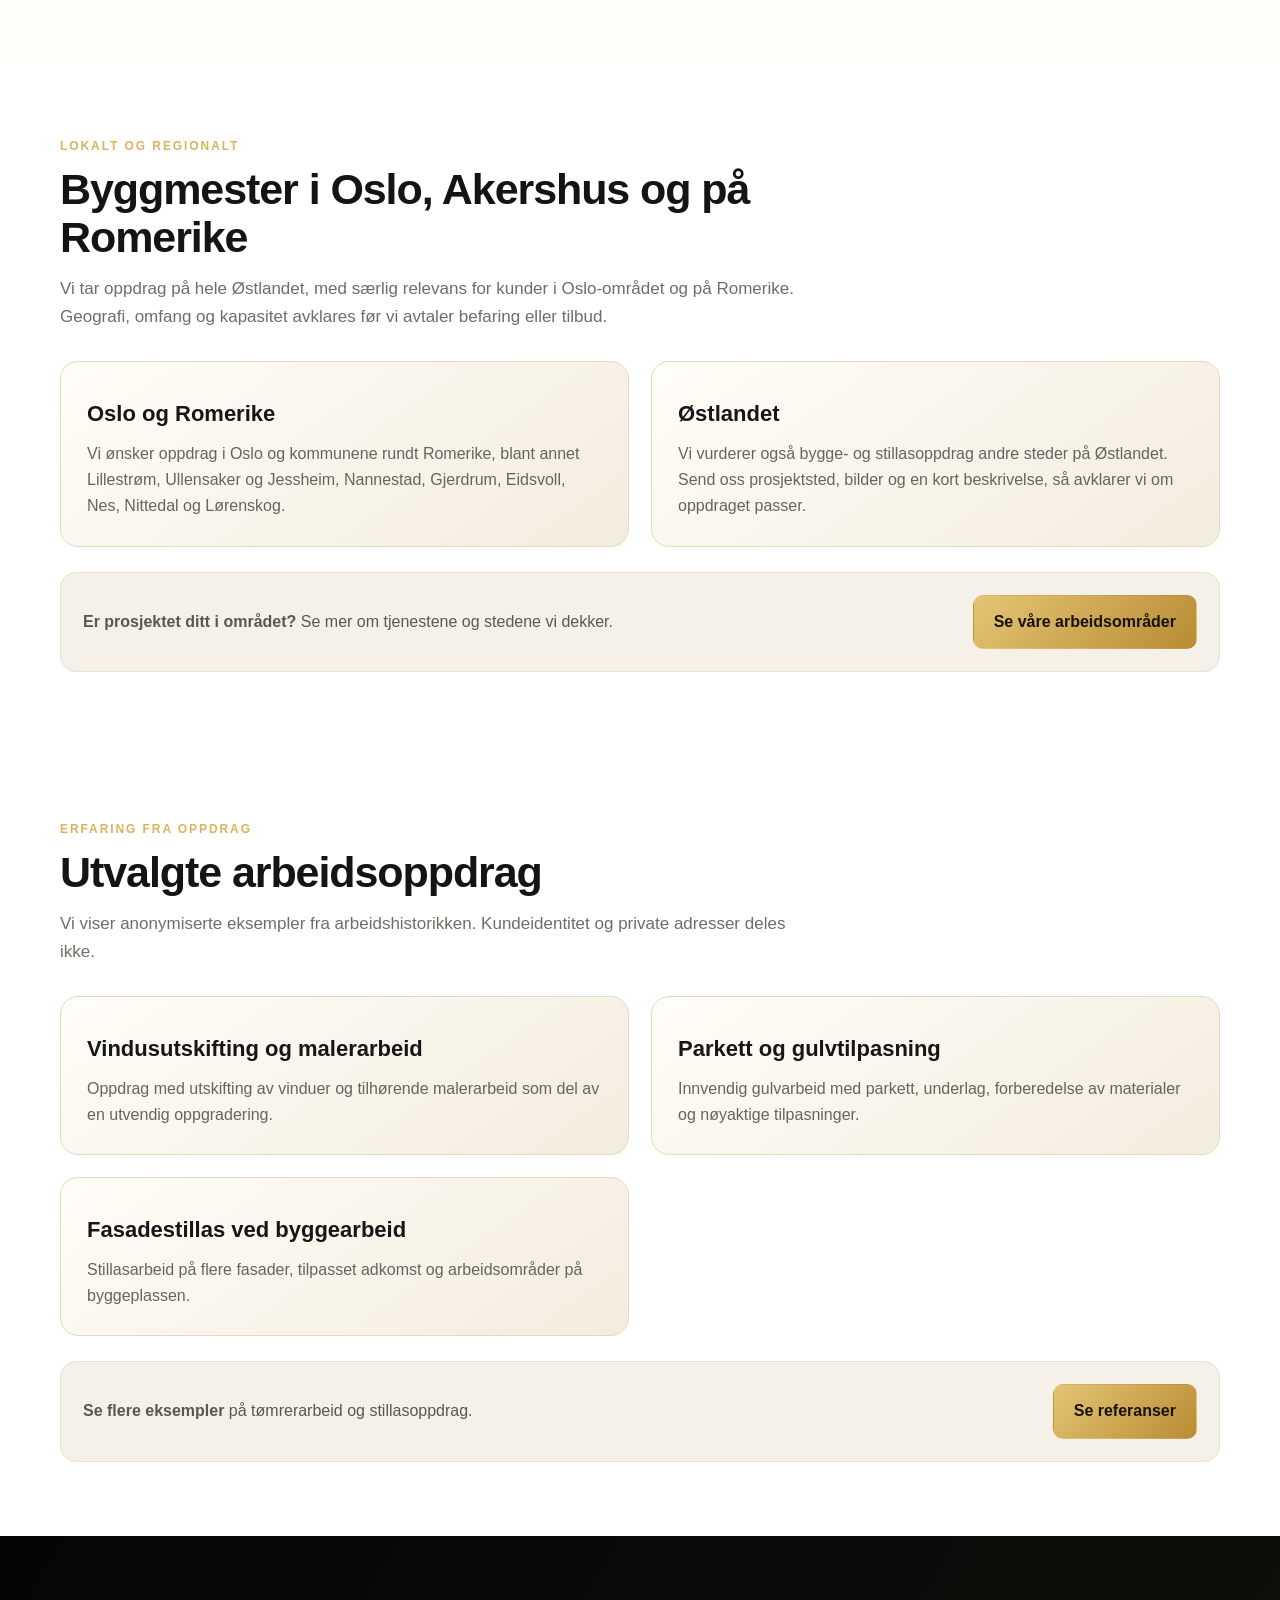
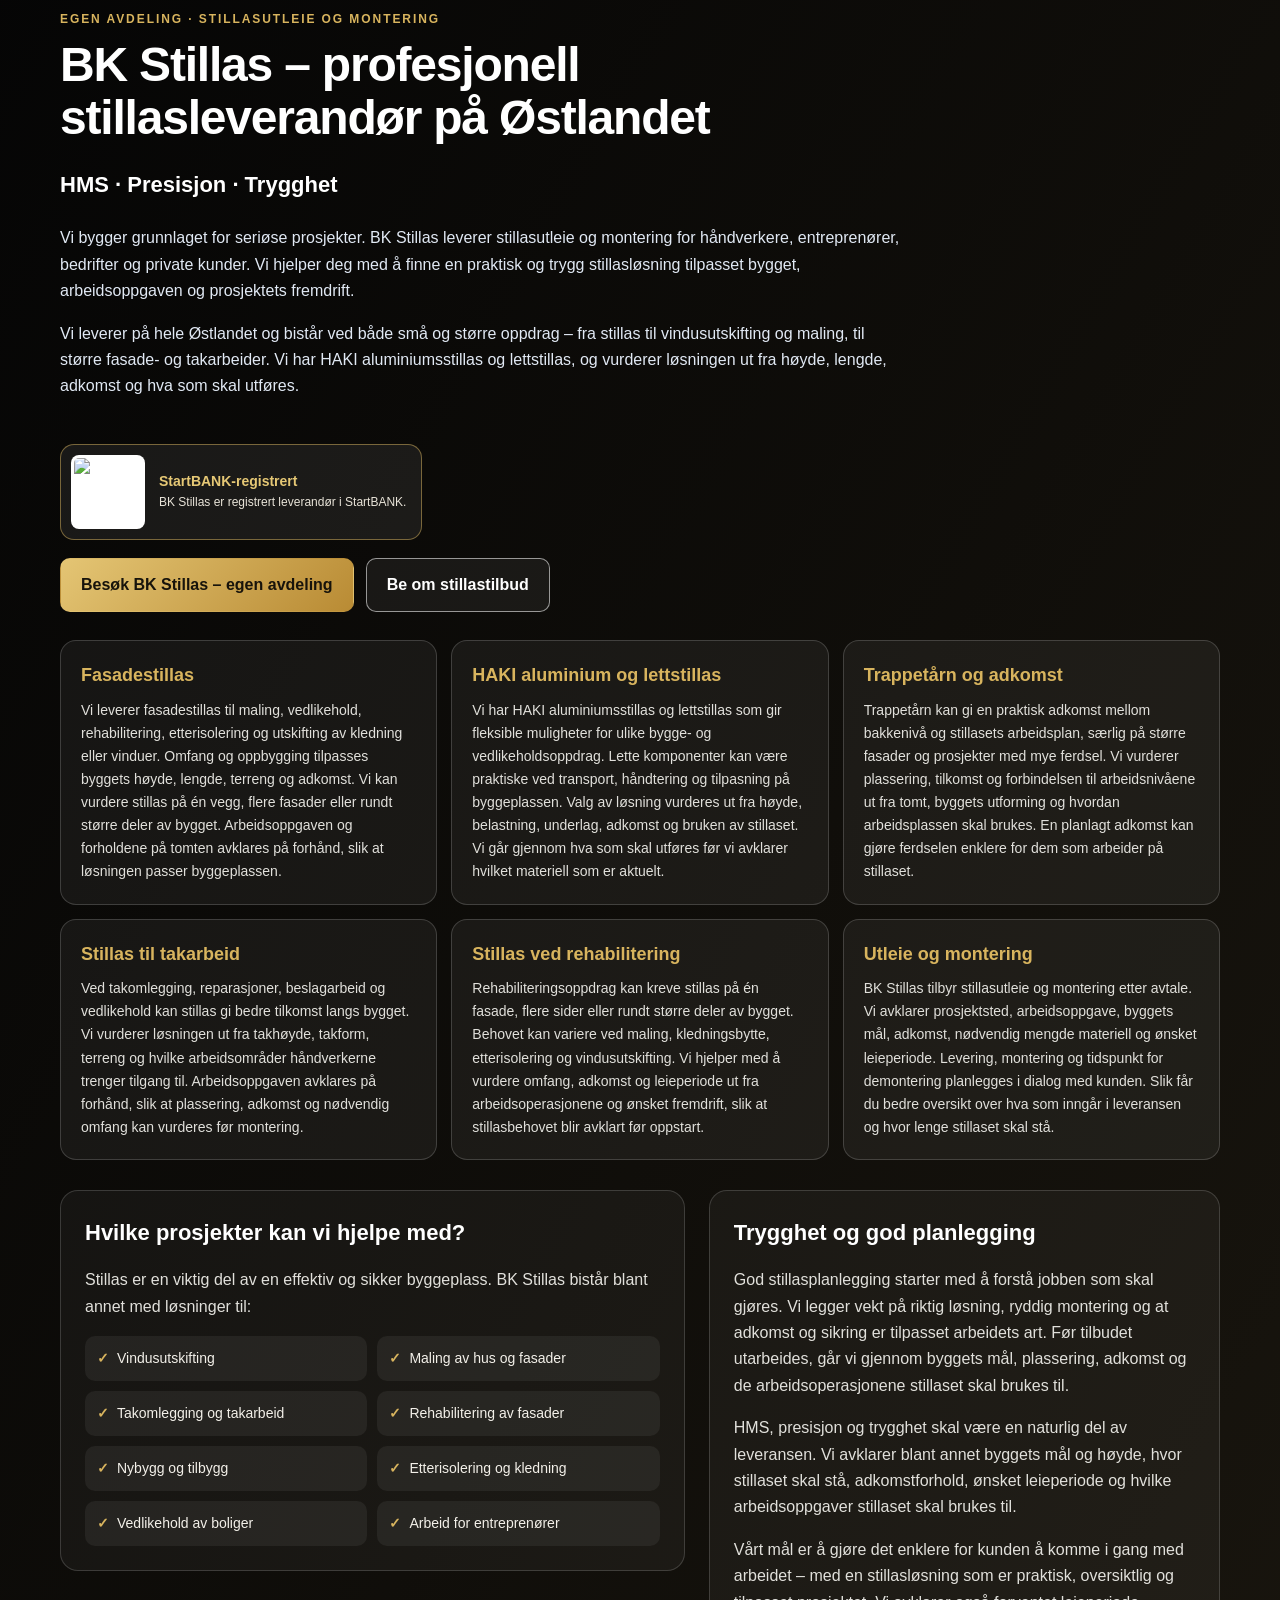
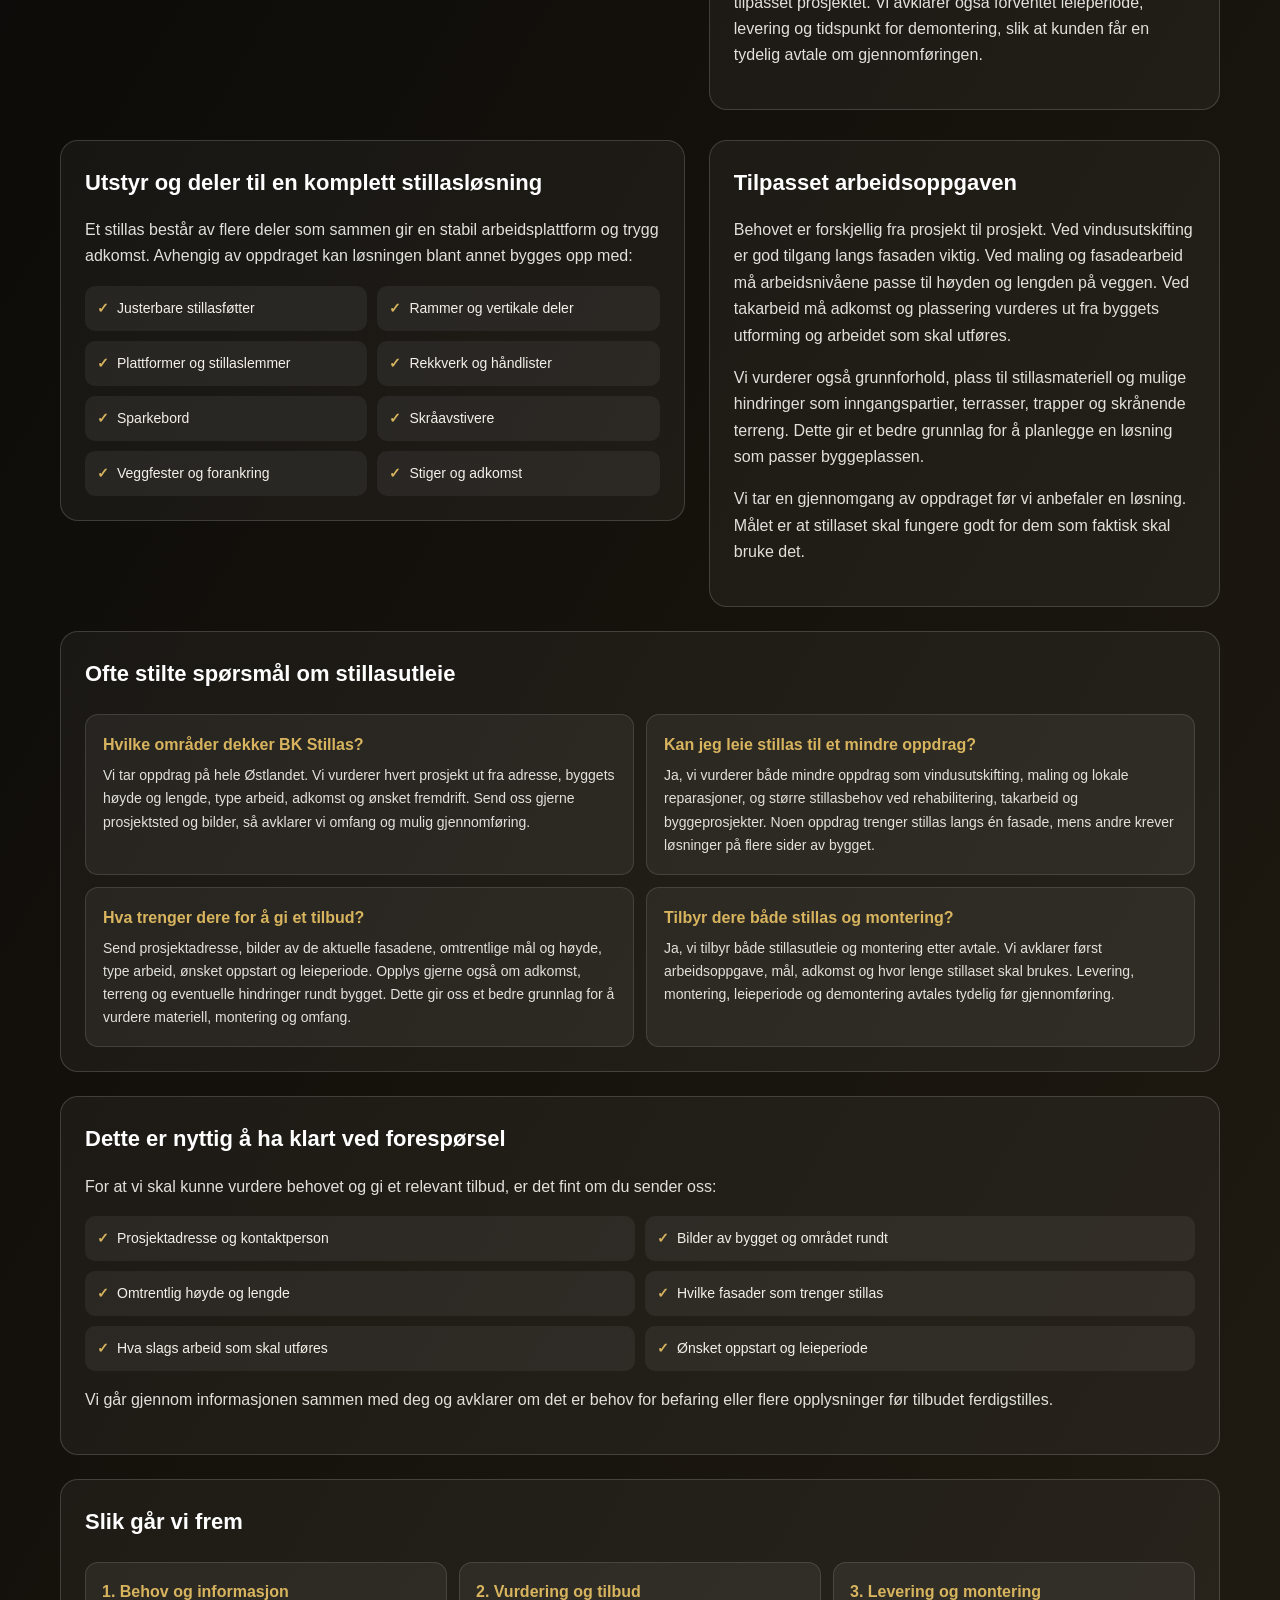
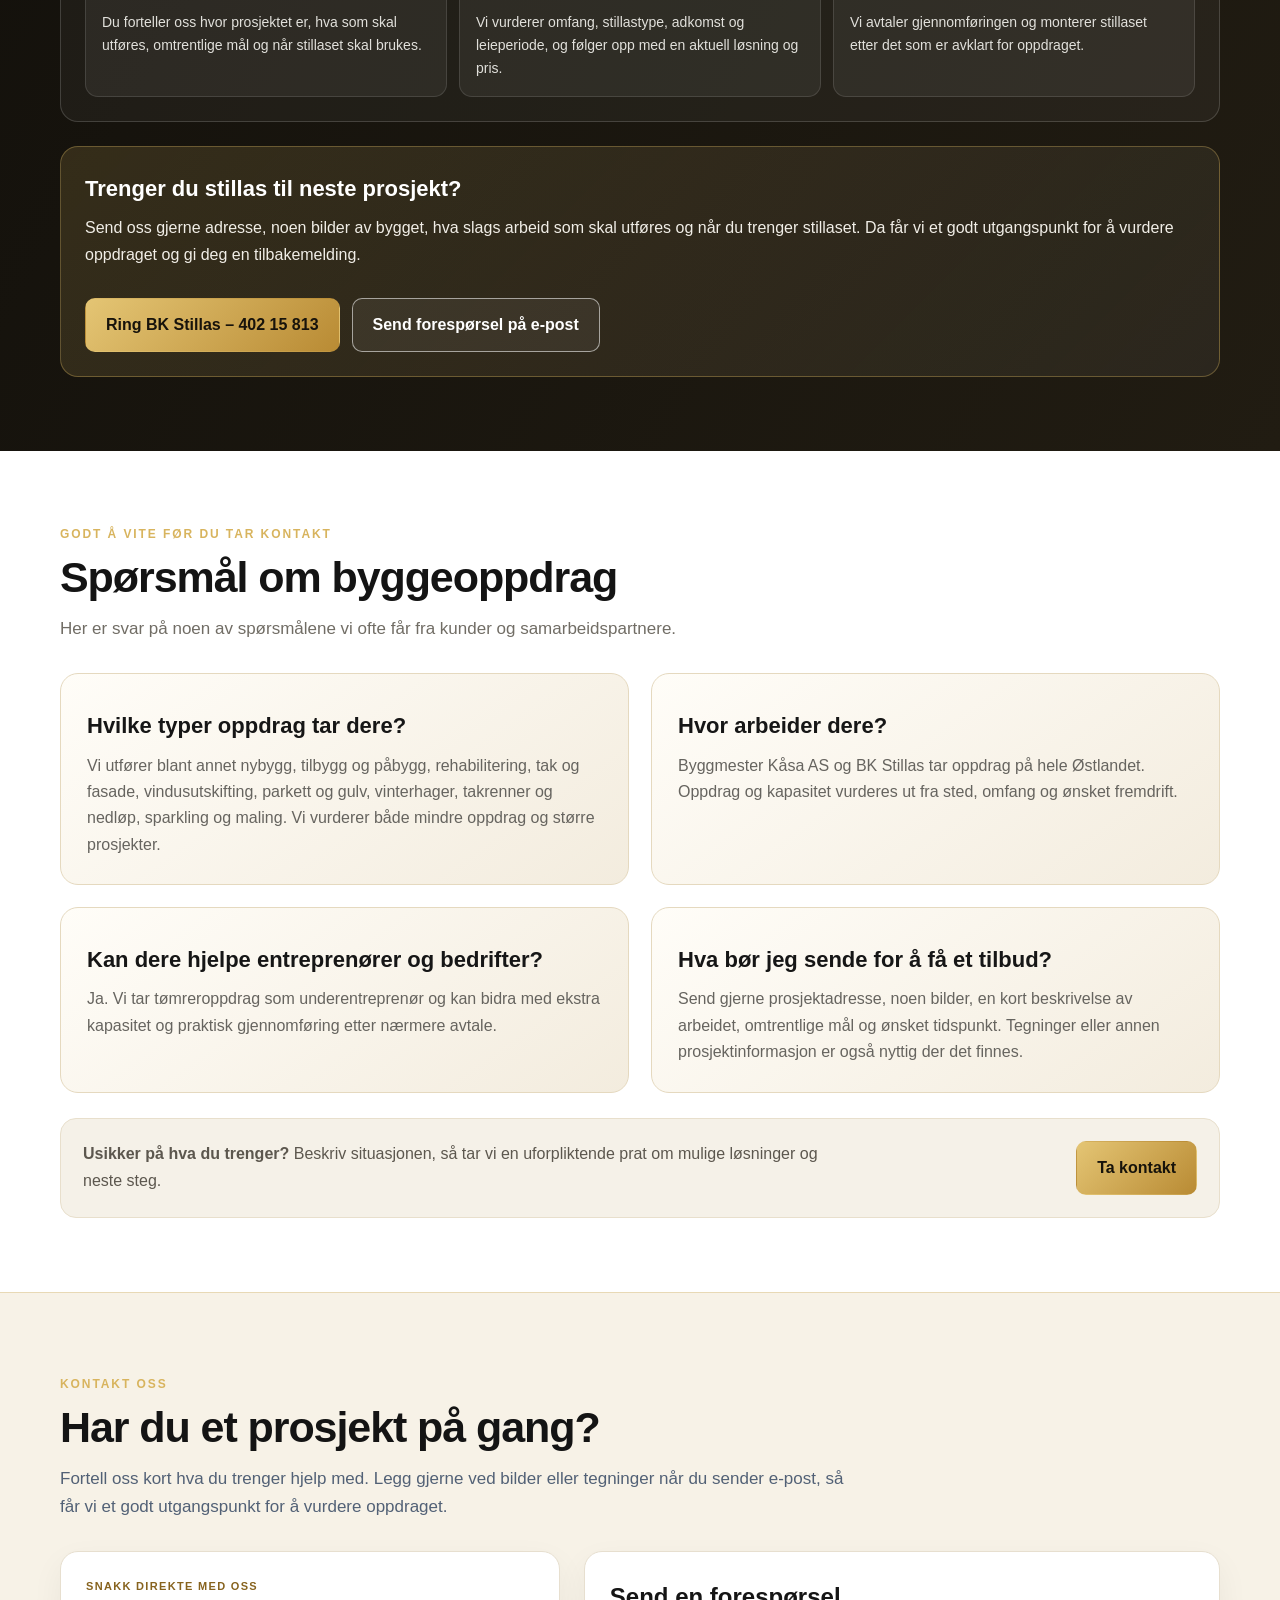
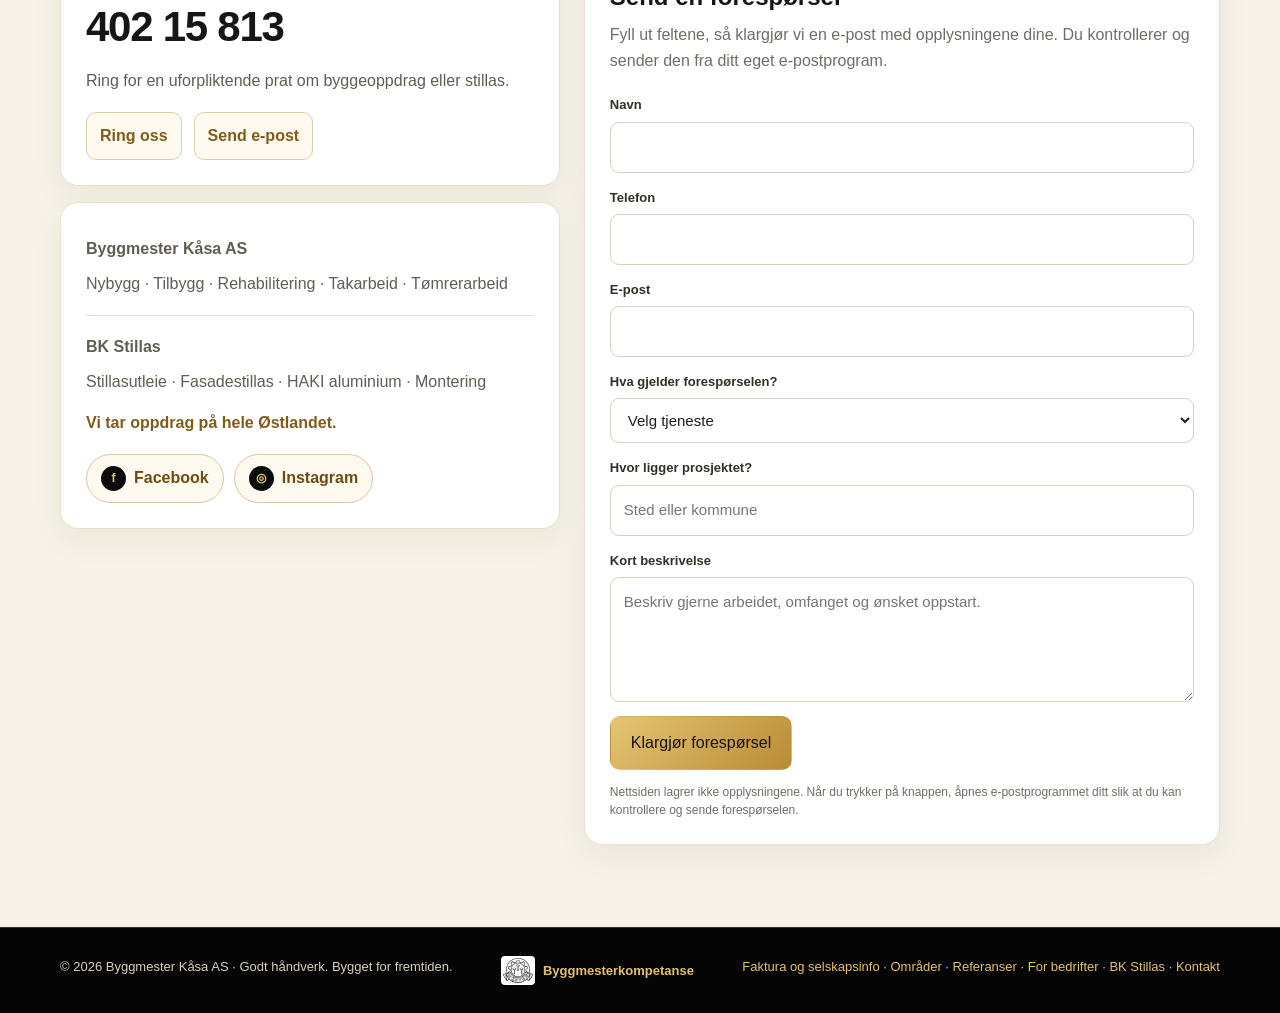
==== commit 001cb7d3: "Add owner portrait and personal introduction to about section" ====
--- a/index.html
+++ b/index.html
@@ -267,7 +267,11 @@
     @media(max-width:820px){.audience-grid{grid-template-columns:1fr 1fr}.audience-card:last-child{grid-column:1/-1}}
     @media(max-width:520px){.audiences{padding:46px 0}.audience-grid{grid-template-columns:1fr}.audience-card:last-child{grid-column:auto}.audience-card{min-height:unset;padding:21px}.proof-strip{display:grid;gap:9px}}
 
-  </style>
+  
+    .about-owner-photo{display:block;width:100%;height:330px;object-fit:cover;object-position:center 18%;border-radius:14px;margin:0 0 20px;border:1px solid rgba(216,180,94,.35)}
+    .about-panel .about-panel-subheading{margin-top:26px}
+    @media(max-width:820px){.about-owner-photo{height:auto;max-height:480px;object-position:center 15%}}
+</style>
   <link rel="preconnect" href="https://images.unsplash.com" crossorigin>
 </head>
 <body id="toppen">
@@ -357,8 +361,10 @@
     </div></section>
     <section id="om-oss" class="about"><div class="container about-grid">
       <div class="about-copy">
-        <div class="eyebrow">Om bedriften</div>
-        <h2>Håndverk, erfaring og utvikling siden 2010</h2>
+        <div class="eyebrow">Om oss · Byggmester Kåsa</div>
+        <h2>Møt Ole-Jørgen Kåsa</h2>
+        <p><strong>Jeg heter Ole-Jørgen Kåsa og står bak Byggmester Kåsa.</strong> Jeg er opptatt av godt håndverk, praktiske løsninger og personlig oppfølging. Målet mitt er at kundene skal føle seg trygge gjennom hele prosessen – fra første befaring til ferdig prosjekt.</p>
+        <h3>Håndverk, erfaring og utvikling siden 2010</h3>
         <p><strong>Byggmester Kåsa AS bygger på en håndverksvirksomhet med historie tilbake til 2010.</strong> Det som startet som et enkeltpersonforetak, ble videreført som aksjeselskap i januar 2025. Overgangen til AS markerte et nytt kapittel for virksomheten, samtidig som erfaringen, håndverkskunnskapen og ambisjonen om å levere godt arbeid ble tatt med videre.</p>
         <p>Gjennom årene har vi opparbeidet erfaring fra et bredt spekter av byggeoppdrag. Vi leverer tjenester innen nybygg, tilbygg og påbygg, rehabilitering, totalrenovering, takarbeid og tradisjonelt tømrerarbeid. Oppdragene varierer fra mindre arbeider og tilpasninger i eksisterende boliger til større og mer sammensatte byggeprosjekter.</p>
         <p>Vi har erfaring fra arbeid på både boliger og næringsbygg, og har også vært involvert i TV-produksjonen <strong>Farmen på TV 2</strong>, på gården i Ørje. Slike oppdrag har gitt verdifull erfaring med ulike rammer, praktiske utfordringer og behovet for å finne gode løsninger når arbeidet skal planlegges og gjennomføres.</p>
@@ -368,7 +374,10 @@
         <a class="btn btn-blue" href="#kontakt">Ta kontakt med oss</a>
       </div>
       <aside class="about-panel">
-        <h3>Erfaring som bygger tillit</h3>
+        <img class="about-owner-photo" src="ole-jorgen-kasa-om-oss.webp" alt="Ole-Jørgen Kåsa, innehaver av Byggmester Kåsa, på byggeplass" loading="lazy" decoding="async">
+        <h3>Ole-Jørgen Kåsa</h3>
+        <p>Byggmester Kåsa · Bygg og stillas på hele Østlandet</p>
+        <h3 class="about-panel-subheading">Erfaring som bygger tillit</h3>
         <p>Virksomhetshistorie fra 2010</p>
         <p>Videreført som aksjeselskap i januar 2025</p>
         <p>Oppdrag innen bolig, næringsbygg og TV-produksjon</p>
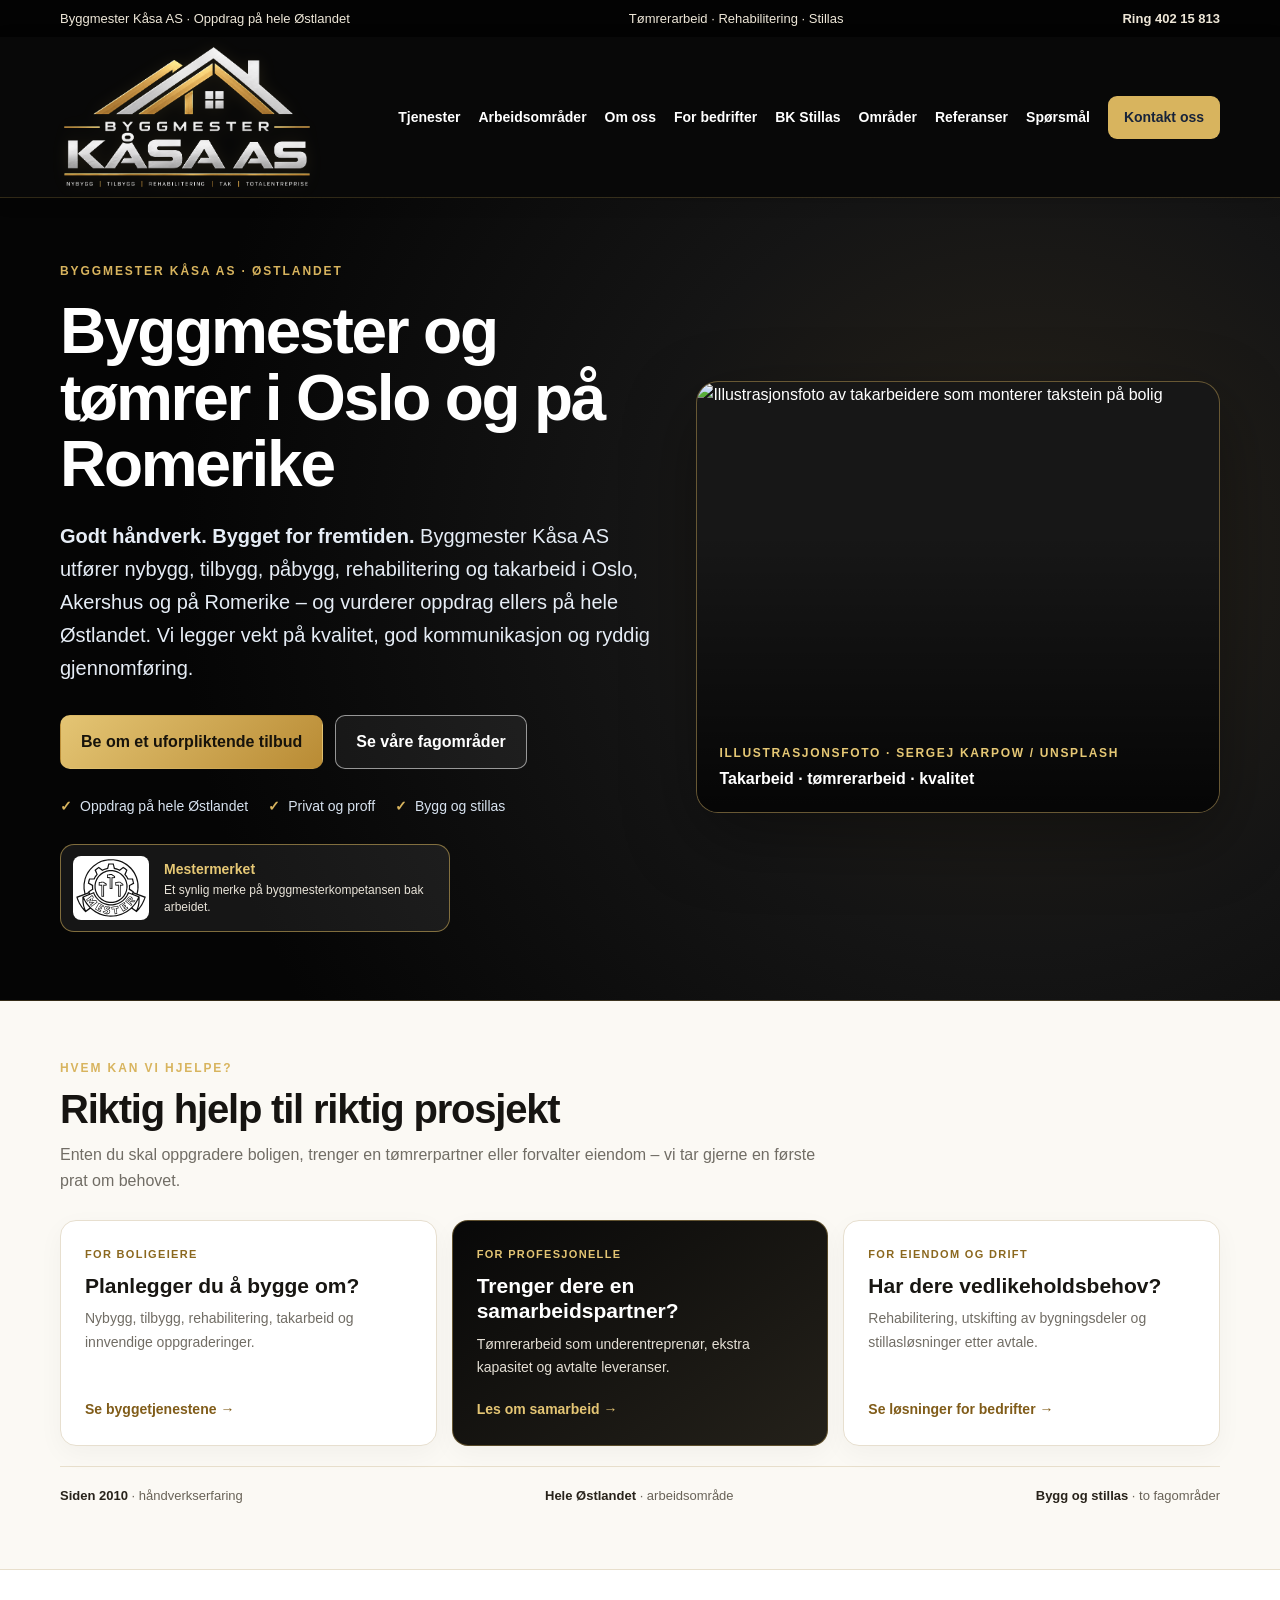
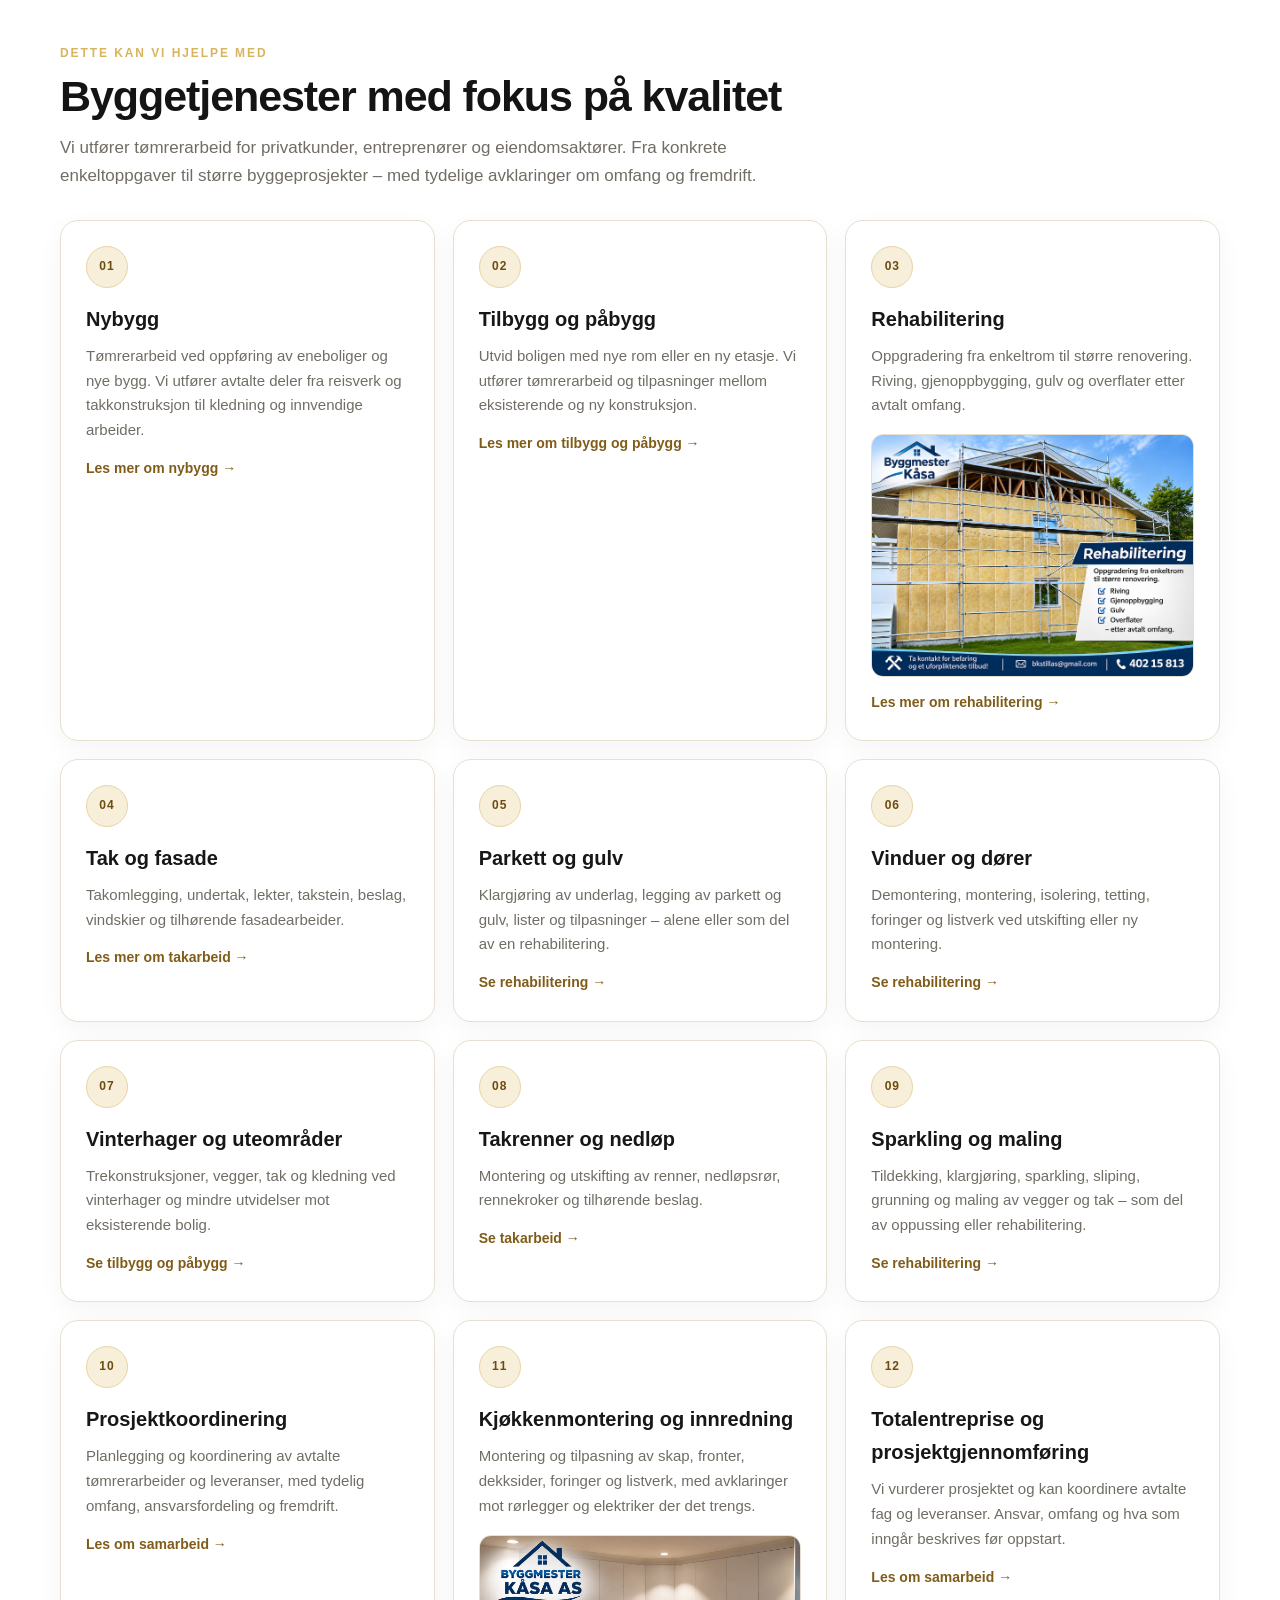
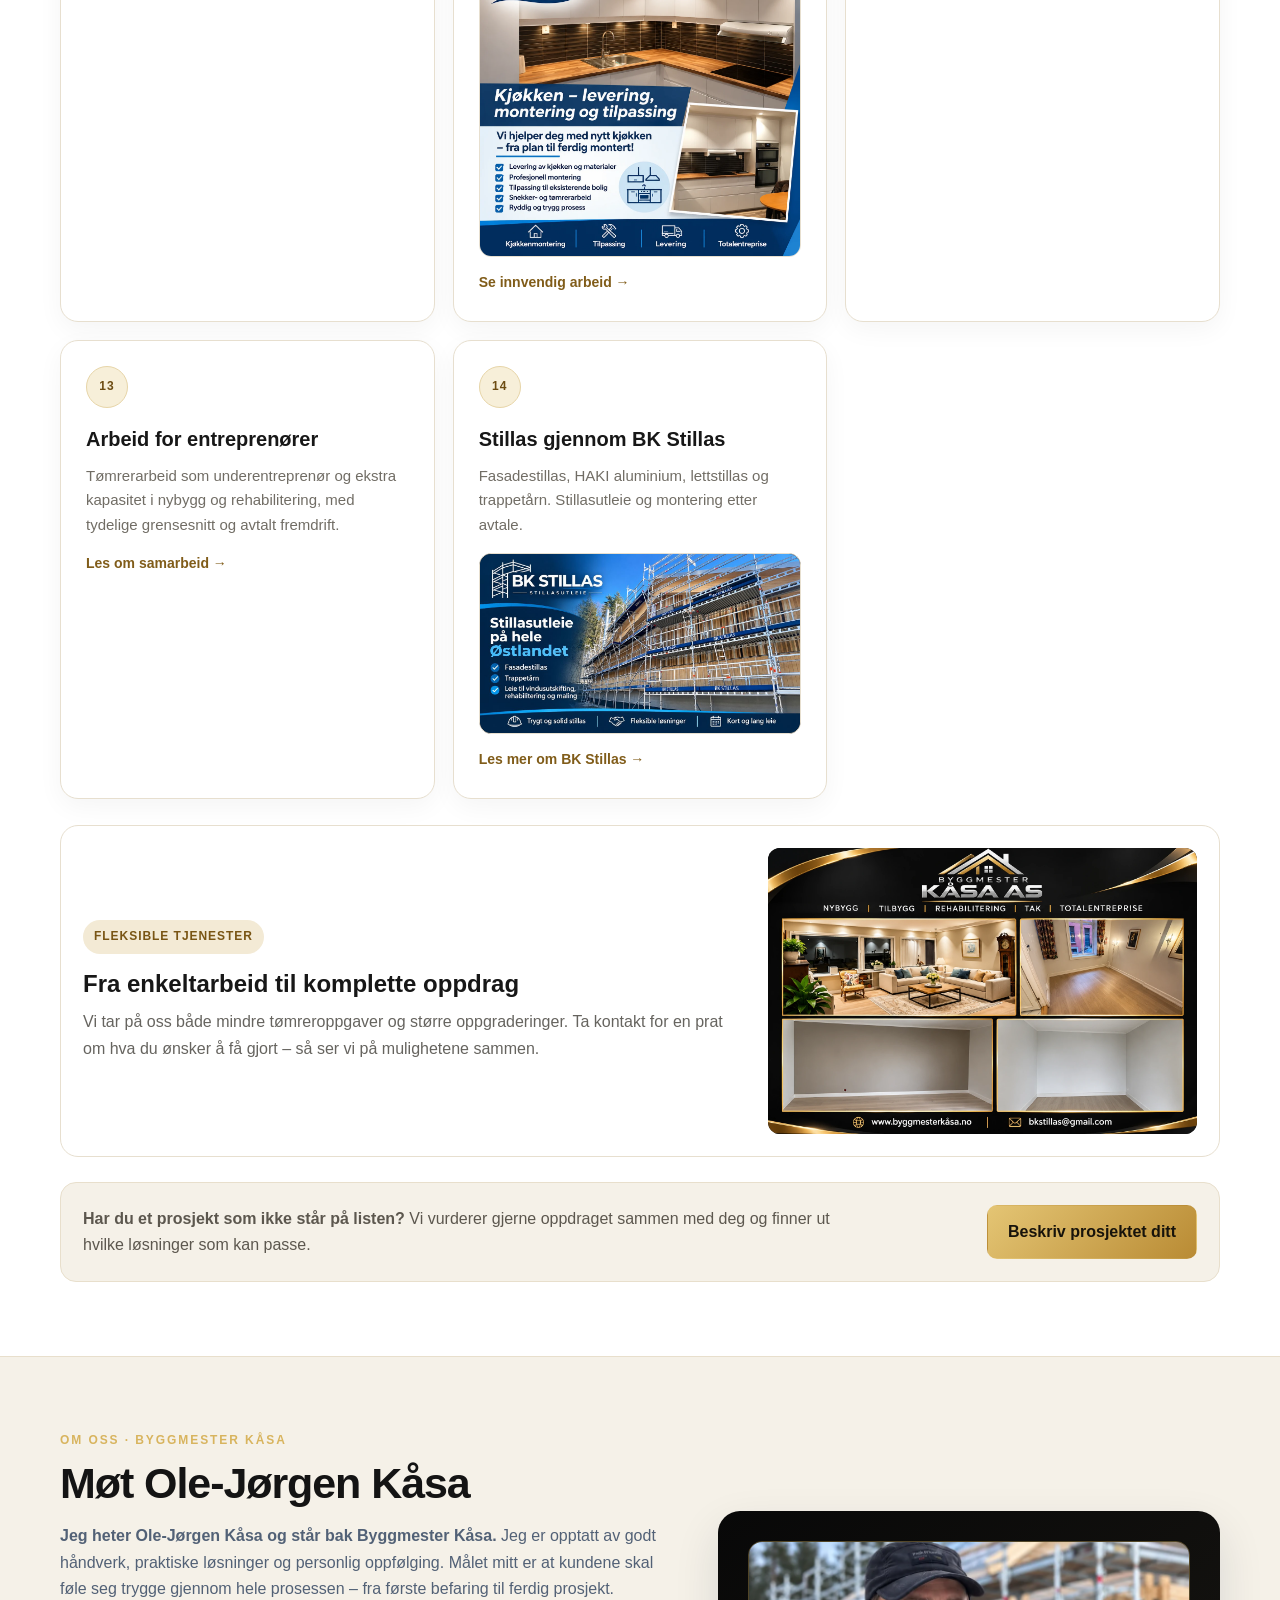
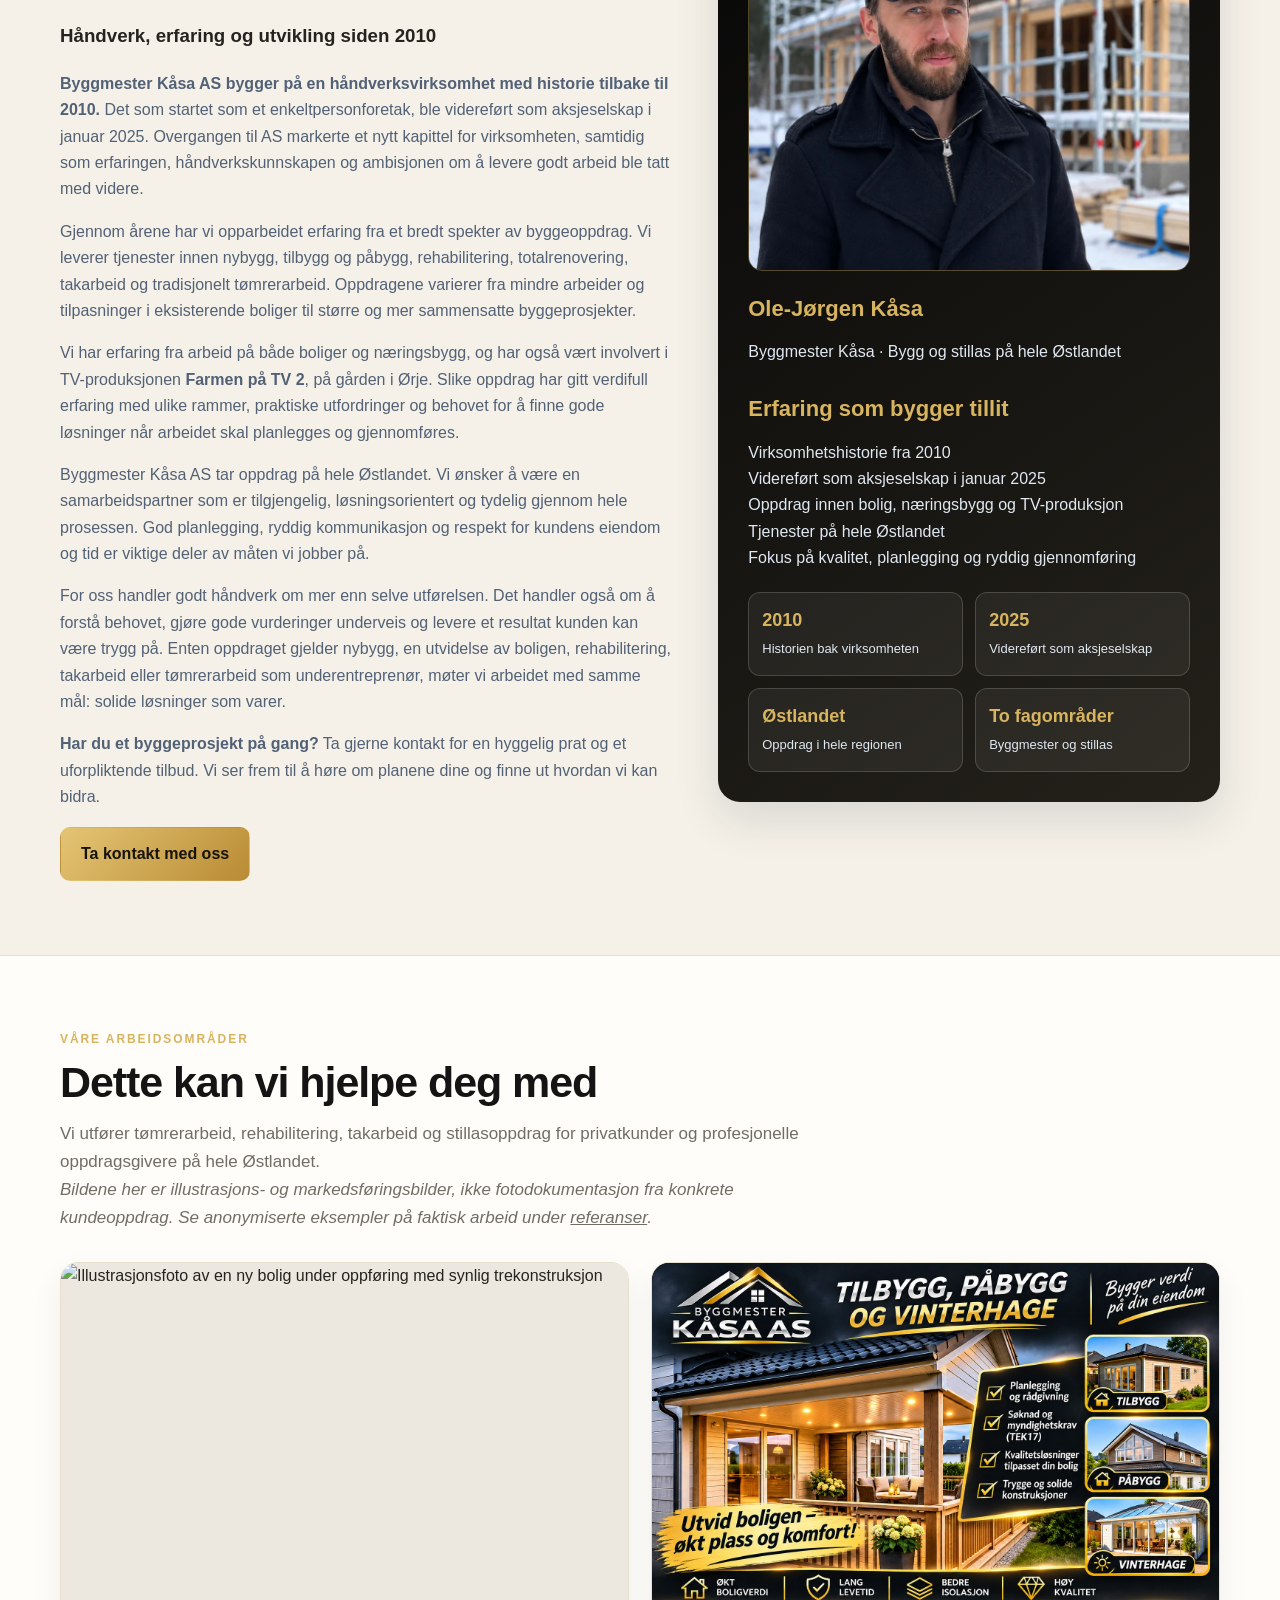
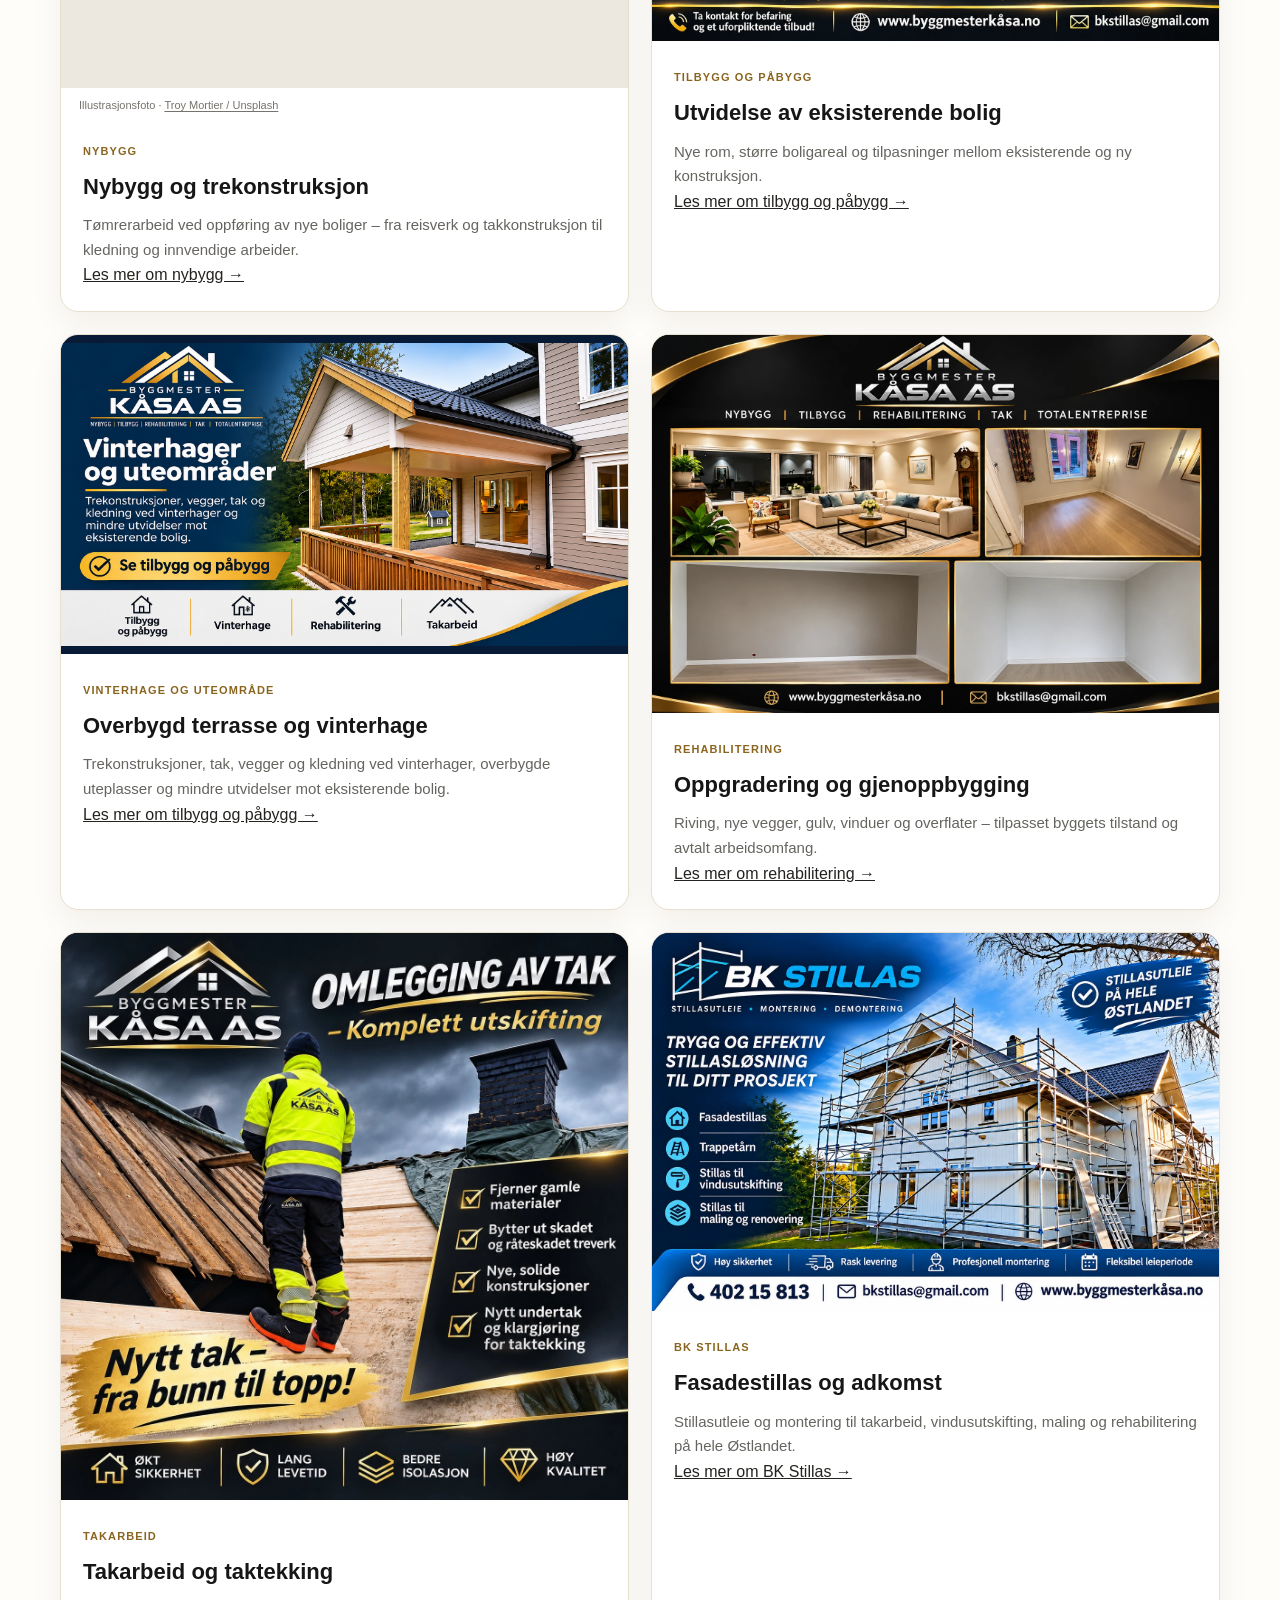
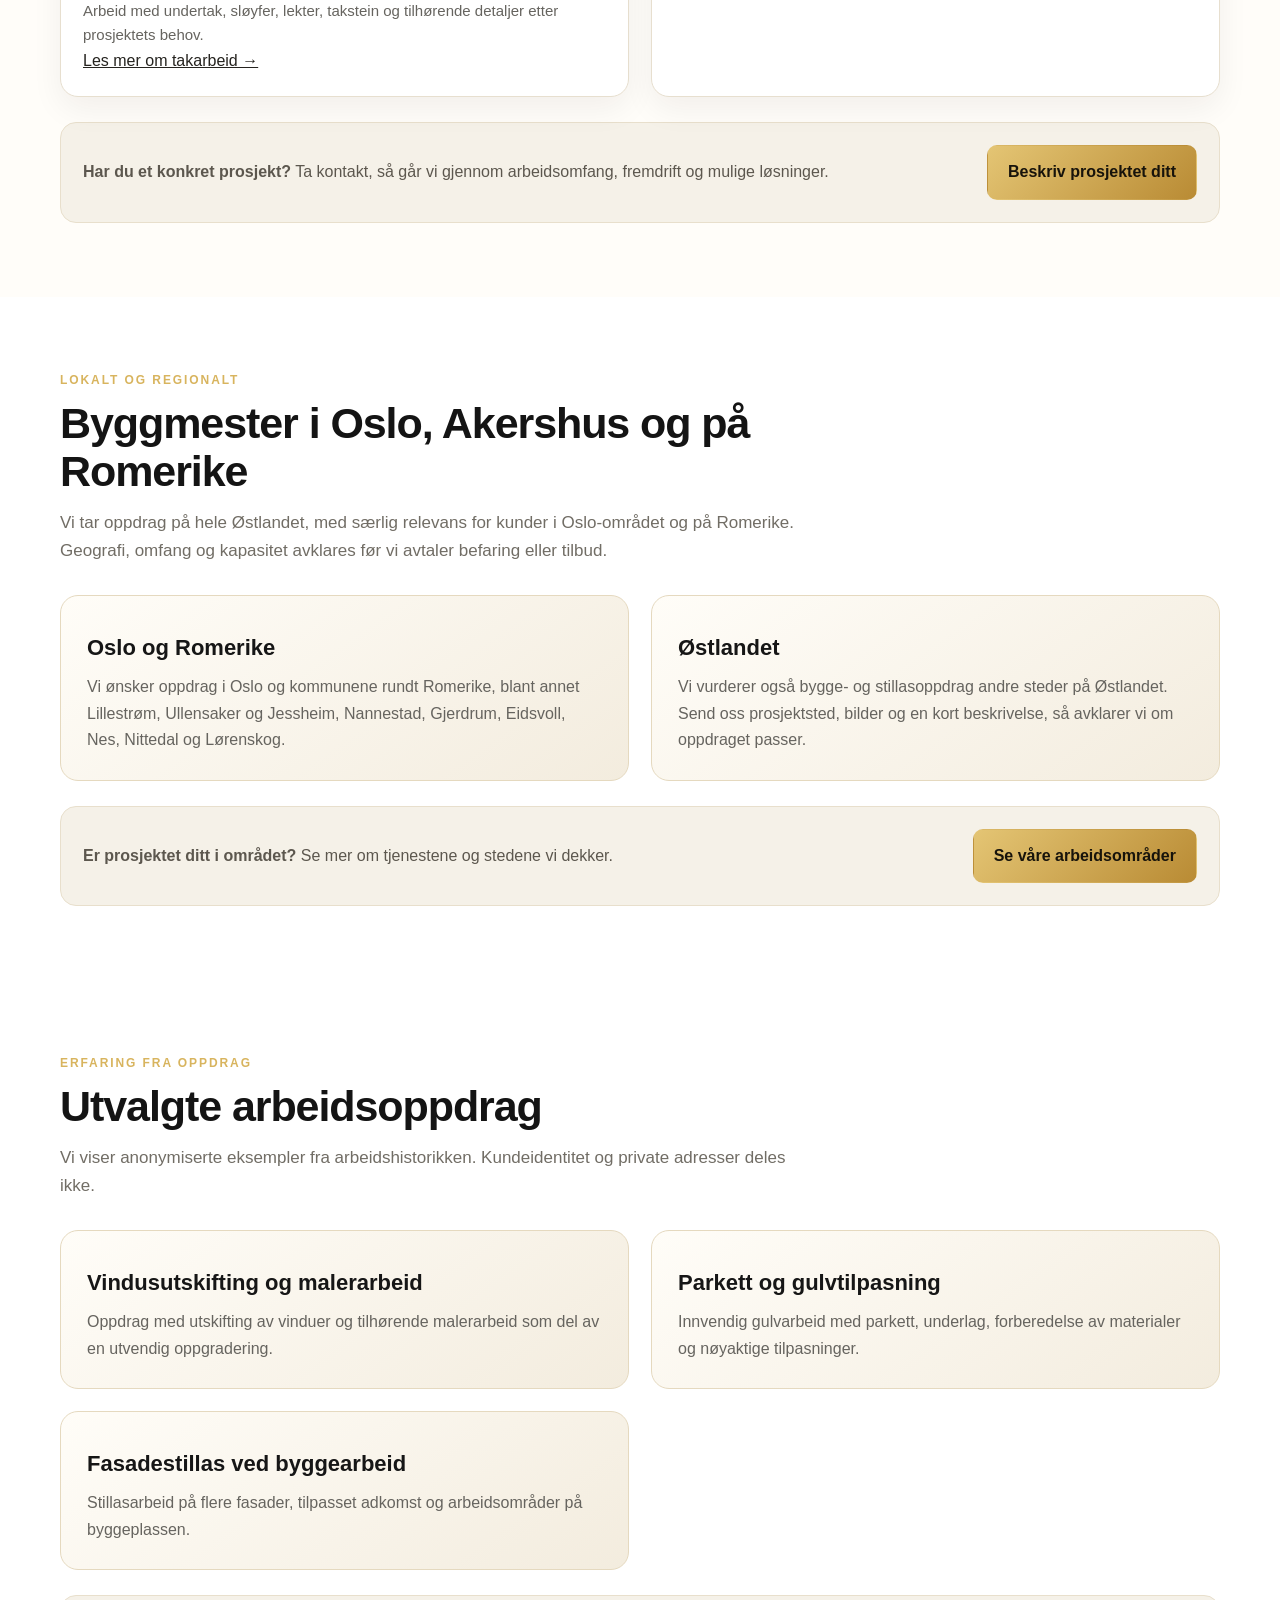
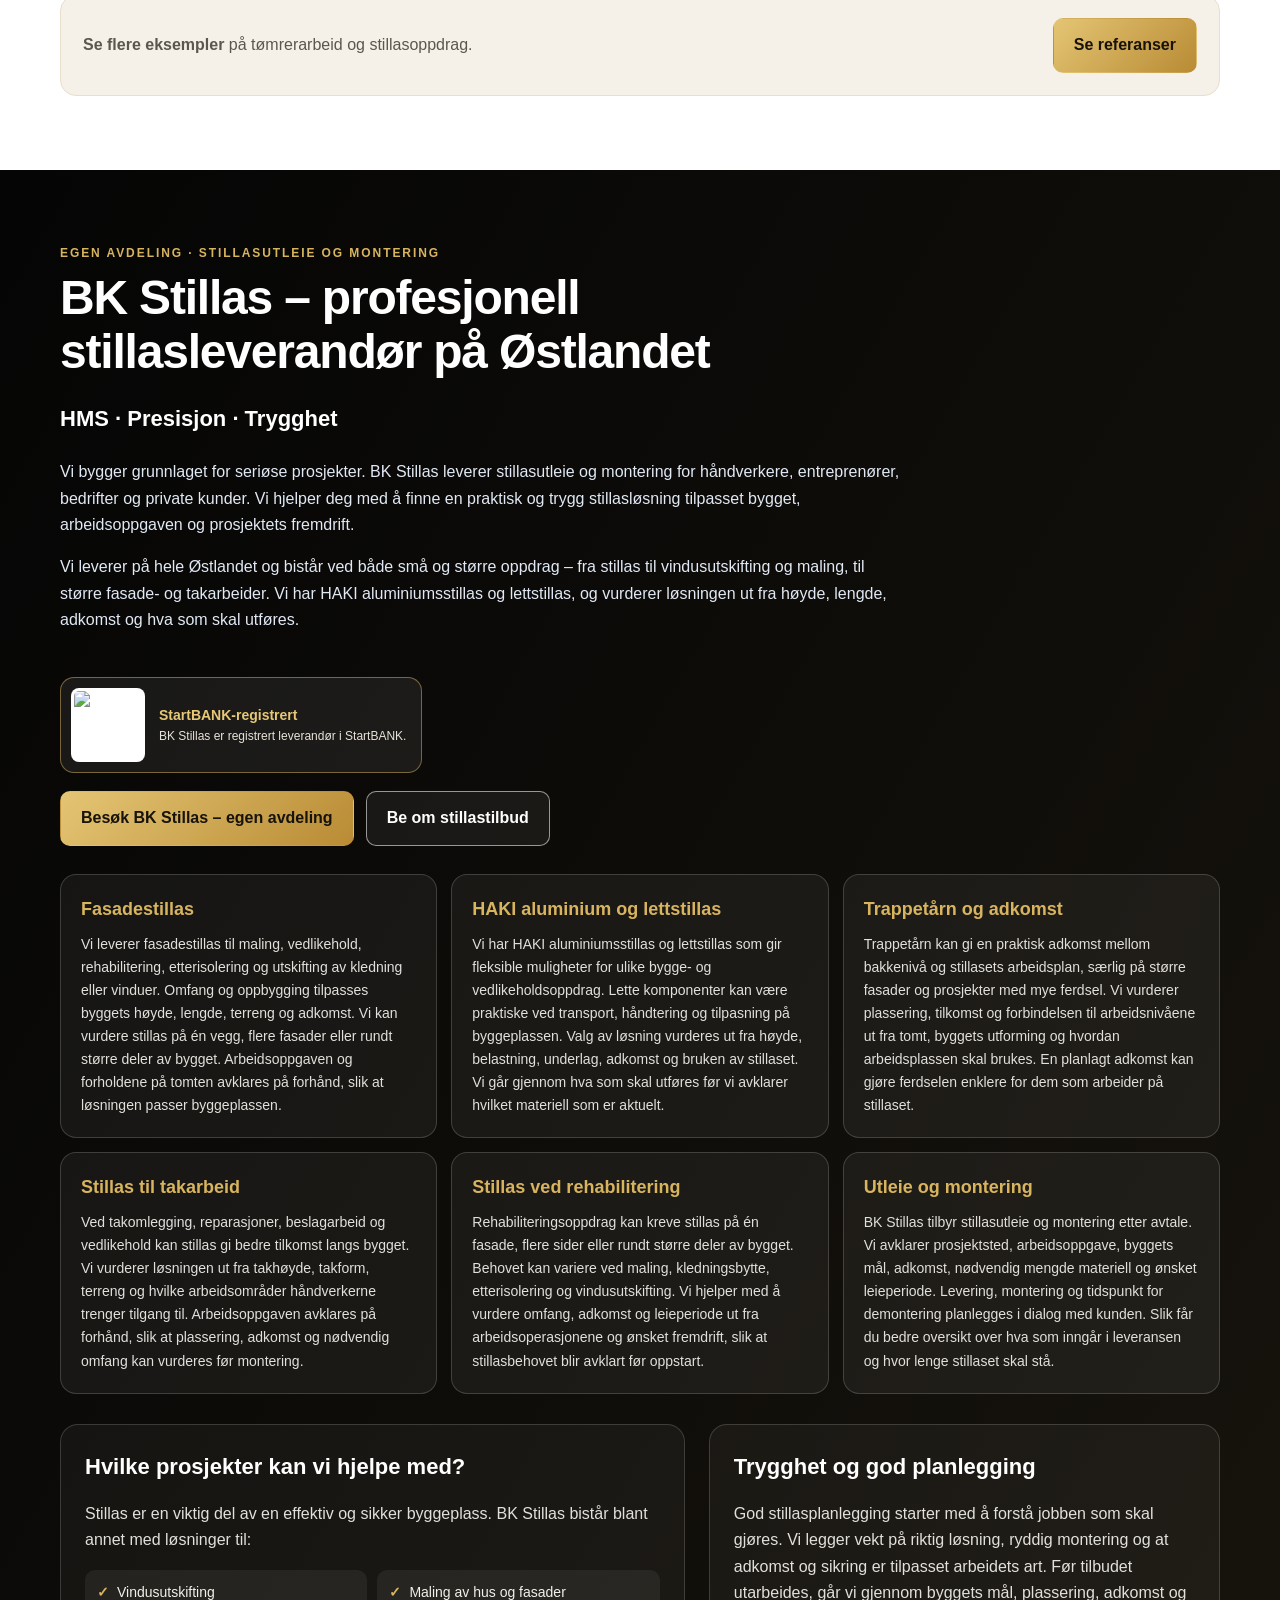
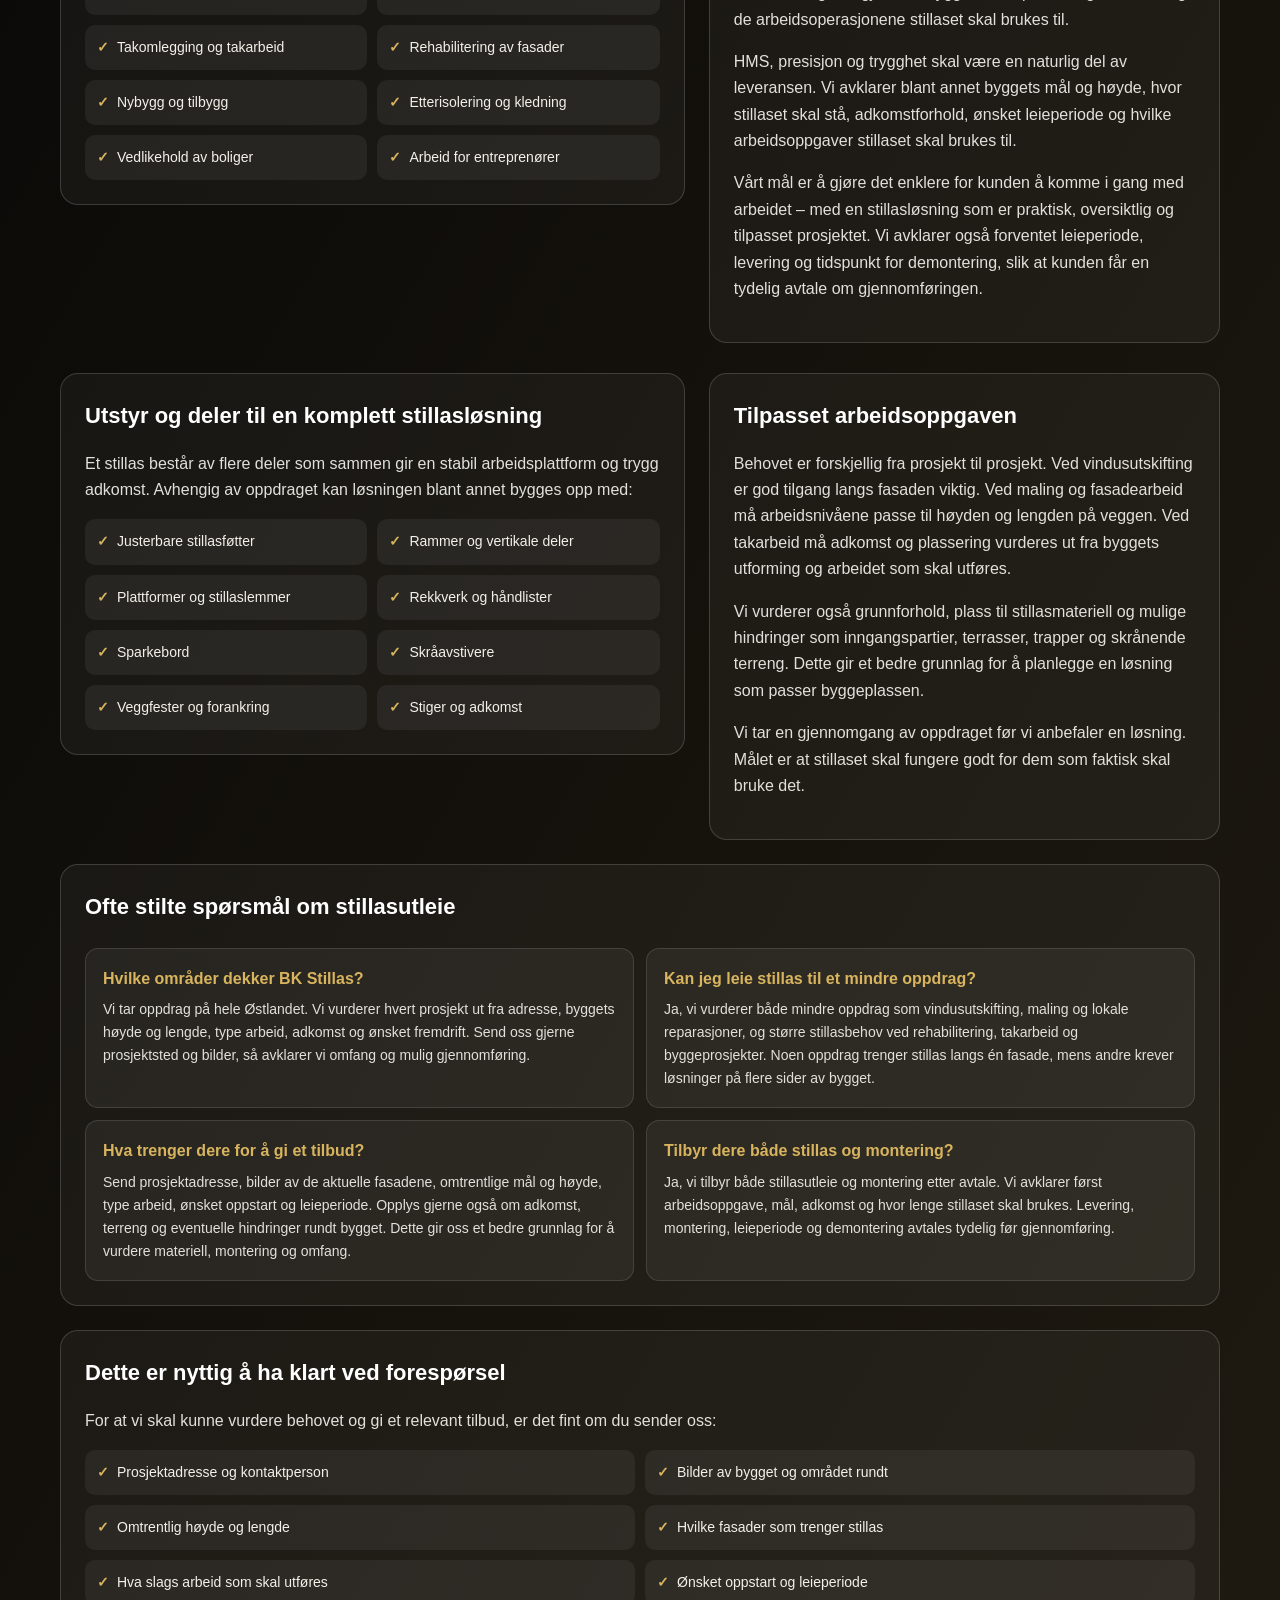
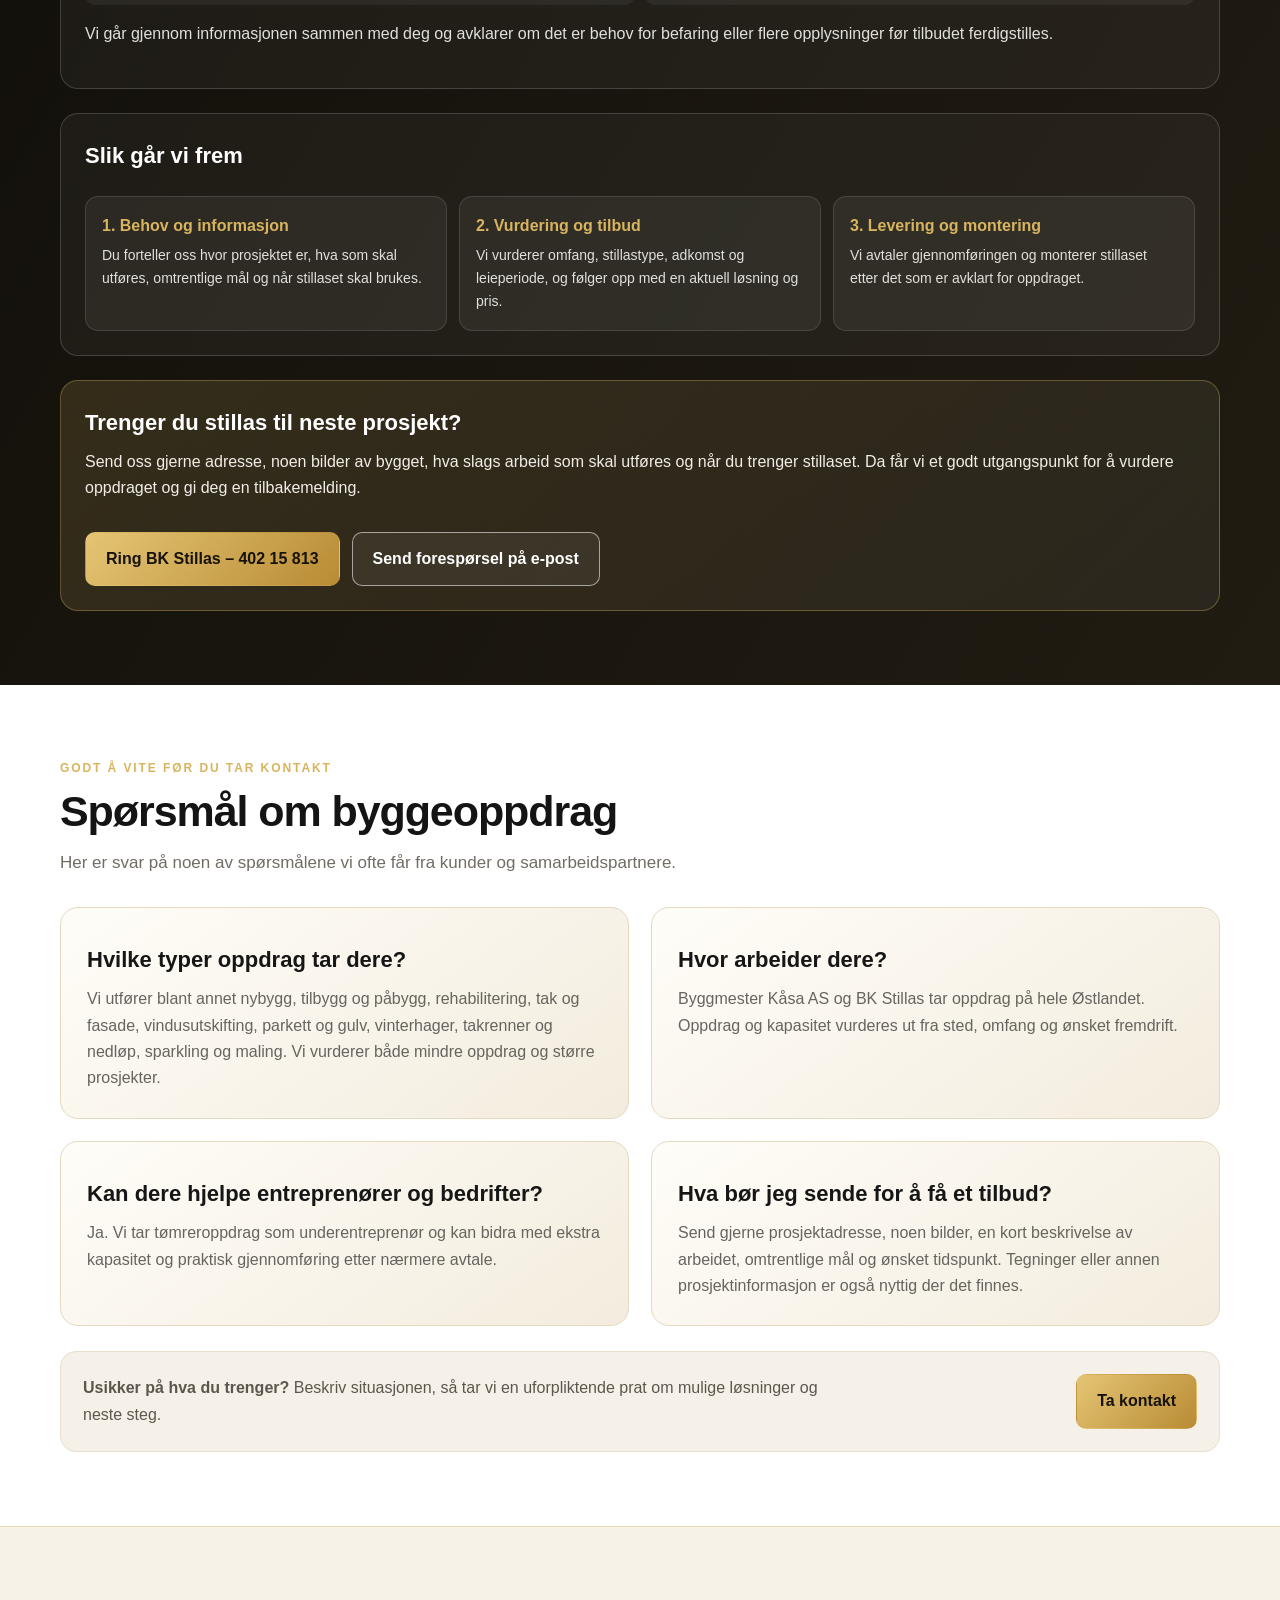
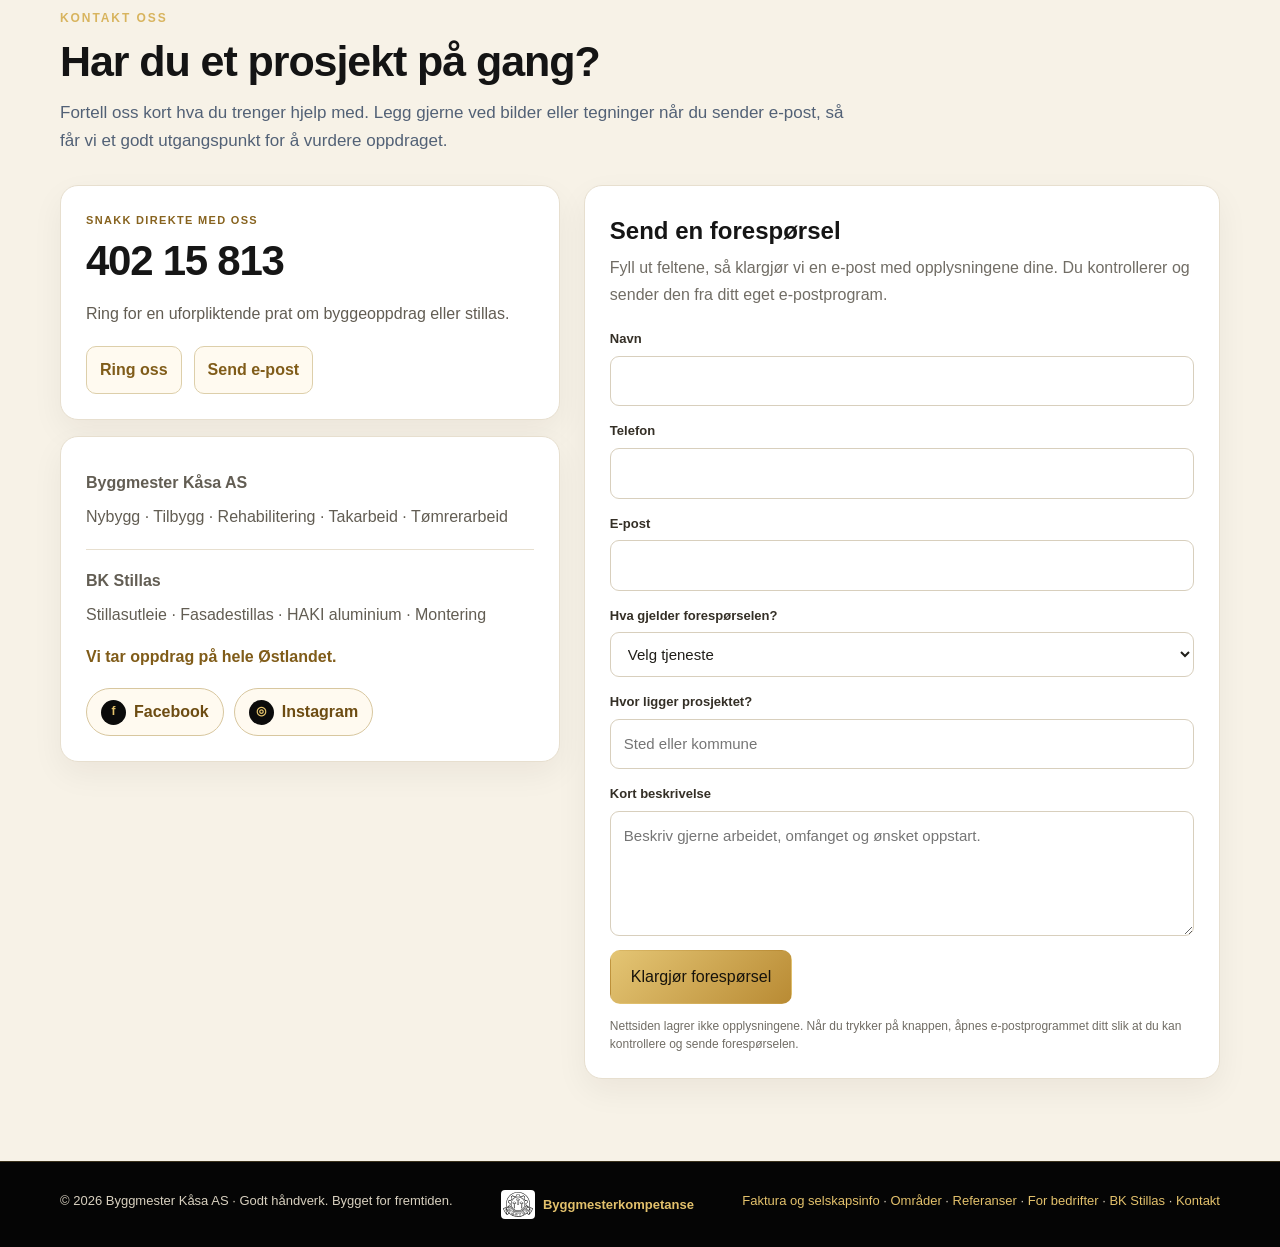
==== commit 851407af: "Add real log farmhouse renovation photo to rehabilitation service card" ====
--- a/index.html
+++ b/index.html
@@ -338,7 +338,7 @@
       <div class="services-grid">
         <article class="service"><div class="icon">01</div><h3>Nybygg</h3><p>Tømrerarbeid ved oppføring av eneboliger og nye bygg. Vi utfører avtalte deler fra reisverk og takkonstruksjon til kledning og innvendige arbeider.</p><a class="service-link" href="nybygg.html">Les mer om nybygg →</a></article>
         <article class="service"><div class="icon">02</div><h3>Tilbygg og påbygg</h3><p>Utvid boligen med nye rom eller en ny etasje. Vi utfører tømrerarbeid og tilpasninger mellom eksisterende og ny konstruksjon.</p><a class="service-link" href="tilbygg-pabygg.html">Les mer om tilbygg og påbygg →</a></article>
-        <article class="service"><div class="icon">03</div><h3>Rehabilitering</h3><p>Oppgradering fra enkeltrom til større renovering. Riving, gjenoppbygging, gulv og overflater etter avtalt omfang.</p><a class="service-link" href="rehabilitering.html">Les mer om rehabilitering →</a></article>
+        <article class="service"><div class="icon">03</div><h3>Rehabilitering</h3><p>Oppgradering fra enkeltrom til større renovering. Riving, gjenoppbygging, gulv og overflater etter avtalt omfang.</p><img class="service-kitchen-image" src="images/rehabilitering-byggmester-kasa.png" alt="Rehabilitering av eldre laftet gårdsbruk – Byggmester Kåsa AS" loading="lazy" decoding="async"><a class="service-link" href="rehabilitering.html">Les mer om rehabilitering →</a></article>
         <article class="service"><div class="icon">04</div><h3>Tak og fasade</h3><p>Takomlegging, undertak, lekter, takstein, beslag, vindskier og tilhørende fasadearbeider.</p><a class="service-link" href="takarbeid.html">Les mer om takarbeid →</a></article>
         <article class="service"><div class="icon">05</div><h3>Parkett og gulv</h3><p>Klargjøring av underlag, legging av parkett og gulv, lister og tilpasninger – alene eller som del av en rehabilitering.</p><a class="service-link" href="rehabilitering.html">Se rehabilitering →</a></article>
         <article class="service"><div class="icon">06</div><h3>Vinduer og dører</h3><p>Demontering, montering, isolering, tetting, foringer og listverk ved utskifting eller ny montering.</p><a class="service-link" href="rehabilitering.html">Se rehabilitering →</a></article>
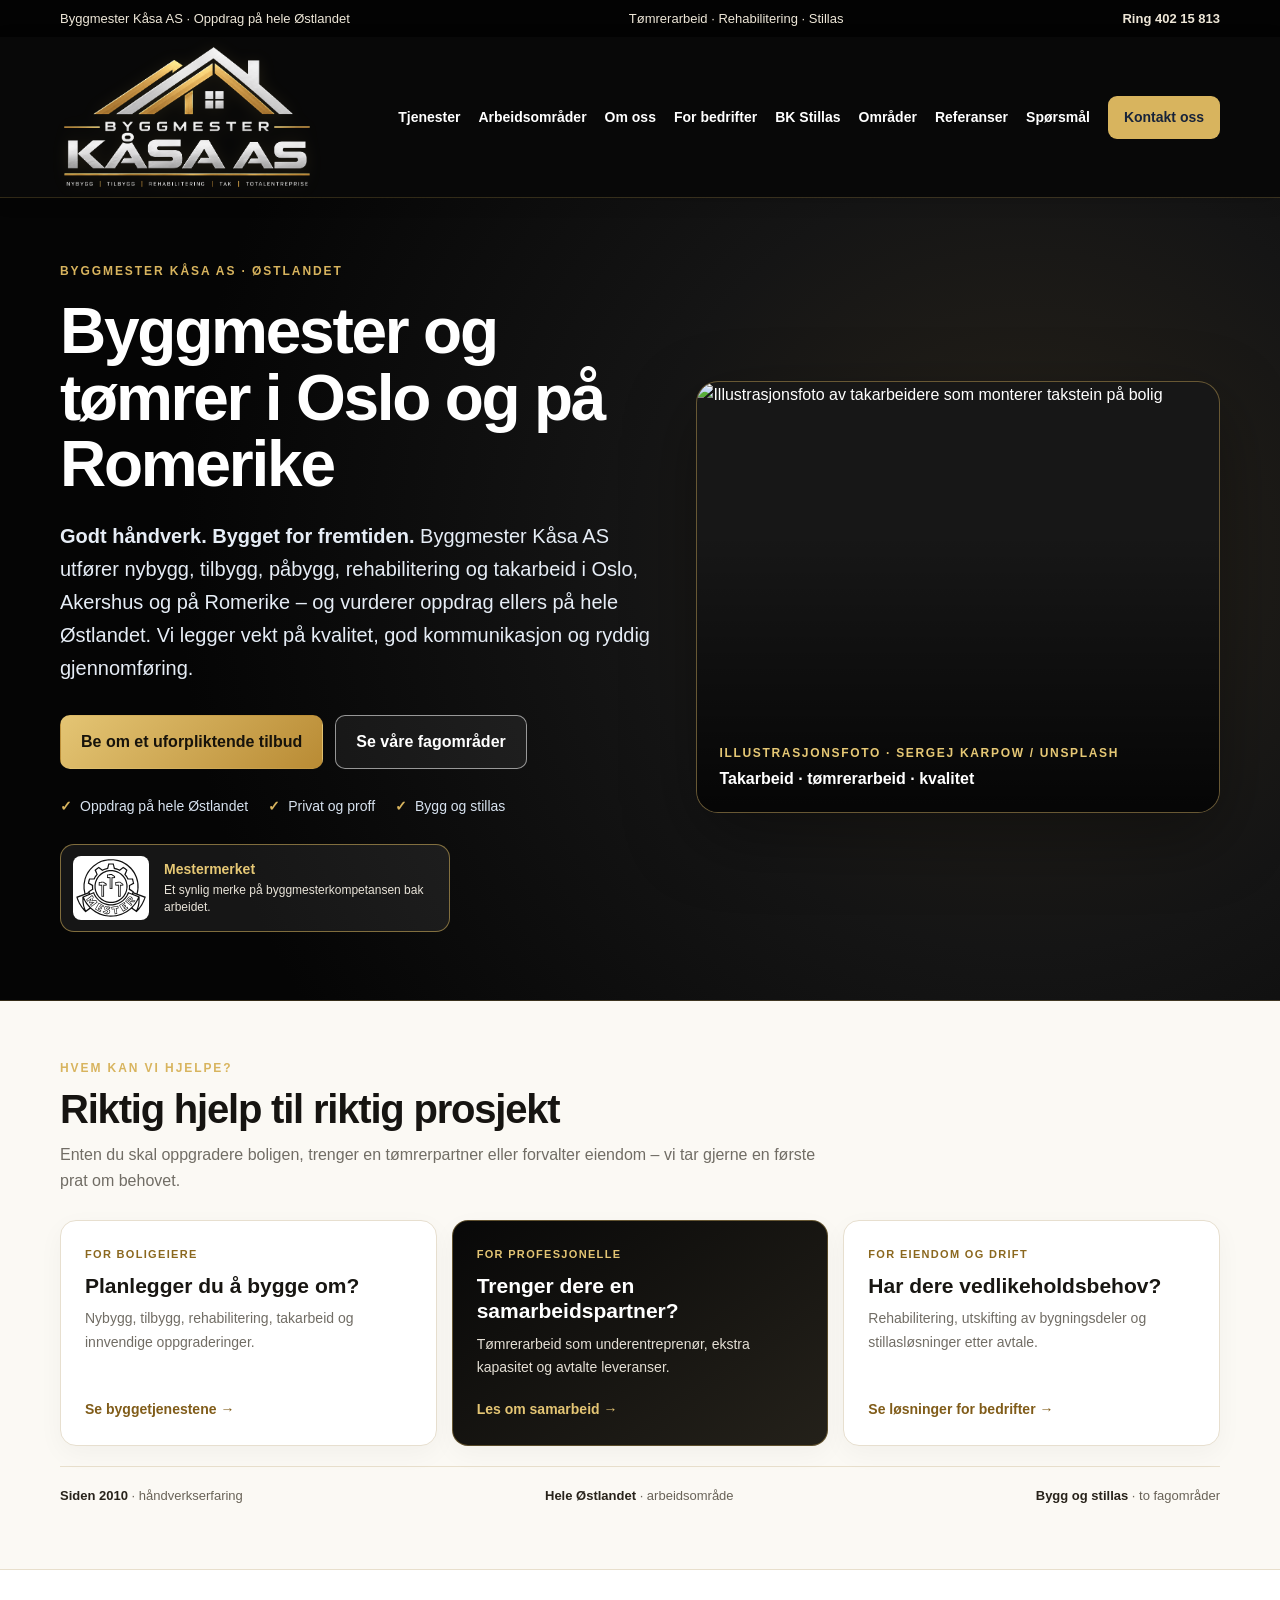
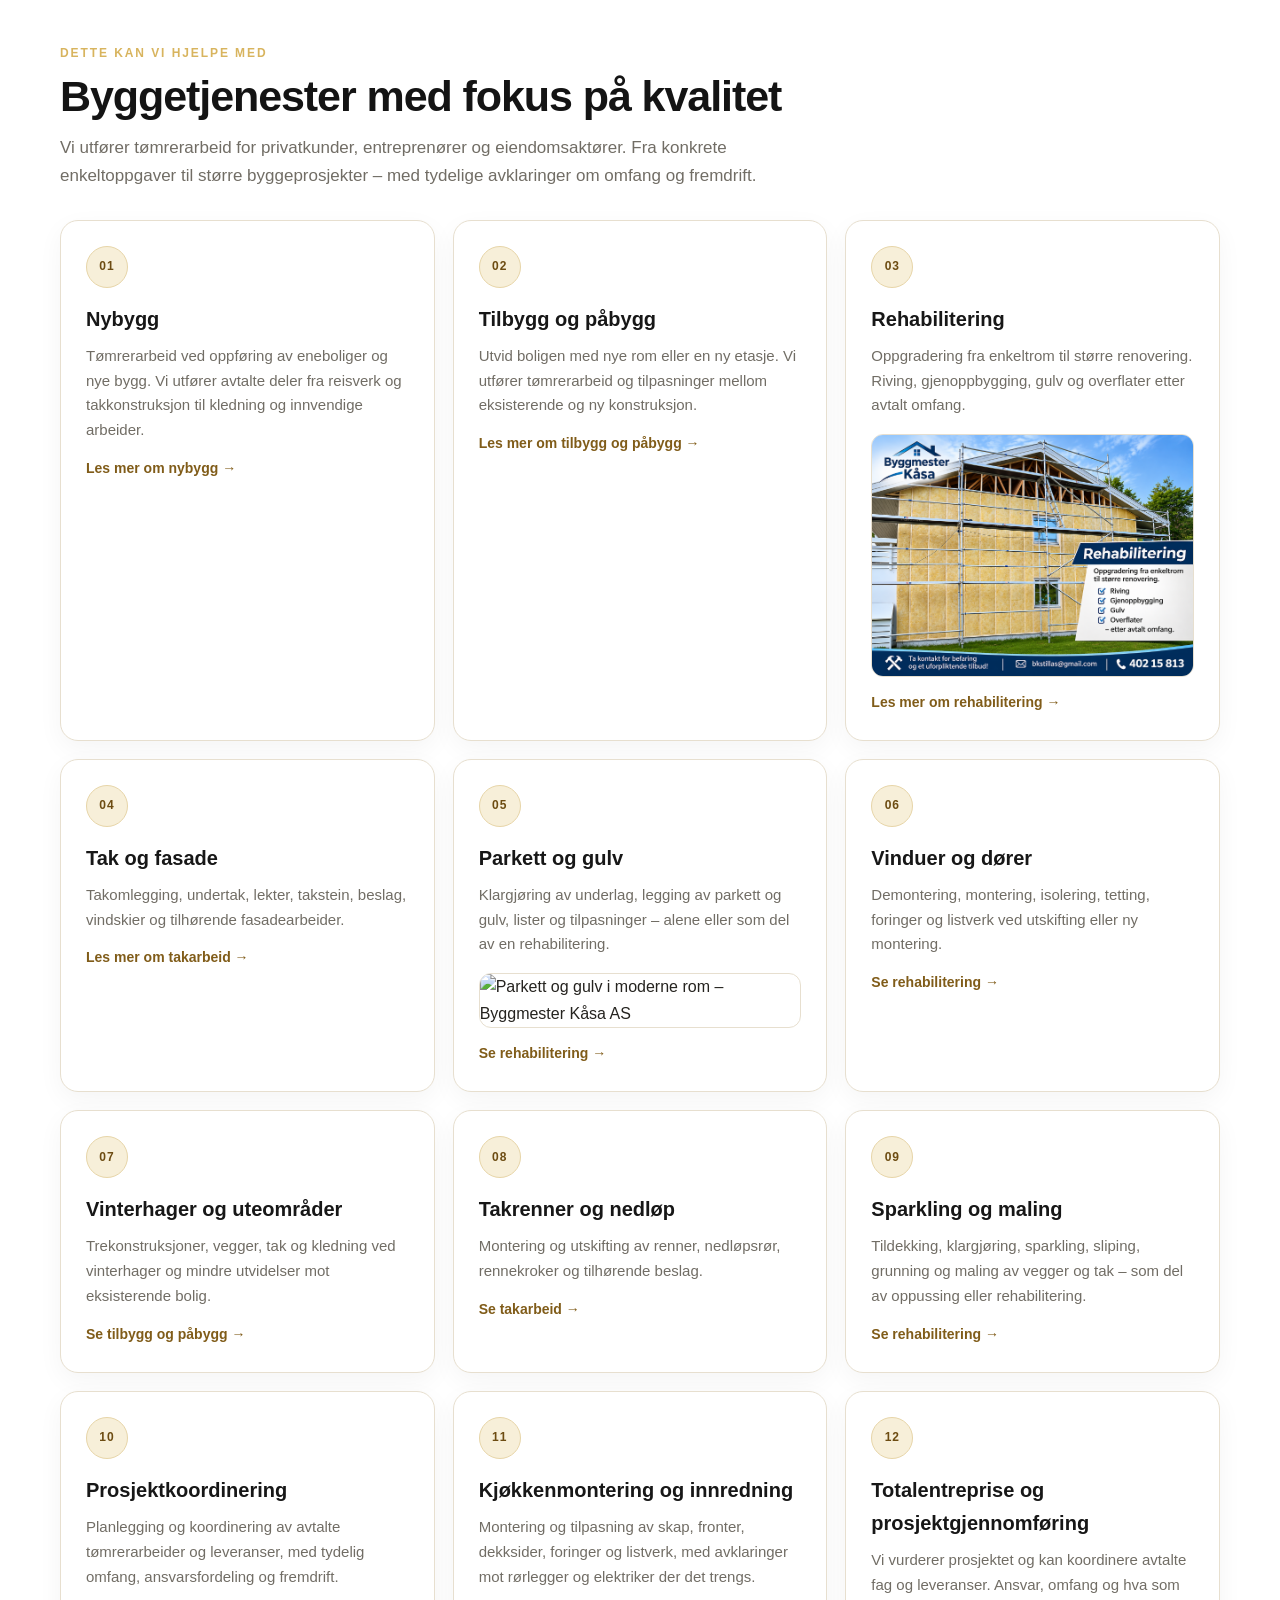
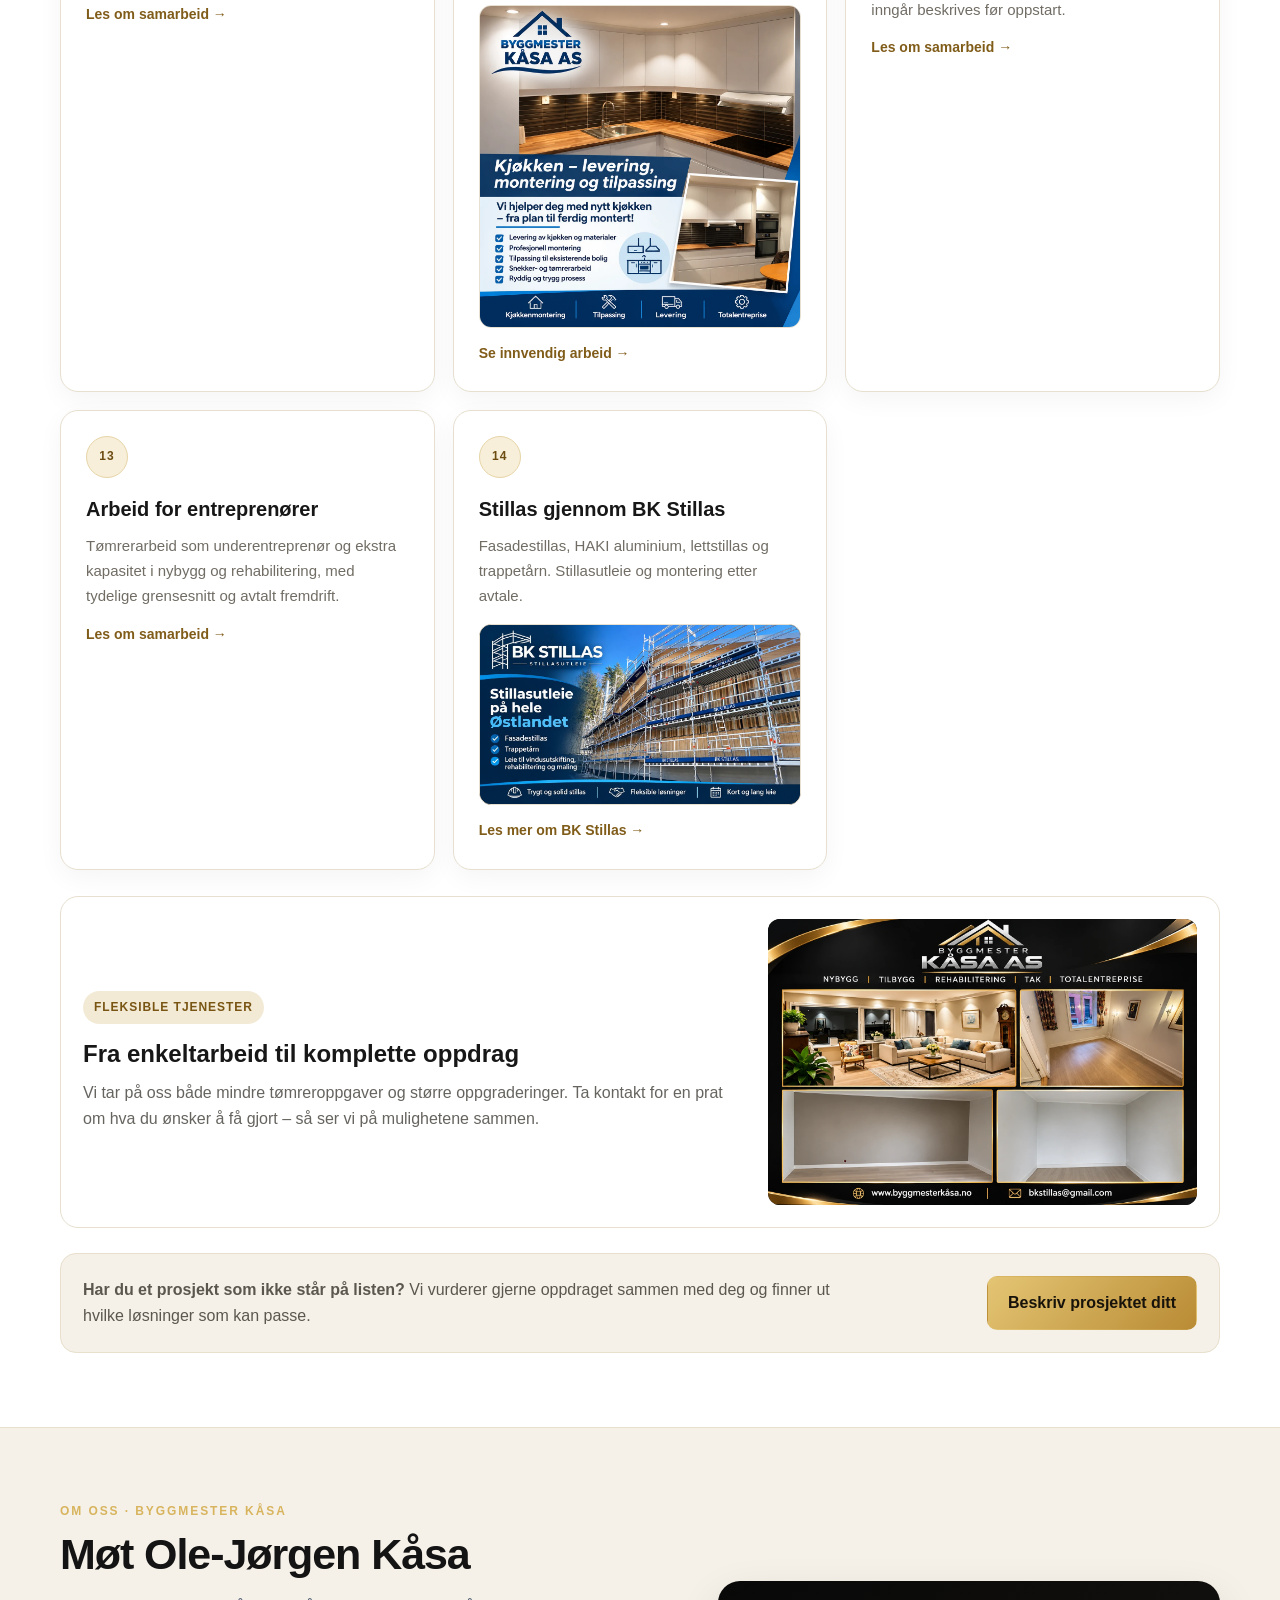
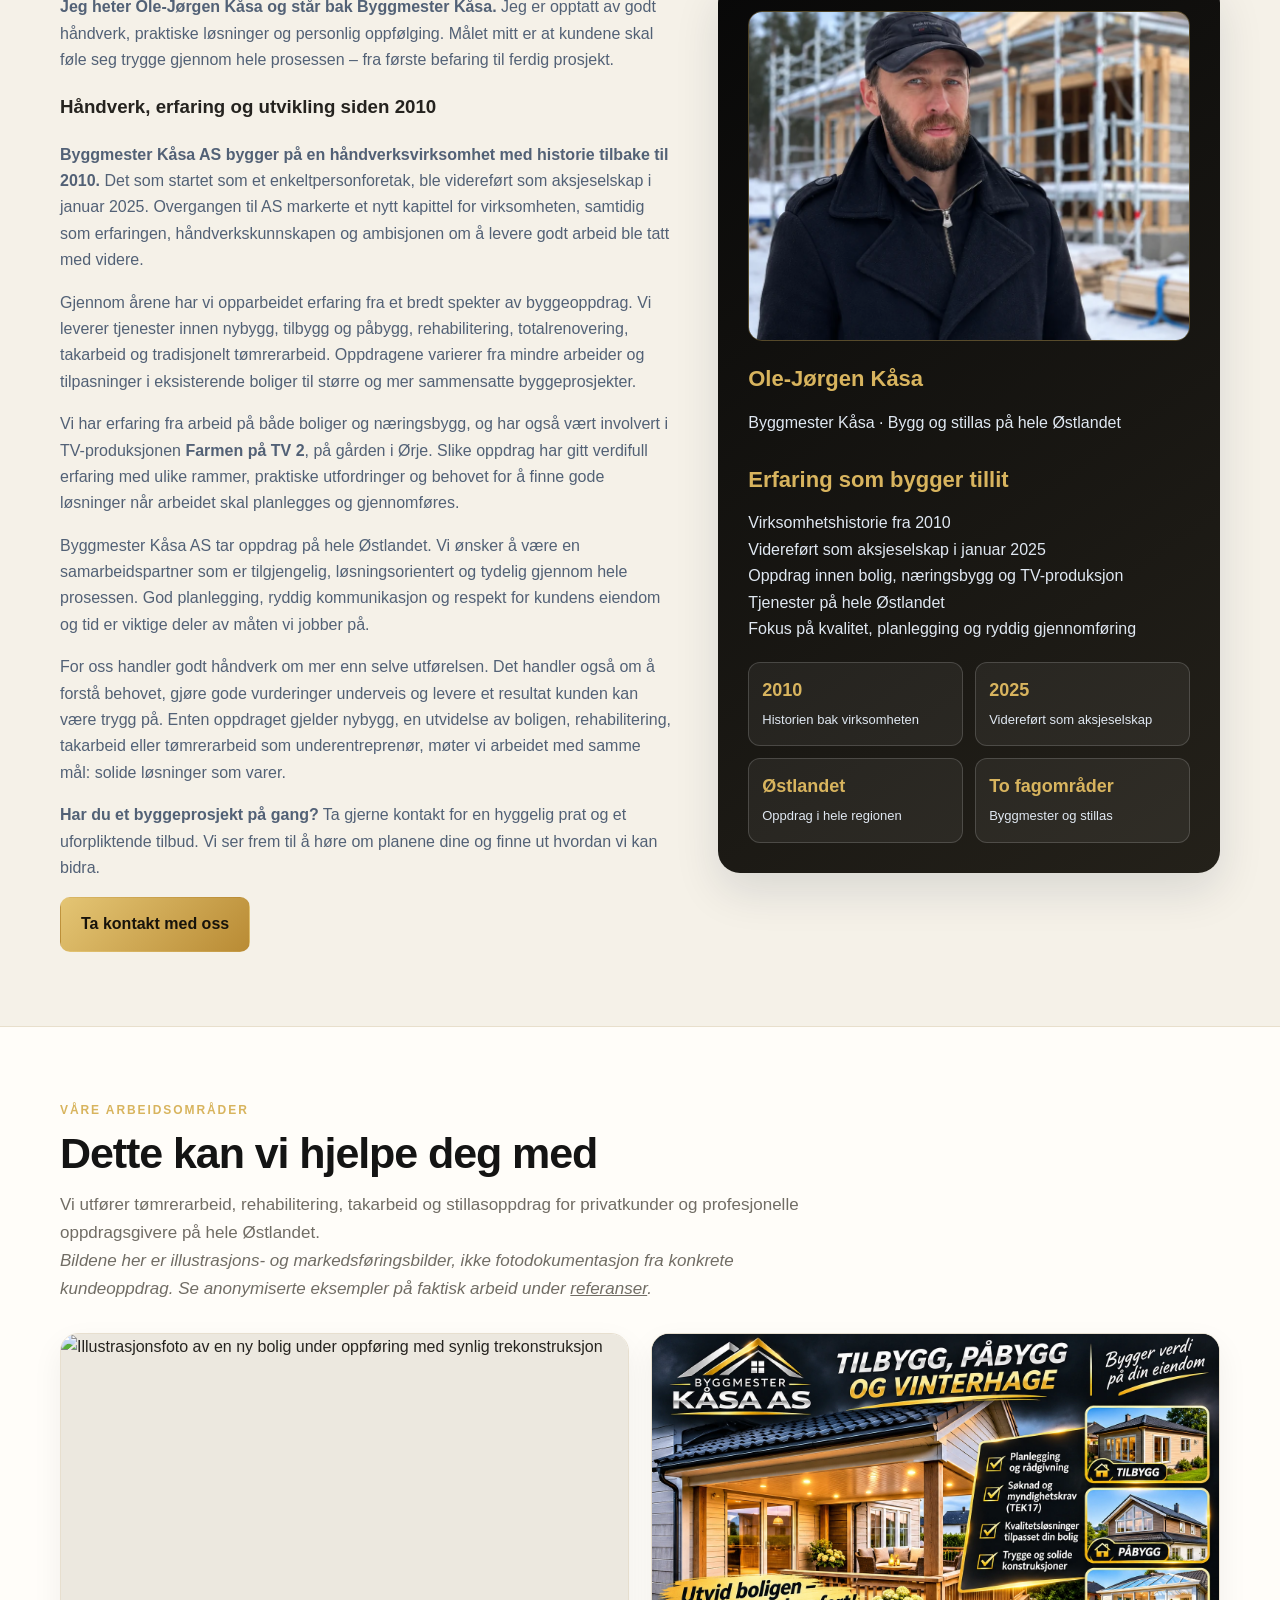
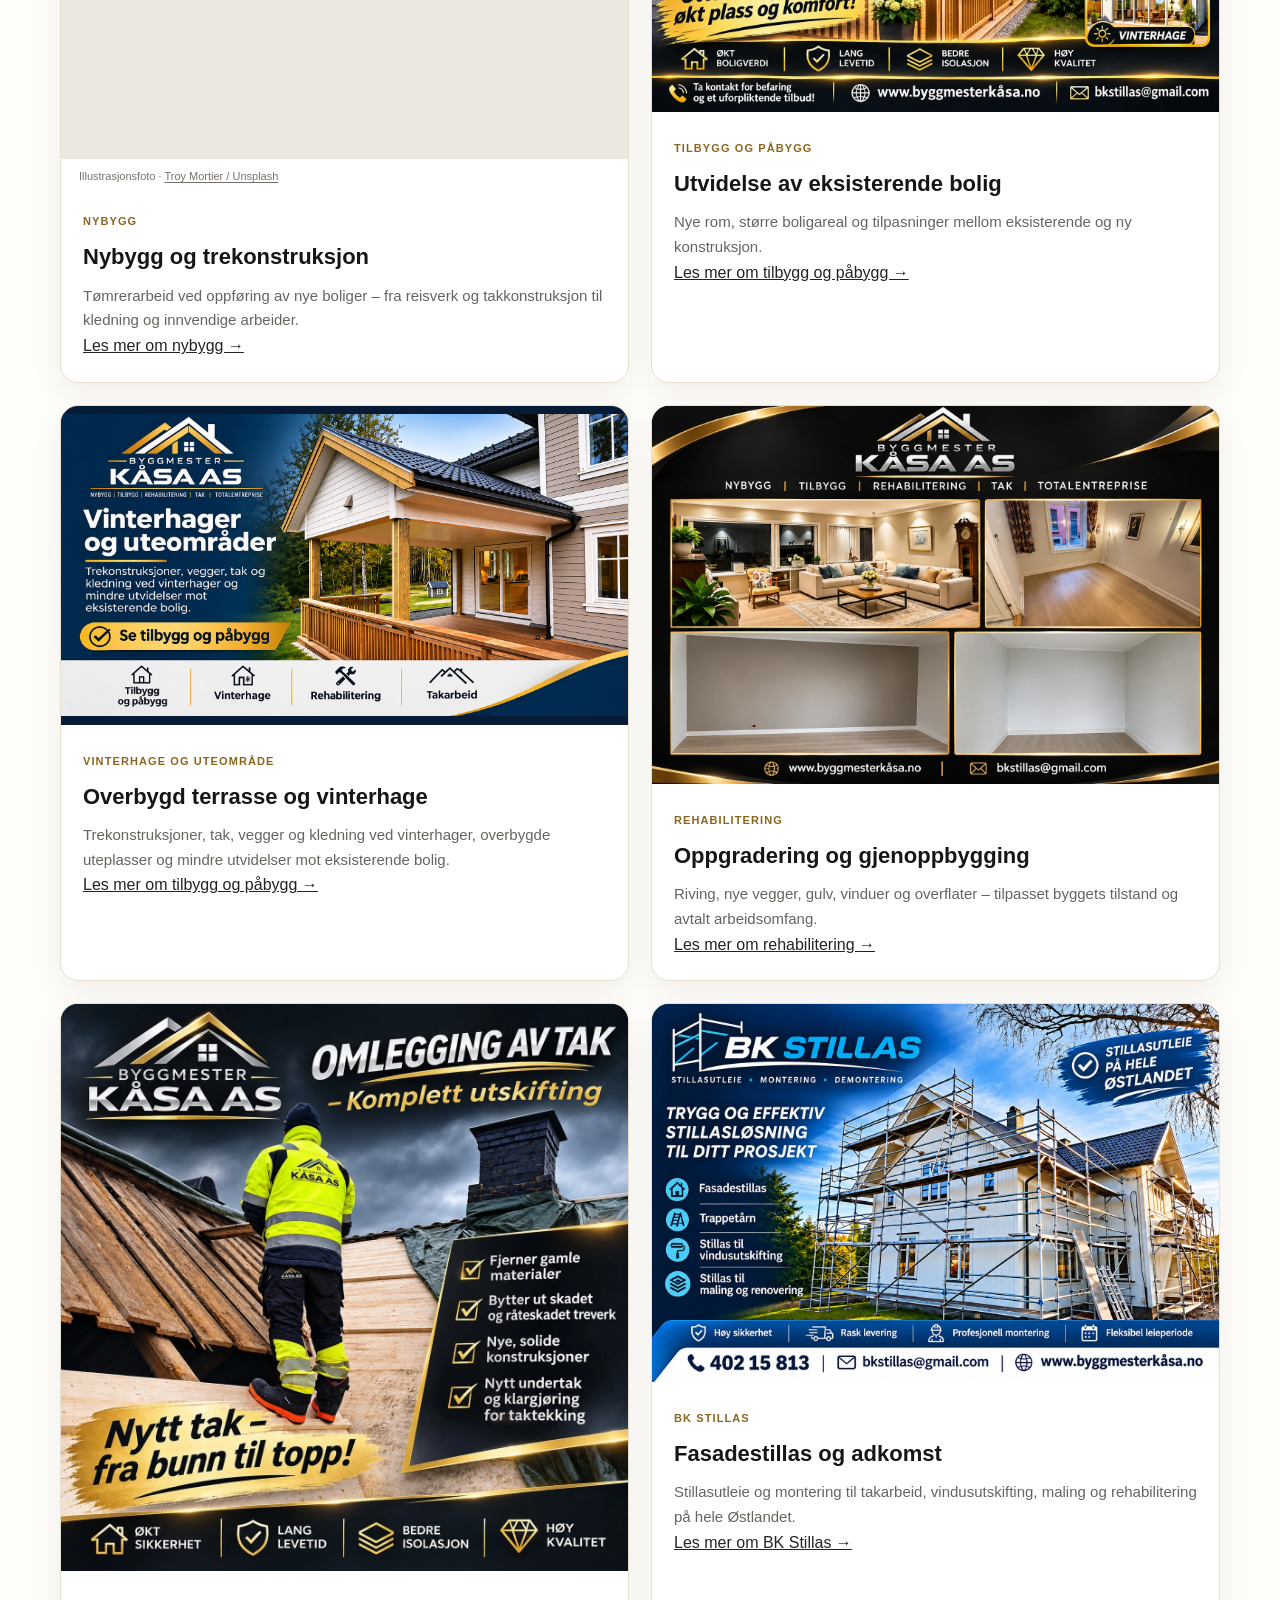
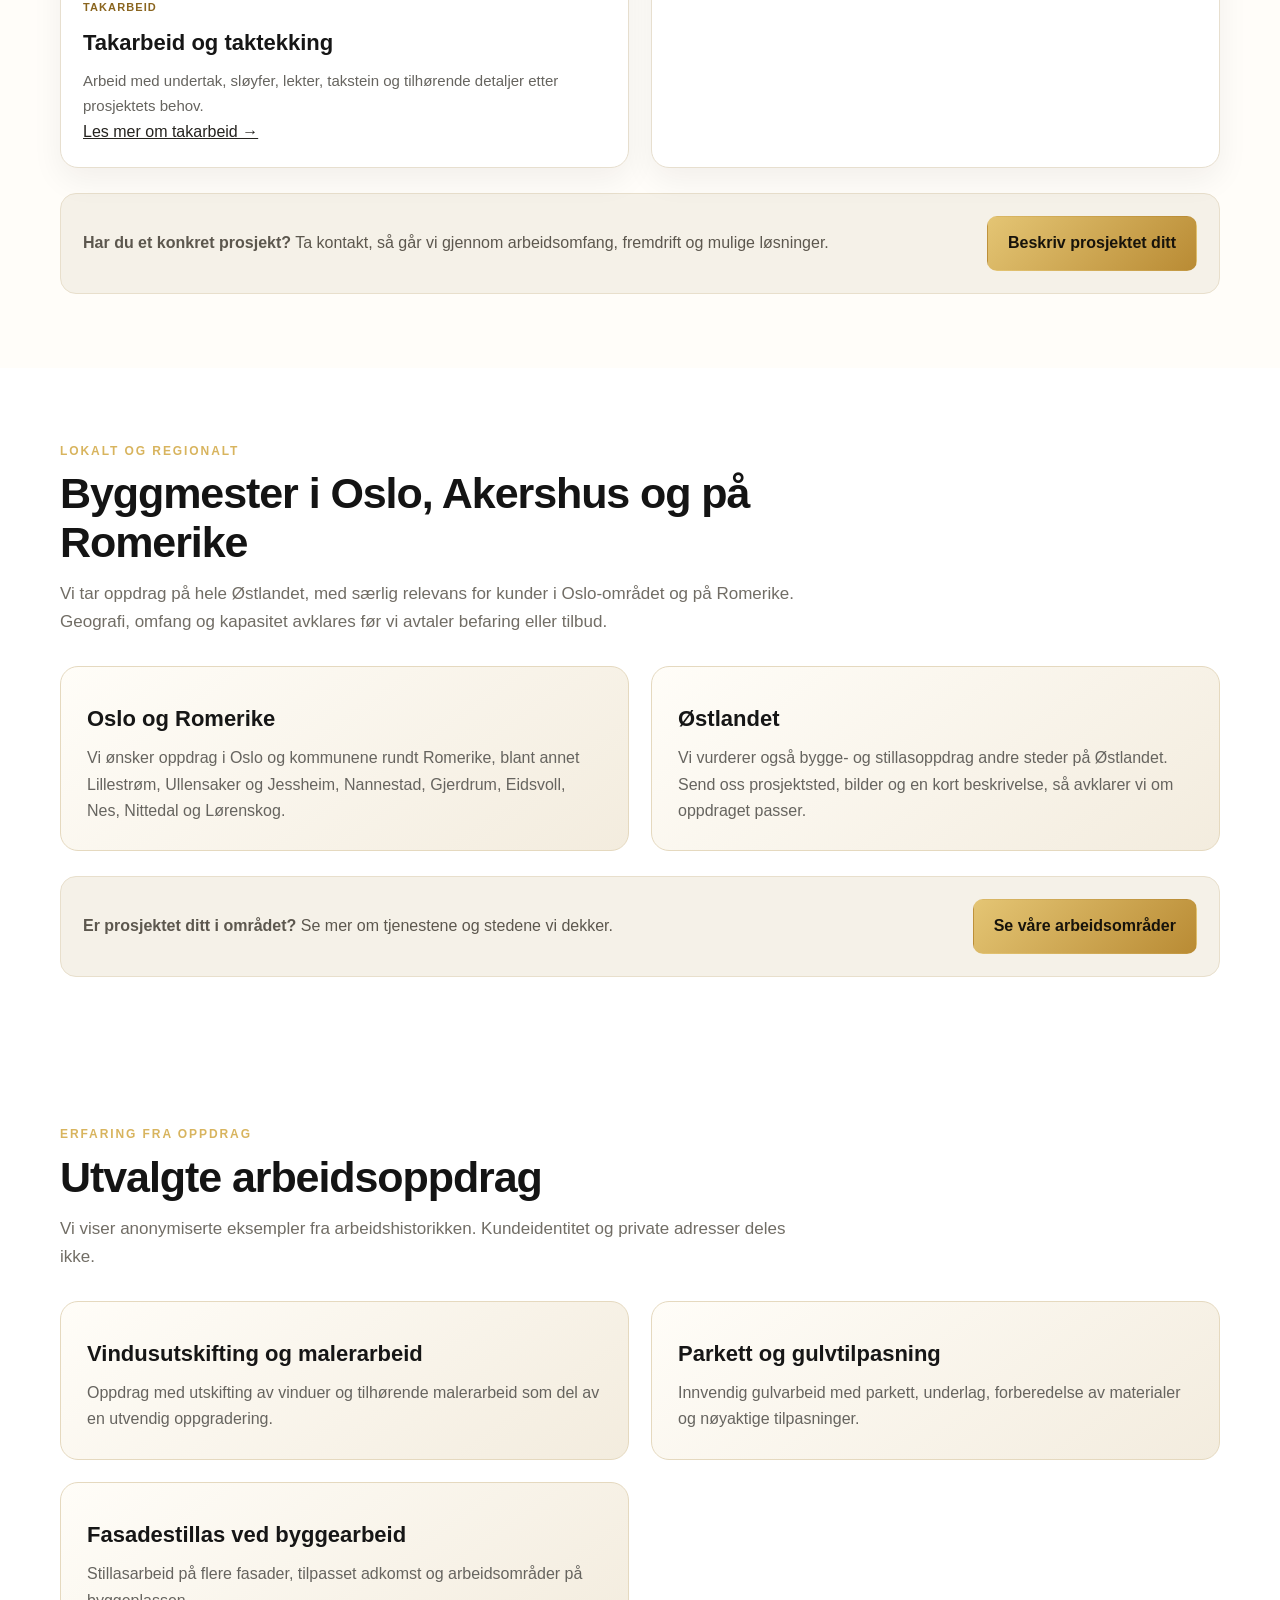
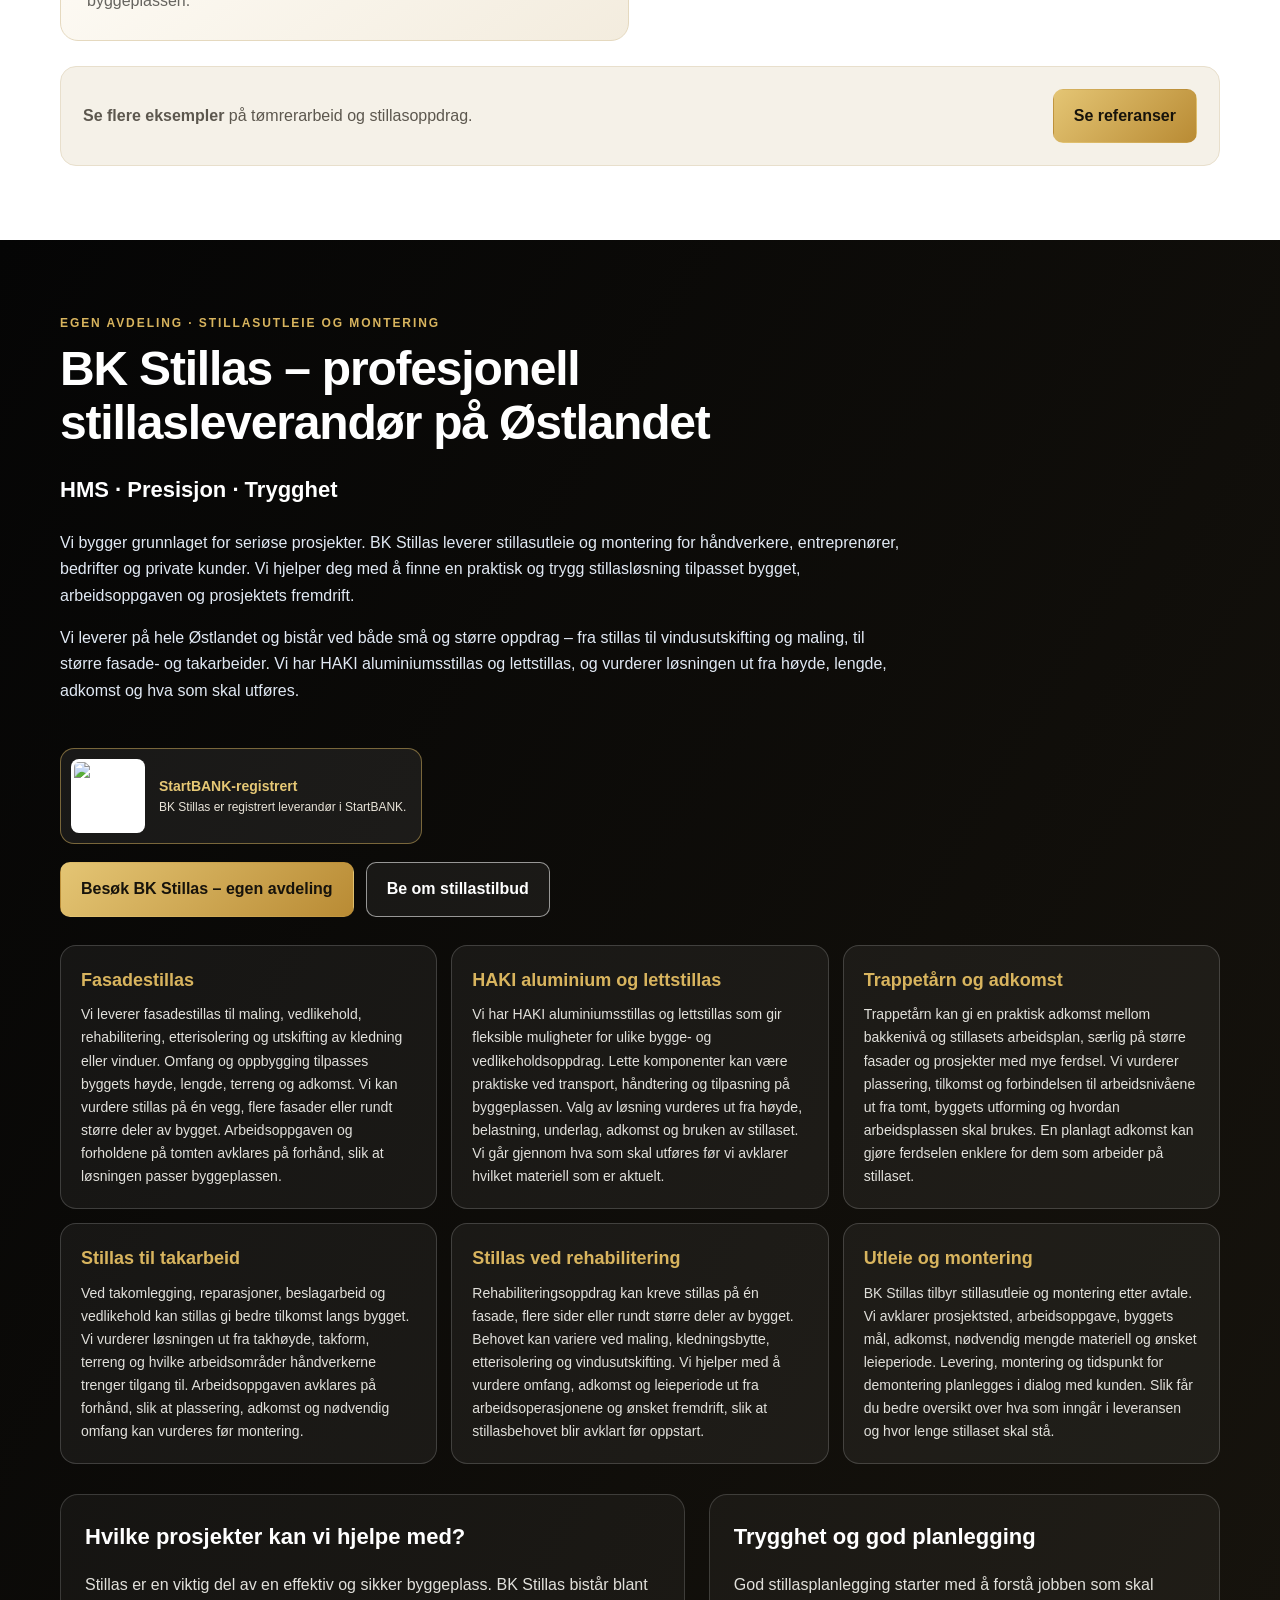
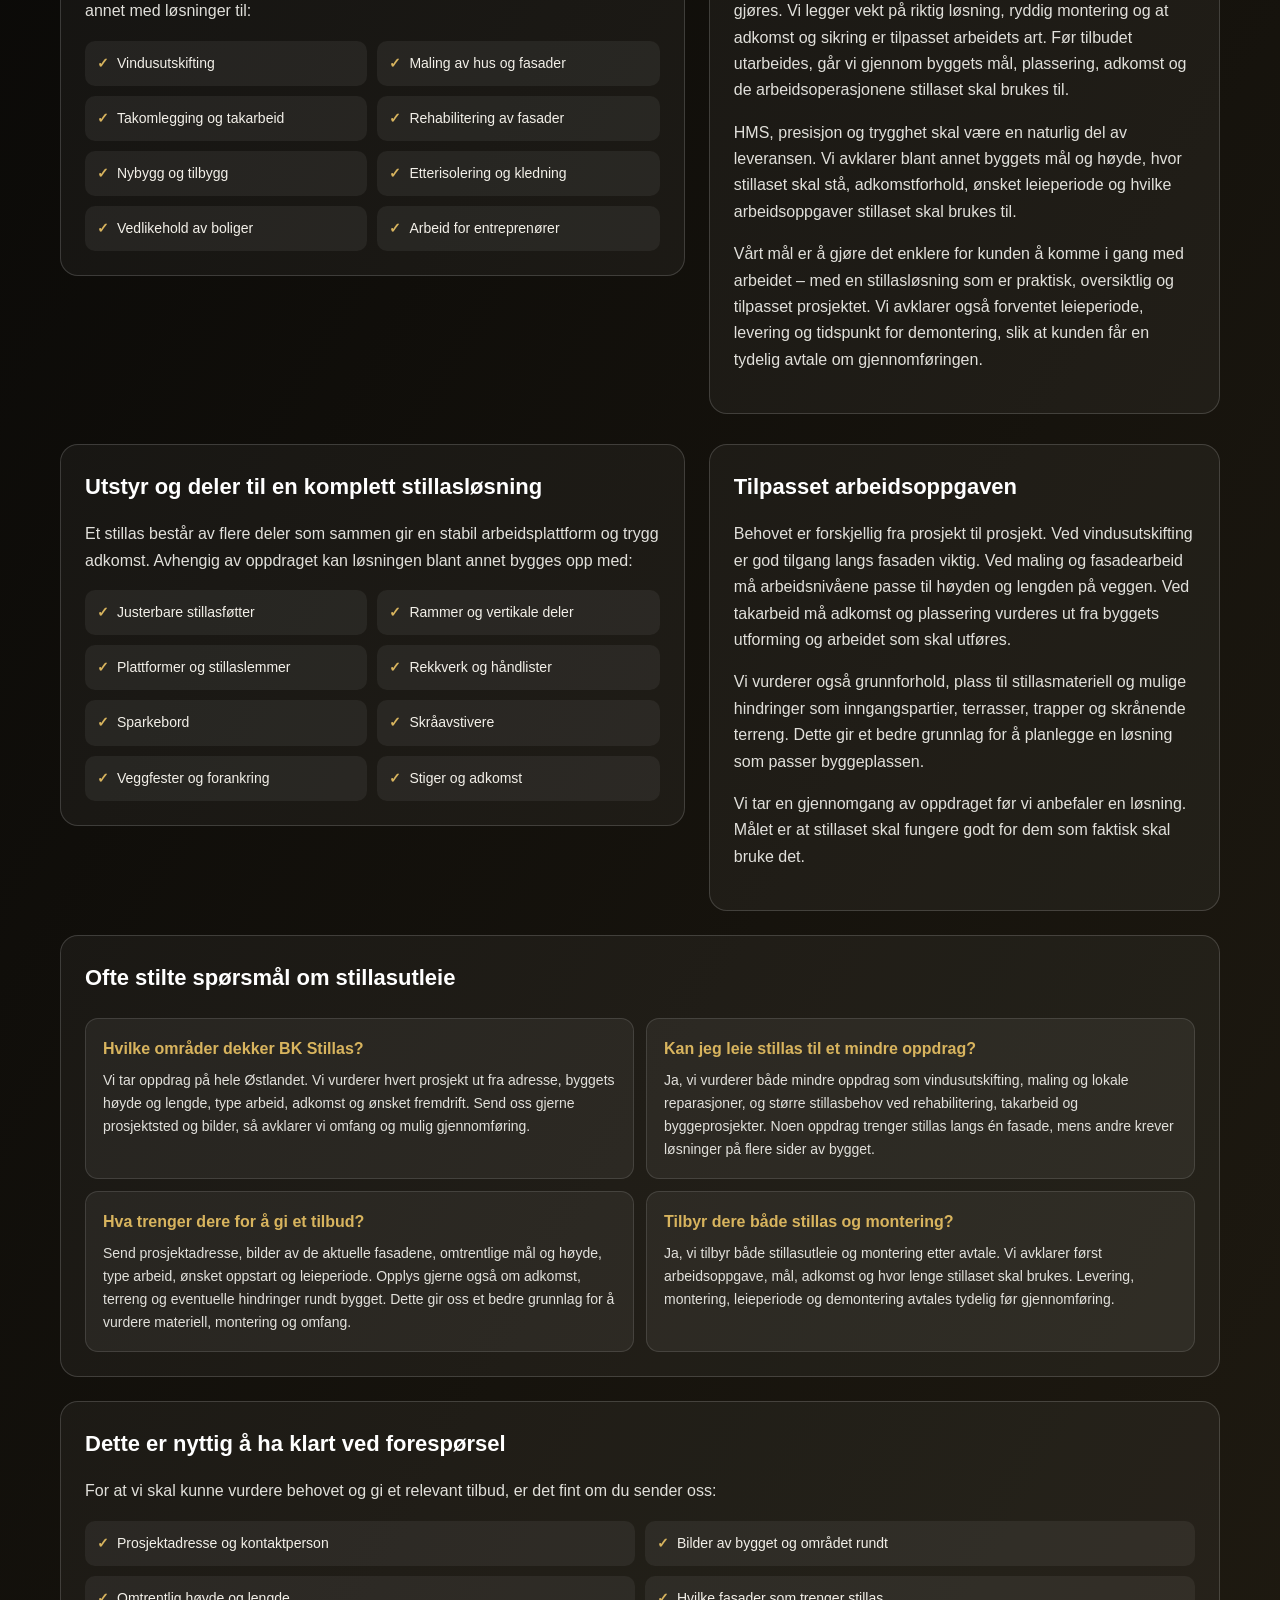
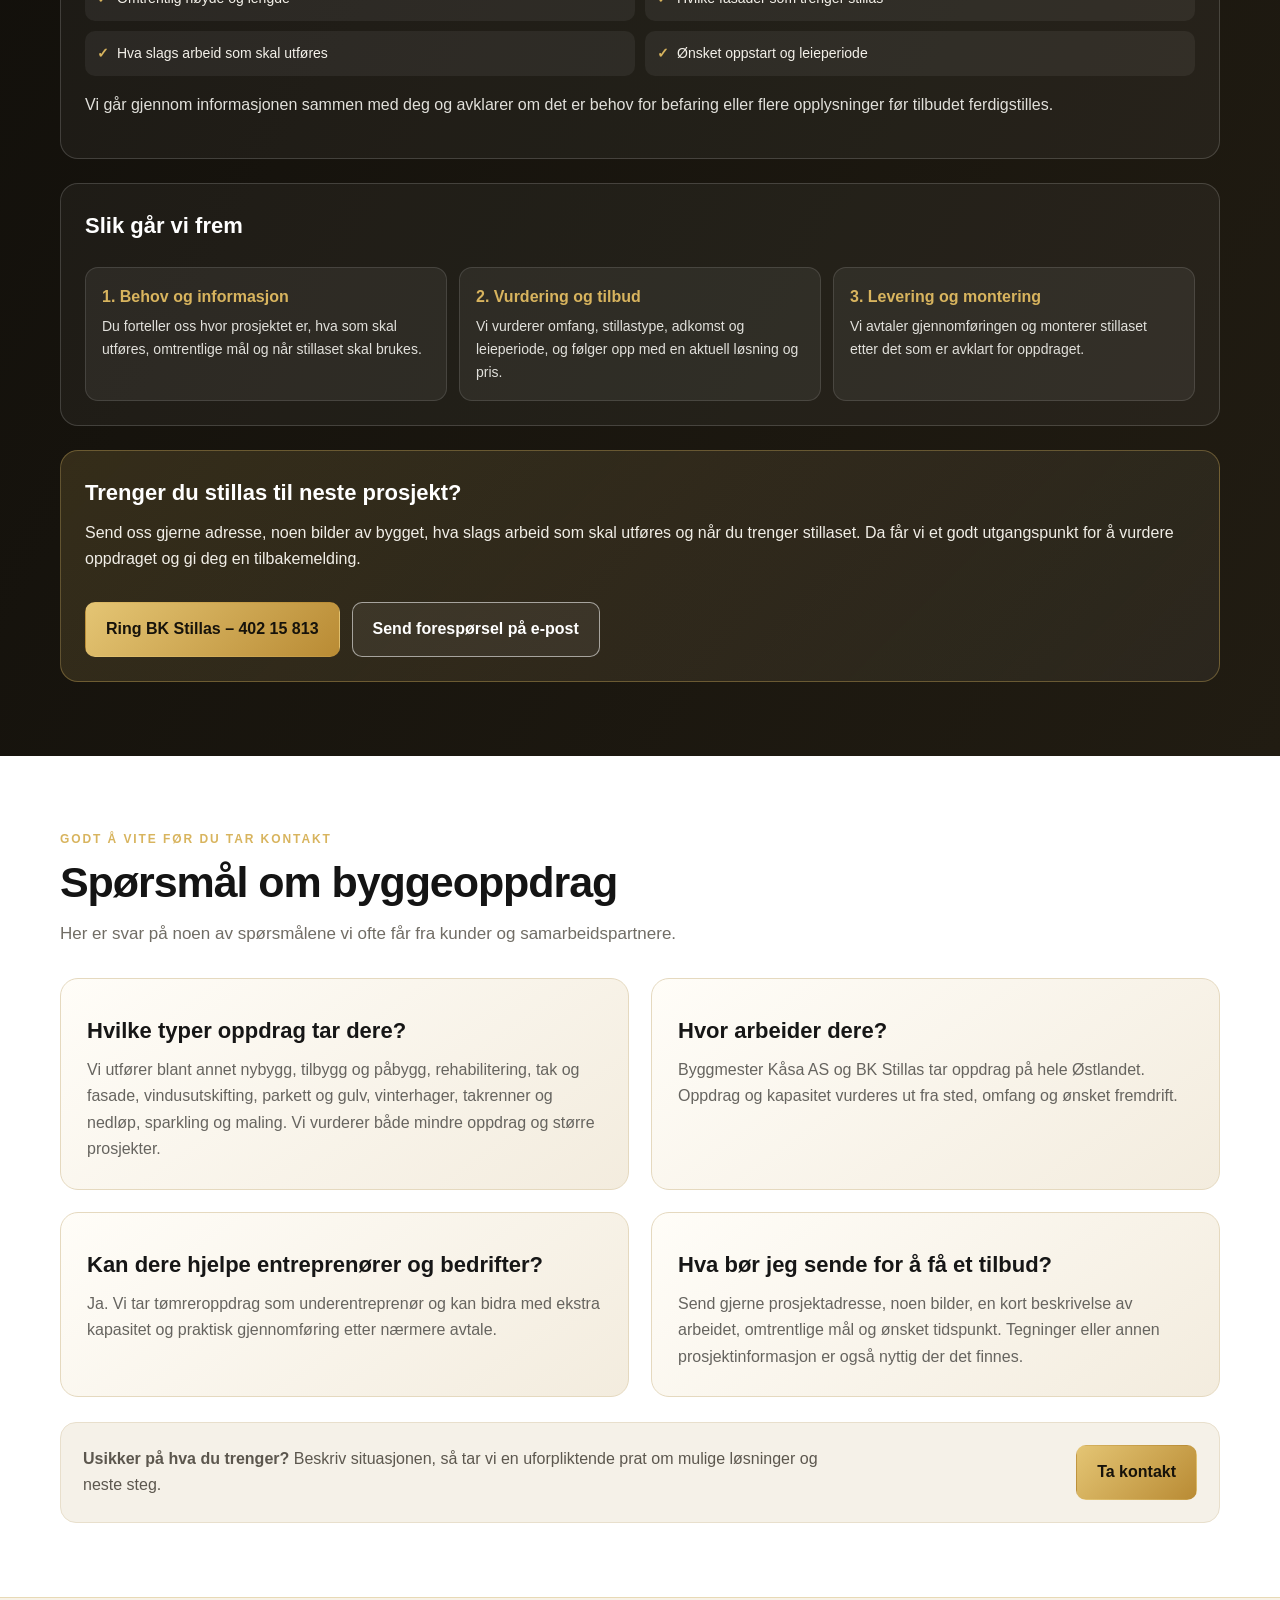
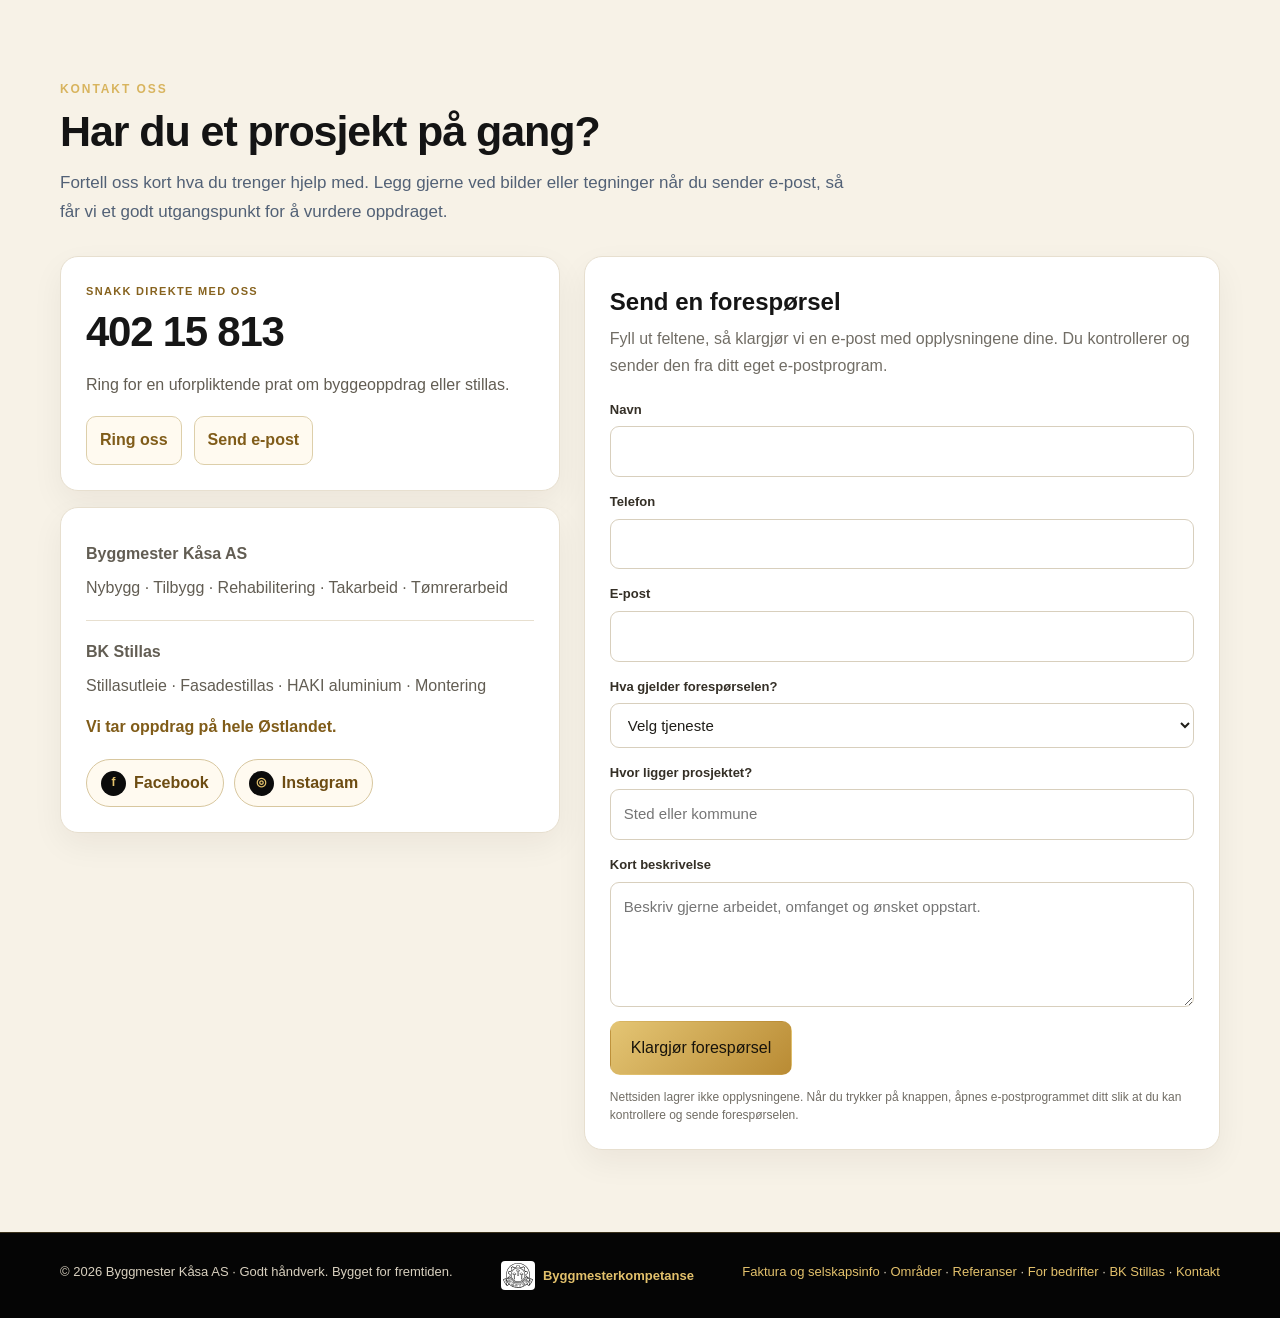
==== commit 8641a839: "Legg til parkettbilde i tjenestekortet" ====
--- a/index.html
+++ b/index.html
@@ -340,7 +340,7 @@
         <article class="service"><div class="icon">02</div><h3>Tilbygg og påbygg</h3><p>Utvid boligen med nye rom eller en ny etasje. Vi utfører tømrerarbeid og tilpasninger mellom eksisterende og ny konstruksjon.</p><a class="service-link" href="tilbygg-pabygg.html">Les mer om tilbygg og påbygg →</a></article>
         <article class="service"><div class="icon">03</div><h3>Rehabilitering</h3><p>Oppgradering fra enkeltrom til større renovering. Riving, gjenoppbygging, gulv og overflater etter avtalt omfang.</p><img class="service-kitchen-image" src="images/rehabilitering-byggmester-kasa.png" alt="Rehabilitering av eldre laftet gårdsbruk – Byggmester Kåsa AS" loading="lazy" decoding="async"><a class="service-link" href="rehabilitering.html">Les mer om rehabilitering →</a></article>
         <article class="service"><div class="icon">04</div><h3>Tak og fasade</h3><p>Takomlegging, undertak, lekter, takstein, beslag, vindskier og tilhørende fasadearbeider.</p><a class="service-link" href="takarbeid.html">Les mer om takarbeid →</a></article>
-        <article class="service"><div class="icon">05</div><h3>Parkett og gulv</h3><p>Klargjøring av underlag, legging av parkett og gulv, lister og tilpasninger – alene eller som del av en rehabilitering.</p><a class="service-link" href="rehabilitering.html">Se rehabilitering →</a></article>
+        <article class="service"><div class="icon">05</div><h3>Parkett og gulv</h3><p>Klargjøring av underlag, legging av parkett og gulv, lister og tilpasninger – alene eller som del av en rehabilitering.</p><img class="service-kitchen-image" src="https://raw.githubusercontent.com/olejorgenk-byte/byggmester-kasa/main/Parkett%20og%20gulv%20i%20moderne%20rom.png" alt="Parkett og gulv i moderne rom – Byggmester Kåsa AS" loading="lazy" decoding="async"><a class="service-link" href="rehabilitering.html">Se rehabilitering →</a></article>
         <article class="service"><div class="icon">06</div><h3>Vinduer og dører</h3><p>Demontering, montering, isolering, tetting, foringer og listverk ved utskifting eller ny montering.</p><a class="service-link" href="rehabilitering.html">Se rehabilitering →</a></article>
         <article class="service"><div class="icon">07</div><h3>Vinterhager og uteområder</h3><p>Trekonstruksjoner, vegger, tak og kledning ved vinterhager og mindre utvidelser mot eksisterende bolig.</p><a class="service-link" href="tilbygg-pabygg.html">Se tilbygg og påbygg →</a></article>
         <article class="service"><div class="icon">08</div><h3>Takrenner og nedløp</h3><p>Montering og utskifting av renner, nedløpsrør, rennekroker og tilhørende beslag.</p><a class="service-link" href="takarbeid.html">Se takarbeid →</a></article>
